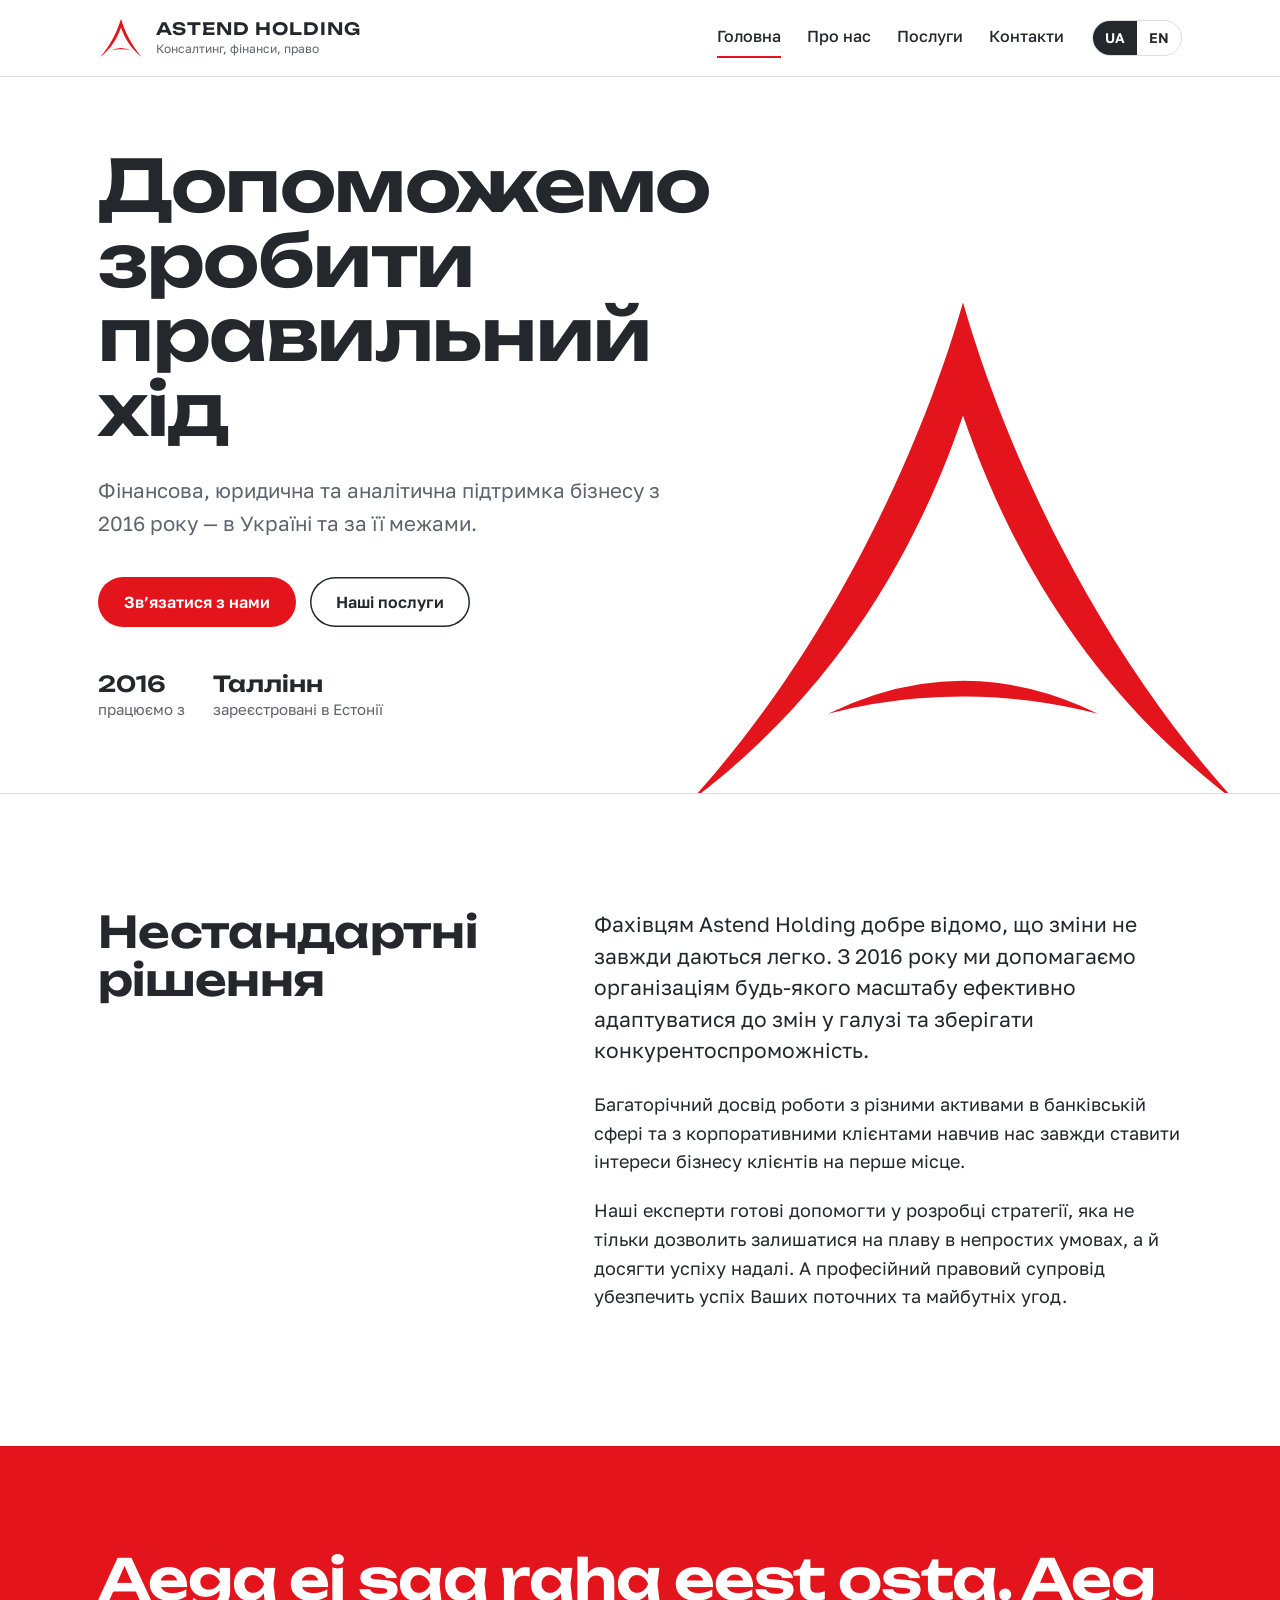
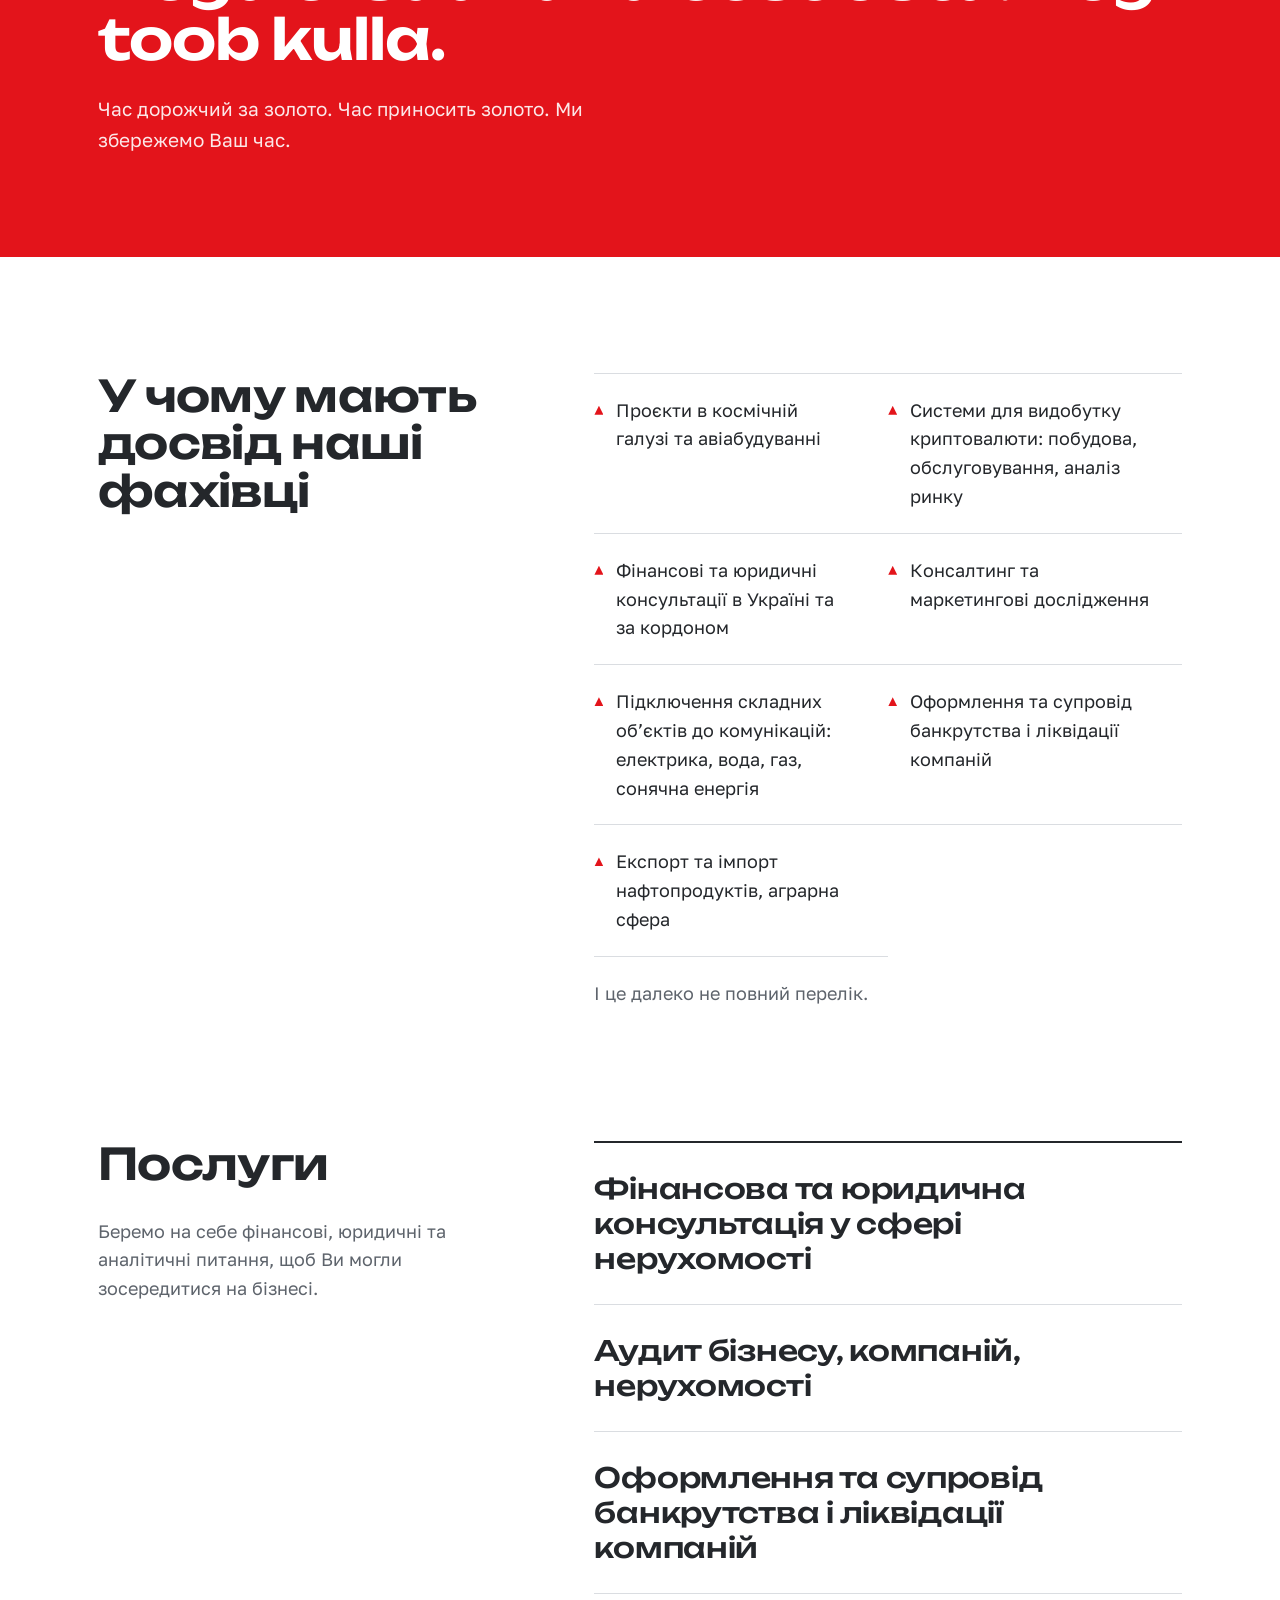
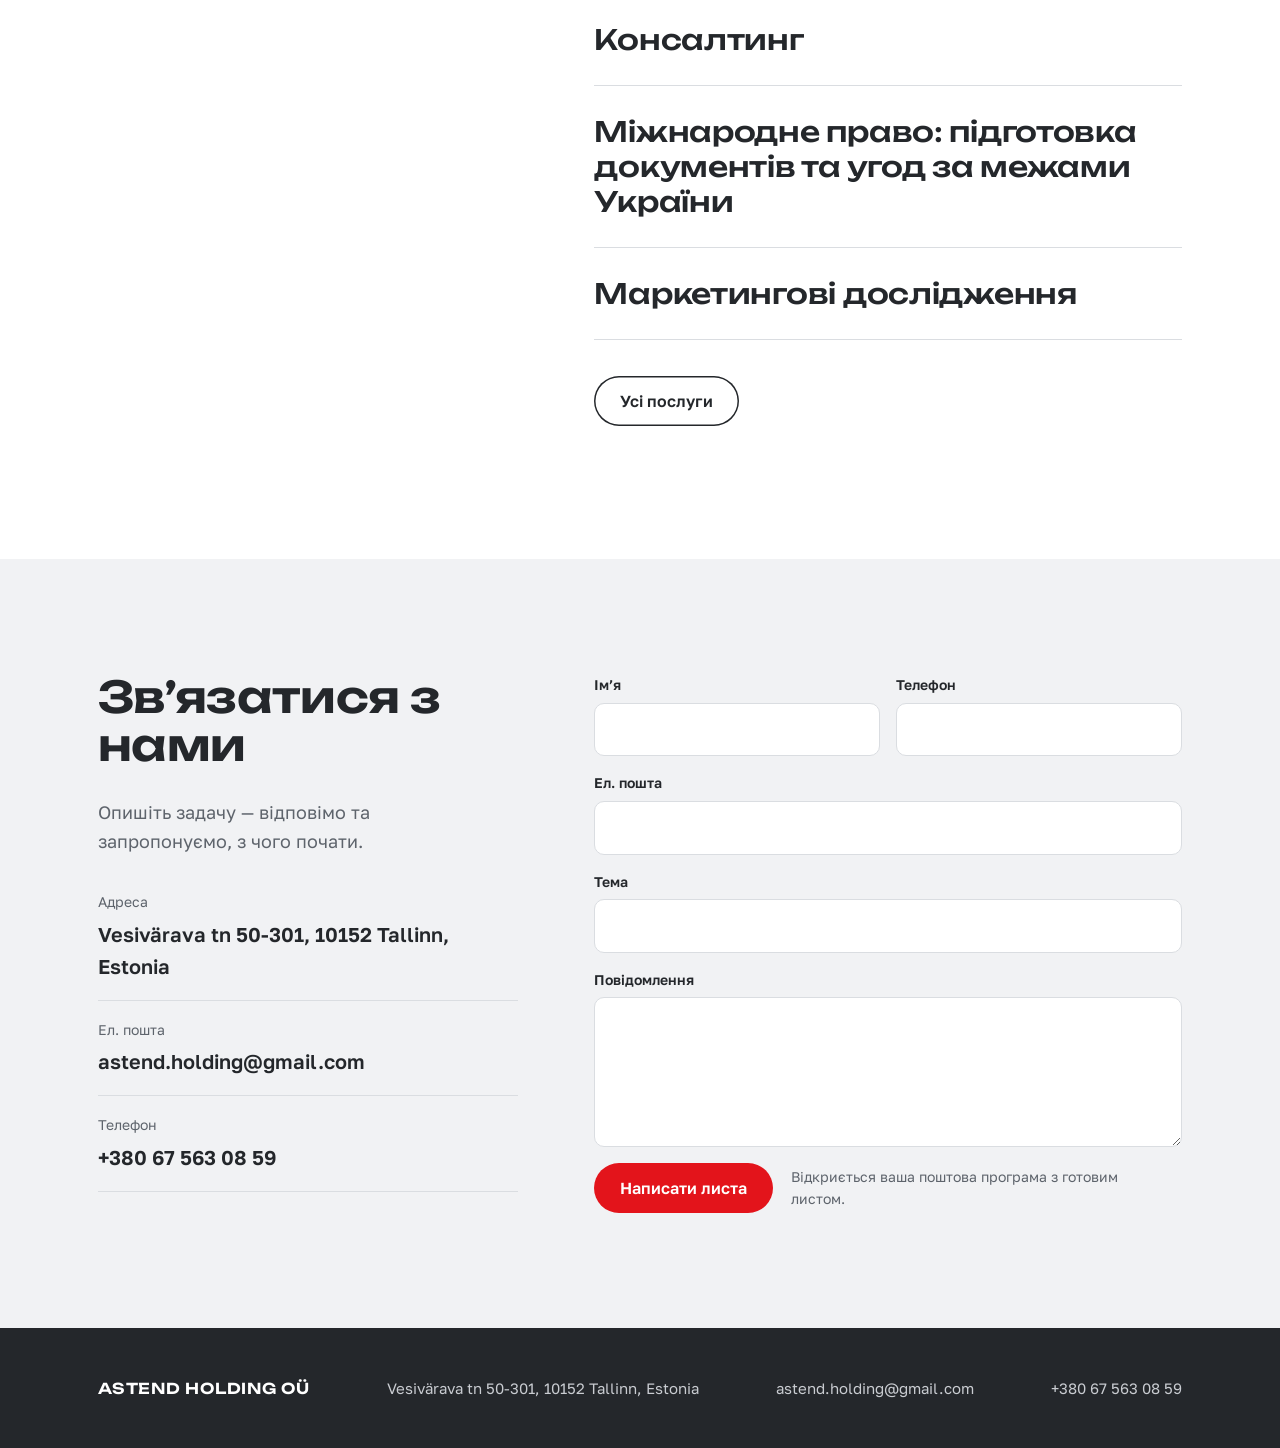
==== index.html @ 3a7bf217 "Redesign: clean static site, red-on-white Astend identity (UA/EN) Co-Authored-By: Claude Opus 5.5 <n" ====
<!DOCTYPE html>
<html lang="uk">
<head>
<meta charset="utf-8">
<meta name="viewport" content="width=device-width, initial-scale=1">
<title>Astend Holding — консалтинг, фінанси, право</title>
<meta name="description" content="Astend Holding OÜ — фінансові, юридичні та аналітичні послуги для бізнесу з 2016 року.">
<link rel="icon" type="image/svg+xml" href="assets/mark.svg">
<link rel="preconnect" href="https://fonts.googleapis.com"><link rel="preconnect" href="https://fonts.gstatic.com" crossorigin>
<link rel="stylesheet" href="https://fonts.googleapis.com/css2?family=Golos+Text:wght@400;500;600&family=Unbounded:wght@500;600&display=swap">
<link rel="stylesheet" href="assets/style.css">
</head>
<body>
<a class="skip" href="#main">Перейти до змісту</a>
<header class="site-head"><div class="wrap">
  <a class="brand" href="index.html"><img src="assets/mark.svg" alt="" width="46" height="40"><span>ASTEND HOLDING<small>Консалтинг, фінанси, право</small></span></a>
  <button class="menu-btn" aria-expanded="false" aria-controls="nav">Меню</button>
  <nav class="nav" id="nav"><a href="index.html" aria-current="page">Головна</a><a href="about.html">Про нас</a><a href="services.html">Послуги</a><a href="contacts.html">Контакти</a></nav>
  <div class="lang"><span>UA</span><a href="en/" hreflang="en" lang="en">EN</a></div>
</div></header>
<main id="main">
<section class="hero"><div class="wrap">
  <div>
    <h1>Допоможемо зробити правильний хід</h1>
    <p class="lead">Фінансова, юридична та аналітична підтримка бізнесу з 2016 року — в Україні та за її межами.</p>
    <div class="actions"><a class="btn" href="#contact">Звʼязатися з нами</a><a class="btn ghost" href="services.html">Наші послуги</a></div>
    <ul class="since"><li><b>2016</b>працюємо з</li><li><b>Таллінн</b>зареєстровані в Естонії</li></ul>
  </div>
  <div class="hero-mark" aria-hidden="true"><img src="assets/mark.svg" alt=""></div>
</div></section>
<section class="block"><div class="wrap split">
  <h2>Нестандартні рішення</h2>
  <div class="prose"><p>Фахівцям Astend Holding добре відомо, що зміни не завжди даються легко. З 2016 року ми допомагаємо організаціям будь-якого масштабу ефективно адаптуватися до змін у галузі та зберігати конкурентоспроможність.</p><p>Багаторічний досвід роботи з різними активами в банківській сфері та з корпоративними клієнтами навчив нас завжди ставити інтереси бізнесу клієнтів на перше місце.</p><p>Наші експерти готові допомогти у розробці стратегії, яка не тільки дозволить залишатися на плаву в непростих умовах, а й досягти успіху надалі. А професійний правовий супровід убезпечить успіх Ваших поточних та майбутніх угод.</p></div>
</div></section>
<section class="motto" lang="et"><div class="wrap"><blockquote>Aega ei saa raha eest osta. Aeg toob kulla.</blockquote><p lang="uk">Час дорожчий за золото. Час приносить золото. Ми збережемо Ваш час.</p></div></section><section class="block"><div class="wrap split">
  <h2>У чому мають досвід наші фахівці</h2>
  <div><ul class="expertise"><li>Проєкти в космічній галузі та авіабудуванні</li><li>Системи для видобутку криптовалюти: побудова, обслуговування, аналіз ринку</li><li>Фінансові та юридичні консультації в Україні та за кордоном</li><li>Консалтинг та маркетингові дослідження</li><li>Підключення складних обʼєктів до комунікацій: електрика, вода, газ, сонячна енергія</li><li>Оформлення та супровід банкрутства і ліквідації компаній</li><li>Експорт та імпорт нафтопродуктів, аграрна сфера</li></ul><p class="note">І це далеко не повний перелік.</p></div>
</div></section>
<section class="block" style="padding-top:0"><div class="wrap split">
  <div><h2>Послуги</h2><p style="color:var(--steel);max-width:34ch">Беремо на себе фінансові, юридичні та аналітичні питання, щоб Ви могли зосередитися на бізнесі.</p></div>
  <div><ul class="services"><li><h3>Фінансова та юридична консультація у сфері нерухомості</h3></li><li><h3>Аудит бізнесу, компаній, нерухомості</h3></li><li><h3>Оформлення та супровід банкрутства і ліквідації компаній</h3></li><li><h3>Консалтинг</h3></li><li><h3>Міжнародне право: підготовка документів та угод за межами України</h3></li><li><h3>Маркетингові дослідження</h3></li></ul><p style="margin-top:36px"><a class="btn ghost" href="services.html">Усі послуги</a></p></div>
</div></section>
<section class="block contact" id="contact"><div class="wrap contact-grid">
  <div><h2>Звʼязатися з нами</h2><p class="prose" style="color:var(--steel);max-width:36ch">Опишіть задачу — відповімо та запропонуємо, з чого почати.</p>
    <ul class="details">
      <li><small>Адреса</small><address>Vesivärava tn 50-301, 10152 Tallinn, Estonia</address></li>
      <li><small>Ел. пошта</small><a href="mailto:astend.holding@gmail.com">astend.holding@gmail.com</a></li>
      <li><small>Телефон</small><a href="tel:+380675630859">+380 67 563 08 59</a></li>
    </ul></div>
  <form class="mail" data-subject="Запит з сайту Astend Holding">
    <label>Імʼя<input name="name" data-label="Імʼя" autocomplete="name"></label>
    <label>Телефон<input name="phone" type="tel" data-label="Телефон" autocomplete="tel"></label>
    <label class="full">Ел. пошта<input name="email" type="email" data-label="Ел. пошта" autocomplete="email"></label>
    <label class="full">Тема<input name="subject"></label>
    <label class="full">Повідомлення<textarea name="message" required></textarea></label>
    <div class="form-foot"><button class="btn" type="submit">Написати листа</button><p>Відкриється ваша поштова програма з готовим листом.</p></div>
  </form>
</div></section></main>
<footer class="site-foot"><div class="wrap">
  <strong>ASTEND HOLDING OÜ</strong>
  <span>Vesivärava tn 50-301, 10152 Tallinn, Estonia</span>
  <a href="mailto:astend.holding@gmail.com">astend.holding@gmail.com</a>
  <a href="tel:+380675630859">+380 67 563 08 59</a>
</div></footer>
<script src="assets/site.js" defer></script>
</body>
</html>
---- assets/style.css ----
:root{
  --red:#E3141B;
  --red-dark:#B80F15;
  --ink:#24272B;
  --steel:#5E646C;
  --mist:#F1F2F4;
  --line:#DADDE1;
  --white:#FFFFFF;
  --display:"Unbounded", "Arial Black", system-ui, sans-serif;
  --text:"Golos Text", system-ui, -apple-system, "Segoe UI", sans-serif;
  --wrap:1180px;
  --pad:clamp(20px,4vw,48px);
}
*,*::before,*::after{box-sizing:border-box}
html{-webkit-text-size-adjust:100%}
body{margin:0;background:var(--white);color:var(--ink);font:400 18px/1.6 var(--text);text-rendering:optimizeLegibility}
img,svg{display:block;max-width:100%}
a{color:inherit}
:focus-visible{outline:3px solid var(--red);outline-offset:3px;border-radius:2px}
.wrap{max-width:var(--wrap);margin:0 auto;padding:0 var(--pad)}
.skip{position:absolute;left:-999px;top:8px;background:var(--ink);color:#fff;padding:8px 14px;z-index:20}
.skip:focus{left:8px}

/* Header */
.site-head{position:sticky;top:0;z-index:10;background:rgba(255,255,255,.94);backdrop-filter:saturate(1.4) blur(8px);border-bottom:1px solid var(--line)}
.site-head .wrap{display:flex;align-items:center;gap:28px;min-height:76px}
.brand{display:flex;align-items:center;gap:12px;text-decoration:none;margin-right:auto}
.brand img{width:46px;height:auto}
.brand span{font:600 17px/1 var(--display);letter-spacing:.06em}
.brand small{display:block;font:400 12px/1.3 var(--text);letter-spacing:0;color:var(--steel);margin-top:4px}
.nav{display:flex;gap:26px}
.nav a{text-decoration:none;font-weight:500;font-size:16px;padding:6px 0;border-bottom:2px solid transparent}
.nav a:hover{border-color:var(--line)}
.nav a[aria-current=page]{border-color:var(--red)}
.lang{display:flex;border:1px solid var(--line);border-radius:999px;overflow:hidden;font-size:14px;font-weight:600}
.lang a,.lang span{padding:6px 12px;text-decoration:none}
.lang span{background:var(--ink);color:#fff}
.menu-btn{display:none;background:none;border:1px solid var(--line);border-radius:8px;padding:8px 12px;font:600 15px var(--text);color:var(--ink);cursor:pointer}

/* Hero */
.hero{position:relative;overflow:hidden;border-bottom:1px solid var(--line)}
.hero .wrap{display:grid;grid-template-columns:minmax(0,7fr) minmax(0,5fr);align-items:end;gap:24px;min-height:min(78vh,700px);padding-top:72px;padding-bottom:72px}
.hero h1{font:600 clamp(36px,5.6vw,76px)/1.04 var(--display);letter-spacing:-.02em;margin:0 0 28px;max-width:13ch}
.hero p.lead{font-size:clamp(18px,1.6vw,21px);color:var(--steel);max-width:46ch;margin:0 0 36px}
.hero-mark{align-self:stretch;position:relative}
.hero-mark img{position:absolute;right:-18%;bottom:-90px;width:135%;max-width:none;transform-origin:50% 100%;animation:rise 1.1s cubic-bezier(.2,.7,.1,1) both}
@keyframes rise{from{transform:translateY(60px) scaleY(.85);opacity:0}to{transform:none;opacity:1}}
.since{display:flex;gap:28px;flex-wrap:wrap;margin:0;padding:0;list-style:none;color:var(--steel);font-size:15px}
.since b{display:block;font:600 22px/1.2 var(--display);color:var(--ink)}

.btn{display:inline-flex;align-items:center;gap:10px;background:var(--red);color:#fff;text-decoration:none;font:600 16px/1 var(--text);padding:17px 26px;border-radius:999px;border:0;cursor:pointer}
.btn:hover{background:var(--red-dark)}
.btn.ghost{background:none;color:var(--ink);box-shadow:inset 0 0 0 1.5px var(--ink)}
.btn.ghost:hover{background:var(--ink);color:#fff}
.actions{display:flex;gap:14px;flex-wrap:wrap;margin-bottom:44px}

/* Sections */
section.block{padding:clamp(64px,9vw,120px) 0}
.block h2{font:600 clamp(28px,3.4vw,44px)/1.1 var(--display);letter-spacing:-.015em;margin:0 0 28px;max-width:20ch}
.split{display:grid;grid-template-columns:minmax(0,5fr) minmax(0,7fr);gap:clamp(32px,6vw,96px)}
.prose p{margin:0 0 1.1em;max-width:62ch}
.prose p:first-child{font-size:21px;line-height:1.5}

.expertise{list-style:none;margin:0;padding:0;display:grid;grid-template-columns:1fr 1fr;border-top:1px solid var(--line)}
.expertise li{padding:22px 24px 22px 0;border-bottom:1px solid var(--line);position:relative;padding-left:22px}
.expertise li::before{content:"";position:absolute;left:0;top:32px;width:9px;height:9px;background:var(--red);clip-path:polygon(50% 0,100% 100%,0 100%)}
.expertise li:nth-child(odd){padding-right:32px}
.note{color:var(--steel);margin-top:22px}

.services{list-style:none;margin:0;padding:0;border-top:2px solid var(--ink)}
.services li{display:grid;grid-template-columns:minmax(0,1fr) auto;gap:20px;align-items:baseline;padding:28px 0;border-bottom:1px solid var(--line)}
.services h3{font:500 clamp(20px,2.2vw,28px)/1.25 var(--display);margin:0;letter-spacing:-.01em}
.services span{color:var(--steel);font-size:16px;max-width:34ch;text-align:right}

/* Motto band */
.motto{background:var(--red);color:#fff;padding:clamp(56px,8vw,104px) 0}
.motto blockquote{margin:0;font:600 clamp(28px,4.4vw,58px)/1.08 var(--display);letter-spacing:-.02em;max-width:22ch}
.motto p{margin:24px 0 0;font-size:19px;opacity:.9;max-width:48ch}

/* Contact */
.contact{background:var(--mist)}
.contact-grid{display:grid;grid-template-columns:minmax(0,5fr) minmax(0,7fr);gap:clamp(32px,6vw,96px)}
.details{list-style:none;margin:0;padding:0}
.details li{padding:18px 0;border-bottom:1px solid var(--line)}
.details small{display:block;color:var(--steel);font-size:14px;margin-bottom:4px}
.details a{text-decoration:none;font-weight:600;font-size:20px}
.details a:hover{color:var(--red)}
.details address{font-style:normal;font-weight:600;font-size:20px}
form.mail{display:grid;grid-template-columns:1fr 1fr;gap:16px}
form.mail label{display:grid;gap:6px;font-size:14px;font-weight:600}
form.mail .full{grid-column:1/-1}
form.mail input,form.mail textarea{font:400 17px/1.4 var(--text);color:var(--ink);background:#fff;border:1px solid var(--line);border-radius:10px;padding:14px 16px;width:100%}
form.mail input:focus,form.mail textarea:focus{outline:none;border-color:var(--ink);box-shadow:0 0 0 3px rgba(227,20,27,.18)}
form.mail textarea{min-height:150px;resize:vertical}
.form-foot{grid-column:1/-1;display:flex;align-items:center;gap:18px;flex-wrap:wrap}
.form-foot p{margin:0;color:var(--steel);font-size:14px;max-width:40ch}

/* Page head (inner pages) */
.page-head{border-bottom:1px solid var(--line);padding:clamp(56px,8vw,104px) 0 clamp(40px,5vw,64px)}
.page-head h1{font:600 clamp(36px,5vw,68px)/1.05 var(--display);letter-spacing:-.02em;margin:0;max-width:16ch}
.page-head p{color:var(--steel);font-size:20px;max-width:52ch;margin:20px 0 0}

/* Footer */
.site-foot{background:var(--ink);color:#C9CCD1;padding:48px 0;font-size:15px}
.site-foot .wrap{display:flex;flex-wrap:wrap;gap:20px 48px;align-items:center;justify-content:space-between}
.site-foot strong{color:#fff;font:600 15px var(--display);letter-spacing:.05em}
.site-foot a{text-decoration:none}
.site-foot a:hover{color:#fff}

/* 404 */
.lost{text-align:left;padding:clamp(72px,12vw,160px) 0}
.lost img{width:120px;margin-bottom:32px}

@media (max-width:900px){
  .hero .wrap,.split,.contact-grid{grid-template-columns:1fr}
  .hero .wrap{min-height:0;padding-bottom:0}
  .hero-mark{height:260px;margin:24px calc(var(--pad)*-1) 0}
  .hero-mark img{width:420px;right:-40px;bottom:-70px}
  .expertise{grid-template-columns:1fr}
  .expertise li:nth-child(odd){padding-right:0}
  .services li{grid-template-columns:1fr}
  .services span{text-align:left}
  .menu-btn{display:block}
  .nav{display:none;position:absolute;left:0;right:0;top:76px;background:#fff;flex-direction:column;gap:0;padding:8px var(--pad) 20px;border-bottom:1px solid var(--line)}
  .nav.open{display:flex}
  .nav a{padding:14px 0;border-bottom:1px solid var(--line)}
  .nav a[aria-current=page]{color:var(--red);border-color:var(--line)}
  form.mail{grid-template-columns:1fr}
}
@media (max-width:520px){
  .brand small{display:none}
  .brand img{width:36px}
  .brand span{font-size:13px;letter-spacing:.04em}
  .site-head .wrap{gap:10px;min-height:64px}
  .nav{top:64px}
  .lang a,.lang span{padding:6px 9px}
  .menu-btn{padding:7px 10px;font-size:14px}
}
@media (prefers-reduced-motion:reduce){*{animation:none!important;transition:none!important}}
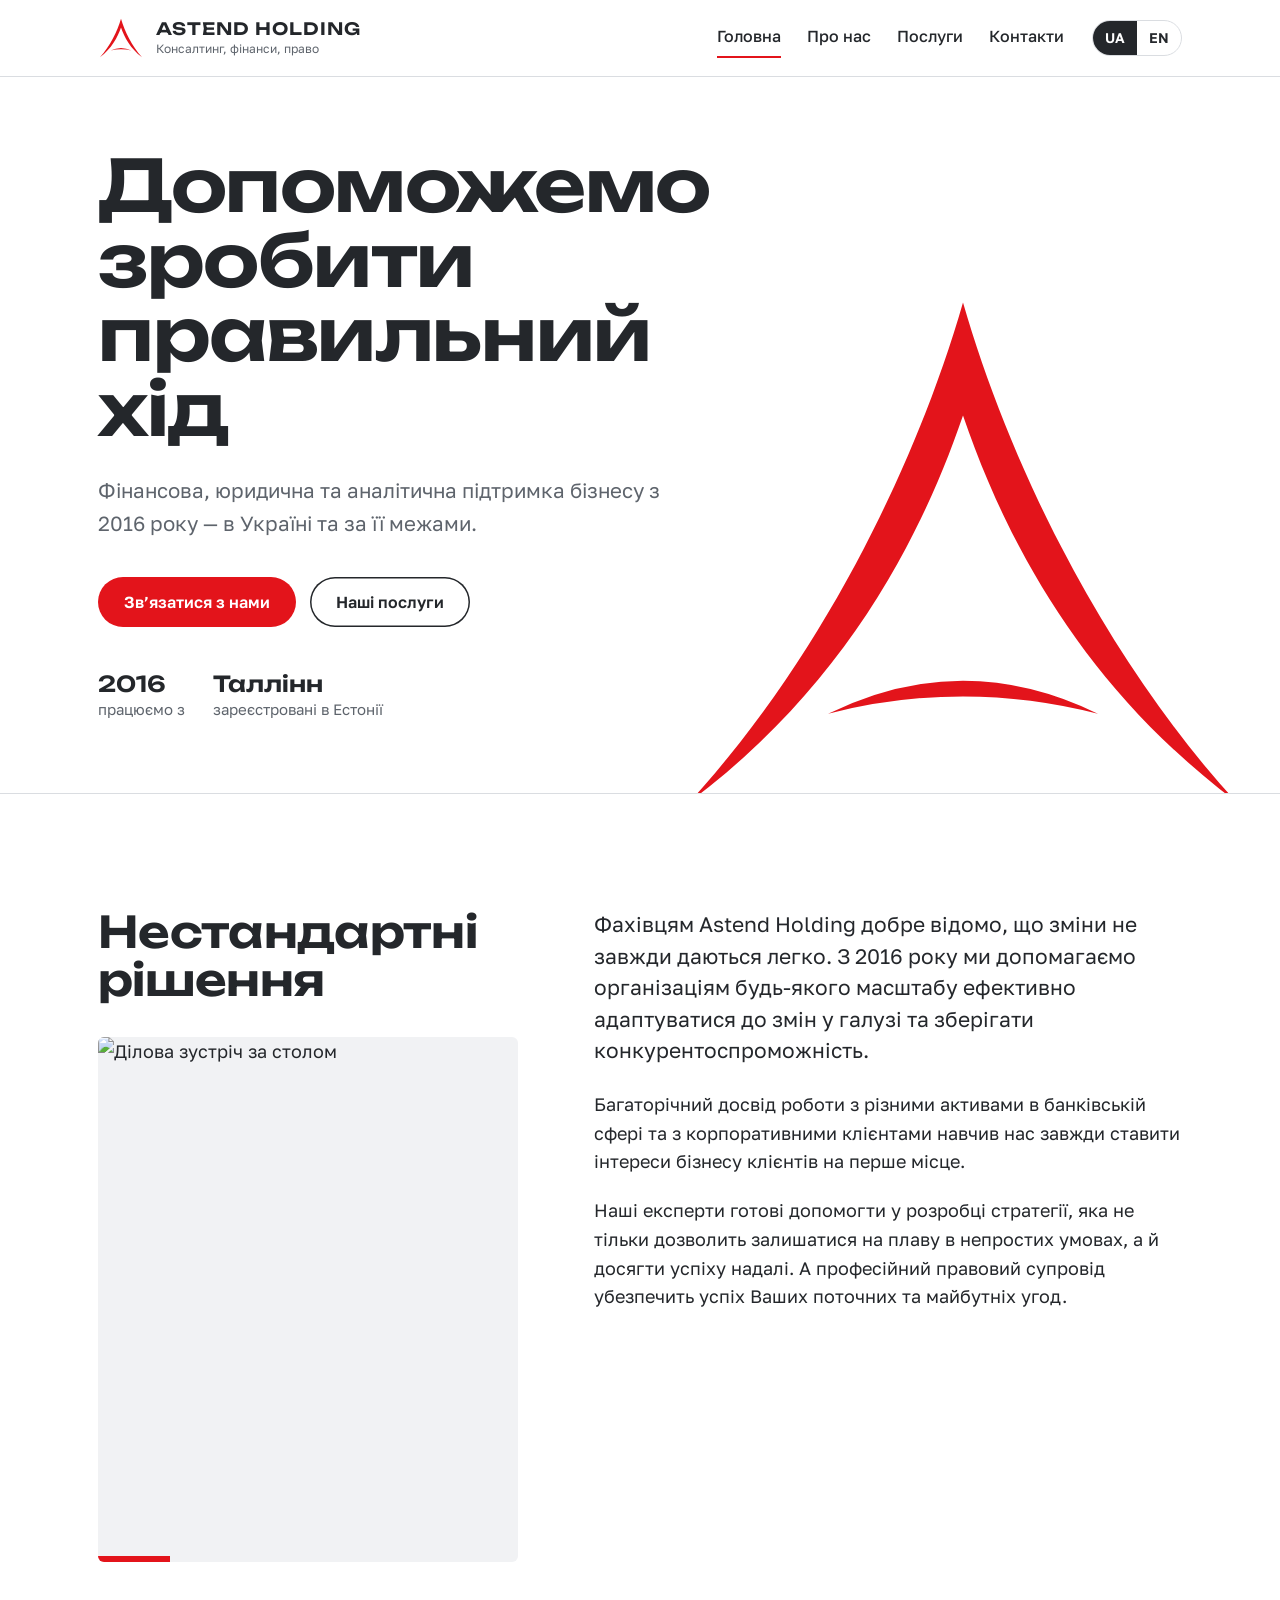
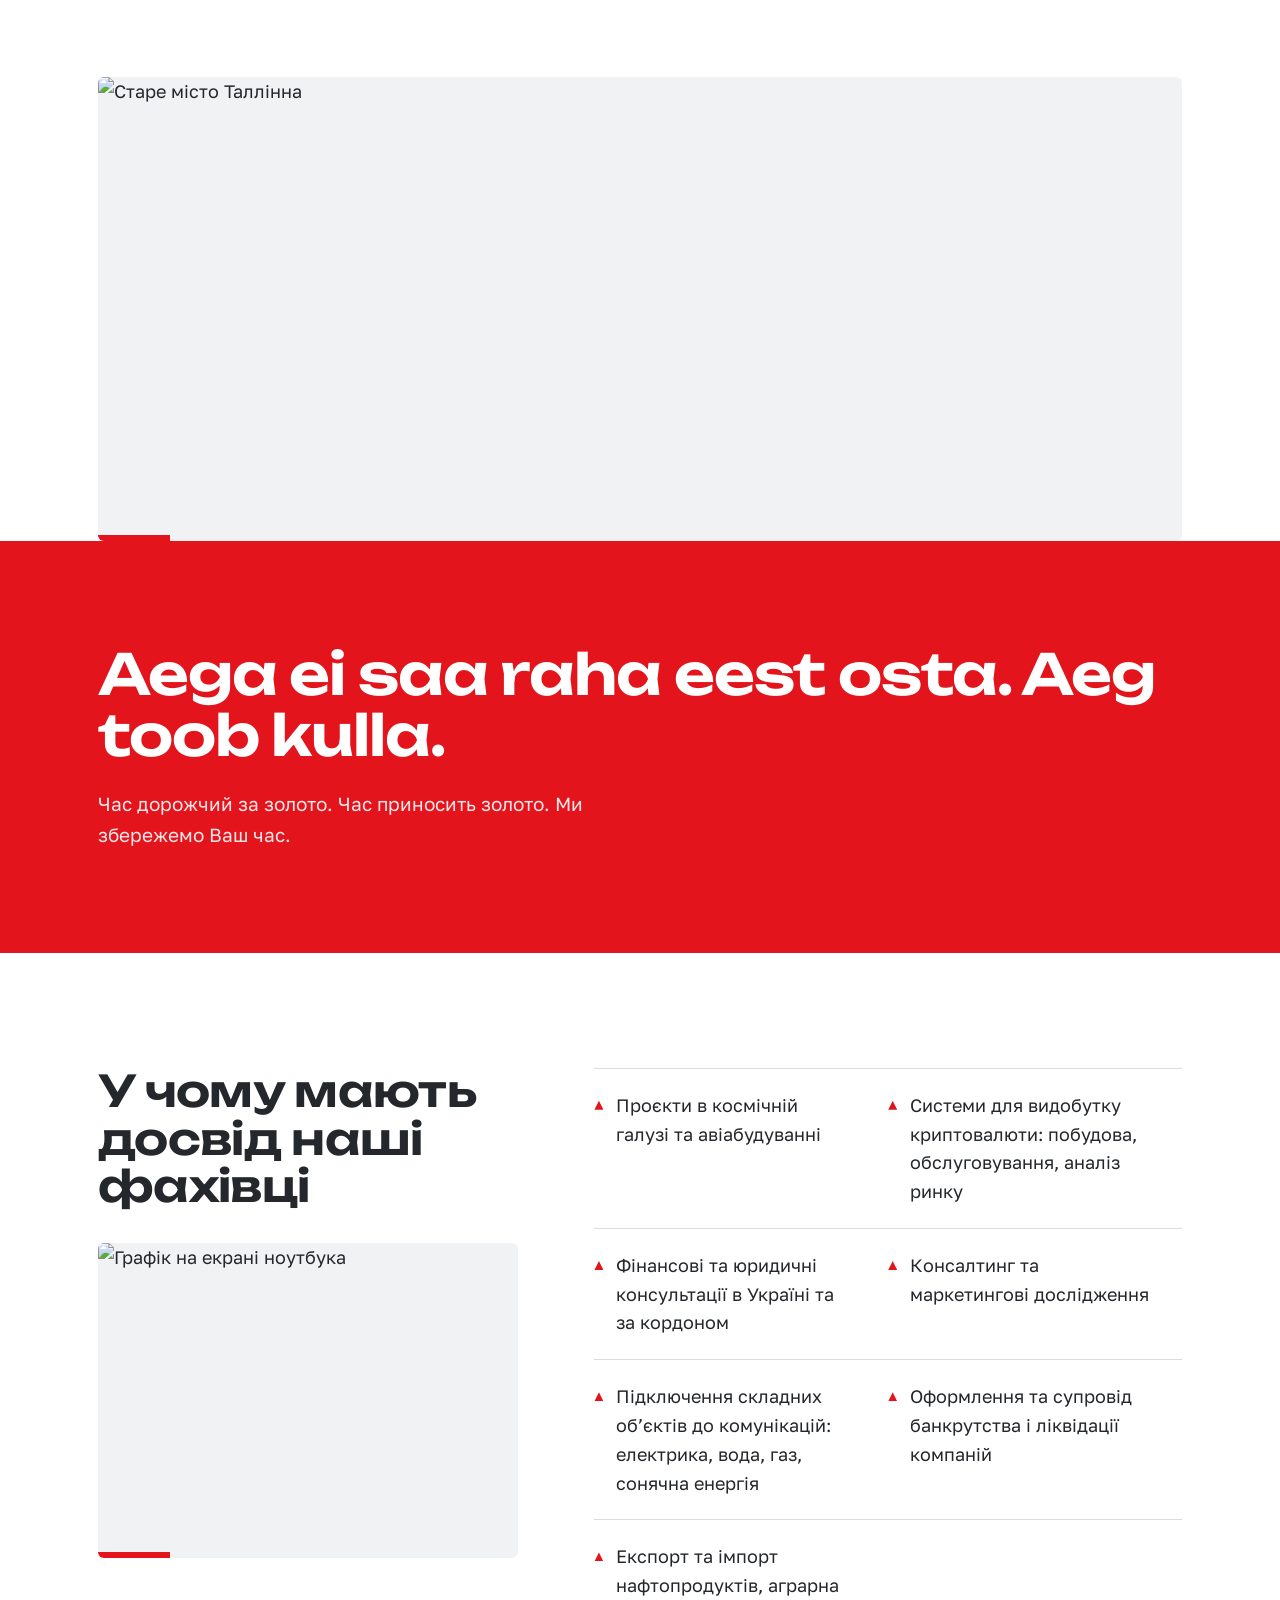
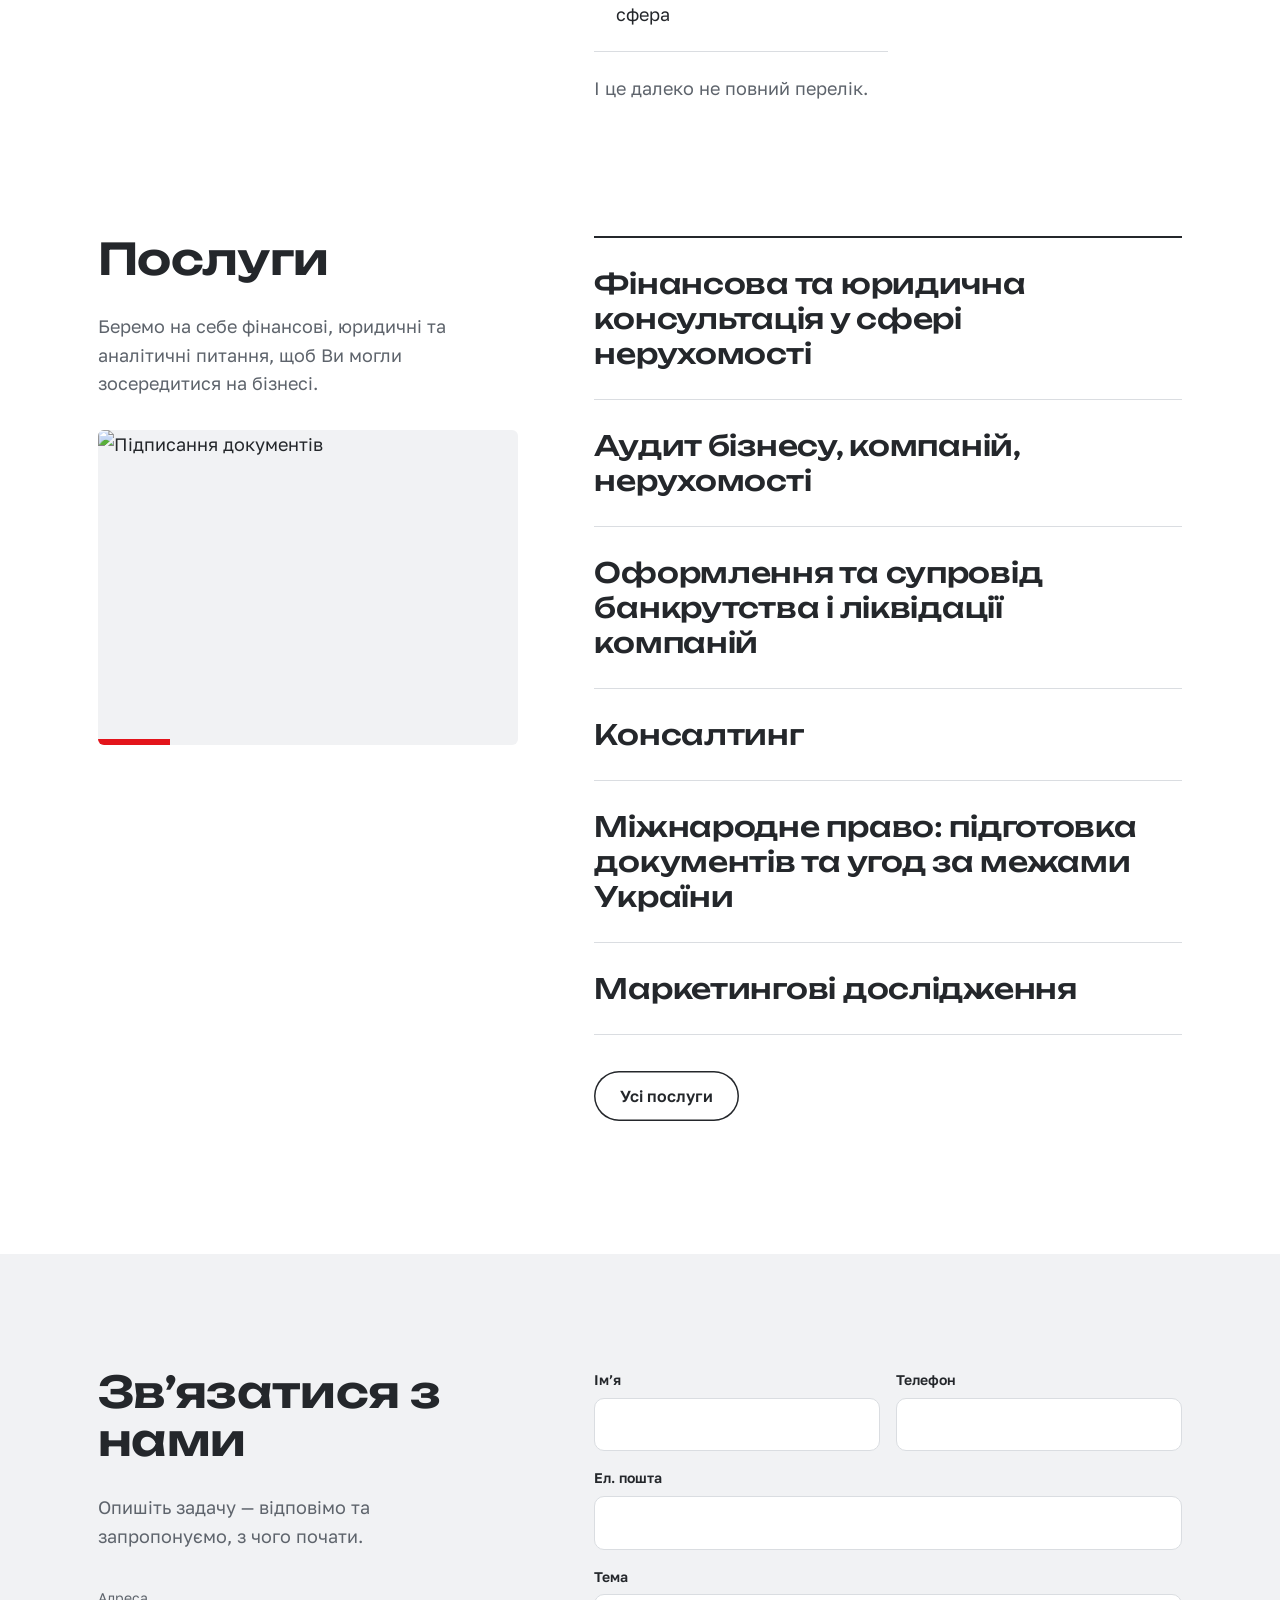
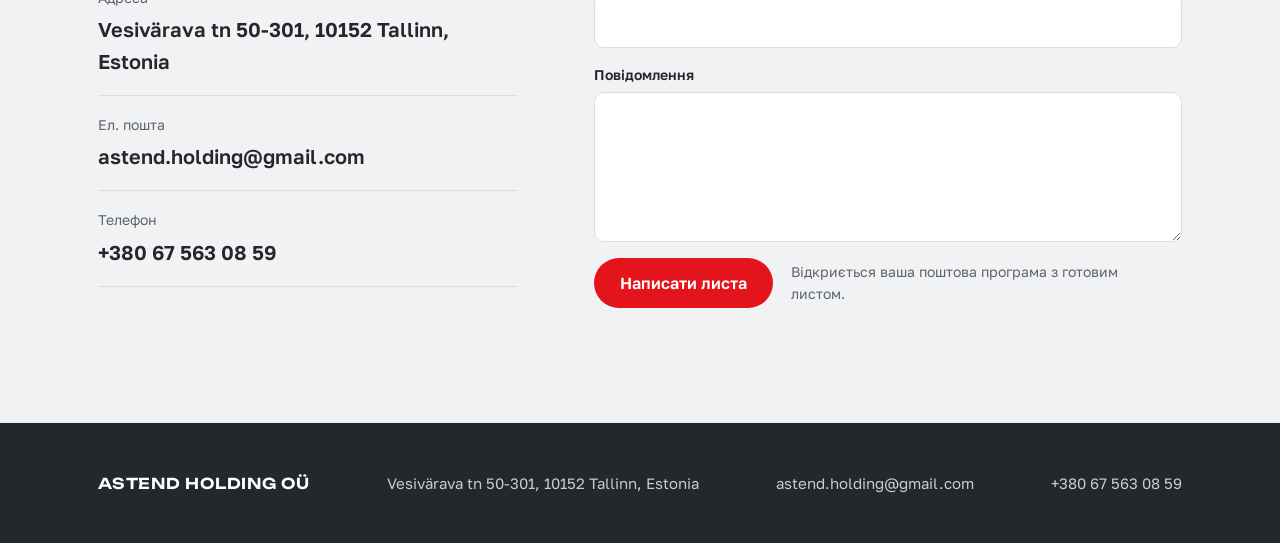
==== commit e4030b5d: "Add themed photos (Tallinn, meetings, documents, charts, office) Co-Authored-By: Claude Opus 5.5 <no" ====
--- a/index.html
+++ b/index.html
@@ -29,15 +29,16 @@
   <div class="hero-mark" aria-hidden="true"><img src="assets/mark.svg" alt=""></div>
 </div></section>
 <section class="block"><div class="wrap split">
-  <h2>Нестандартні рішення</h2>
+  <div><h2>Нестандартні рішення</h2><figure class="photo" style="aspect-ratio:4/5"><img src="https://images.unsplash.com/photo-1517048676732-d65bc937f952?auto=format&fit=crop&w=900&q=80" srcset="https://images.unsplash.com/photo-1517048676732-d65bc937f952?auto=format&fit=crop&w=640&q=80 640w, https://images.unsplash.com/photo-1517048676732-d65bc937f952?auto=format&fit=crop&w=1000&q=80 1000w" sizes="(max-width:900px) 100vw, 40vw" alt="Ділова зустріч за столом" loading="lazy" decoding="async"></figure></div>
   <div class="prose"><p>Фахівцям Astend Holding добре відомо, що зміни не завжди даються легко. З 2016 року ми допомагаємо організаціям будь-якого масштабу ефективно адаптуватися до змін у галузі та зберігати конкурентоспроможність.</p><p>Багаторічний досвід роботи з різними активами в банківській сфері та з корпоративними клієнтами навчив нас завжди ставити інтереси бізнесу клієнтів на перше місце.</p><p>Наші експерти готові допомогти у розробці стратегії, яка не тільки дозволить залишатися на плаву в непростих умовах, а й досягти успіху надалі. А професійний правовий супровід убезпечить успіх Ваших поточних та майбутніх угод.</p></div>
 </div></section>
+<div class="wrap"><figure class="photo wide" style="aspect-ratio:21/9"><img src="https://images.unsplash.com/photo-1709862366377-54b16f3e51f9?auto=format&fit=crop&w=1600&q=80" srcset="https://images.unsplash.com/photo-1709862366377-54b16f3e51f9?auto=format&fit=crop&w=640&q=80 640w, https://images.unsplash.com/photo-1709862366377-54b16f3e51f9?auto=format&fit=crop&w=1000&q=80 1000w, https://images.unsplash.com/photo-1709862366377-54b16f3e51f9?auto=format&fit=crop&w=1600&q=80 1600w, https://images.unsplash.com/photo-1709862366377-54b16f3e51f9?auto=format&fit=crop&w=2200&q=80 2200w" sizes="(max-width:900px) 100vw, 1180px" alt="Старе місто Таллінна" loading="lazy" decoding="async"></figure></div>
 <section class="motto" lang="et"><div class="wrap"><blockquote>Aega ei saa raha eest osta. Aeg toob kulla.</blockquote><p lang="uk">Час дорожчий за золото. Час приносить золото. Ми збережемо Ваш час.</p></div></section><section class="block"><div class="wrap split">
-  <h2>У чому мають досвід наші фахівці</h2>
+  <div><h2>У чому мають досвід наші фахівці</h2><figure class="photo" style="aspect-ratio:4/3"><img src="https://images.unsplash.com/photo-1591696205602-2f950c417cb9?auto=format&fit=crop&w=900&q=80" srcset="https://images.unsplash.com/photo-1591696205602-2f950c417cb9?auto=format&fit=crop&w=640&q=80 640w, https://images.unsplash.com/photo-1591696205602-2f950c417cb9?auto=format&fit=crop&w=1000&q=80 1000w" sizes="(max-width:900px) 100vw, 40vw" alt="Графік на екрані ноутбука" loading="lazy" decoding="async"></figure></div>
   <div><ul class="expertise"><li>Проєкти в космічній галузі та авіабудуванні</li><li>Системи для видобутку криптовалюти: побудова, обслуговування, аналіз ринку</li><li>Фінансові та юридичні консультації в Україні та за кордоном</li><li>Консалтинг та маркетингові дослідження</li><li>Підключення складних обʼєктів до комунікацій: електрика, вода, газ, сонячна енергія</li><li>Оформлення та супровід банкрутства і ліквідації компаній</li><li>Експорт та імпорт нафтопродуктів, аграрна сфера</li></ul><p class="note">І це далеко не повний перелік.</p></div>
 </div></section>
 <section class="block" style="padding-top:0"><div class="wrap split">
-  <div><h2>Послуги</h2><p style="color:var(--steel);max-width:34ch">Беремо на себе фінансові, юридичні та аналітичні питання, щоб Ви могли зосередитися на бізнесі.</p></div>
+  <div><h2>Послуги</h2><p style="color:var(--steel);max-width:34ch">Беремо на себе фінансові, юридичні та аналітичні питання, щоб Ви могли зосередитися на бізнесі.</p><figure class="photo" style="aspect-ratio:4/3"><img src="https://images.unsplash.com/photo-1521791055366-0d553872125f?auto=format&fit=crop&w=900&q=80" srcset="https://images.unsplash.com/photo-1521791055366-0d553872125f?auto=format&fit=crop&w=640&q=80 640w, https://images.unsplash.com/photo-1521791055366-0d553872125f?auto=format&fit=crop&w=1000&q=80 1000w" sizes="(max-width:900px) 100vw, 40vw" alt="Підписання документів" loading="lazy" decoding="async"></figure></div>
   <div><ul class="services"><li><h3>Фінансова та юридична консультація у сфері нерухомості</h3></li><li><h3>Аудит бізнесу, компаній, нерухомості</h3></li><li><h3>Оформлення та супровід банкрутства і ліквідації компаній</h3></li><li><h3>Консалтинг</h3></li><li><h3>Міжнародне право: підготовка документів та угод за межами України</h3></li><li><h3>Маркетингові дослідження</h3></li></ul><p style="margin-top:36px"><a class="btn ghost" href="services.html">Усі послуги</a></p></div>
 </div></section>
 <section class="block contact" id="contact"><div class="wrap contact-grid">
--- a/assets/style.css
+++ b/assets/style.css
@@ -137,3 +137,11 @@
   .menu-btn{padding:7px 10px;font-size:14px}
 }
 @media (prefers-reduced-motion:reduce){*{animation:none!important;transition:none!important}}
+
+/* Photos */
+.photo{margin:32px 0 0;overflow:hidden;border-radius:6px;background:var(--mist);position:relative}
+.photo img{width:100%;height:100%;object-fit:cover}
+.photo::after{content:"";position:absolute;left:0;bottom:0;width:72px;height:6px;background:var(--red)}
+.photo.wide{margin-top:48px}
+.wrap>.photo.wide{margin:0}
+@media (max-width:900px){.photo{aspect-ratio:16/10!important}.split .photo{max-height:360px}}
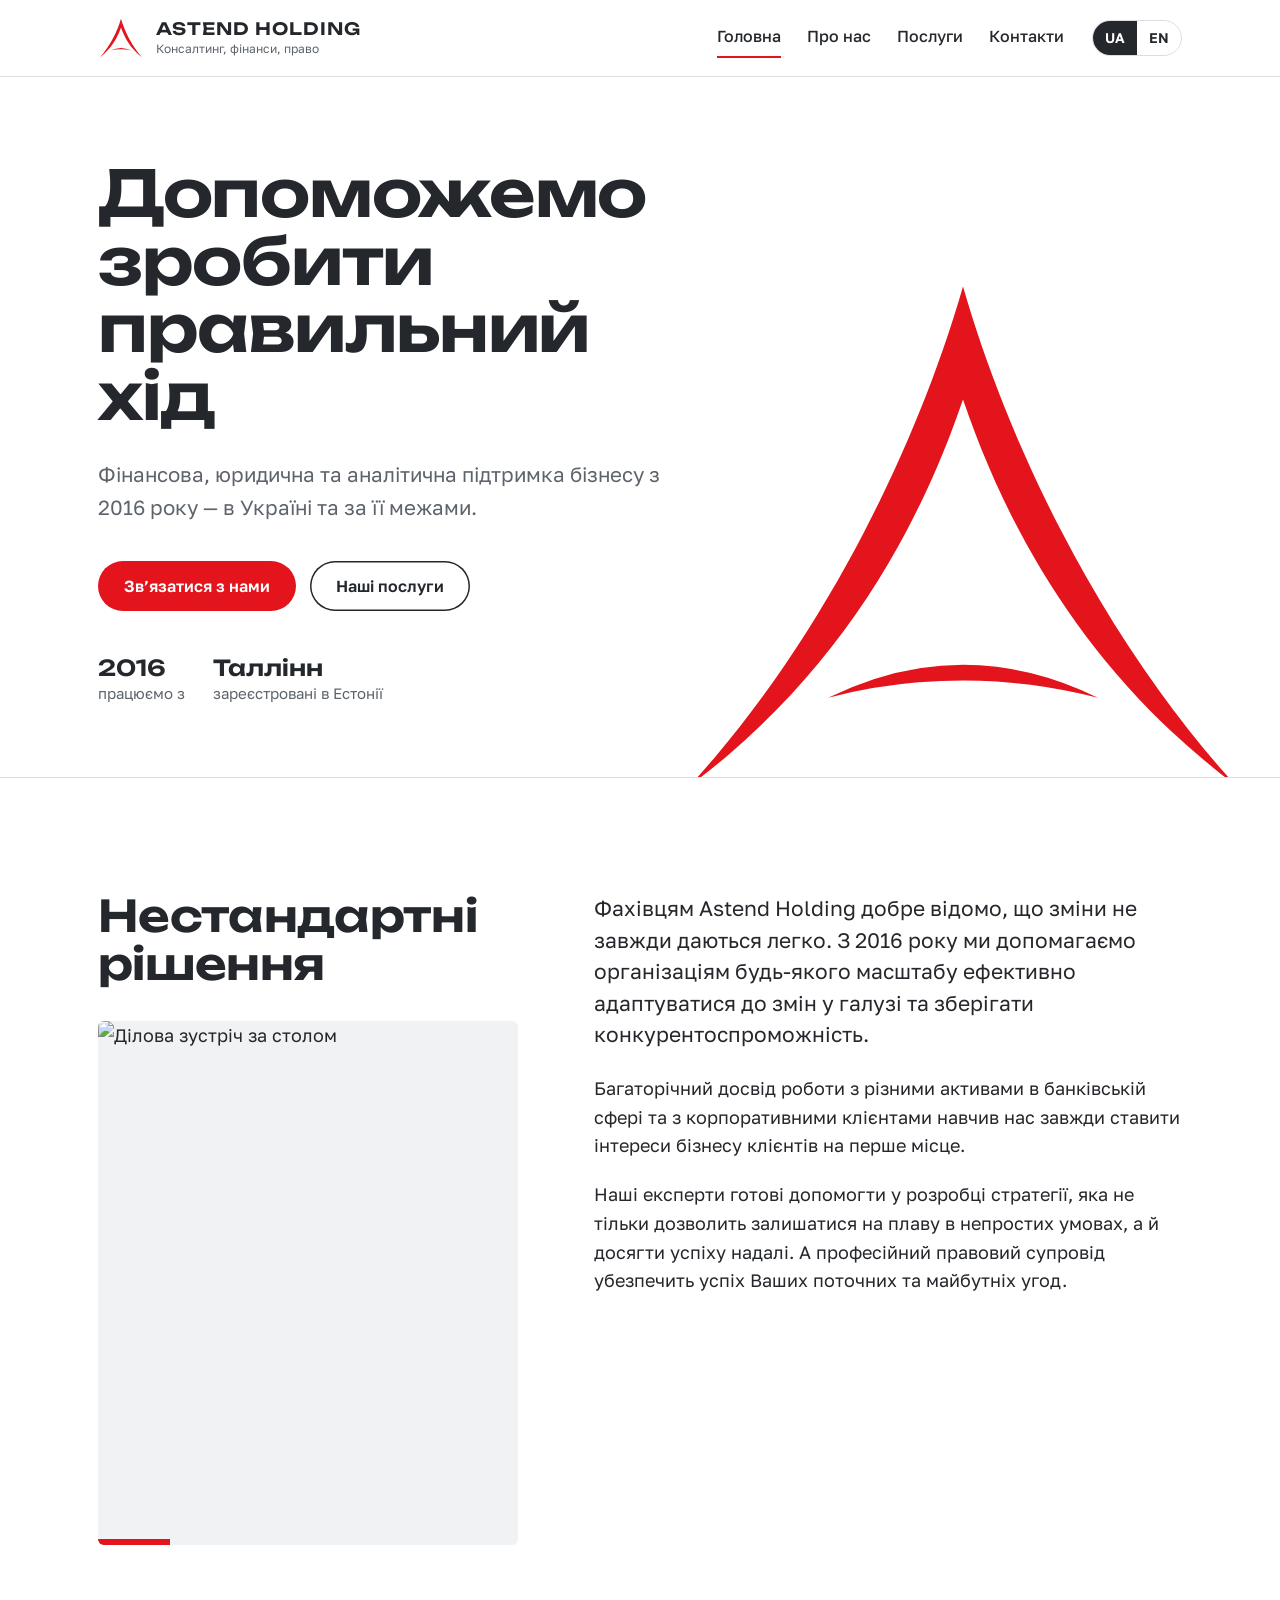
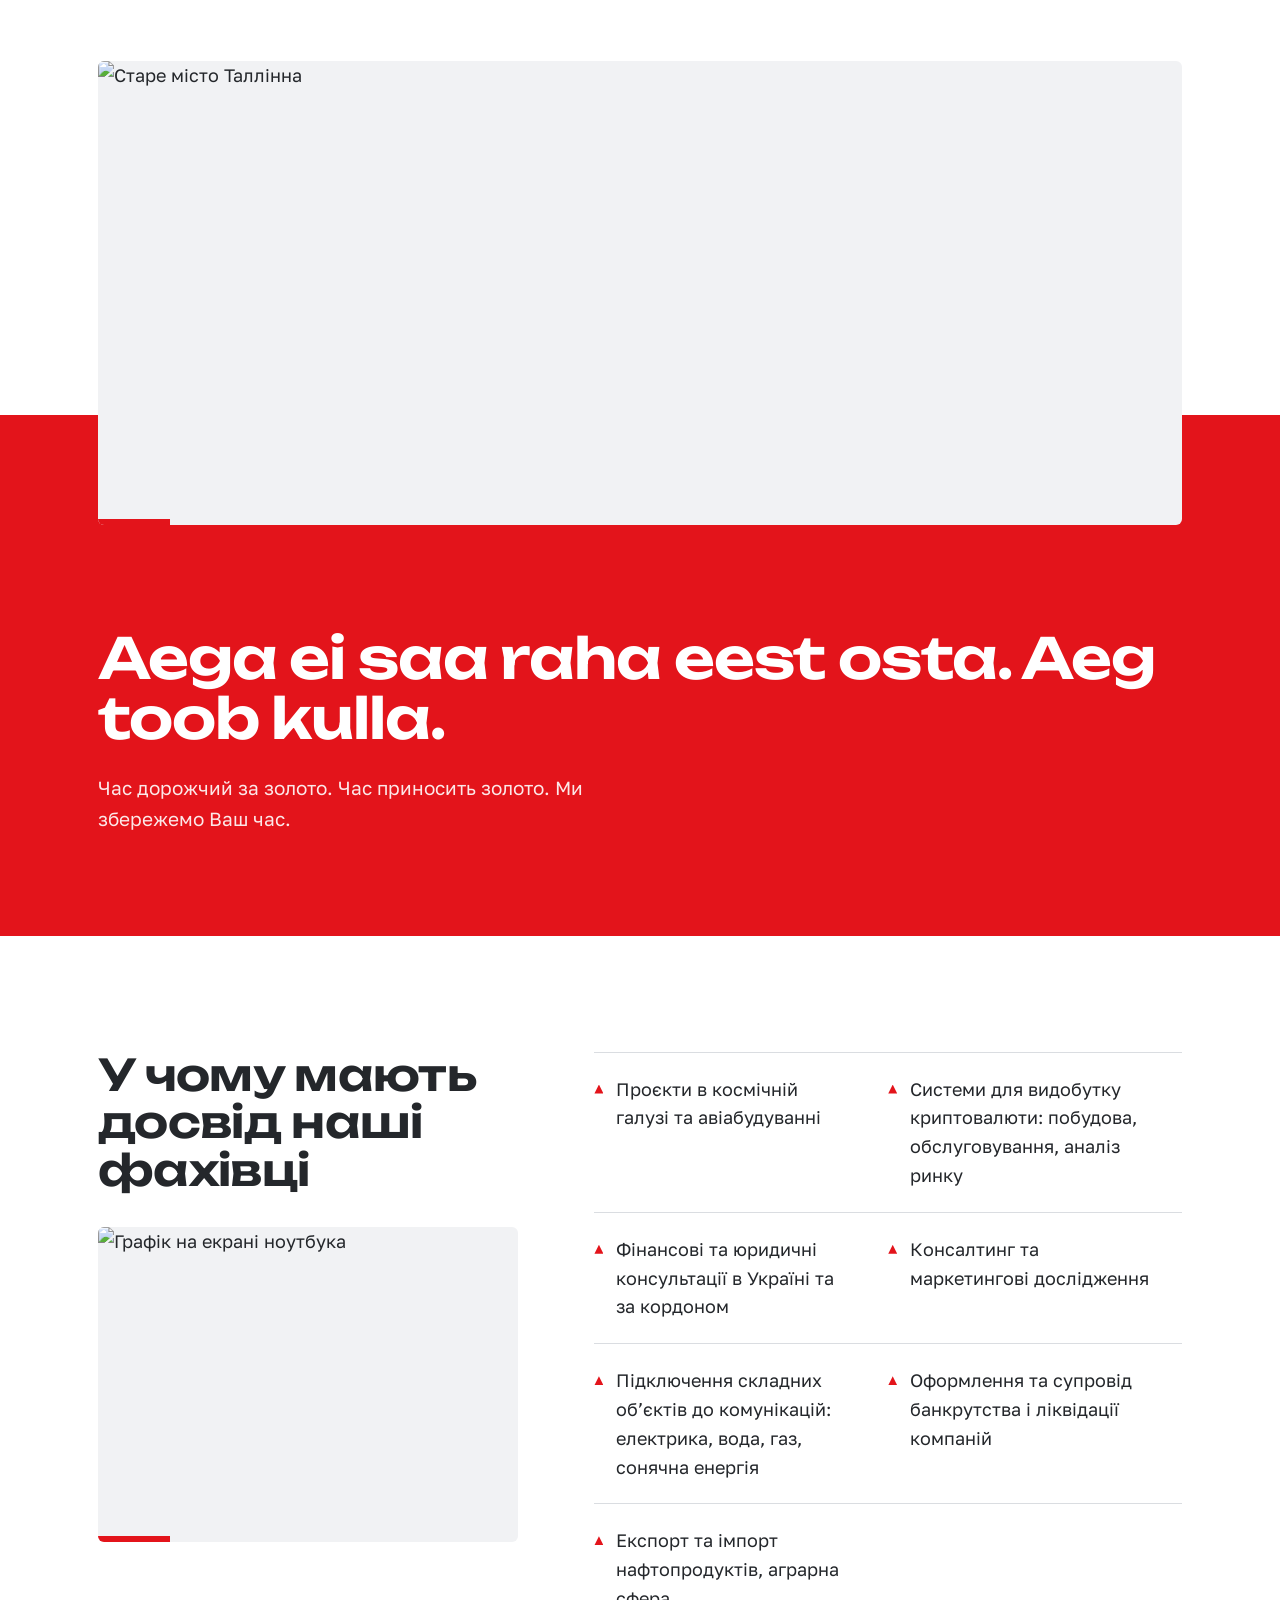
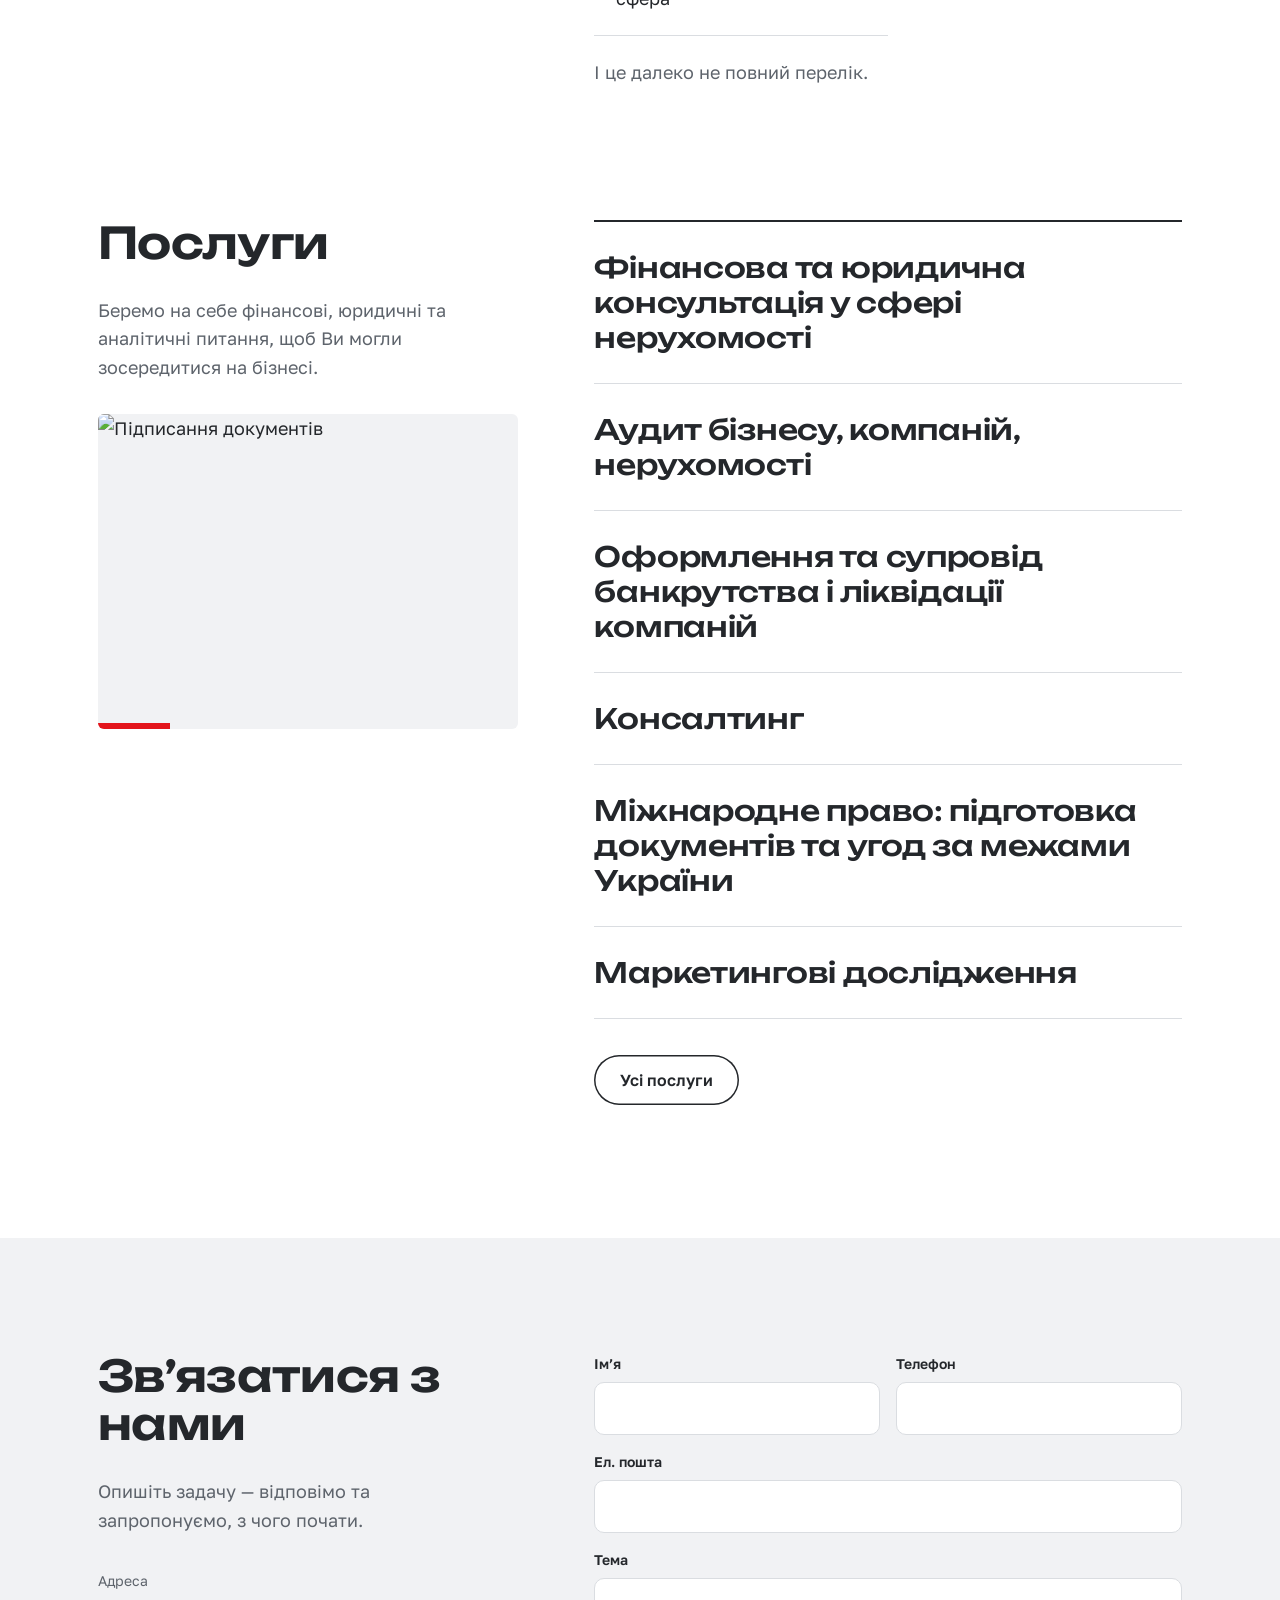
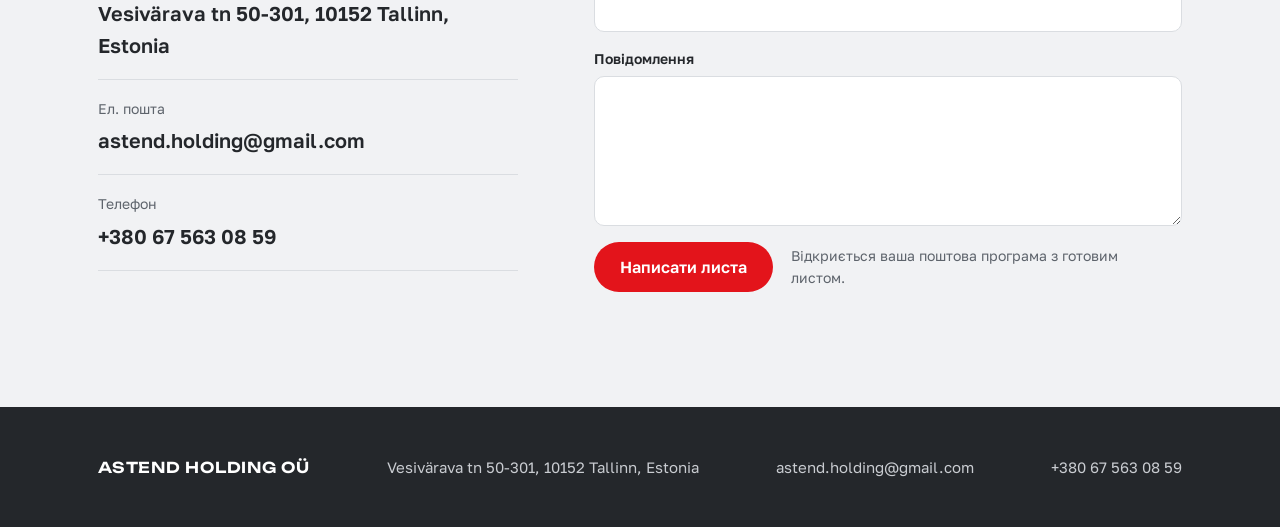
==== commit dd483dfa: "Overlap Tallinn photo with motto band; tune hero heading Co-Authored-By: Claude Opus 5.5 <noreply@an" ====
--- a/index.html
+++ b/index.html
@@ -32,7 +32,7 @@
   <div><h2>Нестандартні рішення</h2><figure class="photo" style="aspect-ratio:4/5"><img src="https://images.unsplash.com/photo-1517048676732-d65bc937f952?auto=format&fit=crop&w=900&q=80" srcset="https://images.unsplash.com/photo-1517048676732-d65bc937f952?auto=format&fit=crop&w=640&q=80 640w, https://images.unsplash.com/photo-1517048676732-d65bc937f952?auto=format&fit=crop&w=1000&q=80 1000w" sizes="(max-width:900px) 100vw, 40vw" alt="Ділова зустріч за столом" loading="lazy" decoding="async"></figure></div>
   <div class="prose"><p>Фахівцям Astend Holding добре відомо, що зміни не завжди даються легко. З 2016 року ми допомагаємо організаціям будь-якого масштабу ефективно адаптуватися до змін у галузі та зберігати конкурентоспроможність.</p><p>Багаторічний досвід роботи з різними активами в банківській сфері та з корпоративними клієнтами навчив нас завжди ставити інтереси бізнесу клієнтів на перше місце.</p><p>Наші експерти готові допомогти у розробці стратегії, яка не тільки дозволить залишатися на плаву в непростих умовах, а й досягти успіху надалі. А професійний правовий супровід убезпечить успіх Ваших поточних та майбутніх угод.</p></div>
 </div></section>
-<div class="wrap"><figure class="photo wide" style="aspect-ratio:21/9"><img src="https://images.unsplash.com/photo-1709862366377-54b16f3e51f9?auto=format&fit=crop&w=1600&q=80" srcset="https://images.unsplash.com/photo-1709862366377-54b16f3e51f9?auto=format&fit=crop&w=640&q=80 640w, https://images.unsplash.com/photo-1709862366377-54b16f3e51f9?auto=format&fit=crop&w=1000&q=80 1000w, https://images.unsplash.com/photo-1709862366377-54b16f3e51f9?auto=format&fit=crop&w=1600&q=80 1600w, https://images.unsplash.com/photo-1709862366377-54b16f3e51f9?auto=format&fit=crop&w=2200&q=80 2200w" sizes="(max-width:900px) 100vw, 1180px" alt="Старе місто Таллінна" loading="lazy" decoding="async"></figure></div>
+<div class="wrap photo-overlap"><figure class="photo wide" style="aspect-ratio:21/9"><img src="https://images.unsplash.com/photo-1709862366377-54b16f3e51f9?auto=format&fit=crop&w=1600&q=80" srcset="https://images.unsplash.com/photo-1709862366377-54b16f3e51f9?auto=format&fit=crop&w=640&q=80 640w, https://images.unsplash.com/photo-1709862366377-54b16f3e51f9?auto=format&fit=crop&w=1000&q=80 1000w, https://images.unsplash.com/photo-1709862366377-54b16f3e51f9?auto=format&fit=crop&w=1600&q=80 1600w, https://images.unsplash.com/photo-1709862366377-54b16f3e51f9?auto=format&fit=crop&w=2200&q=80 2200w" sizes="(max-width:900px) 100vw, 1180px" alt="Старе місто Таллінна" loading="lazy" decoding="async"></figure></div>
 <section class="motto" lang="et"><div class="wrap"><blockquote>Aega ei saa raha eest osta. Aeg toob kulla.</blockquote><p lang="uk">Час дорожчий за золото. Час приносить золото. Ми збережемо Ваш час.</p></div></section><section class="block"><div class="wrap split">
   <div><h2>У чому мають досвід наші фахівці</h2><figure class="photo" style="aspect-ratio:4/3"><img src="https://images.unsplash.com/photo-1591696205602-2f950c417cb9?auto=format&fit=crop&w=900&q=80" srcset="https://images.unsplash.com/photo-1591696205602-2f950c417cb9?auto=format&fit=crop&w=640&q=80 640w, https://images.unsplash.com/photo-1591696205602-2f950c417cb9?auto=format&fit=crop&w=1000&q=80 1000w" sizes="(max-width:900px) 100vw, 40vw" alt="Графік на екрані ноутбука" loading="lazy" decoding="async"></figure></div>
   <div><ul class="expertise"><li>Проєкти в космічній галузі та авіабудуванні</li><li>Системи для видобутку криптовалюти: побудова, обслуговування, аналіз ринку</li><li>Фінансові та юридичні консультації в Україні та за кордоном</li><li>Консалтинг та маркетингові дослідження</li><li>Підключення складних обʼєктів до комунікацій: електрика, вода, газ, сонячна енергія</li><li>Оформлення та супровід банкрутства і ліквідації компаній</li><li>Експорт та імпорт нафтопродуктів, аграрна сфера</li></ul><p class="note">І це далеко не повний перелік.</p></div>
--- a/assets/style.css
+++ b/assets/style.css
@@ -40,7 +40,7 @@
 /* Hero */
 .hero{position:relative;overflow:hidden;border-bottom:1px solid var(--line)}
 .hero .wrap{display:grid;grid-template-columns:minmax(0,7fr) minmax(0,5fr);align-items:end;gap:24px;min-height:min(78vh,700px);padding-top:72px;padding-bottom:72px}
-.hero h1{font:600 clamp(36px,5.6vw,76px)/1.04 var(--display);letter-spacing:-.02em;margin:0 0 28px;max-width:13ch}
+.hero h1{font:600 clamp(34px,5vw,66px)/1.06 var(--display);letter-spacing:-.02em;margin:0 0 28px;max-width:15ch}
 .hero p.lead{font-size:clamp(18px,1.6vw,21px);color:var(--steel);max-width:46ch;margin:0 0 36px}
 .hero-mark{align-self:stretch;position:relative}
 .hero-mark img{position:absolute;right:-18%;bottom:-90px;width:135%;max-width:none;transform-origin:50% 100%;animation:rise 1.1s cubic-bezier(.2,.7,.1,1) both}
@@ -143,5 +143,7 @@
 .photo img{width:100%;height:100%;object-fit:cover}
 .photo::after{content:"";position:absolute;left:0;bottom:0;width:72px;height:6px;background:var(--red)}
 .photo.wide{margin-top:48px}
-.wrap>.photo.wide{margin:0}
+.wrap>.photo.wide{margin:0 0 -110px;z-index:1}
+.wrap>.photo.wide+*{}
+.photo-overlap+.motto{padding-top:calc(clamp(56px,8vw,104px) + 110px)}
 @media (max-width:900px){.photo{aspect-ratio:16/10!important}.split .photo{max-height:360px}}
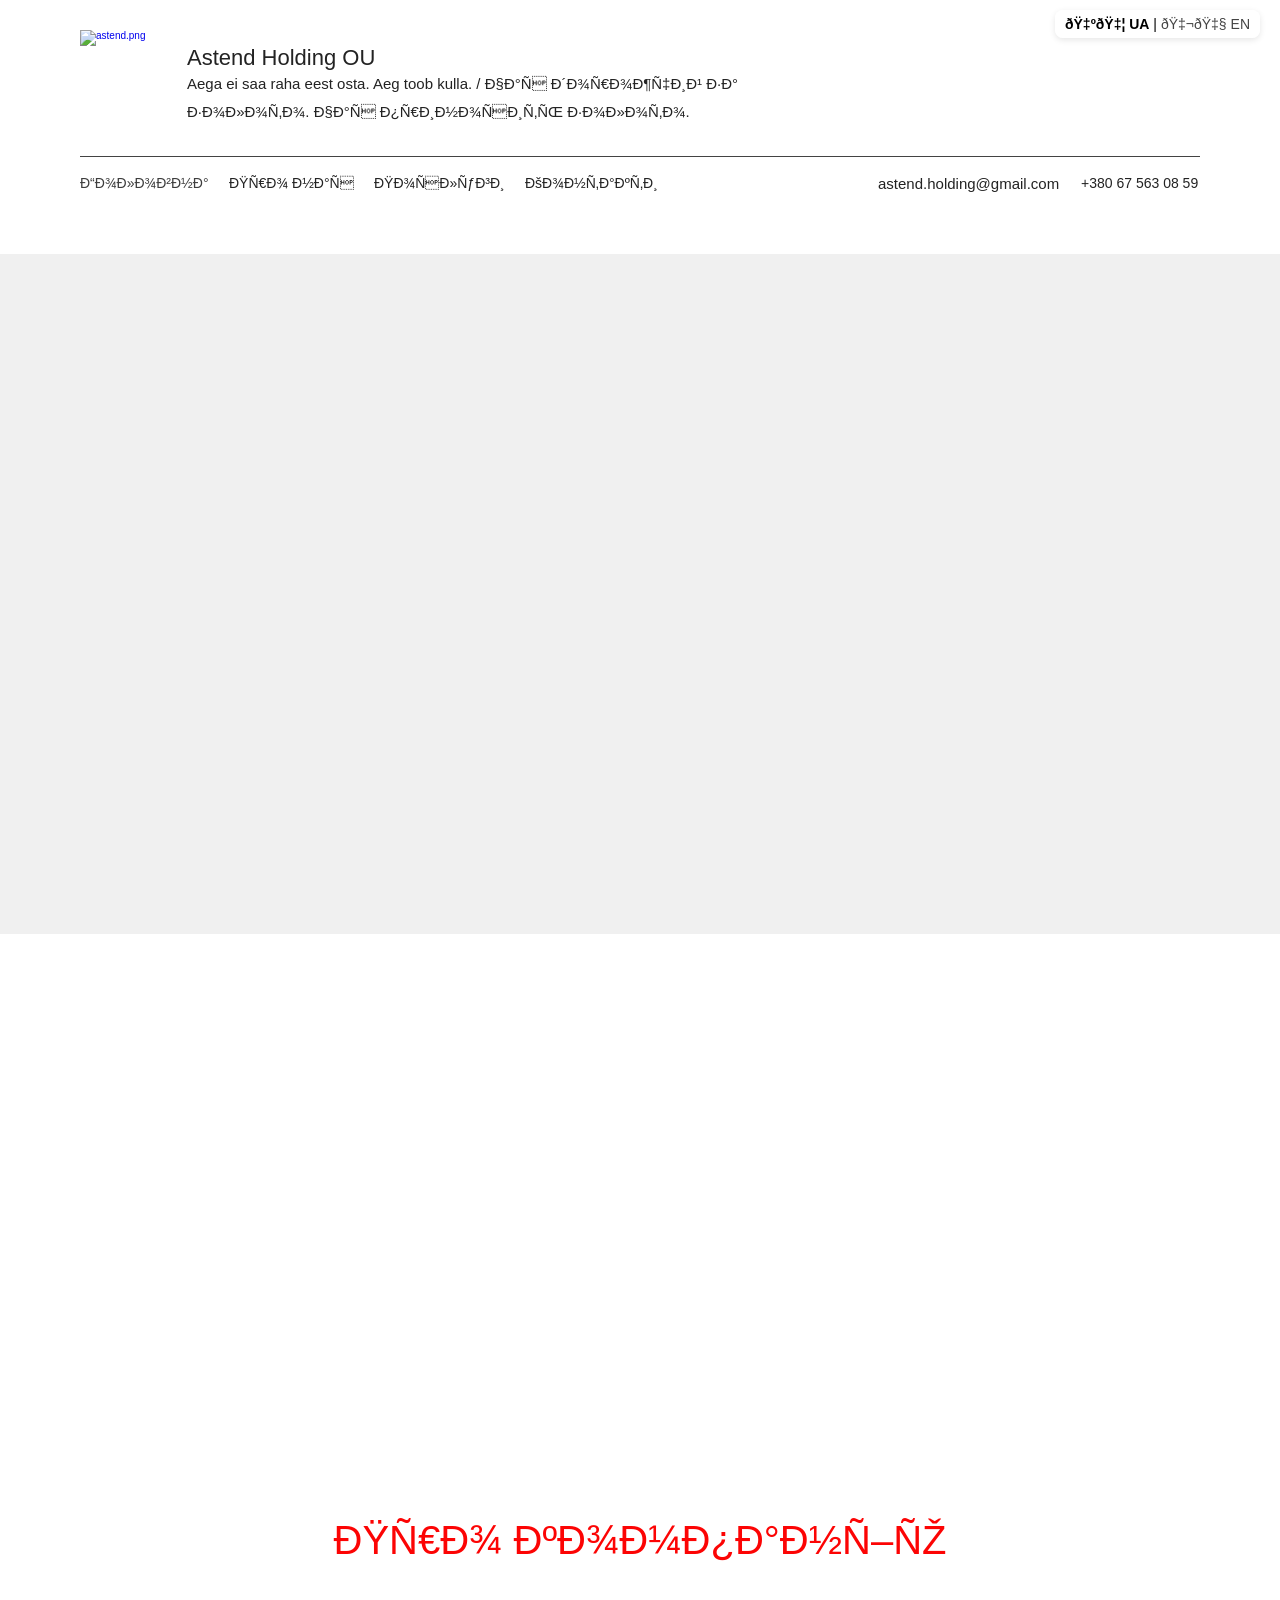
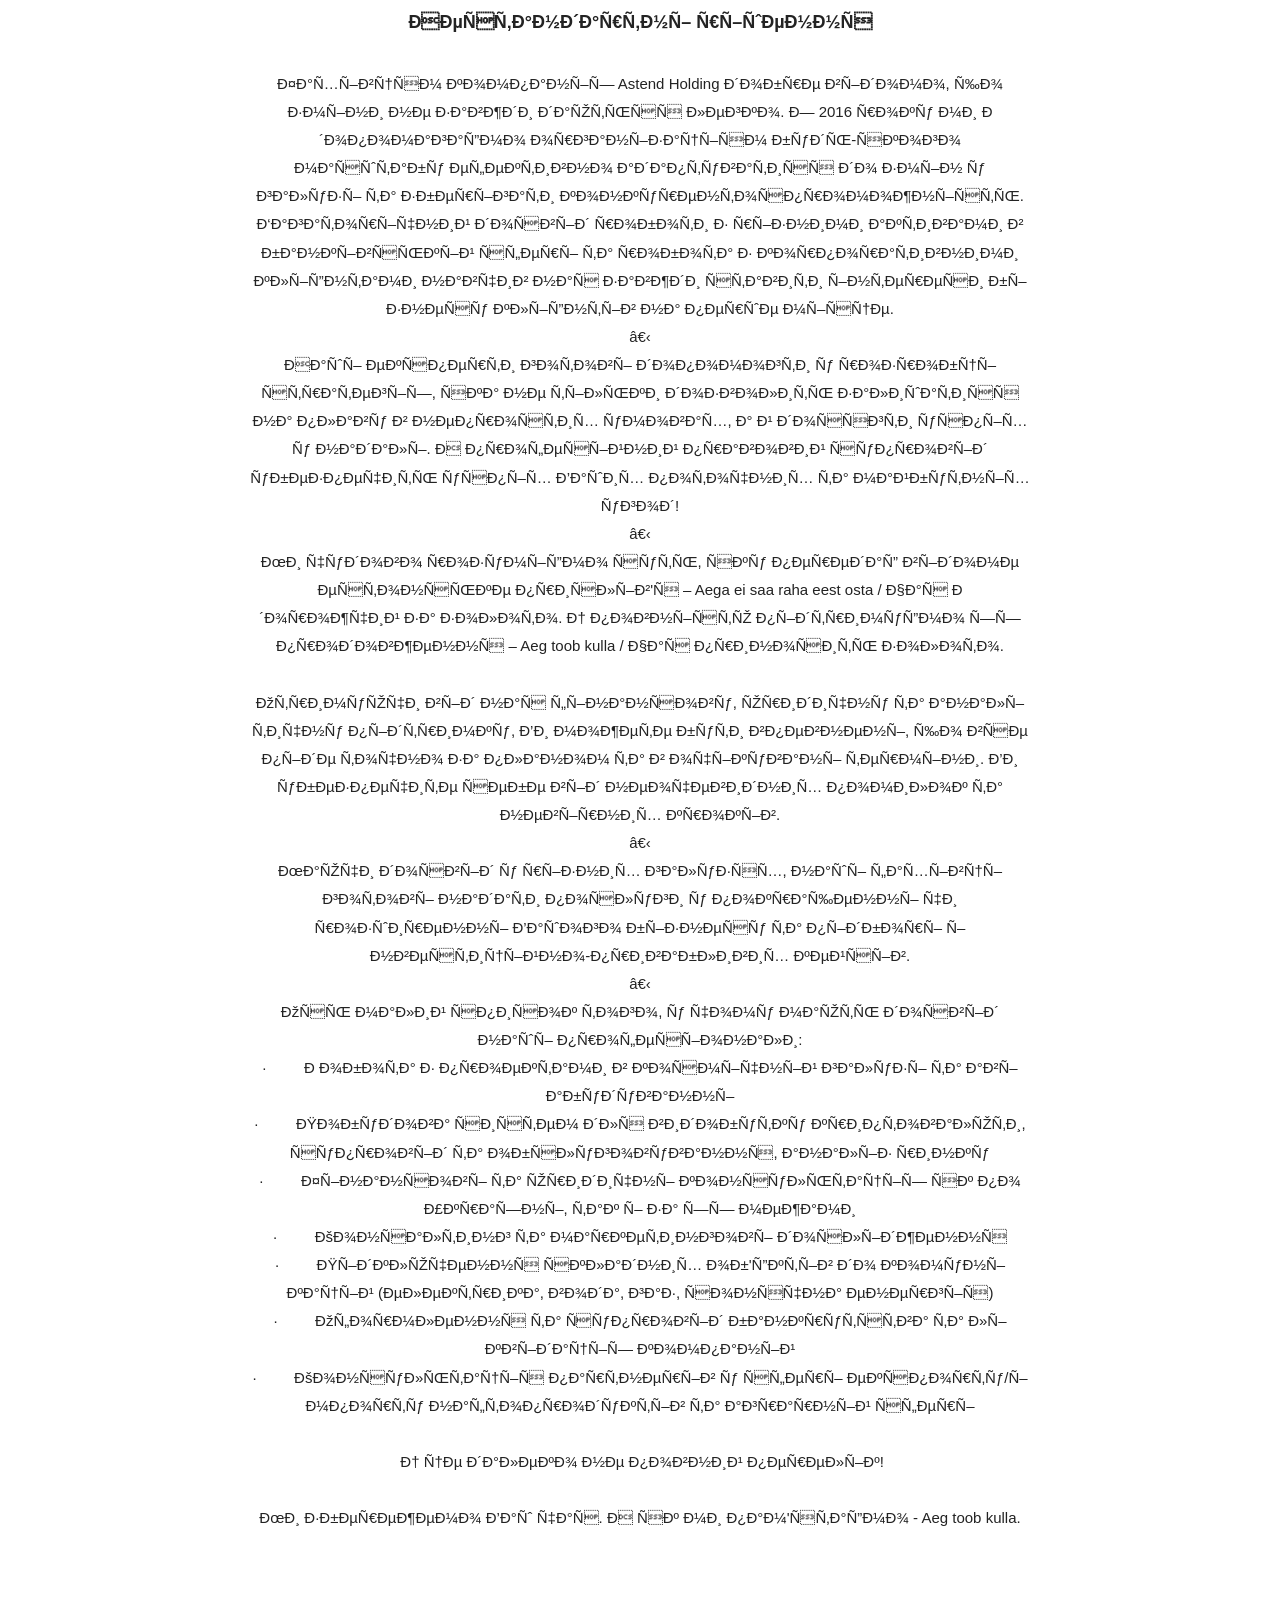
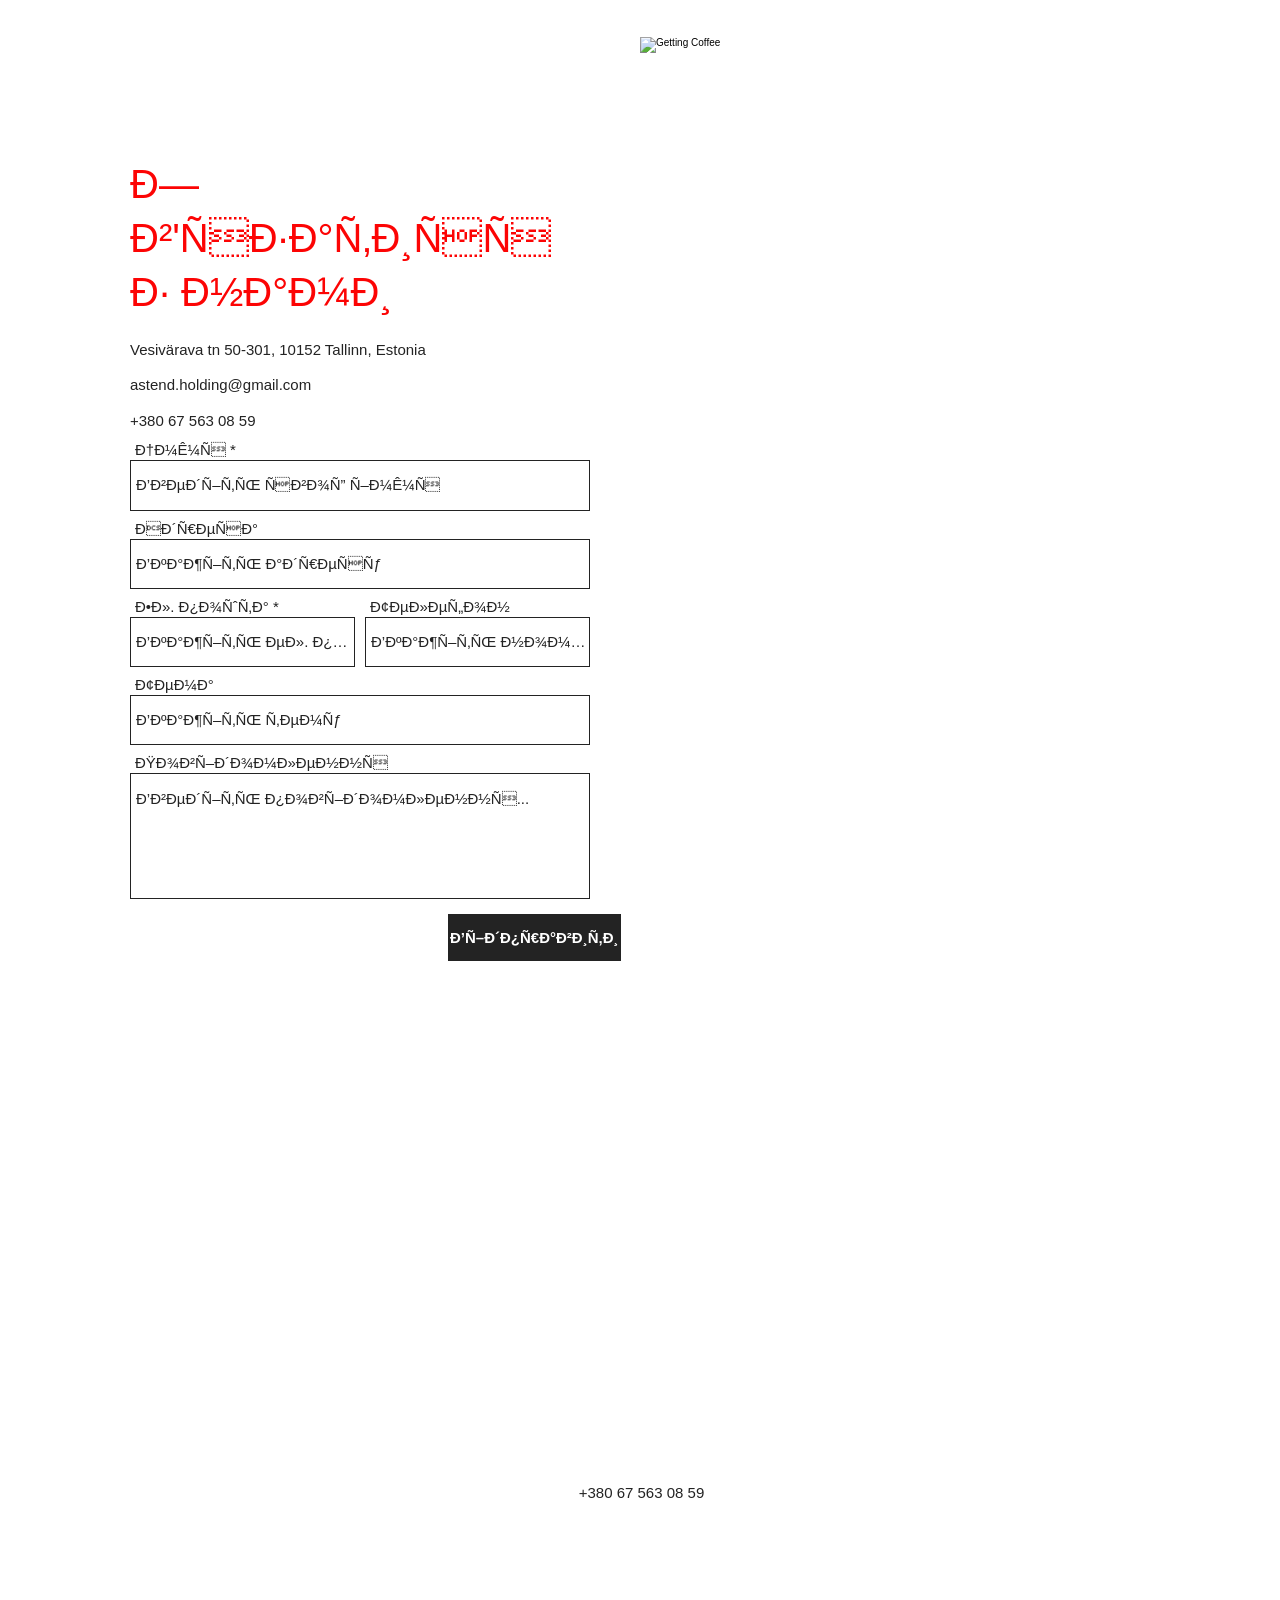
==== commit f942a6ab: "Store previous Wix-export site as backup Co-Authored-By: Claude Opus 5.5 <noreply@anthropic.com> Cla" ====
--- a/index.html
+++ b/index.html
@@ -1,68 +1,571 @@
 <!DOCTYPE html>
 <html lang="uk">
+
+	<!-- === Language switcher === -->
+<div class="lang-switch">
+  <a href="/index.html" class="ua">🇺🇦 UA</a> |
+  <a href="/en/index.html" class="en">🇬🇧 EN</a>
+</div>
+
+<style>
+.lang-switch {
+  position: fixed;
+  top: 10px;
+  right: 20px;
+  font-family: Arial, sans-serif;
+  font-size: 14px;
+  z-index: 9999;
+  background: rgba(255,255,255,0.8);
+  padding: 6px 10px;
+  border-radius: 8px;
+  box-shadow: 0 2px 6px rgba(0,0,0,0.1);
+}
+.lang-switch a {
+  color: #444;
+  text-decoration: none;
+  font-weight: 500;
+}
+.lang-switch a:hover {
+  color: #d62828;
+}
+.lang-switch .active {
+  font-weight: 700;
+  color: #000;
+}
+</style>
+
+<script>
+document.addEventListener("DOMContentLoaded", function() {
+  const path = window.location.pathname;
+  const uaLink = document.querySelector(".lang-switch .ua");
+  const enLink = document.querySelector(".lang-switch .en");
+  
+  if (path.startsWith("/en/")) {
+    enLink.classList.add("active");
+    uaLink.href = path.replace("/en/", "/");
+  } else {
+    uaLink.classList.add("active");
+    enLink.href = "/en" + path;
+  }
+});
+</script>
+<!-- === End language switcher === -->
+
+	
 <head>
-<meta charset="utf-8">
-<meta name="viewport" content="width=device-width, initial-scale=1">
-<title>Astend Holding — консалтинг, фінанси, право</title>
-<meta name="description" content="Astend Holding OÜ — фінансові, юридичні та аналітичні послуги для бізнесу з 2016 року.">
-<link rel="icon" type="image/svg+xml" href="assets/mark.svg">
-<link rel="preconnect" href="https://fonts.googleapis.com"><link rel="preconnect" href="https://fonts.gstatic.com" crossorigin>
-<link rel="stylesheet" href="https://fonts.googleapis.com/css2?family=Golos+Text:wght@400;500;600&family=Unbounded:wght@500;600&display=swap">
-<link rel="stylesheet" href="assets/style.css">
+  
+  <meta charset='utf-8'>
+  <meta name="viewport" content="width=device-width, initial-scale=1" id="wixDesktopViewport" />
+  <meta http-equiv="X-UA-Compatible" content="IE=edge">
+  <meta name="generator" content="Wix.com Website Builder"/>
+
+  <link rel="icon" sizes="192x192" href="https://static.parastorage.com/client/pfavico.ico" type="image/x-icon"/>
+  <link rel="shortcut icon" href="https://static.parastorage.com/client/pfavico.ico" type="image/x-icon"/>
+  <link rel="apple-touch-icon" href="https://static.parastorage.com/client/pfavico.ico" type="image/x-icon"/>
+
+  <!-- Safari Pinned Tab Icon -->
+  <!-- <link rel="mask-icon" href="https://static.parastorage.com/client/pfavico.ico"> -->
+
+  <!-- Original trials -->
+  
+
+
+  <!-- Segmenter Polyfill -->
+  <script>
+    if (!window.Intl || !window.Intl.Segmenter) {
+      (function() {
+        var script = document.createElement('script');
+        script.src = 'https://static.parastorage.com/unpkg/@formatjs/intl-segmenter@11.7.10/polyfill.iife.js';
+        document.head.appendChild(script);
+      })();
+    }
+  </script>
+
+  <!-- Legacy Polyfills -->
+  <script nomodule="" src="https://static.parastorage.com/unpkg/core-js-bundle@3.2.1/minified.js"></script>
+  <script nomodule="" src="https://static.parastorage.com/unpkg/focus-within-polyfill@5.0.9/dist/focus-within-polyfill.js"></script>
+
+  <!-- Performance API Polyfills -->
+  <script>
+  (function () {
+    var noop = function noop() {};
+    if ("performance" in window === false) {
+      window.performance = {};
+    }
+    window.performance.mark = performance.mark || noop;
+    window.performance.measure = performance.measure || noop;
+    if ("now" in window.performance === false) {
+      var nowOffset = Date.now();
+      if (performance.timing && performance.timing.navigationStart) {
+        nowOffset = performance.timing.navigationStart;
+      }
+      window.performance.now = function now() {
+        return Date.now() - nowOffset;
+      };
+    }
+  })();
+  </script>
+
+  <!-- Globals Definitions -->
+  <script>
+    (function () {
+      var now = Date.now()
+      window.initialTimestamps = {
+        initialTimestamp: now,
+        initialRequestTimestamp: Math.round(performance.timeOrigin ? performance.timeOrigin : now - performance.now())
+      }
+
+      window.thunderboltTag = "libs-releases-GA-local"
+      window.thunderboltVersion = "1.16132.0"
+    })();
+  </script>
+
+  <!-- Essential Viewer Model -->
+  <script type="application/json" id="wix-essential-viewer-model">{"fleetConfig":{"fleetName":"wix-thunderbolt","type":"GA","code":0},"mode":{"qa":false,"enableTestApi":false,"debug":false,"ssrIndicator":false,"ssrOnly":false,"siteAssetsFallback":"enable","versionIndicator":false},"componentsLibrariesTopology":[{"artifactId":"editor-elements","namespace":"wixui","url":"https:\/\/static.parastorage.com\/services\/editor-elements\/1.14249.0"},{"artifactId":"editor-elements","namespace":"dsgnsys","url":"https:\/\/static.parastorage.com\/services\/editor-elements\/1.14249.0"}],"siteFeaturesConfigs":{"sessionManager":{"isRunningInDifferentSiteContext":false}},"language":{"userLanguage":"uk"},"siteAssets":{"clientTopology":{"mediaRootUrl":"https:\/\/static.wixstatic.com","staticMediaUrl":"https:\/\/static.wixstatic.com\/media","moduleRepoUrl":"https:\/\/static.parastorage.com\/unpkg","fileRepoUrl":"https:\/\/static.parastorage.com\/services","siteAssetsUrl":"https:\/\/siteassets.parastorage.com","pageJsonServerUrls":["https:\/\/pages.parastorage.com","https:\/\/staticorigin.wixstatic.com","https:\/\/www.astendholding.com","https:\/\/fallback.wix.com\/wix-html-editor-pages-webapp\/page"],"pathOfTBModulesInFileRepoForFallback":"wix-thunderbolt\/dist\/"}},"siteFeatures":["appMonitoring","assetsLoader","businessLogger","captcha","clickHandlerRegistrar","commonConfig","componentsLoader","componentsRegistry","consentPolicy","contentReflow","cookiesManager","cyclicTabbing","environmentWixCodeSdk","environment","locationWixCodeSdk","mpaNavigation","multilingual","navigationManager","navigationPhases","pages","panorama","renderer","reporter","router","scrollRestoration","seoWixCodeSdk","seo","sessionManager","siteMembersWixCodeSdk","siteMembers","siteScrollBlocker","siteWixCodeSdk","speculationRules","ssrCache","stores","structureApi","thunderboltInitializer","tpaCommons","translations","usedPlatformApis","warmupData","windowMessageRegistrar","windowWixCodeSdk","wixEmbedsApi","componentsReact","platform"],"site":{"externalBaseUrl":"https:\/\/www.astendholding.com","isSEO":false},"media":{"staticMediaUrl":"https:\/\/static.wixstatic.com\/media","mediaRootUrl":"https:\/\/static.wixstatic.com\/","staticVideoUrl":"https:\/\/video.wixstatic.com\/"},"requestUrl":"https:\/\/www.astendholding.com\/","rollout":{"siteAssetsVersionsRollout":false,"isDACRollout":0,"isTBRollout":false},"commonConfig":{"brand":"wix","host":"VIEWER","bsi":"","consentPolicy":{},"consentPolicyHeader":{},"siteRevision":"97","renderingFlow":"NONE","language":"uk","locale":"uk-ua"},"interactionSampleRatio":0.01,"dynamicModelUrl":"https:\/\/www.astendholding.com\/_api\/v2\/dynamicmodel","accessTokensUrl":"https:\/\/www.astendholding.com\/_api\/v1\/access-tokens","isExcludedFromSecurityExperiments":true,"experiments":{"specs.thunderbolt.hardenFetchAndXHR":true}}</script>
+  <script>window.viewerModel = JSON.parse(document.getElementById('wix-essential-viewer-model').textContent)</script>
+
+  <script>
+    window.commonConfig = viewerModel.commonConfig
+  </script>
+
+  
+  
+  <script data-url="https://static.parastorage.com/services/wix-thunderbolt/dist/handleAccessTokens.inline.70d46595.bundle.min.js">(()=>{"use strict";const e=e=>"string"==typeof e?decodeURIComponent(e).toLowerCase().trimStart():e,o="client-session-bind",t=new Set([o,"client-binding","svSession","smSession","server-session-bind","wixSession2"].map((e=>e.toLowerCase()))),i=Object.getOwnPropertyDescriptor(Document.prototype,"cookie"),n=(e="")=>`${o}=; ${e} max-age=0; path=/; expires=Thu, 01 Jan 1970 00:00:01 GMT`,r=o=>{const i="string"==typeof o?o.split("=")[0].trim():o.name,n=e(i).toLowerCase();return t.has(n)},s=e=>{let o;return o="string"==typeof e?e.split(";").map((e=>e.trim())):e,o.filter((e=>!r(e)))},l="tbReady",a="security_overrideGlobals",{experiments:c,siteFeaturesConfigs:d,accessTokensUrl:g}=window.viewerModel,b=g,u={},m=(()=>{const e=document.cookie.split(";").map((e=>e.trim())).filter((e=>e?.startsWith(o)))[0]?.split("=")[1];return(()=>{const e=`domain=${location.hostname};`,o=n(),t=n(e);i.set.call(document,o),i.set.call(document,t)})(),e})();m&&(u["client-binding"]=m);let h=fetch;addEventListener(l,(function e(o){const{logger:t}=o.detail;try{window.tb.init({fetch:h,fetchHeaders:u})}catch(e){const o=new Error("TB003");t.meter(`${a}_${o.message}`,{paramsOverrides:{errorType:a,eventString:o.message}}),window?.viewerModel?.mode.debug&&console.error(e)}finally{removeEventListener(l,e),h=fetch}})),c["specs.thunderbolt.hardenFetchAndXHR"]||(window.fetchDynamicModel=()=>d.sessionManager.isRunningInDifferentSiteContext?Promise.resolve({}):fetch(b,{credentials:"same-origin",headers:u}).then((function(e){if(!e.ok)throw new Error(`[${e.status}]${e.statusText}`);return e.json()})),window.dynamicModelPromise=window.fetchDynamicModel()),Object.defineProperty(document,"cookie",{get(){const e=i.get.call(document);return s(e).join("; ")},set(o){const n=e(o.split(";")[0]);[...t].every((e=>!n?.startsWith(e.toLowerCase())))&&i.set.call(document,o)},enumerable:!0,configurable:!1}),(()=>{if(!globalThis.cookieStore)return;const e=globalThis.cookieStore.get.bind(globalThis.cookieStore),o=globalThis.cookieStore.getAll.bind(globalThis.cookieStore),i=globalThis.cookieStore.set.bind(globalThis.cookieStore),n=globalThis.cookieStore.delete.bind(globalThis.cookieStore);Object.defineProperty(globalThis.CookieStore.prototype,"get",{value:async o=>t.has(o.toLowerCase())?null:e.call(void 0,o),enumerable:!0,configurable:!1}),Object.defineProperty(globalThis.CookieStore.prototype,"getAll",{value:async()=>{const e=await o.call(void 0);return s(e)},enumerable:!0,configurable:!1}),Object.defineProperty(globalThis.CookieStore.prototype,"set",{value:async(...e)=>{const o=1===e.length?e[0].name:e[0];if(!r(o))return i.call(void 0,...e)},enumerable:!0,configurable:!1}),Object.defineProperty(globalThis.CookieStore.prototype,"delete",{value:async(...e)=>{const o=1===e.length?e[0].name:e[0];if(!r(o))return n.call(void 0,...e)},enumerable:!0,configurable:!1})})()})();
+//# sourceMappingURL=https://static.parastorage.com/services/wix-thunderbolt/dist/handleAccessTokens.inline.70d46595.bundle.min.js.map</script>
+
+
+<!-- Overriding Globals JS  -->
+
+
+<script data-url="https://static.parastorage.com/services/wix-thunderbolt/dist/overrideGlobals.inline.492f4493.bundle.min.js">(()=>{"use strict";const{ownKeys:e}=Reflect,t=["toString","toLocaleString","valueOf"],r=(r,o)=>{const n=o[r];if(!n)return;let i=!1;try{const e=Object.getOwnPropertyDescriptor(o,r);e&&(i=e.enumerable||!1)}catch(e){console.warn(`Failed to get property descriptor for key "${r}":`,e)}globalThis.defineStrictProperty(r,n,o,i);const c=n?.prototype;if(c){const e=Object.getOwnPropertyDescriptors(c);Object.keys(e).forEach((r=>{const o=e[r];o&&((e,r,o)=>{if("constructor"!==r&&"value"in o&&o.configurable&&!t.includes(String(r))){const{value:t,enumerable:n,get:i,set:c}=o,s={enumerable:n,configurable:!1,...t?{value:t,writable:!1}:{get:i,set:c}};Object.defineProperty(e,r,s)}})(c,r,o)}))}e(n).forEach((e=>{const t=Object.getOwnPropertyDescriptor(n,e);t&&(t.writable||t.configurable)&&globalThis.defineStrictProperty(e.toString(),n[e],n,t.enumerable)}))},o=e=>"string"==typeof e?decodeURIComponent(e).toLowerCase().trimStart():e,n=(e,t,r,o)=>{(e=>e?.set&&e?.get&&"function"==typeof e.set&&"function"==typeof e.get&&!e.get.toString().includes("[native code]")&&!e.set.toString().includes("[native code]"))(t)?Object.defineProperty(r||globalThis,e,{get:t.get,set:t.set,configurable:!1,enumerable:o||!1}):Object.defineProperty(r||globalThis,e,{value:t,writable:!1,configurable:!1,enumerable:o||!1})},i=()=>{const e=globalThis.open,t=document.open,r=(t,r,o)=>{const n="string"!=typeof t,i=e.call(window,t,r,o);return n||((c=t).startsWith("//")&&/(?:[a-z0-9](?:[a-z0-9-]{0,61}[a-z0-9])?\.)+[a-z0-9][a-z0-9-]{0,61}[a-z0-9]/g.test(`${location.protocol}:${c}`)&&(c=`${location.protocol}${c}`),!c.startsWith("http")||new URL(c).hostname===location.hostname)?{}:i;var c};defineStrictProperty("open",r,globalThis,!0),defineStrictProperty("open",((e,o,n)=>e?r(e,o,n):t.call(document,e,o,n)),document,!0)},c=document.createElement,s=(e,t)=>{const r=c.call(document,e,t),n=Element.prototype.setAttribute,i=Element.prototype.setAttributeNS;if("iframe"===o(e)){globalThis.defineStrictProperty("srcdoc",{get:()=>{},set:()=>{console.error("`srcdoc` is not allowed in iframe elements.")}},r,!1);const e=function(e,t){"srcdoc"!==e.toLowerCase()?n.call(r,e,t):console.error("`srcdoc` attribute is not allowed to be set.")},t=function(e,t,o){"srcdoc"!==t.toLowerCase()?i.call(r,e,t,o):console.error("`srcdoc` attribute is not allowed to be set.")};r.setAttribute=e,r.setAttributeNS=t}return r},a="client-binding",l="security_overrideGlobals",d=["/_api/v1/access-tokens","/_api/v2/dynamicmodel","/_api/one-app-session-web/v3/businesses"],p=e=>(e instanceof Headers?e.forEach(((t,r)=>{decodeURIComponent(r).toLowerCase()===a&&e.delete(r)})):Object.keys(e).forEach((t=>{decodeURIComponent(t).toLowerCase()===a&&delete e[t]})),e),u=e=>{let t=!0;const r=(e=>{let t,r;if(globalThis.Request&&e instanceof Request)t=e.url;else{if("function"!=typeof e?.toString)throw new Error("Unsupported type for url");t=e.toString()}try{return new URL(t).pathname}catch(e){return r=t.replace(/#.+/gi,"").split("?").shift(),r.startsWith("/")?r:`/${r}`}})(e),n=o(r);return d.some((e=>n.includes(e)))&&(t=!1),t},f=(e=globalThis)=>{const t=fetch;e.defineStrictProperty("fetch",(function(){const r=(o=arguments,globalThis.Request&&o[0]instanceof Request&&o[0]?.headers?p(o[0].headers):o[1]?.headers&&p(o[1].headers),o);var o;return u(arguments[0])?t.apply(e,Array.from(r)):new Promise(((e,t)=>{const r=new Error("TB002");window.fedops?.interactionStarted(r,l),t(r)}))}))};performance.mark("overrideGlobals started");const{isExcludedFromSecurityExperiments:g,experiments:b}=window.viewerModel;try{((e=globalThis)=>{Object.defineProperty(e,"defineStrictProperty",{value:n,writable:!1,enumerable:!1,configurable:!1})})(),i(),g||globalThis.defineStrictProperty("createElement",s,document,!0),b["specs.thunderbolt.hardenFetchAndXHR"]&&!g&&(f(),((e=globalThis)=>{const t=XMLHttpRequest;function r(){const e=new t,r=e.open,o=e.setRequestHeader;return e.open=function(){if(arguments.length<2||u(arguments[1]))return r.apply(e,Array.from(arguments));{const e=new Error("TB002");throw window.fedops?.interactionStarted(e,l),e}},e.setRequestHeader=function(t,r){decodeURIComponent(t).toLowerCase()!==a&&o.call(e,t,r)},e}Object.keys(t).forEach((e=>{r[e]=t[e]})),e.defineStrictProperty("XMLHttpRequest",r)})()),b["specs.thunderbolt.removeServiceWorker"]&&(()=>{if(navigator&&"serviceWorker"in navigator)navigator.serviceWorker.register=()=>console.log("Service worker registration is not allowed"),Promise.resolve()})(),(e=>{let t=[],o=[];o=o.concat(["TextEncoder","TextDecoder"]),e||(o=o.concat(["XMLHttpRequestEventTarget","EventTarget"])),o=o.concat(["URL","JSON"]),e||(t=t.concat(["addEventListener","removeEventListener"])),t=t.concat(["encodeURI","encodeURIComponent","decodeURI","decodeURIComponent"]),o=o.concat(["String","Number"]),e||o.push("Object"),o=o.concat(["Reflect"]),t.forEach((e=>{Object.freeze(globalThis[e]),["addEventListener","removeEventListener"].includes(e)&&globalThis.defineStrictProperty(e,document[e],document,!0),globalThis.defineStrictProperty(e,globalThis[e],globalThis,!0)})),o.forEach((e=>{r(e,globalThis)}))})(g),g||(defineStrictProperty("preventStringArgument",((e,t,r)=>{const o=r||globalThis,n=o[e];defineStrictProperty(e,(function(){const r=Array.from(arguments);if("string"!=typeof r[t])return n.apply(o,r);console.warn(`Calling ${e} with a String Argument at index ${t} is not allowed`)}),o)})),preventStringArgument("setTimeout",0),preventStringArgument("setInterval",0))}catch(e){window?.viewerModel?.mode.debug&&console.error(e);const t=new Error("TB006");window.fedops?.reportError(t,"security_overrideGlobals"),window.Sentry?window.Sentry.captureException(t):globalThis.defineStrictProperty("sentryBuffer",[t],window,!1)}performance.mark("overrideGlobals ended")})();
+//# sourceMappingURL=https://static.parastorage.com/services/wix-thunderbolt/dist/overrideGlobals.inline.492f4493.bundle.min.js.map</script>
+
+
+  
+  <script>
+    window.commonConfig = viewerModel.commonConfig
+
+	
+  </script>
+
+  <!-- Initial CSS -->
+  <style data-url="https://static.parastorage.com/services/wix-thunderbolt/dist/main.c00ad876.min.css">@keyframes slide-horizontal-new{0%{transform:translateX(100%)}}@keyframes slide-horizontal-old{80%{opacity:1}to{opacity:0;transform:translateX(-100%)}}@keyframes slide-vertical-new{0%{transform:translateY(-100%)}}@keyframes slide-vertical-old{80%{opacity:1}to{opacity:0;transform:translateY(100%)}}@keyframes out-in-new{0%{opacity:0}}@keyframes out-in-old{to{opacity:0}}:root:active-view-transition{view-transition-name:none}::view-transition{pointer-events:none}:root:active-view-transition::view-transition-new(page-group),:root:active-view-transition::view-transition-old(page-group){animation-duration:.6s;cursor:wait;pointer-events:all}:root:active-view-transition-type(SlideHorizontal)::view-transition-old(page-group){animation:slide-horizontal-old .6s cubic-bezier(.83,0,.17,1) forwards;mix-blend-mode:normal}:root:active-view-transition-type(SlideHorizontal)::view-transition-new(page-group){animation:slide-horizontal-new .6s cubic-bezier(.83,0,.17,1) backwards;mix-blend-mode:normal}:root:active-view-transition-type(SlideVertical)::view-transition-old(page-group){animation:slide-vertical-old .6s cubic-bezier(.83,0,.17,1) forwards;mix-blend-mode:normal}:root:active-view-transition-type(SlideVertical)::view-transition-new(page-group){animation:slide-vertical-new .6s cubic-bezier(.83,0,.17,1) backwards;mix-blend-mode:normal}:root:active-view-transition-type(OutIn)::view-transition-old(page-group){animation:out-in-old .35s cubic-bezier(.64,0,.78,0) forwards}:root:active-view-transition-type(OutIn)::view-transition-new(page-group){animation:out-in-new .35s cubic-bezier(.22,1,.36,1) .35s backwards}@media(prefers-reduced-motion:reduce){::view-transition-group(*),::view-transition-new(*),::view-transition-old(*){animation:none!important}}body,html{background:transparent;border:0;margin:0;outline:0;padding:0;vertical-align:baseline}body{--scrollbar-width:0px;font-family:Arial,Helvetica,sans-serif;font-size:10px}body,html{height:100%}body{overflow-x:auto;overflow-y:scroll}body:not(.responsive) #site-root{min-width:var(--site-width);width:100%}body:not([data-js-loaded]) [data-hide-prejs]{visibility:hidden}wix-interact-element{display:contents}#SITE_CONTAINER{position:relative}:root{--one-unit:1vw;--section-max-width:9999px;--spx-stopper-max:9999px;--spx-stopper-min:0px;--browser-zoom:1}@supports(-webkit-appearance:none) and (stroke-color:transparent){:root{--safari-sticky-fix:opacity;--experimental-safari-sticky-fix:translateZ(0)}}@supports(container-type:inline-size){:root{--one-unit:1cqw}}[id^=oldHoverBox-]{mix-blend-mode:plus-lighter;transition:opacity .5s ease,visibility .5s ease}[data-mesh-id$=inlineContent-gridContainer]:has(>[id^=oldHoverBox-]){isolation:isolate}</style>
+<style data-url="https://static.parastorage.com/services/wix-thunderbolt/dist/main.renderer.4967b6bf.min.css">a,abbr,acronym,address,applet,b,big,blockquote,button,caption,center,cite,code,dd,del,dfn,div,dl,dt,em,fieldset,font,footer,form,h1,h2,h3,h4,h5,h6,header,i,iframe,img,ins,kbd,label,legend,li,nav,object,ol,p,pre,q,s,samp,section,small,span,strike,strong,sub,sup,table,tbody,td,tfoot,th,thead,title,tr,tt,u,ul,var{background:transparent;border:0;margin:0;outline:0;padding:0;vertical-align:baseline}input,select,textarea{box-sizing:border-box;font-family:Helvetica,Arial,sans-serif}ol,ul{list-style:none}blockquote,q{quotes:none}ins{text-decoration:none}del{text-decoration:line-through}table{border-collapse:collapse;border-spacing:0}a{cursor:pointer;text-decoration:none}.testStyles{overflow-y:hidden}.reset-button{-webkit-appearance:none;background:none;border:0;color:inherit;font:inherit;line-height:normal;outline:0;overflow:visible;padding:0;-webkit-user-select:none;-moz-user-select:none;-ms-user-select:none}:focus{outline:none}body.device-mobile-optimized:not(.disable-site-overflow){overflow-x:hidden;overflow-y:scroll}body.device-mobile-optimized:not(.responsive) #SITE_CONTAINER{margin-left:auto;margin-right:auto;overflow-x:visible;position:relative;width:320px}body.device-mobile-optimized:not(.responsive):not(.blockSiteScrolling) #SITE_CONTAINER{margin-top:0}body.device-mobile-optimized>*{max-width:100%!important}body.device-mobile-optimized #site-root{overflow-x:hidden;overflow-y:hidden}@supports(overflow:clip){body.device-mobile-optimized #site-root{overflow-x:clip;overflow-y:clip}}body.device-mobile-non-optimized #SITE_CONTAINER #site-root{overflow-x:clip;overflow-y:clip}body.device-mobile-non-optimized.fullScreenMode{background-color:#5f6360}body.device-mobile-non-optimized.fullScreenMode #MOBILE_ACTIONS_MENU,body.device-mobile-non-optimized.fullScreenMode #SITE_BACKGROUND,body.device-mobile-non-optimized.fullScreenMode #site-root,body.fullScreenMode #WIX_ADS{visibility:hidden}body.fullScreenMode{overflow-x:hidden!important;overflow-y:hidden!important}body.fullScreenMode.device-mobile-optimized #TINY_MENU{opacity:0;pointer-events:none}body.fullScreenMode-scrollable.device-mobile-optimized{overflow-x:hidden!important;overflow-y:auto!important}body.fullScreenMode-scrollable.device-mobile-optimized #masterPage,body.fullScreenMode-scrollable.device-mobile-optimized #site-root{overflow-x:hidden!important;overflow-y:hidden!important}body.fullScreenMode-scrollable.device-mobile-optimized #SITE_BACKGROUND,body.fullScreenMode-scrollable.device-mobile-optimized #masterPage{height:auto!important}body.fullScreenMode-scrollable.device-mobile-optimized #masterPage.mesh-layout{height:0!important}body.blockSiteScrolling,body.siteScrollingBlocked{position:fixed;width:100%}body.blockSiteScrolling:not(.disable-site-scroll-block-margin) #SITE_CONTAINER{margin-top:calc(var(--blocked-site-scroll-margin-top)*-1)}body.blockSiteScrolling:not(.disable-site-scroll-block-margin):not(.responsive) #WIX_ADS{margin-top:var(--blocked-site-scroll-margin-top)}#site-root{margin:0 auto;min-height:100%;position:relative;top:var(--wix-ads-height)}#site-root img:not([src]){visibility:hidden}#site-root svg img:not([src]){visibility:visible}.auto-generated-link{color:inherit}#SCROLL_TO_BOTTOM,#SCROLL_TO_TOP{height:0}.has-click-trigger{cursor:pointer}.fullScreenOverlay{bottom:0;display:flex;justify-content:center;left:0;overflow-y:hidden;position:fixed;right:0;top:-60px;z-index:1005}.fullScreenOverlay>.fullScreenOverlayContent{bottom:0;left:0;margin:0 auto;overflow:hidden;position:absolute;right:0;top:60px;transform:translateZ(0)}[data-mesh-id$=centeredContent],[data-mesh-id$=form],[data-mesh-id$=inlineContent]{pointer-events:none;position:relative}[data-mesh-id$=-gridWrapper],[data-mesh-id$=-rotated-wrapper]{pointer-events:none}[data-mesh-id$=-gridContainer]>*,[data-mesh-id$=-rotated-wrapper]>*,[data-mesh-id$=inlineContent]>:not([data-mesh-id$=-gridContainer]){pointer-events:auto}.device-mobile-optimized #masterPage.mesh-layout #SOSP_CONTAINER_CUSTOM_ID{grid-area:2/1/3/2;-ms-grid-row:2;position:relative}#masterPage.mesh-layout{-ms-grid-rows:max-content max-content min-content max-content;-ms-grid-columns:100%;align-items:start;display:-ms-grid;display:grid;grid-template-columns:100%;grid-template-rows:max-content max-content min-content max-content;justify-content:stretch}#masterPage.mesh-layout #PAGES_CONTAINER,#masterPage.mesh-layout #SITE_FOOTER-placeholder,#masterPage.mesh-layout #SITE_FOOTER_WRAPPER,#masterPage.mesh-layout #SITE_HEADER-placeholder,#masterPage.mesh-layout #SITE_HEADER_WRAPPER,#masterPage.mesh-layout #SOSP_CONTAINER_CUSTOM_ID[data-state~=mobileView],#masterPage.mesh-layout #soapAfterPagesContainer,#masterPage.mesh-layout #soapBeforePagesContainer{-ms-grid-row-align:start;-ms-grid-column-align:start;-ms-grid-column:1}#masterPage.mesh-layout #SITE_HEADER-placeholder,#masterPage.mesh-layout #SITE_HEADER_WRAPPER{grid-area:1/1/2/2;-ms-grid-row:1}#masterPage.mesh-layout #PAGES_CONTAINER,#masterPage.mesh-layout #soapAfterPagesContainer,#masterPage.mesh-layout #soapBeforePagesContainer{grid-area:3/1/4/2;-ms-grid-row:3}#masterPage.mesh-layout #soapAfterPagesContainer,#masterPage.mesh-layout #soapBeforePagesContainer{width:100%}#masterPage.mesh-layout #PAGES_CONTAINER{align-self:stretch}#masterPage.mesh-layout main#PAGES_CONTAINER{display:block}#masterPage.mesh-layout #SITE_FOOTER-placeholder,#masterPage.mesh-layout #SITE_FOOTER_WRAPPER{grid-area:4/1/5/2;-ms-grid-row:4}#masterPage.mesh-layout #SITE_PAGES,#masterPage.mesh-layout [data-mesh-id=PAGES_CONTAINERcenteredContent],#masterPage.mesh-layout [data-mesh-id=PAGES_CONTAINERinlineContent]{height:100%}#masterPage.mesh-layout.desktop>*{width:100%}#masterPage.mesh-layout #PAGES_CONTAINER,#masterPage.mesh-layout #SITE_FOOTER,#masterPage.mesh-layout #SITE_FOOTER_WRAPPER,#masterPage.mesh-layout #SITE_HEADER,#masterPage.mesh-layout #SITE_HEADER_WRAPPER,#masterPage.mesh-layout #SITE_PAGES,#masterPage.mesh-layout #masterPageinlineContent{position:relative}#masterPage.mesh-layout #SITE_HEADER{grid-area:1/1/2/2}#masterPage.mesh-layout #SITE_FOOTER{grid-area:4/1/5/2}#masterPage.mesh-layout.overflow-x-clip #SITE_FOOTER,#masterPage.mesh-layout.overflow-x-clip #SITE_HEADER{overflow-x:clip}[data-z-counter]{z-index:0}[data-z-counter="0"]{z-index:auto}.wixSiteProperties{-webkit-font-smoothing:antialiased;-moz-osx-font-smoothing:grayscale}:root{--wst-button-color-fill-primary:rgb(var(--color_48));--wst-button-color-border-primary:rgb(var(--color_49));--wst-button-color-text-primary:rgb(var(--color_50));--wst-button-color-fill-primary-hover:rgb(var(--color_51));--wst-button-color-border-primary-hover:rgb(var(--color_52));--wst-button-color-text-primary-hover:rgb(var(--color_53));--wst-button-color-fill-primary-disabled:rgb(var(--color_54));--wst-button-color-border-primary-disabled:rgb(var(--color_55));--wst-button-color-text-primary-disabled:rgb(var(--color_56));--wst-button-color-fill-secondary:rgb(var(--color_57));--wst-button-color-border-secondary:rgb(var(--color_58));--wst-button-color-text-secondary:rgb(var(--color_59));--wst-button-color-fill-secondary-hover:rgb(var(--color_60));--wst-button-color-border-secondary-hover:rgb(var(--color_61));--wst-button-color-text-secondary-hover:rgb(var(--color_62));--wst-button-color-fill-secondary-disabled:rgb(var(--color_63));--wst-button-color-border-secondary-disabled:rgb(var(--color_64));--wst-button-color-text-secondary-disabled:rgb(var(--color_65));--wst-color-fill-base-1:rgb(var(--color_36));--wst-color-fill-base-2:rgb(var(--color_37));--wst-color-fill-base-shade-1:rgb(var(--color_38));--wst-color-fill-base-shade-2:rgb(var(--color_39));--wst-color-fill-base-shade-3:rgb(var(--color_40));--wst-color-fill-accent-1:rgb(var(--color_41));--wst-color-fill-accent-2:rgb(var(--color_42));--wst-color-fill-accent-3:rgb(var(--color_43));--wst-color-fill-accent-4:rgb(var(--color_44));--wst-color-fill-background-primary:rgb(var(--color_11));--wst-color-fill-background-secondary:rgb(var(--color_12));--wst-color-text-primary:rgb(var(--color_15));--wst-color-text-secondary:rgb(var(--color_14));--wst-color-action:rgb(var(--color_18));--wst-color-disabled:rgb(var(--color_39));--wst-color-title:rgb(var(--color_45));--wst-color-subtitle:rgb(var(--color_46));--wst-color-line:rgb(var(--color_47));--wst-font-style-h2:var(--font_2);--wst-font-style-h3:var(--font_3);--wst-font-style-h4:var(--font_4);--wst-font-style-h5:var(--font_5);--wst-font-style-h6:var(--font_6);--wst-font-style-body-large:var(--font_7);--wst-font-style-body-medium:var(--font_8);--wst-font-style-body-small:var(--font_9);--wst-font-style-body-x-small:var(--font_10);--wst-color-custom-1:rgb(var(--color_13));--wst-color-custom-2:rgb(var(--color_16));--wst-color-custom-3:rgb(var(--color_17));--wst-color-custom-4:rgb(var(--color_19));--wst-color-custom-5:rgb(var(--color_20));--wst-color-custom-6:rgb(var(--color_21));--wst-color-custom-7:rgb(var(--color_22));--wst-color-custom-8:rgb(var(--color_23));--wst-color-custom-9:rgb(var(--color_24));--wst-color-custom-10:rgb(var(--color_25));--wst-color-custom-11:rgb(var(--color_26));--wst-color-custom-12:rgb(var(--color_27));--wst-color-custom-13:rgb(var(--color_28));--wst-color-custom-14:rgb(var(--color_29));--wst-color-custom-15:rgb(var(--color_30));--wst-color-custom-16:rgb(var(--color_31));--wst-color-custom-17:rgb(var(--color_32));--wst-color-custom-18:rgb(var(--color_33));--wst-color-custom-19:rgb(var(--color_34));--wst-color-custom-20:rgb(var(--color_35))}</style>
+
+  <meta name="format-detection" content="telephone=no">
+  <meta name="skype_toolbar" content="skype_toolbar_parser_compatible">
+  
+  
+
+  
+
+  
+      <!--pageHtmlEmbeds.head start-->
+      <script type="wix/htmlEmbeds" id="pageHtmlEmbeds.head start"></script>
+    
+      <script type="wix/htmlEmbeds" id="pageHtmlEmbeds.head end"></script>
+      <!--pageHtmlEmbeds.head end-->
+  
+
+  <!-- head performance data start -->
+  
+  <!-- head performance data end -->
+  
+
+    
+
+<meta http-equiv="X-Wix-Meta-Site-Id" content="bc9d8a01-ebd5-4f58-b1cb-dcf7b8fb328f">
+<meta http-equiv="X-Wix-Application-Instance-Id" content="e08abb7f-c16b-4805-b207-ed29e4188169">
+
+    <meta http-equiv="X-Wix-Published-Version" content="97"/>
+
+
+
+    <meta http-equiv="etag" content="bug"/>
+
+<!-- render-head end -->
+
+<style data-href="https://static.parastorage.com/services/editor-elements-library/dist/thunderbolt/rb_wixui.thunderbolt_bootstrap.a1b00b19.min.css">.cwL6XW{cursor:pointer}.sNF2R0{opacity:0}.hLoBV3{transition:opacity var(--transition-duration) cubic-bezier(.37,0,.63,1)}.Rdf41z,.hLoBV3{opacity:1}.ftlZWo{transition:opacity var(--transition-duration) cubic-bezier(.37,0,.63,1)}.ATGlOr,.ftlZWo{opacity:0}.KQSXD0{transition:opacity var(--transition-duration) cubic-bezier(.64,0,.78,0)}.KQSXD0,.pagQKE{opacity:1}._6zG5H{opacity:0;transition:opacity var(--transition-duration) cubic-bezier(.22,1,.36,1)}.BB49uC{transform:translateX(100%)}.j9xE1V{transition:transform var(--transition-duration) cubic-bezier(.87,0,.13,1)}.ICs7Rs,.j9xE1V{transform:translateX(0)}.DxijZJ{transition:transform var(--transition-duration) cubic-bezier(.87,0,.13,1)}.B5kjYq,.DxijZJ{transform:translateX(-100%)}.cJijIV{transition:transform var(--transition-duration) cubic-bezier(.87,0,.13,1)}.cJijIV,.hOxaWM{transform:translateX(0)}.T9p3fN{transform:translateX(100%);transition:transform var(--transition-duration) cubic-bezier(.87,0,.13,1)}.qDxYJm{transform:translateY(100%)}.aA9V0P{transition:transform var(--transition-duration) cubic-bezier(.87,0,.13,1)}.YPXPAS,.aA9V0P{transform:translateY(0)}.Xf2zsA{transition:transform var(--transition-duration) cubic-bezier(.87,0,.13,1)}.Xf2zsA,.y7Kt7s{transform:translateY(-100%)}.EeUgMu{transition:transform var(--transition-duration) cubic-bezier(.87,0,.13,1)}.EeUgMu,.fdHrtm{transform:translateY(0)}.WIFaG4{transform:translateY(100%);transition:transform var(--transition-duration) cubic-bezier(.87,0,.13,1)}body:not(.responsive) .JsJXaX{overflow-x:clip}:root:active-view-transition .JsJXaX{view-transition-name:page-group}.AnQkDU{display:grid;grid-template-columns:1fr;grid-template-rows:1fr;height:100%}.AnQkDU>div{align-self:stretch!important;grid-area:1/1/2/2;justify-self:stretch!important}.StylableButton2545352419__root{-archetype:box;border:none;box-sizing:border-box;cursor:pointer;display:block;height:100%;min-height:10px;min-width:10px;padding:0;touch-action:manipulation;width:100%}.StylableButton2545352419__root[disabled]{pointer-events:none}.StylableButton2545352419__root:not(:hover):not([disabled]).StylableButton2545352419--hasBackgroundColor{background-color:var(--corvid-background-color)!important}.StylableButton2545352419__root:hover:not([disabled]).StylableButton2545352419--hasHoverBackgroundColor{background-color:var(--corvid-hover-background-color)!important}.StylableButton2545352419__root:not(:hover)[disabled].StylableButton2545352419--hasDisabledBackgroundColor{background-color:var(--corvid-disabled-background-color)!important}.StylableButton2545352419__root:not(:hover):not([disabled]).StylableButton2545352419--hasBorderColor{border-color:var(--corvid-border-color)!important}.StylableButton2545352419__root:hover:not([disabled]).StylableButton2545352419--hasHoverBorderColor{border-color:var(--corvid-hover-border-color)!important}.StylableButton2545352419__root:not(:hover)[disabled].StylableButton2545352419--hasDisabledBorderColor{border-color:var(--corvid-disabled-border-color)!important}.StylableButton2545352419__root.StylableButton2545352419--hasBorderRadius{border-radius:var(--corvid-border-radius)!important}.StylableButton2545352419__root.StylableButton2545352419--hasBorderWidth{border-width:var(--corvid-border-width)!important}.StylableButton2545352419__root:not(:hover):not([disabled]).StylableButton2545352419--hasColor,.StylableButton2545352419__root:not(:hover):not([disabled]).StylableButton2545352419--hasColor .StylableButton2545352419__label{color:var(--corvid-color)!important}.StylableButton2545352419__root:hover:not([disabled]).StylableButton2545352419--hasHoverColor,.StylableButton2545352419__root:hover:not([disabled]).StylableButton2545352419--hasHoverColor .StylableButton2545352419__label{color:var(--corvid-hover-color)!important}.StylableButton2545352419__root:not(:hover)[disabled].StylableButton2545352419--hasDisabledColor,.StylableButton2545352419__root:not(:hover)[disabled].StylableButton2545352419--hasDisabledColor .StylableButton2545352419__label{color:var(--corvid-disabled-color)!important}.StylableButton2545352419__link{-archetype:box;box-sizing:border-box;color:#000;text-decoration:none}.StylableButton2545352419__container{align-items:center;display:flex;flex-basis:auto;flex-direction:row;flex-grow:1;height:100%;justify-content:center;overflow:hidden;transition:all .2s ease,visibility 0s;width:100%}.StylableButton2545352419__label{-archetype:text;-controller-part-type:LayoutChildDisplayDropdown,LayoutFlexChildSpacing(first);max-width:100%;min-width:1.8em;overflow:hidden;text-align:center;text-overflow:ellipsis;transition:inherit;white-space:nowrap}.StylableButton2545352419__root.StylableButton2545352419--isMaxContent .StylableButton2545352419__label{text-overflow:unset}.StylableButton2545352419__root.StylableButton2545352419--isWrapText .StylableButton2545352419__label{min-width:10px;overflow-wrap:break-word;white-space:break-spaces;word-break:break-word}.StylableButton2545352419__icon{-archetype:icon;-controller-part-type:LayoutChildDisplayDropdown,LayoutFlexChildSpacing(last);flex-shrink:0;height:50px;min-width:1px;transition:inherit}.StylableButton2545352419__icon.StylableButton2545352419--override{display:block!important}.StylableButton2545352419__icon svg,.StylableButton2545352419__icon>span{display:flex;height:inherit;width:inherit}.StylableButton2545352419__root:not(:hover):not([disalbed]).StylableButton2545352419--hasIconColor .StylableButton2545352419__icon svg{fill:var(--corvid-icon-color)!important;stroke:var(--corvid-icon-color)!important}.StylableButton2545352419__root:hover:not([disabled]).StylableButton2545352419--hasHoverIconColor .StylableButton2545352419__icon svg{fill:var(--corvid-hover-icon-color)!important;stroke:var(--corvid-hover-icon-color)!important}.StylableButton2545352419__root:not(:hover)[disabled].StylableButton2545352419--hasDisabledIconColor .StylableButton2545352419__icon svg{fill:var(--corvid-disabled-icon-color)!important;stroke:var(--corvid-disabled-icon-color)!important}.aeyn4z{bottom:0;left:0;position:absolute;right:0;top:0}.qQrFOK{cursor:pointer}.VDJedC{-webkit-tap-highlight-color:rgba(0,0,0,0);fill:var(--corvid-fill-color,var(--fill));fill-opacity:var(--fill-opacity);stroke:var(--corvid-stroke-color,var(--stroke));stroke-opacity:var(--stroke-opacity);stroke-width:var(--stroke-width);filter:var(--drop-shadow,none);opacity:var(--opacity);transform:var(--flip)}.VDJedC,.VDJedC svg{bottom:0;left:0;position:absolute;right:0;top:0}.VDJedC svg{height:var(--svg-calculated-height,100%);margin:auto;padding:var(--svg-calculated-padding,0);width:var(--svg-calculated-width,100%)}.VDJedC svg:not([data-type=ugc]){overflow:visible}.l4CAhn *{vector-effect:non-scaling-stroke}.Z_l5lU{-webkit-text-size-adjust:100%;-moz-text-size-adjust:100%;text-size-adjust:100%}ol.font_100,ul.font_100{color:#080808;font-family:"Arial, Helvetica, sans-serif",serif;font-size:10px;font-style:normal;font-variant:normal;font-weight:400;letter-spacing:normal;line-height:normal;margin:0;text-decoration:none}ol.font_100 li,ul.font_100 li{margin-bottom:12px}ol.wix-list-text-align,ul.wix-list-text-align{list-style-position:inside}ol.wix-list-text-align h1,ol.wix-list-text-align h2,ol.wix-list-text-align h3,ol.wix-list-text-align h4,ol.wix-list-text-align h5,ol.wix-list-text-align h6,ol.wix-list-text-align p,ul.wix-list-text-align h1,ul.wix-list-text-align h2,ul.wix-list-text-align h3,ul.wix-list-text-align h4,ul.wix-list-text-align h5,ul.wix-list-text-align h6,ul.wix-list-text-align p{display:inline}.HQSswv{cursor:pointer}.yi6otz{clip:rect(0 0 0 0);border:0;height:1px;margin:-1px;overflow:hidden;padding:0;position:absolute;width:1px}.zQ9jDz [data-attr-richtext-marker=true]{display:block}.zQ9jDz [data-attr-richtext-marker=true] table{border-collapse:collapse;margin:15px 0;width:100%}.zQ9jDz [data-attr-richtext-marker=true] table td{padding:12px;position:relative}.zQ9jDz [data-attr-richtext-marker=true] table td:after{border-bottom:1px solid currentColor;border-left:1px solid currentColor;bottom:0;content:"";left:0;opacity:.2;position:absolute;right:0;top:0}.zQ9jDz [data-attr-richtext-marker=true] table tr td:last-child:after{border-right:1px solid currentColor}.zQ9jDz [data-attr-richtext-marker=true] table tr:first-child td:after{border-top:1px solid currentColor}@supports(-webkit-appearance:none) and (stroke-color:transparent){.qvSjx3>*>:first-child{vertical-align:top}}@supports(-webkit-touch-callout:none){.qvSjx3>*>:first-child{vertical-align:top}}.LkZBpT :is(p,h1,h2,h3,h4,h5,h6,ul,ol,span[data-attr-richtext-marker],blockquote,div) [class$=rich-text__text],.LkZBpT :is(p,h1,h2,h3,h4,h5,h6,ul,ol,span[data-attr-richtext-marker],blockquote,div)[class$=rich-text__text]{color:var(--corvid-color,currentColor)}.LkZBpT :is(p,h1,h2,h3,h4,h5,h6,ul,ol,span[data-attr-richtext-marker],blockquote,div) span[style*=color]{color:var(--corvid-color,currentColor)!important}.Kbom4H{direction:var(--text-direction);min-height:var(--min-height);min-width:var(--min-width)}.Kbom4H .upNqi2{word-wrap:break-word;height:100%;overflow-wrap:break-word;position:relative;width:100%}.Kbom4H .upNqi2 ul{list-style:disc inside}.Kbom4H .upNqi2 li{margin-bottom:12px}.MMl86N blockquote,.MMl86N div,.MMl86N h1,.MMl86N h2,.MMl86N h3,.MMl86N h4,.MMl86N h5,.MMl86N h6,.MMl86N p{letter-spacing:normal;line-height:normal}.gYHZuN{min-height:var(--min-height);min-width:var(--min-width)}.gYHZuN .upNqi2{word-wrap:break-word;height:100%;overflow-wrap:break-word;position:relative;width:100%}.gYHZuN .upNqi2 ol,.gYHZuN .upNqi2 ul{letter-spacing:normal;line-height:normal;margin-inline-start:.5em;padding-inline-start:1.3em}.gYHZuN .upNqi2 ul{list-style-type:disc}.gYHZuN .upNqi2 ol{list-style-type:decimal}.gYHZuN .upNqi2 ol ul,.gYHZuN .upNqi2 ul ul{line-height:normal;list-style-type:circle}.gYHZuN .upNqi2 ol ol ul,.gYHZuN .upNqi2 ol ul ul,.gYHZuN .upNqi2 ul ol ul,.gYHZuN .upNqi2 ul ul ul{line-height:normal;list-style-type:square}.gYHZuN .upNqi2 li{font-style:inherit;font-weight:inherit;letter-spacing:normal;line-height:inherit}.gYHZuN .upNqi2 h1,.gYHZuN .upNqi2 h2,.gYHZuN .upNqi2 h3,.gYHZuN .upNqi2 h4,.gYHZuN .upNqi2 h5,.gYHZuN .upNqi2 h6,.gYHZuN .upNqi2 p{letter-spacing:normal;line-height:normal;margin-block:0;margin:0}.gYHZuN .upNqi2 a{color:inherit}.MMl86N,.ku3DBC{word-wrap:break-word;direction:var(--text-direction);min-height:var(--min-height);min-width:var(--min-width);mix-blend-mode:var(--blendMode,normal);overflow-wrap:break-word;pointer-events:none;text-align:start;text-shadow:var(--textOutline,0 0 transparent),var(--textShadow,0 0 transparent);text-transform:var(--textTransform,"none")}.MMl86N>*,.ku3DBC>*{pointer-events:auto}.MMl86N li,.ku3DBC li{font-style:inherit;font-weight:inherit;letter-spacing:normal;line-height:inherit}.MMl86N ol,.MMl86N ul,.ku3DBC ol,.ku3DBC ul{letter-spacing:normal;line-height:normal;margin-inline-end:0;margin-inline-start:.5em}.MMl86N:not(.Vq6kJx) ol,.MMl86N:not(.Vq6kJx) ul,.ku3DBC:not(.Vq6kJx) ol,.ku3DBC:not(.Vq6kJx) ul{padding-inline-end:0;padding-inline-start:1.3em}.MMl86N ul,.ku3DBC ul{list-style-type:disc}.MMl86N ol,.ku3DBC ol{list-style-type:decimal}.MMl86N ol ul,.MMl86N ul ul,.ku3DBC ol ul,.ku3DBC ul ul{list-style-type:circle}.MMl86N ol ol ul,.MMl86N ol ul ul,.MMl86N ul ol ul,.MMl86N ul ul ul,.ku3DBC ol ol ul,.ku3DBC ol ul ul,.ku3DBC ul ol ul,.ku3DBC ul ul ul{list-style-type:square}.MMl86N blockquote,.MMl86N div,.MMl86N h1,.MMl86N h2,.MMl86N h3,.MMl86N h4,.MMl86N h5,.MMl86N h6,.MMl86N p,.ku3DBC blockquote,.ku3DBC div,.ku3DBC h1,.ku3DBC h2,.ku3DBC h3,.ku3DBC h4,.ku3DBC h5,.ku3DBC h6,.ku3DBC p{margin-block:0;margin:0}.MMl86N a,.ku3DBC a{color:inherit}.Vq6kJx li{margin-inline-end:0;margin-inline-start:1.3em}.Vd6aQZ{overflow:hidden;padding:0;pointer-events:none;white-space:nowrap}.mHZSwn{display:none}.lvxhkV{bottom:0;left:0;position:absolute;right:0;top:0;width:100%}.QJjwEo{transform:translateY(-100%);transition:.2s ease-in}.kdBXfh{transition:.2s}.MP52zt{opacity:0;transition:.2s ease-in}.MP52zt.Bhu9m5{z-index:-1!important}.LVP8Wf{opacity:1;transition:.2s}.VrZrC0{height:auto}.VrZrC0,.cKxVkc{position:relative;width:100%}:host(:not(.device-mobile-optimized)) .vlM3HR,body:not(.device-mobile-optimized) .vlM3HR{margin-left:calc((100% - var(--site-width))/2);width:var(--site-width)}.AT7o0U[data-focuscycled=active]{outline:1px solid transparent}.AT7o0U[data-focuscycled=active]:not(:focus-within){outline:2px solid transparent;transition:outline .01s ease}.AT7o0U .vlM3HR{bottom:0;left:0;position:absolute;right:0;top:0}.Tj01hh,.jhxvbR{display:block;height:100%;width:100%}.jhxvbR img{max-width:var(--wix-img-max-width,100%)}.jhxvbR[data-animate-blur] img{filter:blur(9px);transition:filter .8s ease-in}.jhxvbR[data-animate-blur] img[data-load-done]{filter:none}.WzbAF8{direction:var(--direction)}.WzbAF8 .mpGTIt .O6KwRn{display:var(--item-display);height:var(--item-size);margin-block:var(--item-margin-block);margin-inline:var(--item-margin-inline);width:var(--item-size)}.WzbAF8 .mpGTIt .O6KwRn:last-child{margin-block:0;margin-inline:0}.WzbAF8 .mpGTIt .O6KwRn .oRtuWN{display:block}.WzbAF8 .mpGTIt .O6KwRn .oRtuWN .YaS0jR{height:var(--item-size);width:var(--item-size)}.WzbAF8 .mpGTIt{height:100%;position:absolute;white-space:nowrap;width:100%}:host(.device-mobile-optimized) .WzbAF8 .mpGTIt,body.device-mobile-optimized .WzbAF8 .mpGTIt{white-space:normal}.big2ZD{display:grid;grid-template-columns:1fr;grid-template-rows:1fr;height:calc(100% - var(--wix-ads-height));left:0;margin-top:var(--wix-ads-height);position:fixed;top:0;width:100%}.SHHiV9,.big2ZD{pointer-events:none;z-index:var(--pinned-layer-in-container,var(--above-all-in-container))}</style>
+<style data-href="https://static.parastorage.com/services/editor-elements-library/dist/thunderbolt/rb_wixui.thunderbolt[FiveGridLine_SolidLine].23b2f23d.min.css">.aVng1S{border-top:var(--lnw,2px) solid rgba(var(--brd,var(--color_15,color_15)),var(--alpha-brd,1));box-sizing:border-box;height:0}</style>
+<style data-href="https://static.parastorage.com/services/editor-elements-library/dist/thunderbolt/rb_wixui.thunderbolt_bootstrap-classic.72e6a2a3.min.css">.PlZyDq{touch-action:manipulation}.uDW_Qe{align-items:center;box-sizing:border-box;display:flex;justify-content:var(--label-align);min-width:100%;text-align:initial;width:-moz-max-content;width:max-content}.uDW_Qe:before{max-width:var(--margin-start,0)}.uDW_Qe:after,.uDW_Qe:before{align-self:stretch;content:"";flex-grow:1}.uDW_Qe:after{max-width:var(--margin-end,0)}.FubTgk{height:100%}.FubTgk .uDW_Qe{border-radius:var(--corvid-border-radius,var(--rd,0));bottom:0;box-shadow:var(--shd,0 1px 4px rgba(0,0,0,.6));left:0;position:absolute;right:0;top:0;transition:var(--trans1,border-color .4s ease 0s,background-color .4s ease 0s)}.FubTgk .uDW_Qe:link,.FubTgk .uDW_Qe:visited{border-color:transparent}.FubTgk .l7_2fn{color:var(--corvid-color,rgb(var(--txt,var(--color_15,color_15))));font:var(--fnt,var(--font_5));margin:0;position:relative;transition:var(--trans2,color .4s ease 0s);white-space:nowrap}.FubTgk[aria-disabled=false] .uDW_Qe{background-color:var(--corvid-background-color,rgba(var(--bg,var(--color_17,color_17)),var(--alpha-bg,1)));border:solid var(--corvid-border-color,rgba(var(--brd,var(--color_15,color_15)),var(--alpha-brd,1))) var(--corvid-border-width,var(--brw,0));cursor:pointer!important}:host(.device-mobile-optimized) .FubTgk[aria-disabled=false]:active .uDW_Qe,body.device-mobile-optimized .FubTgk[aria-disabled=false]:active .uDW_Qe{background-color:var(--corvid-hover-background-color,rgba(var(--bgh,var(--color_18,color_18)),var(--alpha-bgh,1)));border-color:var(--corvid-hover-border-color,rgba(var(--brdh,var(--color_15,color_15)),var(--alpha-brdh,1)))}:host(.device-mobile-optimized) .FubTgk[aria-disabled=false]:active .l7_2fn,body.device-mobile-optimized .FubTgk[aria-disabled=false]:active .l7_2fn{color:var(--corvid-hover-color,rgb(var(--txth,var(--color_15,color_15))))}:host(:not(.device-mobile-optimized)) .FubTgk[aria-disabled=false]:hover .uDW_Qe,body:not(.device-mobile-optimized) .FubTgk[aria-disabled=false]:hover .uDW_Qe{background-color:var(--corvid-hover-background-color,rgba(var(--bgh,var(--color_18,color_18)),var(--alpha-bgh,1)));border-color:var(--corvid-hover-border-color,rgba(var(--brdh,var(--color_15,color_15)),var(--alpha-brdh,1)))}:host(:not(.device-mobile-optimized)) .FubTgk[aria-disabled=false]:hover .l7_2fn,body:not(.device-mobile-optimized) .FubTgk[aria-disabled=false]:hover .l7_2fn{color:var(--corvid-hover-color,rgb(var(--txth,var(--color_15,color_15))))}.FubTgk[aria-disabled=true] .uDW_Qe{background-color:var(--corvid-disabled-background-color,rgba(var(--bgd,204,204,204),var(--alpha-bgd,1)));border-color:var(--corvid-disabled-border-color,rgba(var(--brdd,204,204,204),var(--alpha-brdd,1)));border-style:solid;border-width:var(--corvid-border-width,var(--brw,0))}.FubTgk[aria-disabled=true] .l7_2fn{color:var(--corvid-disabled-color,rgb(var(--txtd,255,255,255)))}.uUxqWY{align-items:center;box-sizing:border-box;display:flex;justify-content:var(--label-align);min-width:100%;text-align:initial;width:-moz-max-content;width:max-content}.uUxqWY:before{max-width:var(--margin-start,0)}.uUxqWY:after,.uUxqWY:before{align-self:stretch;content:"";flex-grow:1}.uUxqWY:after{max-width:var(--margin-end,0)}.Vq4wYb[aria-disabled=false] .uUxqWY{cursor:pointer}:host(.device-mobile-optimized) .Vq4wYb[aria-disabled=false]:active .wJVzSK,body.device-mobile-optimized .Vq4wYb[aria-disabled=false]:active .wJVzSK{color:var(--corvid-hover-color,rgb(var(--txth,var(--color_15,color_15))));transition:var(--trans,color .4s ease 0s)}:host(:not(.device-mobile-optimized)) .Vq4wYb[aria-disabled=false]:hover .wJVzSK,body:not(.device-mobile-optimized) .Vq4wYb[aria-disabled=false]:hover .wJVzSK{color:var(--corvid-hover-color,rgb(var(--txth,var(--color_15,color_15))));transition:var(--trans,color .4s ease 0s)}.Vq4wYb .uUxqWY{bottom:0;left:0;position:absolute;right:0;top:0}.Vq4wYb .wJVzSK{color:var(--corvid-color,rgb(var(--txt,var(--color_15,color_15))));font:var(--fnt,var(--font_5));transition:var(--trans,color .4s ease 0s);white-space:nowrap}.Vq4wYb[aria-disabled=true] .wJVzSK{color:var(--corvid-disabled-color,rgb(var(--txtd,255,255,255)))}:host(:not(.device-mobile-optimized)) .CohWsy,body:not(.device-mobile-optimized) .CohWsy{display:flex}:host(:not(.device-mobile-optimized)) .V5AUxf,body:not(.device-mobile-optimized) .V5AUxf{-moz-column-gap:var(--margin);column-gap:var(--margin);direction:var(--direction);display:flex;margin:0 auto;position:relative;width:calc(100% - var(--padding)*2)}:host(:not(.device-mobile-optimized)) .V5AUxf>*,body:not(.device-mobile-optimized) .V5AUxf>*{direction:ltr;flex:var(--column-flex) 1 0%;left:0;margin-bottom:var(--padding);margin-top:var(--padding);min-width:0;position:relative;top:0}:host(.device-mobile-optimized) .V5AUxf,body.device-mobile-optimized .V5AUxf{display:block;padding-bottom:var(--padding-y);padding-left:var(--padding-x,0);padding-right:var(--padding-x,0);padding-top:var(--padding-y);position:relative}:host(.device-mobile-optimized) .V5AUxf>*,body.device-mobile-optimized .V5AUxf>*{margin-bottom:var(--margin);position:relative}:host(.device-mobile-optimized) .V5AUxf>:first-child,body.device-mobile-optimized .V5AUxf>:first-child{margin-top:var(--firstChildMarginTop,0)}:host(.device-mobile-optimized) .V5AUxf>:last-child,body.device-mobile-optimized .V5AUxf>:last-child{margin-bottom:var(--lastChildMarginBottom)}.LIhNy3{backface-visibility:hidden}.jhxvbR,.mtrorN{display:block;height:100%;width:100%}.jhxvbR img{max-width:var(--wix-img-max-width,100%)}.jhxvbR[data-animate-blur] img{filter:blur(9px);transition:filter .8s ease-in}.jhxvbR[data-animate-blur] img[data-load-done]{filter:none}.if7Vw2{height:100%;left:0;-webkit-mask-image:var(--mask-image,none);mask-image:var(--mask-image,none);-webkit-mask-position:var(--mask-position,0);mask-position:var(--mask-position,0);-webkit-mask-repeat:var(--mask-repeat,no-repeat);mask-repeat:var(--mask-repeat,no-repeat);-webkit-mask-size:var(--mask-size,100%);mask-size:var(--mask-size,100%);overflow:hidden;pointer-events:var(--fill-layer-background-media-pointer-events);position:absolute;top:0;width:100%}.if7Vw2.f0uTJH{clip:rect(0,auto,auto,0)}.if7Vw2 .i1tH8h{height:100%;position:absolute;top:0;width:100%}.if7Vw2 .DXi4PB{height:var(--fill-layer-image-height,100%);opacity:var(--fill-layer-image-opacity)}.if7Vw2 .DXi4PB img{height:100%;width:100%}@supports(-webkit-hyphens:none){.if7Vw2.f0uTJH{clip:auto;-webkit-clip-path:inset(0)}}.wG8dni{height:100%}.tcElKx{background-color:var(--bg-overlay-color);background-image:var(--bg-gradient);transition:var(--inherit-transition)}.ImALHf,.Ybjs9b{opacity:var(--fill-layer-video-opacity)}.UWmm3w{bottom:var(--media-padding-bottom);height:var(--media-padding-height);position:absolute;top:var(--media-padding-top);width:100%}.Yjj1af{transform:scale(var(--scale,1));transition:var(--transform-duration,transform 0s)}.ImALHf{height:100%;position:relative;width:100%}.KCM6zk{opacity:var(--fill-layer-video-opacity,var(--fill-layer-image-opacity,1))}.KCM6zk .DXi4PB,.KCM6zk .ImALHf,.KCM6zk .Ybjs9b{opacity:1}._uqPqy{clip-path:var(--fill-layer-clip)}._uqPqy,.eKyYhK{position:absolute;top:0}._uqPqy,.eKyYhK,.x0mqQS img{height:100%;width:100%}.pnCr6P{opacity:0}.blf7sp,.pnCr6P{position:absolute;top:0}.blf7sp{height:0;left:0;overflow:hidden;width:0}.rWP3Gv{left:0;pointer-events:var(--fill-layer-background-media-pointer-events);position:var(--fill-layer-background-media-position)}.Tr4n3d,.rWP3Gv,.wRqk6s{height:100%;top:0;width:100%}.wRqk6s{position:absolute}.Tr4n3d{background-color:var(--fill-layer-background-overlay-color);opacity:var(--fill-layer-background-overlay-blend-opacity-fallback,1);position:var(--fill-layer-background-overlay-position);transform:var(--fill-layer-background-overlay-transform)}@supports(mix-blend-mode:overlay){.Tr4n3d{mix-blend-mode:var(--fill-layer-background-overlay-blend-mode);opacity:var(--fill-layer-background-overlay-blend-opacity,1)}}.VXAmO2{--divider-pin-height__:min(1,calc(var(--divider-layers-pin-factor__) + 1));--divider-pin-layer-height__:var( --divider-layers-pin-factor__ );--divider-pin-border__:min(1,calc(var(--divider-layers-pin-factor__) / -1 + 1));height:calc(var(--divider-height__) + var(--divider-pin-height__)*var(--divider-layers-size__)*var(--divider-layers-y__))}.VXAmO2,.VXAmO2 .dy3w_9{left:0;position:absolute;width:100%}.VXAmO2 .dy3w_9{--divider-layer-i__:var(--divider-layer-i,0);background-position:left calc(50% + var(--divider-offset-x__) + var(--divider-layers-x__)*var(--divider-layer-i__)) bottom;background-repeat:repeat-x;border-bottom-style:solid;border-bottom-width:calc(var(--divider-pin-border__)*var(--divider-layer-i__)*var(--divider-layers-y__));height:calc(var(--divider-height__) + var(--divider-pin-layer-height__)*var(--divider-layer-i__)*var(--divider-layers-y__));opacity:calc(1 - var(--divider-layer-i__)/(var(--divider-layer-i__) + 1))}.UORcXs{--divider-height__:var(--divider-top-height,auto);--divider-offset-x__:var(--divider-top-offset-x,0px);--divider-layers-size__:var(--divider-top-layers-size,0);--divider-layers-y__:var(--divider-top-layers-y,0px);--divider-layers-x__:var(--divider-top-layers-x,0px);--divider-layers-pin-factor__:var(--divider-top-layers-pin-factor,0);border-top:var(--divider-top-padding,0) solid var(--divider-top-color,currentColor);opacity:var(--divider-top-opacity,1);top:0;transform:var(--divider-top-flip,scaleY(-1))}.UORcXs .dy3w_9{background-image:var(--divider-top-image,none);background-size:var(--divider-top-size,contain);border-color:var(--divider-top-color,currentColor);bottom:0;filter:var(--divider-top-filter,none)}.UORcXs .dy3w_9[data-divider-layer="1"]{display:var(--divider-top-layer-1-display,block)}.UORcXs .dy3w_9[data-divider-layer="2"]{display:var(--divider-top-layer-2-display,block)}.UORcXs .dy3w_9[data-divider-layer="3"]{display:var(--divider-top-layer-3-display,block)}.Io4VUz{--divider-height__:var(--divider-bottom-height,auto);--divider-offset-x__:var(--divider-bottom-offset-x,0px);--divider-layers-size__:var(--divider-bottom-layers-size,0);--divider-layers-y__:var(--divider-bottom-layers-y,0px);--divider-layers-x__:var(--divider-bottom-layers-x,0px);--divider-layers-pin-factor__:var(--divider-bottom-layers-pin-factor,0);border-bottom:var(--divider-bottom-padding,0) solid var(--divider-bottom-color,currentColor);bottom:0;opacity:var(--divider-bottom-opacity,1);transform:var(--divider-bottom-flip,none)}.Io4VUz .dy3w_9{background-image:var(--divider-bottom-image,none);background-size:var(--divider-bottom-size,contain);border-color:var(--divider-bottom-color,currentColor);bottom:0;filter:var(--divider-bottom-filter,none)}.Io4VUz .dy3w_9[data-divider-layer="1"]{display:var(--divider-bottom-layer-1-display,block)}.Io4VUz .dy3w_9[data-divider-layer="2"]{display:var(--divider-bottom-layer-2-display,block)}.Io4VUz .dy3w_9[data-divider-layer="3"]{display:var(--divider-bottom-layer-3-display,block)}.YzqVVZ{overflow:visible;position:relative}.mwF7X1{backface-visibility:hidden}.YGilLk{cursor:pointer}.Tj01hh{display:block}.MW5IWV,.Tj01hh{height:100%;width:100%}.MW5IWV{left:0;-webkit-mask-image:var(--mask-image,none);mask-image:var(--mask-image,none);-webkit-mask-position:var(--mask-position,0);mask-position:var(--mask-position,0);-webkit-mask-repeat:var(--mask-repeat,no-repeat);mask-repeat:var(--mask-repeat,no-repeat);-webkit-mask-size:var(--mask-size,100%);mask-size:var(--mask-size,100%);overflow:hidden;pointer-events:var(--fill-layer-background-media-pointer-events);position:absolute;top:0}.MW5IWV.N3eg0s{clip:rect(0,auto,auto,0)}.MW5IWV .Kv1aVt{height:100%;position:absolute;top:0;width:100%}.MW5IWV .dLPlxY{height:var(--fill-layer-image-height,100%);opacity:var(--fill-layer-image-opacity)}.MW5IWV .dLPlxY img{height:100%;width:100%}@supports(-webkit-hyphens:none){.MW5IWV.N3eg0s{clip:auto;-webkit-clip-path:inset(0)}}.VgO9Yg{height:100%}.LWbAav{background-color:var(--bg-overlay-color);background-image:var(--bg-gradient);transition:var(--inherit-transition)}.K_YxMd,.yK6aSC{opacity:var(--fill-layer-video-opacity)}.NGjcJN{bottom:var(--media-padding-bottom);height:var(--media-padding-height);position:absolute;top:var(--media-padding-top);width:100%}.mNGsUM{transform:scale(var(--scale,1));transition:var(--transform-duration,transform 0s)}.K_YxMd{height:100%;position:relative;width:100%}wix-media-canvas{display:block;height:100%}.I8xA4L{opacity:var(--fill-layer-video-opacity,var(--fill-layer-image-opacity,1))}.I8xA4L .K_YxMd,.I8xA4L .dLPlxY,.I8xA4L .yK6aSC{opacity:1}.bX9O_S{clip-path:var(--fill-layer-clip)}.Z_wCwr,.bX9O_S{position:absolute;top:0}.Jxk_UL img,.Z_wCwr,.bX9O_S{height:100%;width:100%}.K8MSra{opacity:0}.K8MSra,.YTb3b4{position:absolute;top:0}.YTb3b4{height:0;left:0;overflow:hidden;width:0}.SUz0WK{left:0;pointer-events:var(--fill-layer-background-media-pointer-events);position:var(--fill-layer-background-media-position)}.FNxOn5,.SUz0WK,.m4khSP{height:100%;top:0;width:100%}.FNxOn5{position:absolute}.m4khSP{background-color:var(--fill-layer-background-overlay-color);opacity:var(--fill-layer-background-overlay-blend-opacity-fallback,1);position:var(--fill-layer-background-overlay-position);transform:var(--fill-layer-background-overlay-transform)}@supports(mix-blend-mode:overlay){.m4khSP{mix-blend-mode:var(--fill-layer-background-overlay-blend-mode);opacity:var(--fill-layer-background-overlay-blend-opacity,1)}}._C0cVf{bottom:0;left:0;position:absolute;right:0;top:0;width:100%}.hFwGTD{transform:translateY(-100%);transition:.2s ease-in}.IQgXoP{transition:.2s}.Nr3Nid{opacity:0;transition:.2s ease-in}.Nr3Nid.l4oO6c{z-index:-1!important}.iQuoC4{opacity:1;transition:.2s}.CJF7A2{height:auto}.CJF7A2,.U4Bvut{position:relative;width:100%}:host(:not(.device-mobile-optimized)) .G5K6X8,body:not(.device-mobile-optimized) .G5K6X8{margin-left:calc((100% - var(--site-width))/2);width:var(--site-width)}.xU8fqS[data-focuscycled=active]{outline:1px solid transparent}.xU8fqS[data-focuscycled=active]:not(:focus-within){outline:2px solid transparent;transition:outline .01s ease}.xU8fqS ._4XcTfy{background-color:var(--screenwidth-corvid-background-color,rgba(var(--bg,var(--color_11,color_11)),var(--alpha-bg,1)));border-bottom:var(--brwb,0) solid var(--screenwidth-corvid-border-color,rgba(var(--brd,var(--color_15,color_15)),var(--alpha-brd,1)));border-top:var(--brwt,0) solid var(--screenwidth-corvid-border-color,rgba(var(--brd,var(--color_15,color_15)),var(--alpha-brd,1)));bottom:0;box-shadow:var(--shd,0 0 5px rgba(0,0,0,.7));left:0;position:absolute;right:0;top:0}.xU8fqS .gUbusX{background-color:rgba(var(--bgctr,var(--color_11,color_11)),var(--alpha-bgctr,1));border-radius:var(--rd,0);bottom:var(--brwb,0);top:var(--brwt,0)}.xU8fqS .G5K6X8,.xU8fqS .gUbusX{left:0;position:absolute;right:0}.xU8fqS .G5K6X8{bottom:0;top:0}:host(.device-mobile-optimized) .xU8fqS .G5K6X8,body.device-mobile-optimized .xU8fqS .G5K6X8{left:10px;right:10px}.SPY_vo{pointer-events:none}.BmZ5pC{min-height:calc(100vh - var(--wix-ads-height));min-width:var(--site-width);position:var(--bg-position);top:var(--wix-ads-height)}.BmZ5pC,.nTOEE9{height:100%;width:100%}.nTOEE9{overflow:hidden;position:relative}.nTOEE9.sqUyGm:hover{cursor:url([data-uri]),auto}.nTOEE9.C_JY0G:hover{cursor:url([data-uri]),auto}.RZQnmg{background-color:rgb(var(--color_11));border-radius:50%;bottom:12px;height:40px;opacity:0;pointer-events:none;position:absolute;right:12px;width:40px}.RZQnmg path{fill:rgb(var(--color_15))}.RZQnmg:focus{cursor:auto;opacity:1;pointer-events:auto}.rYiAuL{cursor:pointer}.gSXewE{height:0;left:0;overflow:hidden;top:0;width:0}.OJQ_3L,.gSXewE{position:absolute}.OJQ_3L{background-color:rgb(var(--color_11));border-radius:300px;bottom:0;cursor:pointer;height:40px;margin:16px 16px;opacity:0;pointer-events:none;right:0;width:40px}.OJQ_3L path{fill:rgb(var(--color_12))}.OJQ_3L:focus{cursor:auto;opacity:1;pointer-events:auto}.j7pOnl{box-sizing:border-box;height:100%;width:100%}.BI8PVQ{min-height:var(--image-min-height);min-width:var(--image-min-width)}.BI8PVQ img,img.BI8PVQ{filter:var(--filter-effect-svg-url);-webkit-mask-image:var(--mask-image,none);mask-image:var(--mask-image,none);-webkit-mask-position:var(--mask-position,0);mask-position:var(--mask-position,0);-webkit-mask-repeat:var(--mask-repeat,no-repeat);mask-repeat:var(--mask-repeat,no-repeat);-webkit-mask-size:var(--mask-size,100% 100%);mask-size:var(--mask-size,100% 100%);-o-object-position:var(--object-position);object-position:var(--object-position)}.MazNVa{left:var(--left,auto);position:var(--position-fixed,static);top:var(--top,auto);z-index:var(--z-index,auto)}.MazNVa .BI8PVQ img{box-shadow:0 0 0 #000;position:static;-webkit-user-select:none;-moz-user-select:none;-ms-user-select:none;user-select:none}.MazNVa .j7pOnl{display:block;overflow:hidden}.MazNVa .BI8PVQ{overflow:hidden}.c7cMWz{bottom:0;left:0;position:absolute;right:0;top:0}.FVGvCX{height:auto;position:relative;width:100%}body:not(.responsive) .zK7MhX{align-self:start;grid-area:1/1/1/1;height:100%;justify-self:stretch;left:0;position:relative}:host(:not(.device-mobile-optimized)) .c7cMWz,body:not(.device-mobile-optimized) .c7cMWz{margin-left:calc((100% - var(--site-width))/2);width:var(--site-width)}.fEm0Bo .c7cMWz{background-color:rgba(var(--bg,var(--color_11,color_11)),var(--alpha-bg,1));overflow:hidden}:host(.device-mobile-optimized) .c7cMWz,body.device-mobile-optimized .c7cMWz{left:10px;right:10px}.PFkO7r{bottom:0;left:0;position:absolute;right:0;top:0}.HT5ybB{height:auto;position:relative;width:100%}body:not(.responsive) .dBAkHi{align-self:start;grid-area:1/1/1/1;height:100%;justify-self:stretch;left:0;position:relative}:host(:not(.device-mobile-optimized)) .PFkO7r,body:not(.device-mobile-optimized) .PFkO7r{margin-left:calc((100% - var(--site-width))/2);width:var(--site-width)}:host(.device-mobile-optimized) .PFkO7r,body.device-mobile-optimized .PFkO7r{left:10px;right:10px}</style>
+<style data-href="https://static.parastorage.com/services/editor-elements-library/dist/thunderbolt/rb_wixui.thunderbolt[LanguageSelector].0f16f6b0.min.css">.LoinW8 .wxjDyf .AgcguT,.LoinW8 .wxjDyf .SLABZ6,.wxjDyf .LoinW8 .AgcguT,.wxjDyf .LoinW8 .SLABZ6,.wxjDyf .WfZwmg>button{justify-content:flex-start}.LoinW8 ._ap_Ez .AgcguT,.LoinW8 ._ap_Ez .SLABZ6,._ap_Ez .LoinW8 .AgcguT,._ap_Ez .LoinW8 .SLABZ6,._ap_Ez .WfZwmg>button{justify-content:center}.LoinW8 .yaSWtc .AgcguT,.LoinW8 .yaSWtc .SLABZ6,.yaSWtc .LoinW8 .AgcguT,.yaSWtc .LoinW8 .SLABZ6,.yaSWtc .WfZwmg>button{direction:rtl}.LoinW8 .SLABZ6 .P1lgnS img,.LoinW8 ._YBogd .P1lgnS img,.WfZwmg .LEHGju img{display:block;height:var(--iconSize)}.LoinW8 .AgcguT.s9mhXz,.LoinW8 .AgcguT:hover,.LoinW8 .SLABZ6:hover,.WfZwmg>button:hover{background-color:rgba(var(--backgroundColorHover,var(--color_4,color_4)),var(--alpha-backgroundColorHover,1));color:rgb(var(--itemTextColorHover,var(--color_1,color_1)))}.LoinW8 .AgcguT.s9mhXz path,.LoinW8 .AgcguT:hover path,.LoinW8 .SLABZ6:hover path,.WfZwmg>button:hover path{fill:rgb(var(--itemTextColorHover,var(--color_1,color_1)))}.LoinW8 .AgcguT:active,.LoinW8 .SLABZ6:active,.LoinW8 .wbgQXa.AgcguT,.LoinW8 .wbgQXa.SLABZ6,.WfZwmg>button.wbgQXa,.WfZwmg>button:active{background-color:rgba(var(--backgroundColorActive,var(--color_4,color_4)),var(--alpha-backgroundColorActive,1));color:rgb(var(--itemTextColorActive,var(--color_1,color_1)));cursor:default}.LoinW8 .AgcguT:active path,.LoinW8 .SLABZ6:active path,.LoinW8 .wbgQXa.AgcguT path,.LoinW8 .wbgQXa.SLABZ6 path,.WfZwmg>button.wbgQXa path,.WfZwmg>button:active path{fill:rgb(var(--itemTextColorActive,var(--color_1,color_1)))}.q6zugB{width:var(--width)}:host(.device-mobile-optimized) .q6zugB,body.device-mobile-optimized .q6zugB{--display:table;display:var(--display)}.q6zugB.L1JKAI{opacity:.38}.q6zugB.L1JKAI *,.q6zugB.L1JKAI:active{pointer-events:none}.LoinW8 .AgcguT,.LoinW8 .SLABZ6{align-items:center;display:flex;height:calc(var(--height) - var(--borderWidth, 1px)*2)}.LoinW8 .AgcguT .FeuKbY,.LoinW8 .SLABZ6 .FeuKbY{line-height:0}.LoinW8 ._ap_Ez .AgcguT .FeuKbY,.LoinW8 ._ap_Ez .SLABZ6 .FeuKbY,._ap_Ez .LoinW8 .AgcguT .FeuKbY,._ap_Ez .LoinW8 .SLABZ6 .FeuKbY{position:absolute;right:0}.LoinW8 ._ap_Ez .AgcguT .FeuKbY,.LoinW8 ._ap_Ez .SLABZ6 .FeuKbY,.LoinW8 .yaSWtc .AgcguT .FeuKbY,.LoinW8 .yaSWtc .SLABZ6 .FeuKbY,._ap_Ez .LoinW8 .AgcguT .FeuKbY,._ap_Ez .LoinW8 .SLABZ6 .FeuKbY,.yaSWtc .LoinW8 .AgcguT .FeuKbY,.yaSWtc .LoinW8 .SLABZ6 .FeuKbY{margin:0 20px 0 14px}.LoinW8 ._ap_Ez .AgcguT .FeuKbY,.LoinW8 ._ap_Ez .SLABZ6 .FeuKbY,.LoinW8 .wxjDyf .AgcguT .FeuKbY,.LoinW8 .wxjDyf .SLABZ6 .FeuKbY,._ap_Ez .LoinW8 .AgcguT .FeuKbY,._ap_Ez .LoinW8 .SLABZ6 .FeuKbY,.wxjDyf .LoinW8 .AgcguT .FeuKbY,.wxjDyf .LoinW8 .SLABZ6 .FeuKbY{margin:0 14px 0 20px}.LoinW8 .wxjDyf .AgcguT .Z9uI84,.LoinW8 .wxjDyf .SLABZ6 .Z9uI84,.LoinW8 .yaSWtc .AgcguT .Z9uI84,.LoinW8 .yaSWtc .SLABZ6 .Z9uI84,.wxjDyf .LoinW8 .AgcguT .Z9uI84,.wxjDyf .LoinW8 .SLABZ6 .Z9uI84,.yaSWtc .LoinW8 .AgcguT .Z9uI84,.yaSWtc .LoinW8 .SLABZ6 .Z9uI84{flex-grow:1}.LoinW8 ._ap_Ez .AgcguT .Z9uI84,.LoinW8 ._ap_Ez .SLABZ6 .Z9uI84,._ap_Ez .LoinW8 .AgcguT .Z9uI84,._ap_Ez .LoinW8 .SLABZ6 .Z9uI84{flex-shrink:0;width:20px}.LoinW8 .AgcguT svg,.LoinW8 .SLABZ6 svg{height:auto;width:12px}.LoinW8 .AgcguT path,.LoinW8 .SLABZ6 path{fill:rgb(var(--itemTextColor,var(--color_9,color_9)))}.LoinW8 .SLABZ6,.LoinW8 ._YBogd{background-color:rgba(var(--backgroundColor,var(--color_4,color_4)),var(--alpha-backgroundColor,1));border-color:rgba(var(--borderColor,32,32,32),var(--alpha-borderColor,1));border-radius:var(--borderRadius,5px);border-style:solid;border-width:var(--borderWidth,1px);box-shadow:var(--boxShadow,0 1px 3px rgba(0,0,0,.5));overflow:hidden}.LoinW8 .SLABZ6 .P1lgnS,.LoinW8 ._YBogd .P1lgnS{margin:0 -6px 0 14px}.LoinW8 ._ap_Ez .SLABZ6 .P1lgnS,.LoinW8 ._ap_Ez ._YBogd .P1lgnS,._ap_Ez .LoinW8 .SLABZ6 .P1lgnS,._ap_Ez .LoinW8 ._YBogd .P1lgnS{margin:0 4px}.LoinW8 .yaSWtc .SLABZ6 .P1lgnS,.LoinW8 .yaSWtc ._YBogd .P1lgnS,.yaSWtc .LoinW8 .SLABZ6 .P1lgnS,.yaSWtc .LoinW8 ._YBogd .P1lgnS{margin:0 14px 0 -6px}.LoinW8,.q6zugB{height:100%}.LoinW8{color:rgb(var(--itemTextColor,var(--color_9,color_9)));cursor:pointer;font:var(--itemFont,var(--font_0));position:relative;width:var(--width)}.LoinW8 *{box-sizing:border-box}.LoinW8 .SLABZ6{height:100%;position:relative;z-index:1}.s5_f9m.LoinW8 .SLABZ6{display:none!important}.LoinW8 .sJ9lQ9{margin:0 0 0 14px;overflow:hidden;text-overflow:ellipsis;white-space:nowrap}._ap_Ez .LoinW8 .sJ9lQ9{margin:0 4px}.yaSWtc .LoinW8 .sJ9lQ9{margin:0 14px 0 0}.LoinW8 ._YBogd{display:flex;flex-direction:column;max-height:calc(var(--height)*5.5);min-width:100%;overflow-y:auto;position:absolute;z-index:1}.LoinW8 ._YBogd:not(.qUhEZJ){--itemBorder:1px 0 0;top:0}.LoinW8 ._YBogd.qUhEZJ{--itemBorder:0 0 1px;bottom:0;flex-direction:column-reverse}.s5_f9m.LoinW8 ._YBogd svg{transform:rotate(180deg)}.LoinW8.s5_f9m{z-index:47}.LoinW8:not(.s5_f9m) ._YBogd{display:none}.LoinW8 .AgcguT{flex-shrink:0}#SITE_CONTAINER.focus-ring-active.keyboard-tabbing-on .LoinW8 .AgcguT:focus{outline:2px solid #116dff;outline-offset:1px;outline-offset:-2px}.LoinW8 .AgcguT:not(:first-child){--force-state-metadata:false;border-color:rgba(var(--separatorColor,254,254,254),var(--alpha-separatorColor,1));border-style:solid;border-width:var(--itemBorder)}.s0VQNf{height:100%}:host(.device-mobile-optimized) .s0VQNf,body.device-mobile-optimized .s0VQNf{display:table;width:100%}.WfZwmg{background-color:rgba(var(--backgroundColor,var(--color_4,color_4)),var(--alpha-backgroundColor,1));border-color:rgba(var(--borderColor,32,32,32),var(--alpha-borderColor,1));border-radius:var(--borderRadius,5px);border-style:solid;border-width:var(--borderWidth,1px);box-shadow:var(--boxShadow,0 1px 3px rgba(0,0,0,.5));color:rgb(var(--itemTextColor,var(--color_9,color_9)));display:flex;font:var(--itemFont,var(--font_0));height:100%}.WfZwmg,.WfZwmg *{box-sizing:border-box}.WfZwmg>button{align-items:center;background-color:rgba(var(--backgroundColor,var(--color_4,color_4)),var(--alpha-backgroundColor,1));color:inherit;cursor:pointer;display:flex;flex:auto;font:inherit;height:100%}.WfZwmg>button:not(:first-child){--force-state-metadata:false;border-left-color:rgba(var(--separatorColor,254,254,254),var(--alpha-separatorColor,1));border-left-style:solid;border-left-width:1px}.WfZwmg>button:first-child,.WfZwmg>button:last-child{border-radius:var(--borderRadius,5px)}.WfZwmg>button:first-child{border-bottom-right-radius:0;border-top-right-radius:0}.WfZwmg>button:last-child{border-bottom-left-radius:0;border-top-left-radius:0}.yaSWtc .WfZwmg .LEHGju{margin:0 14px 0 -6px}._ap_Ez .WfZwmg .LEHGju{margin:0 4px}.wxjDyf .WfZwmg .LEHGju{margin:0 -6px 0 14px}.WfZwmg .J6PIw1{margin:0 14px}._ap_Ez .WfZwmg .J6PIw1{margin:0 4px}.PSsm68 select{height:100%;left:0;opacity:0;position:absolute;top:0;width:100%;z-index:1}.PSsm68 .ZP_gER{display:none}</style>
+<style data-href="https://static.parastorage.com/services/editor-elements-library/dist/thunderbolt/rb_wixui.thunderbolt_bootstrap-responsive.5018a9e9.min.css">._pfxlW{clip-path:inset(50%);height:24px;position:absolute;width:24px}._pfxlW:active,._pfxlW:focus{clip-path:unset;right:0;top:50%;transform:translateY(-50%)}._pfxlW.RG3k61{transform:translateY(-50%) rotate(180deg)}.r4OX7l,.xTjc1A{box-sizing:border-box;height:100%;overflow:visible;position:relative;width:auto}.r4OX7l[data-state~=header] a,.r4OX7l[data-state~=header] div,[data-state~=header].xTjc1A a,[data-state~=header].xTjc1A div{cursor:default!important}.r4OX7l .UiHgGh,.xTjc1A .UiHgGh{display:inline-block;height:100%;width:100%}.xTjc1A{--display:inline-block;cursor:pointer;display:var(--display);font:var(--fnt,var(--font_1))}.xTjc1A .yRj2ms{padding:0 var(--pad,5px)}.xTjc1A .JS76Uv{color:rgb(var(--txt,var(--color_15,color_15)));display:inline-block;padding:0 10px;transition:var(--trans,color .4s ease 0s)}.xTjc1A[data-state~=drop]{display:block;width:100%}.xTjc1A[data-state~=drop] .JS76Uv{padding:0 .5em}.xTjc1A[data-state~=link]:hover .JS76Uv,.xTjc1A[data-state~=over] .JS76Uv{color:rgb(var(--txth,var(--color_14,color_14)));transition:var(--trans,color .4s ease 0s)}.xTjc1A[data-state~=selected] .JS76Uv{color:rgb(var(--txts,var(--color_14,color_14)));transition:var(--trans,color .4s ease 0s)}.NHM1d1{overflow-x:hidden}.NHM1d1 .R_TAzU{display:flex;flex-direction:column;height:100%;width:100%}.NHM1d1 .R_TAzU .aOF1ks{flex:1}.NHM1d1 .R_TAzU .y7qwii{height:calc(100% - (var(--menuTotalBordersY, 0px)));overflow:visible;white-space:nowrap;width:calc(100% - (var(--menuTotalBordersX, 0px)))}.NHM1d1 .R_TAzU .y7qwii .Tg1gOB,.NHM1d1 .R_TAzU .y7qwii .p90CkU{direction:var(--menu-direction);display:inline-block;text-align:var(--menu-align,var(--align))}.NHM1d1 .R_TAzU .y7qwii .mvZ3NH{display:block;width:100%}.NHM1d1 .h3jCPd{direction:var(--submenus-direction);display:block;opacity:1;text-align:var(--submenus-align,var(--align));z-index:99999}.NHM1d1 .h3jCPd .wkJ2fp{display:inherit;overflow:visible;visibility:inherit;white-space:nowrap;width:auto}.NHM1d1 .h3jCPd.DlGBN0{transition:visibility;transition-delay:.2s;visibility:visible}.NHM1d1 .h3jCPd .p90CkU{display:inline-block}.NHM1d1 .vh74Xw{display:none}.XwCBRN>nav{bottom:0;left:0;right:0;top:0}.XwCBRN .h3jCPd,.XwCBRN .y7qwii,.XwCBRN>nav{position:absolute}.XwCBRN .h3jCPd{margin-top:7px;visibility:hidden}.XwCBRN .h3jCPd[data-dropMode=dropUp]{margin-bottom:7px;margin-top:0}.XwCBRN .wkJ2fp{background-color:rgba(var(--bgDrop,var(--color_11,color_11)),var(--alpha-bgDrop,1));border-radius:var(--rd,0);box-shadow:var(--shd,0 1px 4px rgba(0,0,0,.6))}.P0dCOY .PJ4KCX{background-color:rgba(var(--bg,var(--color_11,color_11)),var(--alpha-bg,1));bottom:0;left:0;overflow:hidden;position:absolute;right:0;top:0}.xpmKd_{border-radius:var(--overflow-wrapper-border-radius)}</style>
+<style data-href="https://static.parastorage.com/services/editor-elements-library/dist/thunderbolt/rb_wixui.thunderbolt[StripColumnsContainer_Default].74034efe.min.css">:host(:not(.device-mobile-optimized)) .CohWsy,body:not(.device-mobile-optimized) .CohWsy{display:flex}:host(:not(.device-mobile-optimized)) .V5AUxf,body:not(.device-mobile-optimized) .V5AUxf{-moz-column-gap:var(--margin);column-gap:var(--margin);direction:var(--direction);display:flex;margin:0 auto;position:relative;width:calc(100% - var(--padding)*2)}:host(:not(.device-mobile-optimized)) .V5AUxf>*,body:not(.device-mobile-optimized) .V5AUxf>*{direction:ltr;flex:var(--column-flex) 1 0%;left:0;margin-bottom:var(--padding);margin-top:var(--padding);min-width:0;position:relative;top:0}:host(.device-mobile-optimized) .V5AUxf,body.device-mobile-optimized .V5AUxf{display:block;padding-bottom:var(--padding-y);padding-left:var(--padding-x,0);padding-right:var(--padding-x,0);padding-top:var(--padding-y);position:relative}:host(.device-mobile-optimized) .V5AUxf>*,body.device-mobile-optimized .V5AUxf>*{margin-bottom:var(--margin);position:relative}:host(.device-mobile-optimized) .V5AUxf>:first-child,body.device-mobile-optimized .V5AUxf>:first-child{margin-top:var(--firstChildMarginTop,0)}:host(.device-mobile-optimized) .V5AUxf>:last-child,body.device-mobile-optimized .V5AUxf>:last-child{margin-bottom:var(--lastChildMarginBottom)}.LIhNy3{backface-visibility:hidden}.jhxvbR,.mtrorN{display:block;height:100%;width:100%}.jhxvbR img{max-width:var(--wix-img-max-width,100%)}.jhxvbR[data-animate-blur] img{filter:blur(9px);transition:filter .8s ease-in}.jhxvbR[data-animate-blur] img[data-load-done]{filter:none}.if7Vw2{height:100%;left:0;-webkit-mask-image:var(--mask-image,none);mask-image:var(--mask-image,none);-webkit-mask-position:var(--mask-position,0);mask-position:var(--mask-position,0);-webkit-mask-repeat:var(--mask-repeat,no-repeat);mask-repeat:var(--mask-repeat,no-repeat);-webkit-mask-size:var(--mask-size,100%);mask-size:var(--mask-size,100%);overflow:hidden;pointer-events:var(--fill-layer-background-media-pointer-events);position:absolute;top:0;width:100%}.if7Vw2.f0uTJH{clip:rect(0,auto,auto,0)}.if7Vw2 .i1tH8h{height:100%;position:absolute;top:0;width:100%}.if7Vw2 .DXi4PB{height:var(--fill-layer-image-height,100%);opacity:var(--fill-layer-image-opacity)}.if7Vw2 .DXi4PB img{height:100%;width:100%}@supports(-webkit-hyphens:none){.if7Vw2.f0uTJH{clip:auto;-webkit-clip-path:inset(0)}}.wG8dni{height:100%}.tcElKx{background-color:var(--bg-overlay-color);background-image:var(--bg-gradient);transition:var(--inherit-transition)}.ImALHf,.Ybjs9b{opacity:var(--fill-layer-video-opacity)}.UWmm3w{bottom:var(--media-padding-bottom);height:var(--media-padding-height);position:absolute;top:var(--media-padding-top);width:100%}.Yjj1af{transform:scale(var(--scale,1));transition:var(--transform-duration,transform 0s)}.ImALHf{height:100%;position:relative;width:100%}wix-media-canvas{display:block;height:100%}.KCM6zk{opacity:var(--fill-layer-video-opacity,var(--fill-layer-image-opacity,1))}.KCM6zk .DXi4PB,.KCM6zk .ImALHf,.KCM6zk .Ybjs9b{opacity:1}._uqPqy{clip-path:var(--fill-layer-clip)}._uqPqy,.eKyYhK{position:absolute;top:0}._uqPqy,.eKyYhK,.x0mqQS img{height:100%;width:100%}.pnCr6P{opacity:0}.blf7sp,.pnCr6P{position:absolute;top:0}.blf7sp{height:0;left:0;overflow:hidden;width:0}.rWP3Gv{left:0;pointer-events:var(--fill-layer-background-media-pointer-events);position:var(--fill-layer-background-media-position)}.Tr4n3d,.rWP3Gv,.wRqk6s{height:100%;top:0;width:100%}.wRqk6s{position:absolute}.Tr4n3d{background-color:var(--fill-layer-background-overlay-color);opacity:var(--fill-layer-background-overlay-blend-opacity-fallback,1);position:var(--fill-layer-background-overlay-position);transform:var(--fill-layer-background-overlay-transform)}@supports(mix-blend-mode:overlay){.Tr4n3d{mix-blend-mode:var(--fill-layer-background-overlay-blend-mode);opacity:var(--fill-layer-background-overlay-blend-opacity,1)}}.VXAmO2{--divider-pin-height__:min(1,calc(var(--divider-layers-pin-factor__) + 1));--divider-pin-layer-height__:var( --divider-layers-pin-factor__ );--divider-pin-border__:min(1,calc(var(--divider-layers-pin-factor__) / -1 + 1));height:calc(var(--divider-height__) + var(--divider-pin-height__)*var(--divider-layers-size__)*var(--divider-layers-y__))}.VXAmO2,.VXAmO2 .dy3w_9{left:0;position:absolute;width:100%}.VXAmO2 .dy3w_9{--divider-layer-i__:var(--divider-layer-i,0);background-position:left calc(50% + var(--divider-offset-x__) + var(--divider-layers-x__)*var(--divider-layer-i__)) bottom;background-repeat:repeat-x;border-bottom-style:solid;border-bottom-width:calc(var(--divider-pin-border__)*var(--divider-layer-i__)*var(--divider-layers-y__));height:calc(var(--divider-height__) + var(--divider-pin-layer-height__)*var(--divider-layer-i__)*var(--divider-layers-y__));opacity:calc(1 - var(--divider-layer-i__)/(var(--divider-layer-i__) + 1))}.UORcXs{--divider-height__:var(--divider-top-height,auto);--divider-offset-x__:var(--divider-top-offset-x,0px);--divider-layers-size__:var(--divider-top-layers-size,0);--divider-layers-y__:var(--divider-top-layers-y,0px);--divider-layers-x__:var(--divider-top-layers-x,0px);--divider-layers-pin-factor__:var(--divider-top-layers-pin-factor,0);border-top:var(--divider-top-padding,0) solid var(--divider-top-color,currentColor);opacity:var(--divider-top-opacity,1);top:0;transform:var(--divider-top-flip,scaleY(-1))}.UORcXs .dy3w_9{background-image:var(--divider-top-image,none);background-size:var(--divider-top-size,contain);border-color:var(--divider-top-color,currentColor);bottom:0;filter:var(--divider-top-filter,none)}.UORcXs .dy3w_9[data-divider-layer="1"]{display:var(--divider-top-layer-1-display,block)}.UORcXs .dy3w_9[data-divider-layer="2"]{display:var(--divider-top-layer-2-display,block)}.UORcXs .dy3w_9[data-divider-layer="3"]{display:var(--divider-top-layer-3-display,block)}.Io4VUz{--divider-height__:var(--divider-bottom-height,auto);--divider-offset-x__:var(--divider-bottom-offset-x,0px);--divider-layers-size__:var(--divider-bottom-layers-size,0);--divider-layers-y__:var(--divider-bottom-layers-y,0px);--divider-layers-x__:var(--divider-bottom-layers-x,0px);--divider-layers-pin-factor__:var(--divider-bottom-layers-pin-factor,0);border-bottom:var(--divider-bottom-padding,0) solid var(--divider-bottom-color,currentColor);bottom:0;opacity:var(--divider-bottom-opacity,1);transform:var(--divider-bottom-flip,none)}.Io4VUz .dy3w_9{background-image:var(--divider-bottom-image,none);background-size:var(--divider-bottom-size,contain);border-color:var(--divider-bottom-color,currentColor);bottom:0;filter:var(--divider-bottom-filter,none)}.Io4VUz .dy3w_9[data-divider-layer="1"]{display:var(--divider-bottom-layer-1-display,block)}.Io4VUz .dy3w_9[data-divider-layer="2"]{display:var(--divider-bottom-layer-2-display,block)}.Io4VUz .dy3w_9[data-divider-layer="3"]{display:var(--divider-bottom-layer-3-display,block)}</style>
+<style data-href="https://static.parastorage.com/services/editor-elements-library/dist/thunderbolt/rb_wixui.thunderbolt[SkipToContentButton].39deac6a.min.css">.LHrbPP{background:#fff;border-radius:24px;color:#116dff;cursor:pointer;font-family:Helvetica,Arial,メイリオ,meiryo,ヒラギノ角ゴ pro w3,hiragino kaku gothic pro,sans-serif;font-size:14px;height:0;left:50%;margin-left:-94px;opacity:0;padding:0 24px 0 24px;pointer-events:none;position:absolute;top:60px;width:0;z-index:9999}.LHrbPP:focus{border:2px solid;height:40px;opacity:1;pointer-events:auto;width:auto}</style>
+<style data-href="https://static.parastorage.com/services/editor-elements-library/dist/thunderbolt/rb_wixui.thunderbolt[WPhoto_CirclePhoto].94d1f840.min.css">.nTOEE9{height:100%;overflow:hidden;position:relative;width:100%}.nTOEE9.sqUyGm:hover{cursor:url([data-uri]),auto}.nTOEE9.C_JY0G:hover{cursor:url([data-uri]),auto}.RZQnmg{background-color:rgb(var(--color_11));border-radius:50%;bottom:12px;height:40px;opacity:0;pointer-events:none;position:absolute;right:12px;width:40px}.RZQnmg path{fill:rgb(var(--color_15))}.RZQnmg:focus{cursor:auto;opacity:1;pointer-events:auto}.Tj01hh,.jhxvbR{display:block;height:100%;width:100%}.jhxvbR img{max-width:var(--wix-img-max-width,100%)}.jhxvbR[data-animate-blur] img{filter:blur(9px);transition:filter .8s ease-in}.jhxvbR[data-animate-blur] img[data-load-done]{filter:none}.rYiAuL{cursor:pointer}.gSXewE{height:0;left:0;overflow:hidden;top:0;width:0}.OJQ_3L,.gSXewE{position:absolute}.OJQ_3L{background-color:rgb(var(--color_11));border-radius:300px;bottom:0;cursor:pointer;height:40px;margin:16px 16px;opacity:0;pointer-events:none;right:0;width:40px}.OJQ_3L path{fill:rgb(var(--color_12))}.OJQ_3L:focus{cursor:auto;opacity:1;pointer-events:auto}.mGoGm2{box-sizing:border-box;height:100%;width:100%}.lDHlrQ{min-height:var(--image-min-height);min-width:var(--image-min-width)}.lDHlrQ img,img.lDHlrQ{filter:var(--filter-effect-svg-url);-webkit-mask-image:var(--mask-image,none);mask-image:var(--mask-image,none);-webkit-mask-position:var(--mask-position,0);mask-position:var(--mask-position,0);-webkit-mask-repeat:var(--mask-repeat,no-repeat);mask-repeat:var(--mask-repeat,no-repeat);-webkit-mask-size:var(--mask-size,100% 100%);mask-size:var(--mask-size,100% 100%);-o-object-position:var(--object-position);object-position:var(--object-position)}.dWLwCn .lDHlrQ img{box-shadow:0 0 0 #000;position:static;-webkit-user-select:none;-moz-user-select:none;-ms-user-select:none;user-select:none}.dWLwCn .mGoGm2{background-color:rgba(var(--brd,var(--color_11,color_11)),var(--alpha-brd,1));border-color:rgba(var(--brd,var(--color_11,color_11)),var(--alpha-brd,1));border-radius:50%;border-style:solid;border-width:var(--brw,2px);box-shadow:var(--shd,0 1px 3px rgba(0,0,0,.5));display:block;overflow:hidden}.dWLwCn .lDHlrQ{border-radius:50%;overflow:hidden}</style>
+<style data-href="https://static.parastorage.com/services/editor-elements-library/dist/thunderbolt/rb_wixui.thunderbolt[GoogleMap].0e955490.min.css">.GRu5Ra .TD54YK{bottom:0;left:0;position:absolute;right:0;top:0}.H7BYNf{background:rgba(var(--brd,var(--color_15,color_15)),var(--alpha-brd,1));box-shadow:var(--shd,0 1px 4px rgba(0,0,0,.6))}.H7BYNf,.H7BYNf .TD54YK{border-radius:var(--rd,0)}.H7BYNf .TD54YK{bottom:var(--brw,0);display:inline-block;left:var(--brw,0);-webkit-mask-image:radial-gradient(circle,#fff,#000);mask-image:radial-gradient(circle,#fff,#000);overflow:hidden;position:absolute;right:var(--brw,0);top:var(--brw,0)}.ATObVg .TD54YK{bottom:9px;left:9px;position:absolute;right:9px;top:9px}.ATObVg .CV2IPZ{background-image:url(https://static.parastorage.com/services/editor-elements-library/dist/thunderbolt/media/sloppyframe.d2412ec4.png);background-repeat:no-repeat;bottom:0;left:0;position:absolute;right:0;top:0}.ATObVg .l3mQRd{background-position:0 0;bottom:3px;right:3px}.ATObVg .NlKT7Q{background-position:100% 100%;left:3px;top:3px}.aMqF6e{background-color:rgba(var(--brd,var(--color_15,color_15)),var(--alpha-brd,1));border-radius:var(--rd,0);box-shadow:var(--shd,0 1px 4px rgba(0,0,0,.6))}.aMqF6e .TD54YK{bottom:var(--brw,0);left:var(--brw,0);overflow:hidden;position:absolute;right:var(--brw,0);top:var(--brw,0)}.aMqF6e .OQGVRy{background-image:url([data-uri]);background-repeat:no-repeat;bottom:-26px;height:26px;position:absolute;width:165px}.aMqF6e .tlWGDF{background-position:0 0;left:-20px}.aMqF6e .U1VCL6{background-position:100% 0;right:-20px}.kNBbt1{font-size:14px;font-weight:500;line-height:15px}.FkxTlw{color:#333}.FkxTlw,.s0p_l4{font-size:13px;font-weight:400}.s0p_l4{color:#1a73e8;display:block;text-decoration:underline}.ELGmg6{border:0;clip-path:polygon(0 0,0 0,0 0,0 0);height:1px;margin:-1px;overflow:hidden;padding:0;position:absolute;width:1px}.zf7Baq{height:100%;width:100%}</style>
+<style data-href="https://static.parastorage.com/services/editor-elements-library/dist/thunderbolt/rb_wixui.thunderbolt[TextInput].a32850c1.min.css">#SITE_CONTAINER.focus-ring-active.keyboard-tabbing-on .KvoMHf:focus{outline:2px solid #116dff;outline-offset:1px}.KvoMHf.ErucfC[type=number]::-webkit-inner-spin-button{-webkit-appearance:none;-moz-appearance:none;margin:0}.KvoMHf[disabled]{pointer-events:none}.MpKiNN{--display:flex;direction:var(--direction);display:var(--display);flex-direction:column;min-height:25px;position:relative;text-align:var(--align,start)}.MpKiNN .pUnTVX{height:var(--inputHeight);position:relative}.MpKiNN .eXvLsN{align-items:center;display:flex;font:var(--fntprefix,normal normal normal 16px/1.4em helvetica-w01-roman);justify-content:center;left:0;max-height:100%;min-height:100%;position:absolute;top:0;width:50px}.MpKiNN .KvoMHf,.MpKiNN .eXvLsN{color:var(--corvid-color,rgb(var(--txt,var(--color_15,color_15))))}.MpKiNN .KvoMHf{-webkit-appearance:none;-moz-appearance:none;background-color:var(--corvid-background-color,rgba(var(--bg,255,255,255),var(--alpha-bg,1)));border-color:var(--corvid-border-color,rgba(var(--brd,227,227,227),var(--alpha-brd,1)));border-radius:var(--corvid-border-radius,var(--rd,0));border-style:solid;border-width:var(--corvid-border-width,var(--brw,1px));box-shadow:var(--shd,0 0 0 transparent);box-sizing:border-box!important;direction:var(--inputDirection,"inherit");font:var(--fnt,var(--font_8));margin:0;max-width:100%;min-height:var(--inputHeight);padding:var(--textPadding);padding-inline-end:var(--textPadding_end);padding-inline-start:var(--textPadding_start);text-align:var(--inputAlign,"inherit");text-overflow:ellipsis;width:100%}.MpKiNN .KvoMHf[type=number]{-webkit-appearance:textfield;-moz-appearance:textfield;width:100%}.MpKiNN .KvoMHf::-moz-placeholder{color:rgb(var(--txt2,var(--color_15,color_15)))}.MpKiNN .KvoMHf:-ms-input-placeholder{color:rgb(var(--txt2,var(--color_15,color_15)))}.MpKiNN .KvoMHf::placeholder{color:rgb(var(--txt2,var(--color_15,color_15)))}.MpKiNN .KvoMHf:hover{background-color:rgba(var(--bgh,255,255,255),var(--alpha-bgh,1));border-color:rgba(var(--brdh,163,217,246),var(--alpha-brdh,1));border-style:solid;border-width:var(--brwh,1px)}.MpKiNN .KvoMHf:disabled{background-color:rgba(var(--bgd,204,204,204),var(--alpha-bgd,1));border-color:rgba(var(--brdd,163,217,246),var(--alpha-brdd,1));border-style:solid;border-width:var(--brwd,1px);color:rgb(var(--txtd,255,255,255))}.MpKiNN:not(.LyB02C) .KvoMHf:focus{background-color:rgba(var(--bgf,255,255,255),var(--alpha-bgf,1));border-color:rgba(var(--brdf,163,217,246),var(--alpha-brdf,1));border-style:solid;border-width:var(--brwf,1px)}.MpKiNN.LyB02C .KvoMHf:invalid{background-color:rgba(var(--bge,255,255,255),var(--alpha-bge,1));border-color:rgba(var(--brde,163,217,246),var(--alpha-brde,1));border-style:solid;border-width:var(--brwe,1px)}.MpKiNN.LyB02C .KvoMHf:not(:invalid):focus{background-color:rgba(var(--bgf,255,255,255),var(--alpha-bgf,1));border-color:rgba(var(--brdf,163,217,246),var(--alpha-brdf,1));border-style:solid;border-width:var(--brwf,1px)}.MpKiNN .wPeA6j{display:none}.MpKiNN.qzvPmW .wPeA6j{color:rgb(var(--txtlbl,var(--color_15,color_15)));direction:var(--labelDirection,inherit);display:inline-block;font:var(--fntlbl,var(--font_8));line-height:1;margin-bottom:var(--labelMarginBottom);padding-inline-end:var(--labelPadding_end);padding-inline-start:var(--labelPadding_start);text-align:var(--labelAlign,inherit);word-break:break-word}.MpKiNN.qzvPmW.lPl_oN .wPeA6j:after{color:rgba(var(--txtlblrq,0,0,0),var(--alpha-txtlblrq,0));content:" *";display:var(--requiredIndicationDisplay,none)}.ZXdXNL{--display:flex;direction:var(--direction);display:var(--display);flex-direction:column;justify-content:var(--align,start);text-align:var(--align,start)}.ZXdXNL .pUnTVX{display:flex;flex:1;flex-direction:column;position:relative}.ZXdXNL .eXvLsN{align-items:center;display:flex;font:var(--fntprefix,normal normal normal 16px/1.4em helvetica-w01-roman);justify-content:center;left:0;max-height:100%;position:absolute;top:0;width:50px}.ZXdXNL .KvoMHf,.ZXdXNL .eXvLsN{color:var(--corvid-color,rgb(var(--txt,var(--color_15,color_15))));min-height:100%}.ZXdXNL .KvoMHf{-webkit-appearance:none;-moz-appearance:none;background-color:var(--corvid-background-color,rgba(var(--bg,255,255,255),var(--alpha-bg,1)));border-color:var(--corvid-border-color,rgba(var(--brd,227,227,227),var(--alpha-brd,1)));border-radius:var(--corvid-border-radius,var(--rd,0));border-style:solid;border-width:var(--corvid-border-width,var(--brw,1px));box-shadow:var(--shd,0 0 0 transparent);box-sizing:border-box!important;direction:var(--inputDirection,"inherit");flex:1;font:var(--fnt,var(--font_8));margin:0;padding:var(--textPadding);padding-inline-end:var(--textPadding_end);padding-inline-start:var(--textPadding_start);text-align:var(--inputAlign,"inherit");text-overflow:ellipsis;width:100%}.ZXdXNL .KvoMHf[type=number]{-webkit-appearance:textfield;-moz-appearance:textfield}.ZXdXNL .KvoMHf::-moz-placeholder{color:rgb(var(--txt2,var(--color_15,color_15)))}.ZXdXNL .KvoMHf:-ms-input-placeholder{color:rgb(var(--txt2,var(--color_15,color_15)))}.ZXdXNL .KvoMHf::placeholder{color:rgb(var(--txt2,var(--color_15,color_15)))}.ZXdXNL .KvoMHf:hover{background-color:rgba(var(--bgh,255,255,255),var(--alpha-bgh,1));border-color:rgba(var(--brdh,163,217,246),var(--alpha-brdh,1));border-style:solid;border-width:var(--brwh,1px)}.ZXdXNL .KvoMHf:disabled{background-color:rgba(var(--bgd,204,204,204),var(--alpha-bgd,1));border-color:rgba(var(--brdd,163,217,246),var(--alpha-brdd,1));border-style:solid;border-width:var(--brwd,1px);color:rgb(var(--txtd,255,255,255))}.ZXdXNL:not(.LyB02C) .KvoMHf:focus{background-color:rgba(var(--bgf,255,255,255),var(--alpha-bgf,1));border-color:rgba(var(--brdf,163,217,246),var(--alpha-brdf,1));border-style:solid;border-width:var(--brwf,1px)}.ZXdXNL.LyB02C .KvoMHf:invalid{background-color:rgba(var(--bge,255,255,255),var(--alpha-bge,1));border-color:rgba(var(--brde,163,217,246),var(--alpha-brde,1));border-style:solid;border-width:var(--brwe,1px)}.ZXdXNL.LyB02C .KvoMHf:not(:invalid):focus{background-color:rgba(var(--bgf,255,255,255),var(--alpha-bgf,1));border-color:rgba(var(--brdf,163,217,246),var(--alpha-brdf,1));border-style:solid;border-width:var(--brwf,1px)}.ZXdXNL .wPeA6j{display:none}.ZXdXNL.qzvPmW .wPeA6j{color:rgb(var(--txtlbl,var(--color_15,color_15)));direction:var(--labelDirection,inherit);display:inline-block;font:var(--fntlbl,var(--font_8));line-height:1;margin-bottom:var(--labelMarginBottom);padding-inline-end:var(--labelPadding_end);padding-inline-start:var(--labelPadding_start);text-align:var(--labelAlign,inherit);word-break:break-word}.ZXdXNL.qzvPmW.lPl_oN .wPeA6j:after{color:rgba(var(--txtlblrq,0,0,0),var(--alpha-txtlblrq,0));content:" *";display:var(--requiredIndicationDisplay,none)}.TLWrjM{align-items:center;color:rgb(var(--errorTextColor,#ff4040));direction:var(--errorDirection);display:flex;flex-direction:row;gap:4px;justify-content:var(--errorAlign,inherit);padding:8px 0 0}.TLWrjM .GIPQqH{flex:none;flex-grow:0;order:0}.TLWrjM .JNgJbf{display:inline-block;flex-grow:0;font:var(--errorTextFont,var(--font_8));line-height:1;order:1;word-break:break-word}</style>
+<style data-href="https://static.parastorage.com/services/editor-elements-library/dist/thunderbolt/rb_wixui.thunderbolt[TextAreaInput].214f1069.min.css">.snt4Te{direction:var(--direction);text-align:var(--align)}.snt4Te .rEindN{-webkit-appearance:none;background-color:var(--corvid-background-color,rgba(var(--bg,255,255,255),var(--alpha-bg,1)));border-color:var(--corvid-border-color,rgba(var(--brd,227,227,227),var(--alpha-brd,1)));border-radius:var(--corvid-border-radius,var(--rd,0));border-style:solid;border-width:var(--corvid-border-width,var(--brw,1px));box-shadow:var(--shd,0 0 0 transparent);box-sizing:border-box!important;color:var(--corvid-color,rgb(var(--txt,var(--color_15,color_15))));direction:var(--inputDirection);display:block;font:var(--fnt,var(--font_8));height:var(--inputHeight);margin:0;max-width:100%;min-width:100%;overflow-y:auto;padding-bottom:3px;padding-inline-end:var(--textPaddingEnd);padding-top:var(--textPaddingTop);padding-inline-start:var(--textPaddingStart);padding-top:.75em;resize:none;text-align:var(--inputAlign,"inherit")}.snt4Te .rEindN::-moz-placeholder{color:rgb(var(--txt2,var(--color_15,color_15)))}.snt4Te .rEindN:-ms-input-placeholder{color:rgb(var(--txt2,var(--color_15,color_15)))}.snt4Te .rEindN::placeholder{color:rgb(var(--txt2,var(--color_15,color_15)))}#SITE_CONTAINER.focus-ring-active.keyboard-tabbing-on .snt4Te .rEindN:focus{outline:2px solid #116dff;outline-offset:1px}.snt4Te .rEindN:hover{background-color:rgba(var(--bgh,255,255,255),var(--alpha-bgh,1));border-color:rgba(var(--brdh,163,217,246),var(--alpha-brdh,1));border-style:solid;border-width:var(--brwh,1px)}.snt4Te .rEindN:disabled{background-color:rgba(var(--bgd,204,204,204),var(--alpha-bgd,1));border-color:rgba(var(--brdd,163,217,246),var(--alpha-brdd,1));border-style:solid;border-width:var(--brwd,1px);color:rgb(var(--txtd,255,255,255));pointer-events:none}.snt4Te:not(.pOExcs) .rEindN:focus{background-color:rgba(var(--bgf,255,255,255),var(--alpha-bgf,1));border-color:rgba(var(--brdf,163,217,246),var(--alpha-brdf,1));border-style:solid;border-width:var(--brwf,1px)}.snt4Te.pOExcs .rEindN:invalid{background-color:rgba(var(--bge,255,255,255),var(--alpha-bge,1));border-color:rgba(var(--brde,163,217,246),var(--alpha-brde,1));border-style:solid;border-width:var(--brwe,1px)}.snt4Te.pOExcs .rEindN:not(:invalid):focus{background-color:rgba(var(--bgf,255,255,255),var(--alpha-bgf,1));border-color:rgba(var(--brdf,163,217,246),var(--alpha-brdf,1));border-style:solid;border-width:var(--brwf,1px)}.snt4Te .PSkPrR{display:none}.snt4Te.oKe0Po .PSkPrR{box-sizing:border-box;color:rgb(var(--txtlbl,var(--color_15,color_15)));direction:var(--labelDirection);display:inline-block;font:var(--fntlbl,var(--font_8));line-height:1;margin-bottom:var(--labelMarginBottom,14px);padding-inline-end:var(--labelPadding_end,0);padding-inline-start:var(--labelPadding_start,0);text-align:var(--labelAlign,inherit);width:100%;word-break:break-word}.snt4Te.oKe0Po.NyPO4H .PSkPrR:after{color:rgba(var(--txtlblrq,0,0,0),var(--alpha-txtlblrq,0));content:" *";display:var(--requiredIndicationDisplay,none)}.lk9PkF{--display:flex;direction:var(--direction);display:var(--display);flex-direction:column;text-align:var(--align)}.lk9PkF .rEindN{-webkit-appearance:none;background-color:var(--corvid-background-color,rgba(var(--bg,255,255,255),var(--alpha-bg,1)));border-color:var(--corvid-border-color,rgba(var(--brd,227,227,227),var(--alpha-brd,1)));border-radius:var(--corvid-border-radius,var(--rd,0));border-style:solid;border-width:var(--corvid-border-width,var(--brw,1px));box-shadow:var(--shd,0 0 0 transparent);box-sizing:border-box!important;color:var(--corvid-color,rgb(var(--txt,var(--color_15,color_15))));direction:var(--inputDirection);flex:1;font:var(--fnt,var(--font_8));height:100%;margin:0;overflow-y:auto;padding-bottom:3px;padding-inline-end:var(--textPaddingEnd);padding-top:var(--textPaddingTop);padding-inline-start:var(--textPaddingStart);resize:none;text-align:var(--inputAlign,"inherit");width:100%}#SITE_CONTAINER.focus-ring-active.keyboard-tabbing-on .lk9PkF .rEindN:focus{outline:2px solid #116dff;outline-offset:1px}.lk9PkF .rEindN::-moz-placeholder{color:rgb(var(--txt2,var(--color_15,color_15)))}.lk9PkF .rEindN:-ms-input-placeholder{color:rgb(var(--txt2,var(--color_15,color_15)))}.lk9PkF .rEindN::placeholder{color:rgb(var(--txt2,var(--color_15,color_15)))}.lk9PkF .rEindN:hover{background-color:rgba(var(--bgh,255,255,255),var(--alpha-bgh,1));border-color:rgba(var(--brdh,163,217,246),var(--alpha-brdh,1));border-style:solid;border-width:var(--brwh,1px)}.lk9PkF .rEindN:disabled{background-color:rgba(var(--bgd,204,204,204),var(--alpha-bgd,1));border-color:rgba(var(--brdd,163,217,246),var(--alpha-brdd,1));border-style:solid;border-width:var(--brwd,1px);color:rgb(var(--txtd,255,255,255));pointer-events:none}.lk9PkF:not(.pOExcs) .rEindN:focus{background-color:rgba(var(--bgf,255,255,255),var(--alpha-bgf,1));border-color:rgba(var(--brdf,163,217,246),var(--alpha-brdf,1));border-style:solid;border-width:var(--brwf,1px)}.lk9PkF.pOExcs .rEindN:invalid{background-color:rgba(var(--bge,255,255,255),var(--alpha-bge,1));border-color:rgba(var(--brde,163,217,246),var(--alpha-brde,1));border-style:solid;border-width:var(--brwe,1px)}.lk9PkF.pOExcs .rEindN:not(:invalid):focus{background-color:rgba(var(--bgf,255,255,255),var(--alpha-bgf,1));border-color:rgba(var(--brdf,163,217,246),var(--alpha-brdf,1));border-style:solid;border-width:var(--brwf,1px)}.lk9PkF .PSkPrR{display:none}.lk9PkF.oKe0Po .PSkPrR{box-sizing:border-box;color:rgb(var(--txtlbl,var(--color_15,color_15)));direction:var(--labelDirection);display:inline-block;font:var(--fntlbl,var(--font_8));line-height:1;margin-bottom:var(--labelMarginBottom,14px);padding-inline-end:var(--labelPadding_end,0);padding-inline-start:var(--labelPadding_start,0);text-align:var(--labelAlign,inherit);width:100%;word-break:break-word}.lk9PkF.oKe0Po.NyPO4H .PSkPrR:after{color:rgba(var(--txtlblrq,0,0,0),var(--alpha-txtlblrq,0));content:" *";display:var(--requiredIndicationDisplay,none)}.TLWrjM{align-items:center;color:rgb(var(--errorTextColor,#ff4040));direction:var(--errorDirection);display:flex;flex-direction:row;gap:4px;justify-content:var(--errorAlign,inherit);padding:8px 0 0}.TLWrjM .GIPQqH{flex:none;flex-grow:0;order:0}.TLWrjM .JNgJbf{display:inline-block;flex-grow:0;font:var(--errorTextFont,var(--font_8));line-height:1;order:1;word-break:break-word}</style>
+<style data-href="https://static.parastorage.com/services/editor-elements-library/dist/thunderbolt/rb_wixui.thunderbolt[ClassicSection].6435d050.min.css">.MW5IWV{height:100%;left:0;-webkit-mask-image:var(--mask-image,none);mask-image:var(--mask-image,none);-webkit-mask-position:var(--mask-position,0);mask-position:var(--mask-position,0);-webkit-mask-repeat:var(--mask-repeat,no-repeat);mask-repeat:var(--mask-repeat,no-repeat);-webkit-mask-size:var(--mask-size,100%);mask-size:var(--mask-size,100%);overflow:hidden;pointer-events:var(--fill-layer-background-media-pointer-events);position:absolute;top:0;width:100%}.MW5IWV.N3eg0s{clip:rect(0,auto,auto,0)}.MW5IWV .Kv1aVt{height:100%;position:absolute;top:0;width:100%}.MW5IWV .dLPlxY{height:var(--fill-layer-image-height,100%);opacity:var(--fill-layer-image-opacity)}.MW5IWV .dLPlxY img{height:100%;width:100%}@supports(-webkit-hyphens:none){.MW5IWV.N3eg0s{clip:auto;-webkit-clip-path:inset(0)}}.VgO9Yg{height:100%}.LWbAav{background-color:var(--bg-overlay-color);background-image:var(--bg-gradient);transition:var(--inherit-transition)}.K_YxMd,.yK6aSC{opacity:var(--fill-layer-video-opacity)}.NGjcJN{bottom:var(--media-padding-bottom);height:var(--media-padding-height);position:absolute;top:var(--media-padding-top);width:100%}.mNGsUM{transform:scale(var(--scale,1));transition:var(--transform-duration,transform 0s)}.K_YxMd{height:100%;position:relative;width:100%}wix-media-canvas{display:block;height:100%}.I8xA4L{opacity:var(--fill-layer-video-opacity,var(--fill-layer-image-opacity,1))}.I8xA4L .K_YxMd,.I8xA4L .dLPlxY,.I8xA4L .yK6aSC{opacity:1}.Oqnisf{overflow:visible}.Oqnisf>.MW5IWV .LWbAav{background-color:var(--section-corvid-background-color,var(--bg-overlay-color))}.cM88eO{backface-visibility:hidden}.YtfWHd{left:0;top:0}.YtfWHd,.mj3xJ8{position:absolute}.mj3xJ8{clip:rect(0 0 0 0);background-color:#fff;border-radius:50%;bottom:3px;color:#000;display:grid;height:24px;outline:1px solid #000;place-items:center;pointer-events:none;right:3px;width:24px;z-index:9999}.mj3xJ8:active,.mj3xJ8:focus{clip:auto;pointer-events:auto}.Tj01hh,.jhxvbR{display:block;height:100%;width:100%}.jhxvbR img{max-width:var(--wix-img-max-width,100%)}.jhxvbR[data-animate-blur] img{filter:blur(9px);transition:filter .8s ease-in}.jhxvbR[data-animate-blur] img[data-load-done]{filter:none}.bX9O_S{clip-path:var(--fill-layer-clip)}.Z_wCwr,.bX9O_S{position:absolute;top:0}.Jxk_UL img,.Z_wCwr,.bX9O_S{height:100%;width:100%}.K8MSra{opacity:0}.K8MSra,.YTb3b4{position:absolute;top:0}.YTb3b4{height:0;left:0;overflow:hidden;width:0}.SUz0WK{left:0;pointer-events:var(--fill-layer-background-media-pointer-events);position:var(--fill-layer-background-media-position)}.FNxOn5,.SUz0WK,.m4khSP{height:100%;top:0;width:100%}.FNxOn5{position:absolute}.m4khSP{background-color:var(--fill-layer-background-overlay-color);opacity:var(--fill-layer-background-overlay-blend-opacity-fallback,1);position:var(--fill-layer-background-overlay-position);transform:var(--fill-layer-background-overlay-transform)}@supports(mix-blend-mode:overlay){.m4khSP{mix-blend-mode:var(--fill-layer-background-overlay-blend-mode);opacity:var(--fill-layer-background-overlay-blend-opacity,1)}}.dkukWC{--divider-pin-height__:min(1,calc(var(--divider-layers-pin-factor__) + 1));--divider-pin-layer-height__:var( --divider-layers-pin-factor__ );--divider-pin-border__:min(1,calc(var(--divider-layers-pin-factor__) / -1 + 1));height:calc(var(--divider-height__) + var(--divider-pin-height__)*var(--divider-layers-size__)*var(--divider-layers-y__))}.dkukWC,.dkukWC .FRCqDF{left:0;position:absolute;width:100%}.dkukWC .FRCqDF{--divider-layer-i__:var(--divider-layer-i,0);background-position:left calc(50% + var(--divider-offset-x__) + var(--divider-layers-x__)*var(--divider-layer-i__)) bottom;background-repeat:repeat-x;border-bottom-style:solid;border-bottom-width:calc(var(--divider-pin-border__)*var(--divider-layer-i__)*var(--divider-layers-y__));height:calc(var(--divider-height__) + var(--divider-pin-layer-height__)*var(--divider-layer-i__)*var(--divider-layers-y__));opacity:calc(1 - var(--divider-layer-i__)/(var(--divider-layer-i__) + 1))}.xnZvZH{--divider-height__:var(--divider-top-height,auto);--divider-offset-x__:var(--divider-top-offset-x,0px);--divider-layers-size__:var(--divider-top-layers-size,0);--divider-layers-y__:var(--divider-top-layers-y,0px);--divider-layers-x__:var(--divider-top-layers-x,0px);--divider-layers-pin-factor__:var(--divider-top-layers-pin-factor,0);border-top:var(--divider-top-padding,0) solid var(--divider-top-color,currentColor);opacity:var(--divider-top-opacity,1);top:0;transform:var(--divider-top-flip,scaleY(-1))}.xnZvZH .FRCqDF{background-image:var(--divider-top-image,none);background-size:var(--divider-top-size,contain);border-color:var(--divider-top-color,currentColor);bottom:0;filter:var(--divider-top-filter,none)}.xnZvZH .FRCqDF[data-divider-layer="1"]{display:var(--divider-top-layer-1-display,block)}.xnZvZH .FRCqDF[data-divider-layer="2"]{display:var(--divider-top-layer-2-display,block)}.xnZvZH .FRCqDF[data-divider-layer="3"]{display:var(--divider-top-layer-3-display,block)}.MBOSCN{--divider-height__:var(--divider-bottom-height,auto);--divider-offset-x__:var(--divider-bottom-offset-x,0px);--divider-layers-size__:var(--divider-bottom-layers-size,0);--divider-layers-y__:var(--divider-bottom-layers-y,0px);--divider-layers-x__:var(--divider-bottom-layers-x,0px);--divider-layers-pin-factor__:var(--divider-bottom-layers-pin-factor,0);border-bottom:var(--divider-bottom-padding,0) solid var(--divider-bottom-color,currentColor);bottom:0;opacity:var(--divider-bottom-opacity,1);transform:var(--divider-bottom-flip,none)}.MBOSCN .FRCqDF{background-image:var(--divider-bottom-image,none);background-size:var(--divider-bottom-size,contain);border-color:var(--divider-bottom-color,currentColor);bottom:0;filter:var(--divider-bottom-filter,none)}.MBOSCN .FRCqDF[data-divider-layer="1"]{display:var(--divider-bottom-layer-1-display,block)}.MBOSCN .FRCqDF[data-divider-layer="2"]{display:var(--divider-bottom-layer-2-display,block)}.MBOSCN .FRCqDF[data-divider-layer="3"]{display:var(--divider-bottom-layer-3-display,block)}</style>
+<style data-href="https://static.parastorage.com/services/editor-elements-library/dist/thunderbolt/rb_wixui.thunderbolt[AppWidget_Classic].4049eab0.min.css">@-moz-document url-prefix(){:invalid{box-shadow:none}:-moz-submit-invalid,:-moz-ui-invalid{box-shadow:none}}@keyframes kYZz2Z{0%{animation-timing-function:ease-out;transform:rotate(180deg)}45%{transform:rotate(198deg)}55%{transform:rotate(234deg)}to{transform:rotate(540deg)}}@keyframes wlf4P4{to{opacity:1;transform:rotate(115deg)}}.bkIuWA.xXaCpo{--display:flex;align-items:center;display:var(--display);justify-content:center}.d1WWt1{animation:kYZz2Z 1s linear infinite;height:72px;margin-left:-18px;overflow:hidden;position:absolute;transform-origin:100% 50%;width:36px}.d1WWt1:after,.d1WWt1:before{animation:wlf4P4 .5s linear infinite alternate;border:3px solid currentColor;border-color:currentColor transparent transparent currentColor;border-radius:50%;bottom:0;content:"";left:0;position:absolute;right:-100%;top:0;transform:rotate(-45deg)}.d1WWt1:before{color:#7fccf7}.d1WWt1:after{color:#3899ec;opacity:0}</style>
+<style data-href="https://static.parastorage.com/services/editor-elements-library/dist/thunderbolt/rb_wixui.thunderbolt[FormContainer_FormContainerSkin].bbc5b359.min.css">.JVi7i2,.hrbzfT{background-color:var(--corvid-background-color,rgba(var(--bg,0,0,0),var(--alpha-bg,0)));border:solid var(--corvid-border-color,rgba(var(--brd,227,227,227),var(--alpha-brd,1))) var(--corvid-border-width,var(--brw,0));border-radius:var(--corvid-border-radius,var(--rd,0));box-shadow:var(--shd,0 0 0 transparent)}.d3n4V3{height:100%;left:-var(--corvid-border-width,var(--brw,0));position:absolute;top:-var(--corvid-border-width,var(--brw,0));width:100%}</style>
+<style data-href="https://static.parastorage.com/services/wix-thunderbolt/dist/group_7.bae0ce0c.chunk.min.css">.TWFxr5{height:auto!important}.May50y{overflow:hidden!important}</style>
+<title>Головна | Astend Holding</title>
+  <link rel="canonical" href="index.html"/>
+  <meta property="og:title" content="Головна | Astend Holding"/>
+  <meta property="og:url" content="/"/>
+  <meta property="og:site_name" content="Astend Holding"/>
+  <meta property="og:type" content="website"/>
+  <script type="application/ld+json">{"@context":"https://schema.org/","@type":"WebSite","name":"Astend Holding","url":"/"}</script>
+  <link rel="alternate" href="index.html" hreflang="x-default"/>
+  <link rel="alternate" href="en.html" hreflang="en-us"/>
+  <link rel="alternate" href="index.html" hreflang="uk-ua"/>
+  <meta name="twitter:card" content="summary_large_image"/>
+  <meta name="twitter:title" content="Головна | Astend Holding"/>
+<style id="page-transitions">@view-transition {navigation: auto;types: OutIn}</style>
+<style id="css_masterPage">@font-face {font-family: 'montserrat'; font-style: normal; font-weight: 400; src: url('https://static.parastorage.com/tag-bundler/api/v1/fonts-cache/googlefont/woff2/s/montserrat/v14/JTUSjIg1_i6t8kCHKm459WZhyyTh89ZNpQ.woff2') format('woff2'); unicode-range: U+0102-0103, U+0110-0111, U+1EA0-1EF9, U+20AB;font-display: swap;
+}
+@font-face {font-family: 'montserrat'; font-style: italic; font-weight: 400; src: url('https://static.parastorage.com/tag-bundler/api/v1/fonts-cache/googlefont/woff2/s/montserrat/v14/JTUQjIg1_i6t8kCHKm459WxRxi7m0dR9pBOi.woff2') format('woff2'); unicode-range: U+0102-0103, U+0110-0111, U+1EA0-1EF9, U+20AB;font-display: swap;
+}
+@font-face {font-family: 'montserrat'; font-style: normal; font-weight: 700; src: url('https://static.parastorage.com/tag-bundler/api/v1/fonts-cache/googlefont/woff2/s/montserrat/v14/JTURjIg1_i6t8kCHKm45_dJE3gbD_vx3rCubqg.woff2') format('woff2'); unicode-range: U+0102-0103, U+0110-0111, U+1EA0-1EF9, U+20AB;font-display: swap;
+}
+@font-face {font-family: 'montserrat'; font-style: italic; font-weight: 700; src: url('https://static.parastorage.com/tag-bundler/api/v1/fonts-cache/googlefont/woff2/s/montserrat/v14/JTUPjIg1_i6t8kCHKm459WxZcgvz8_Zwjimrq1Q_.woff2') format('woff2'); unicode-range: U+0102-0103, U+0110-0111, U+1EA0-1EF9, U+20AB;font-display: swap;
+}
+@font-face {font-family: 'montserrat'; font-style: normal; font-weight: 400; src: url('https://static.parastorage.com/tag-bundler/api/v1/fonts-cache/googlefont/woff2/s/montserrat/v14/JTUSjIg1_i6t8kCHKm459WRhyyTh89ZNpQ.woff2') format('woff2'); unicode-range: U+0460-052F, U+1C80-1C88, U+20B4, U+2DE0-2DFF, U+A640-A69F, U+FE2E-FE2F;font-display: swap;
+}
+@font-face {font-family: 'montserrat'; font-style: italic; font-weight: 400; src: url('https://static.parastorage.com/tag-bundler/api/v1/fonts-cache/googlefont/woff2/s/montserrat/v14/JTUQjIg1_i6t8kCHKm459WxRxC7m0dR9pBOi.woff2') format('woff2'); unicode-range: U+0460-052F, U+1C80-1C88, U+20B4, U+2DE0-2DFF, U+A640-A69F, U+FE2E-FE2F;font-display: swap;
+}
+@font-face {font-family: 'montserrat'; font-style: normal; font-weight: 700; src: url('https://static.parastorage.com/tag-bundler/api/v1/fonts-cache/googlefont/woff2/s/montserrat/v14/JTURjIg1_i6t8kCHKm45_dJE3gTD_vx3rCubqg.woff2') format('woff2'); unicode-range: U+0460-052F, U+1C80-1C88, U+20B4, U+2DE0-2DFF, U+A640-A69F, U+FE2E-FE2F;font-display: swap;
+}
+@font-face {font-family: 'montserrat'; font-style: italic; font-weight: 700; src: url('https://static.parastorage.com/tag-bundler/api/v1/fonts-cache/googlefont/woff2/s/montserrat/v14/JTUPjIg1_i6t8kCHKm459WxZcgvz8fZwjimrq1Q_.woff2') format('woff2'); unicode-range: U+0460-052F, U+1C80-1C88, U+20B4, U+2DE0-2DFF, U+A640-A69F, U+FE2E-FE2F;font-display: swap;
+}
+@font-face {font-family: 'montserrat'; font-style: normal; font-weight: 400; src: url('https://static.parastorage.com/tag-bundler/api/v1/fonts-cache/googlefont/woff2/s/montserrat/v14/JTUSjIg1_i6t8kCHKm459W1hyyTh89ZNpQ.woff2') format('woff2'); unicode-range: U+0400-045F, U+0490-0491, U+04B0-04B1, U+2116;font-display: swap;
+}
+@font-face {font-family: 'montserrat'; font-style: italic; font-weight: 400; src: url('https://static.parastorage.com/tag-bundler/api/v1/fonts-cache/googlefont/woff2/s/montserrat/v14/JTUQjIg1_i6t8kCHKm459WxRzS7m0dR9pBOi.woff2') format('woff2'); unicode-range: U+0400-045F, U+0490-0491, U+04B0-04B1, U+2116;font-display: swap;
+}
+@font-face {font-family: 'montserrat'; font-style: normal; font-weight: 700; src: url('https://static.parastorage.com/tag-bundler/api/v1/fonts-cache/googlefont/woff2/s/montserrat/v14/JTURjIg1_i6t8kCHKm45_dJE3g3D_vx3rCubqg.woff2') format('woff2'); unicode-range: U+0400-045F, U+0490-0491, U+04B0-04B1, U+2116;font-display: swap;
+}
+@font-face {font-family: 'montserrat'; font-style: italic; font-weight: 700; src: url('https://static.parastorage.com/tag-bundler/api/v1/fonts-cache/googlefont/woff2/s/montserrat/v14/JTUPjIg1_i6t8kCHKm459WxZcgvz-PZwjimrq1Q_.woff2') format('woff2'); unicode-range: U+0400-045F, U+0490-0491, U+04B0-04B1, U+2116;font-display: swap;
+}
+@font-face {font-family: 'montserrat'; font-style: normal; font-weight: 400; src: url('https://static.parastorage.com/tag-bundler/api/v1/fonts-cache/googlefont/woff2/s/montserrat/v14/JTUSjIg1_i6t8kCHKm459WdhyyTh89ZNpQ.woff2') format('woff2'); unicode-range: U+0100-024F, U+0259, U+1E00-1EFF, U+2020, U+20A0-20AB, U+20AD-20CF, U+2113, U+2C60-2C7F, U+A720-A7FF;font-display: swap;
+}
+@font-face {font-family: 'montserrat'; font-style: italic; font-weight: 400; src: url('https://static.parastorage.com/tag-bundler/api/v1/fonts-cache/googlefont/woff2/s/montserrat/v14/JTUQjIg1_i6t8kCHKm459WxRxy7m0dR9pBOi.woff2') format('woff2'); unicode-range: U+0100-024F, U+0259, U+1E00-1EFF, U+2020, U+20A0-20AB, U+20AD-20CF, U+2113, U+2C60-2C7F, U+A720-A7FF;font-display: swap;
+}
+@font-face {font-family: 'montserrat'; font-style: normal; font-weight: 700; src: url('https://static.parastorage.com/tag-bundler/api/v1/fonts-cache/googlefont/woff2/s/montserrat/v14/JTURjIg1_i6t8kCHKm45_dJE3gfD_vx3rCubqg.woff2') format('woff2'); unicode-range: U+0100-024F, U+0259, U+1E00-1EFF, U+2020, U+20A0-20AB, U+20AD-20CF, U+2113, U+2C60-2C7F, U+A720-A7FF;font-display: swap;
+}
+@font-face {font-family: 'montserrat'; font-style: italic; font-weight: 700; src: url('https://static.parastorage.com/tag-bundler/api/v1/fonts-cache/googlefont/woff2/s/montserrat/v14/JTUPjIg1_i6t8kCHKm459WxZcgvz8vZwjimrq1Q_.woff2') format('woff2'); unicode-range: U+0100-024F, U+0259, U+1E00-1EFF, U+2020, U+20A0-20AB, U+20AD-20CF, U+2113, U+2C60-2C7F, U+A720-A7FF;font-display: swap;
+}
+@font-face {font-family: 'montserrat'; font-style: normal; font-weight: 400; src: url('https://static.parastorage.com/tag-bundler/api/v1/fonts-cache/googlefont/woff2/s/montserrat/v14/JTUSjIg1_i6t8kCHKm459WlhyyTh89Y.woff2') format('woff2'); unicode-range: U+0000-00FF, U+0131, U+0152-0153, U+02BB-02BC, U+02C6, U+02DA, U+02DC, U+2000-206F, U+2074, U+20AC, U+2122, U+2191, U+2193, U+2212, U+2215, U+FEFF, U+FFFD;font-display: swap;
+}
+@font-face {font-family: 'montserrat'; font-style: italic; font-weight: 400; src: url('https://static.parastorage.com/tag-bundler/api/v1/fonts-cache/googlefont/woff2/s/montserrat/v14/JTUQjIg1_i6t8kCHKm459WxRyS7m0dR9pA.woff2') format('woff2'); unicode-range: U+0000-00FF, U+0131, U+0152-0153, U+02BB-02BC, U+02C6, U+02DA, U+02DC, U+2000-206F, U+2074, U+20AC, U+2122, U+2191, U+2193, U+2212, U+2215, U+FEFF, U+FFFD;font-display: swap;
+}
+@font-face {font-family: 'montserrat'; font-style: normal; font-weight: 700; src: url('https://static.parastorage.com/tag-bundler/api/v1/fonts-cache/googlefont/woff2/s/montserrat/v14/JTURjIg1_i6t8kCHKm45_dJE3gnD_vx3rCs.woff2') format('woff2'); unicode-range: U+0000-00FF, U+0131, U+0152-0153, U+02BB-02BC, U+02C6, U+02DA, U+02DC, U+2000-206F, U+2074, U+20AC, U+2122, U+2191, U+2193, U+2212, U+2215, U+FEFF, U+FFFD;font-display: swap;
+}
+@font-face {font-family: 'montserrat'; font-style: italic; font-weight: 700; src: url('https://static.parastorage.com/tag-bundler/api/v1/fonts-cache/googlefont/woff2/s/montserrat/v14/JTUPjIg1_i6t8kCHKm459WxZcgvz_PZwjimrqw.woff2') format('woff2'); unicode-range: U+0000-00FF, U+0131, U+0152-0153, U+02BB-02BC, U+02C6, U+02DA, U+02DC, U+2000-206F, U+2074, U+20AC, U+2122, U+2191, U+2193, U+2212, U+2215, U+FEFF, U+FFFD;font-display: swap;
+}@font-face {font-family: 'open sans'; font-style: italic; font-weight: 700; src: url('https://static.parastorage.com/fonts/v2/09e37a90-97bc-4292-863a-a9e5b278309d/v1/open sans.woff2') format('woff2'); unicode-range: U+000D, U+0020-007E, U+00A0-017F, U+0192, U+01A0-01A1, U+01AF-01B0, U+01F0, U+01FA-01FF, U+0218-021B, U+0237, U+02BC, U+02C6-02C7, U+02C9, U+02D8-02DD, U+02F3, U+0384-038A, U+038C, U+038E-03A1, U+03A3-03CE, U+03D1-03D2, U+03D6, U+0400-0486, U+0488-0513, U+1E00-1E01, U+1E3E-1E3F, U+1E80-1E85, U+1EA0-1EF9, U+1F4D, U+1FDE, U+2000-200B, U+2010-2015, U+2017-201E, U+2020-2022, U+2026, U+202F-2030, U+2032-2033, U+2039-203A, U+203C, U+2044, U+205F, U+2070, U+2074-2079, U+207F, U+20A3-20A4, U+20A7, U+20AB-20AC, U+2105, U+2113, U+2116, U+2120, U+2122, U+2126, U+212E, U+215B-215E, U+2202, U+2206, U+220F, U+2211-2212, U+221A, U+221E, U+222B, U+2248, U+2260, U+2264-2265, U+2400, U+25CA, U+E000, U+FB00-FB04, U+FEFF, U+FFFC-FFFD;font-display: swap;
+}
+@font-face {font-family: 'open sans'; font-style: normal; font-weight: 400; src: url('https://static.parastorage.com/fonts/v2/e59e6f5c-7ac5-47cf-8fe5-22ee5f11aa42/v1/open sans.woff2') format('woff2'); unicode-range: U+000D, U+0020-007E, U+00A0-017F, U+0192, U+01A0-01A1, U+01AF-01B0, U+01F0, U+01FA-01FF, U+0218-021B, U+0237, U+02BC, U+02C6-02C7, U+02C9, U+02D8-02DD, U+02F3, U+0384-038A, U+038C, U+038E-03A1, U+03A3-03CE, U+03D1-03D2, U+03D6, U+0400-0486, U+0488-0513, U+1E00-1E01, U+1E3E-1E3F, U+1E80-1E85, U+1EA0-1EF9, U+1F4D, U+1FDE, U+2000-200B, U+2010-2015, U+2017-201E, U+2020-2022, U+2026, U+202F-2030, U+2032-2033, U+2039-203A, U+203C, U+2044, U+205F, U+2070, U+2074-2079, U+207F, U+20A3-20A4, U+20A7, U+20AB-20AC, U+2105, U+2113, U+2116, U+2120, U+2122, U+2126, U+212E, U+215B-215E, U+2202, U+2206, U+220F, U+2211-2212, U+221A, U+221E, U+222B, U+2248, U+2260, U+2264-2265, U+2400, U+25CA, U+E000, U+FB00-FB04, U+FEFF, U+FFFC-FFFD;font-display: swap;
+}
+@font-face {font-family: 'open sans'; font-style: normal; font-weight: 700; src: url('https://static.parastorage.com/fonts/v2/66ed32a6-d63b-4f2e-9895-91f58fc7bde6/v1/open sans.woff2') format('woff2'); unicode-range: U+000D, U+0020-007E, U+00A0-017F, U+0192, U+01A0-01A1, U+01AF-01B0, U+01F0, U+01FA-01FF, U+0218-021B, U+0237, U+02BC, U+02C6-02C7, U+02C9, U+02D8-02DD, U+02F3, U+0384-038A, U+038C, U+038E-03A1, U+03A3-03CE, U+03D1-03D2, U+03D6, U+0400-0486, U+0488-0513, U+1E00-1E01, U+1E3E-1E3F, U+1E80-1E85, U+1EA0-1EF9, U+1F4D, U+1FDE, U+2000-200B, U+2010-2015, U+2017-201E, U+2020-2022, U+2026, U+202F-2030, U+2032-2033, U+2039-203A, U+203C, U+2044, U+205F, U+2070, U+2074-2079, U+207F, U+20A3-20A4, U+20A7, U+20AB-20AC, U+2105, U+2113, U+2116, U+2120, U+2122, U+2126, U+212E, U+215B-215E, U+2202, U+2206, U+220F, U+2211-2212, U+221A, U+221E, U+222B, U+2248, U+2260, U+2264-2265, U+2400, U+25CA, U+E000, U+FB00-FB04, U+FEFF, U+FFFC-FFFD;font-display: swap;
+}
+@font-face {font-family: 'open sans'; font-style: italic; font-weight: 400; src: url('https://static.parastorage.com/fonts/v2/e3af1b1e-e84c-47bd-96ed-ea490697a5d3/v1/open sans.woff2') format('woff2'); unicode-range: U+000D, U+0020-007E, U+00A0-017F, U+0192, U+01A0-01A1, U+01AF-01B0, U+01F0, U+01FA-01FF, U+0218-021B, U+0237, U+02BC, U+02C6-02C7, U+02C9, U+02D8-02DD, U+02F3, U+0384-038A, U+038C, U+038E-03A1, U+03A3-03CE, U+03D1-03D2, U+03D6, U+0400-0486, U+0488-0513, U+1E00-1E01, U+1E3E-1E3F, U+1E80-1E85, U+1EA0-1EF9, U+1F4D, U+1FDE, U+2000-200B, U+2010-2015, U+2017-201E, U+2020-2022, U+2026, U+202F-2030, U+2032-2033, U+2039-203A, U+203C, U+2044, U+205F, U+2070, U+2074-2079, U+207F, U+20A3-20A4, U+20A7, U+20AB-20AC, U+2105, U+2113, U+2116, U+2120, U+2122, U+2126, U+212E, U+215B-215E, U+2202, U+2206, U+220F, U+2211-2212, U+221A, U+221E, U+222B, U+2248, U+2260, U+2264-2265, U+2400, U+25CA, U+E000, U+FB00-FB04, U+FEFF, U+FFFC-FFFD;font-display: swap;
+}#masterPage:not(.landingPage) #PAGES_CONTAINER{margin-top:0px;margin-bottom:0px;}#masterPage.landingPage #SITE_FOOTER{display:none;}#masterPage.landingPage #SITE_HEADER{display:none;}#masterPage.landingPage #SITE_HEADER-placeholder{display:none;}#masterPage.landingPage #SITE_FOOTER-placeholder{display:none;}#SITE_CONTAINER.focus-ring-active :not(.has-custom-focus):not(.ignore-focus):not([tabindex="-1"]):focus, #SITE_CONTAINER.focus-ring-active :not(.has-custom-focus):not(.ignore-focus):not([tabindex="-1"]):focus ~ .wixSdkShowFocusOnSibling{--focus-ring-box-shadow:0 0 0 2px #116dff;box-shadow:var(--focus-ring-box-shadow) !important;z-index:1;}.has-inner-focus-ring{--focus-ring-box-shadow:0 0 0 2px #116dff !important;}#masterPage{left:0;margin-left:0;width:100%;min-width:0;}#SITE_FOOTER{--pinned-layer-in-container:50;--above-all-in-container:49;}#PAGES_CONTAINER{--pinned-layer-in-container:51;--above-all-in-container:49;}#SITE_HEADER{z-index:49;--above-all-in-container:10000;}:root,:host, .spxThemeOverride, .max-width-container{--color_0:255,255,255;--color_1:35,35,35;--color_2:252,4,4;--color_3:61,61,61;--color_4:240,240,240;--color_5:253,54,54;--color_6:255,255,255;--color_7:200,200,200;--color_8:145,145,145;--color_9:90,90,90;--color_10:35,35,35;--color_11:255,255,255;--color_12:200,200,200;--color_13:145,145,145;--color_14:90,90,90;--color_15:35,35,35;--color_16:254,171,171;--color_17:253,88,88;--color_18:252,4,4;--color_19:169,2,2;--color_20:84,1,1;--color_21:216,216,216;--color_22:177,177,177;--color_23:139,139,139;--color_24:100,100,100;--color_25:61,61,61;--color_26:248,248,248;--color_27:240,240,240;--color_28:180,180,180;--color_29:120,120,120;--color_30:60,60,60;--color_31:254,155,155;--color_32:253,54,54;--color_33:228,2,2;--color_34:152,2,2;--color_35:76,1,1;--color_36:255,255,255;--color_37:35,35,35;--color_38:200,200,200;--color_39:145,145,145;--color_40:90,90,90;--color_41:252,4,4;--color_42:240,240,240;--color_43:61,61,61;--color_44:255,255,255;--color_45:35,35,35;--color_46:35,35,35;--color_47:90,90,90;--color_48:252,4,4;--color_49:252,4,4;--color_50:255,255,255;--color_51:255,255,255;--color_52:252,4,4;--color_53:252,4,4;--color_54:145,145,145;--color_55:145,145,145;--color_56:255,255,255;--color_57:255,255,255;--color_58:252,4,4;--color_59:252,4,4;--color_60:252,4,4;--color_61:252,4,4;--color_62:255,255,255;--color_63:255,255,255;--color_64:145,145,145;--color_65:145,145,145;--font_0:normal normal normal 22px/1.41em montserrat,sans-serif;--font_1:normal normal normal 14px/1.79em 'open sans',sans-serif;--font_2:normal normal normal 28px/1.375em montserrat,sans-serif;--font_3:normal normal normal 88px/1.2em montserrat,sans-serif;--font_4:normal normal normal 72px/1.25em montserrat,sans-serif;--font_5:normal normal normal 50px/1.34em montserrat,sans-serif;--font_6:normal normal normal 40px/1.35em montserrat,sans-serif;--font_7:normal normal normal 20px/1.67em 'open sans',sans-serif;--font_8:normal normal normal 18px/1.75em 'open sans',sans-serif;--font_9:normal normal normal 15px/1.875em 'open sans',sans-serif;--font_10:normal normal normal 14px/1.79em 'open sans',sans-serif;--wix-ads-height:0px;--sticky-offset:0px;--wix-ads-top-height:0px;--site-width:980px;--above-all-z-index:100000;--portals-z-index:100001;--wix-opt-in-direction:ltr;-webkit-font-smoothing:antialiased;-moz-osx-font-smoothing:grayscale;--minViewportSize:320;--maxViewportSize:1920;--theme-spx-ratio:1px;--full-viewport:100 * var(--one-unit) * var(--browser-zoom);--scaling-factor:min(var(--full-viewport), var(--section-max-width));--customScaleViewportLimit:clamp(var(--minViewportSize) * 1px, var(--full-viewport), min(var(--section-max-width), var(--maxViewportSize) * 1px));}.font_0{font:var(--font_0);color:rgb(var(--color_45));letter-spacing:0em;}.font_1{font:var(--font_1);color:rgb(var(--color_45));letter-spacing:0em;}.font_2{font:var(--font_2);color:rgb(var(--color_45));letter-spacing:0em;}.font_3{font:var(--font_3);color:rgb(var(--color_45));letter-spacing:0em;}.font_4{font:var(--font_4);color:rgb(var(--color_45));letter-spacing:0em;}.font_5{font:var(--font_5);color:rgb(var(--color_45));letter-spacing:0em;}.font_6{font:var(--font_6);color:rgb(var(--color_45));letter-spacing:0em;}.font_7{font:var(--font_7);color:rgb(var(--color_15));letter-spacing:0em;}.font_8{font:var(--font_8);color:rgb(var(--color_15));letter-spacing:0em;}.font_9{font:var(--font_9);color:rgb(var(--color_15));letter-spacing:0em;}.font_10{font:var(--font_10);color:rgb(var(--color_15));letter-spacing:0em;}.color_0{color:rgb(var(--color_0));}.color_1{color:rgb(var(--color_1));}.color_2{color:rgb(var(--color_2));}.color_3{color:rgb(var(--color_3));}.color_4{color:rgb(var(--color_4));}.color_5{color:rgb(var(--color_5));}.color_6{color:rgb(var(--color_6));}.color_7{color:rgb(var(--color_7));}.color_8{color:rgb(var(--color_8));}.color_9{color:rgb(var(--color_9));}.color_10{color:rgb(var(--color_10));}.color_11{color:rgb(var(--color_11));}.color_12{color:rgb(var(--color_12));}.color_13{color:rgb(var(--color_13));}.color_14{color:rgb(var(--color_14));}.color_15{color:rgb(var(--color_15));}.color_16{color:rgb(var(--color_16));}.color_17{color:rgb(var(--color_17));}.color_18{color:rgb(var(--color_18));}.color_19{color:rgb(var(--color_19));}.color_20{color:rgb(var(--color_20));}.color_21{color:rgb(var(--color_21));}.color_22{color:rgb(var(--color_22));}.color_23{color:rgb(var(--color_23));}.color_24{color:rgb(var(--color_24));}.color_25{color:rgb(var(--color_25));}.color_26{color:rgb(var(--color_26));}.color_27{color:rgb(var(--color_27));}.color_28{color:rgb(var(--color_28));}.color_29{color:rgb(var(--color_29));}.color_30{color:rgb(var(--color_30));}.color_31{color:rgb(var(--color_31));}.color_32{color:rgb(var(--color_32));}.color_33{color:rgb(var(--color_33));}.color_34{color:rgb(var(--color_34));}.color_35{color:rgb(var(--color_35));}.color_36{color:rgb(var(--color_36));}.color_37{color:rgb(var(--color_37));}.color_38{color:rgb(var(--color_38));}.color_39{color:rgb(var(--color_39));}.color_40{color:rgb(var(--color_40));}.color_41{color:rgb(var(--color_41));}.color_42{color:rgb(var(--color_42));}.color_43{color:rgb(var(--color_43));}.color_44{color:rgb(var(--color_44));}.color_45{color:rgb(var(--color_45));}.color_46{color:rgb(var(--color_46));}.color_47{color:rgb(var(--color_47));}.color_48{color:rgb(var(--color_48));}.color_49{color:rgb(var(--color_49));}.color_50{color:rgb(var(--color_50));}.color_51{color:rgb(var(--color_51));}.color_52{color:rgb(var(--color_52));}.color_53{color:rgb(var(--color_53));}.color_54{color:rgb(var(--color_54));}.color_55{color:rgb(var(--color_55));}.color_56{color:rgb(var(--color_56));}.color_57{color:rgb(var(--color_57));}.color_58{color:rgb(var(--color_58));}.color_59{color:rgb(var(--color_59));}.color_60{color:rgb(var(--color_60));}.color_61{color:rgb(var(--color_61));}.color_62{color:rgb(var(--color_62));}.color_63{color:rgb(var(--color_63));}.color_64{color:rgb(var(--color_64));}.color_65{color:rgb(var(--color_65));}.backcolor_0{background-color:rgb(var(--color_0));}.backcolor_1{background-color:rgb(var(--color_1));}.backcolor_2{background-color:rgb(var(--color_2));}.backcolor_3{background-color:rgb(var(--color_3));}.backcolor_4{background-color:rgb(var(--color_4));}.backcolor_5{background-color:rgb(var(--color_5));}.backcolor_6{background-color:rgb(var(--color_6));}.backcolor_7{background-color:rgb(var(--color_7));}.backcolor_8{background-color:rgb(var(--color_8));}.backcolor_9{background-color:rgb(var(--color_9));}.backcolor_10{background-color:rgb(var(--color_10));}.backcolor_11{background-color:rgb(var(--color_11));}.backcolor_12{background-color:rgb(var(--color_12));}.backcolor_13{background-color:rgb(var(--color_13));}.backcolor_14{background-color:rgb(var(--color_14));}.backcolor_15{background-color:rgb(var(--color_15));}.backcolor_16{background-color:rgb(var(--color_16));}.backcolor_17{background-color:rgb(var(--color_17));}.backcolor_18{background-color:rgb(var(--color_18));}.backcolor_19{background-color:rgb(var(--color_19));}.backcolor_20{background-color:rgb(var(--color_20));}.backcolor_21{background-color:rgb(var(--color_21));}.backcolor_22{background-color:rgb(var(--color_22));}.backcolor_23{background-color:rgb(var(--color_23));}.backcolor_24{background-color:rgb(var(--color_24));}.backcolor_25{background-color:rgb(var(--color_25));}.backcolor_26{background-color:rgb(var(--color_26));}.backcolor_27{background-color:rgb(var(--color_27));}.backcolor_28{background-color:rgb(var(--color_28));}.backcolor_29{background-color:rgb(var(--color_29));}.backcolor_30{background-color:rgb(var(--color_30));}.backcolor_31{background-color:rgb(var(--color_31));}.backcolor_32{background-color:rgb(var(--color_32));}.backcolor_33{background-color:rgb(var(--color_33));}.backcolor_34{background-color:rgb(var(--color_34));}.backcolor_35{background-color:rgb(var(--color_35));}.backcolor_36{background-color:rgb(var(--color_36));}.backcolor_37{background-color:rgb(var(--color_37));}.backcolor_38{background-color:rgb(var(--color_38));}.backcolor_39{background-color:rgb(var(--color_39));}.backcolor_40{background-color:rgb(var(--color_40));}.backcolor_41{background-color:rgb(var(--color_41));}.backcolor_42{background-color:rgb(var(--color_42));}.backcolor_43{background-color:rgb(var(--color_43));}.backcolor_44{background-color:rgb(var(--color_44));}.backcolor_45{background-color:rgb(var(--color_45));}.backcolor_46{background-color:rgb(var(--color_46));}.backcolor_47{background-color:rgb(var(--color_47));}.backcolor_48{background-color:rgb(var(--color_48));}.backcolor_49{background-color:rgb(var(--color_49));}.backcolor_50{background-color:rgb(var(--color_50));}.backcolor_51{background-color:rgb(var(--color_51));}.backcolor_52{background-color:rgb(var(--color_52));}.backcolor_53{background-color:rgb(var(--color_53));}.backcolor_54{background-color:rgb(var(--color_54));}.backcolor_55{background-color:rgb(var(--color_55));}.backcolor_56{background-color:rgb(var(--color_56));}.backcolor_57{background-color:rgb(var(--color_57));}.backcolor_58{background-color:rgb(var(--color_58));}.backcolor_59{background-color:rgb(var(--color_59));}.backcolor_60{background-color:rgb(var(--color_60));}.backcolor_61{background-color:rgb(var(--color_61));}.backcolor_62{background-color:rgb(var(--color_62));}.backcolor_63{background-color:rgb(var(--color_63));}.backcolor_64{background-color:rgb(var(--color_64));}.backcolor_65{background-color:rgb(var(--color_65));}#SITE_FOOTER{--bg:var(--color_11);--shd:none;--brwt:1px;--brd:var(--color_36);--brwb:0px;--bgctr:var(--color_11);--rd:0px;--alpha-bg:1;--alpha-bgctr:1;--alpha-brd:0.15;--boxShadowToggleOn-shd:none;--backdrop-filter:none;}#SITE_FOOTER{left:0;margin-left:0;width:100%;min-width:0;}[data-mesh-id=SITE_FOOTERinlineContent]{height:auto;width:100%;}[data-mesh-id=SITE_FOOTERinlineContent-gridContainer]{position:static;display:grid;height:auto;width:100%;min-height:200px;grid-template-rows:1fr;grid-template-columns:100%;}[data-mesh-id=SITE_FOOTERinlineContent-gridContainer] > [id="comp-krxdh1yz"], [data-mesh-id=SITE_FOOTERinlineContent-gridContainer] > wix-interact-element > [id="comp-krxdh1yz"]{position:relative;margin:30px 0px 10px calc((100% - 980px) * 0.5);left:426px;grid-area:1 / 1 / 2 / 2;justify-self:start;align-self:start;}#SITE_FOOTER{--shc-mutated-brightness:128,128,128;--bg-overlay-color:rgb(var(--color_36));--bg-gradient:none;}#comp-krxdh1yz{width:131px;height:auto;}#comp-krxdh1yz{--text-direction:var(--wix-opt-in-direction);}#PAGES_CONTAINER{left:0;margin-left:0;width:100%;min-width:0;}#SITE_PAGES{left:0;margin-left:0;width:100%;min-width:0;}#SITE_PAGES{--transition-duration:700ms;}#masterPage:not(.landingPage){--top-offset:0px;--header-height:225px;}#masterPage.landingPage{--top-offset:0px;}#SITE_HEADER{--bg:var(--color_11);--shd:none;--brwt:0px;--brd:var(--color_36);--brwb:0px;--bgctr:var(--color_11);--rd:0px;--alpha-bg:1;--alpha-bgctr:1;--alpha-brd:0;--boxShadowToggleOn-shd:none;--backdrop-filter:none;}#SITE_HEADER{left:0;margin-left:0;width:100%;min-width:0;}[data-mesh-id=SITE_HEADERinlineContent]{height:auto;width:100%;}[data-mesh-id=SITE_HEADERinlineContent-gridContainer]{position:static;display:grid;height:auto;width:100%;min-height:auto;grid-template-rows:min-content 1fr;grid-template-columns:100%;}[data-mesh-id=SITE_HEADERinlineContent-gridContainer] > [id="comp-krxfgk5n"], [data-mesh-id=SITE_HEADERinlineContent-gridContainer] > wix-interact-element > [id="comp-krxfgk5n"]{position:relative;margin:30px 0px 0 calc((100% - 980px) * 0.5);left:0px;grid-area:1 / 1 / 2 / 2;justify-self:start;align-self:start;}[data-mesh-id=SITE_HEADERinlineContent-gridContainer] > [id="comp-krxfgk5p"], [data-mesh-id=SITE_HEADERinlineContent-gridContainer] > wix-interact-element > [id="comp-krxfgk5p"]{position:relative;margin:0px 0px 30px calc((100% - 980px) * 0.5);left:0px;grid-area:2 / 1 / 3 / 2;justify-self:start;align-self:start;}[data-mesh-id=SITE_HEADERinlineContent-gridContainer] > [id="comp-krxfgk5p5"], [data-mesh-id=SITE_HEADERinlineContent-gridContainer] > wix-interact-element > [id="comp-krxfgk5p5"]{position:relative;margin:18px 80px 10px 80px;left:0;grid-area:2 / 1 / 3 / 2;justify-self:stretch;align-self:start;}#SITE_HEADER{--bg-overlay-color:rgb(var(--color_36));--bg-gradient:none;--shc-mutated-brightness:128,128,128;}#comp-krxfgk5n{margin-left:auto;margin-right:auto;width:calc(100% - 60px - 60px);min-width:980px;}[data-mesh-id=comp-krxfgk5oinlineContent]{height:auto;width:100%;}[data-mesh-id=comp-krxfgk5oinlineContent-gridContainer]{position:static;display:grid;height:auto;width:100%;min-height:auto;grid-template-rows:repeat(2, min-content) 1fr;grid-template-columns:100%;}[data-mesh-id=comp-krxfgk5oinlineContent-gridContainer] > [id="comp-krxfgk5o1"], [data-mesh-id=comp-krxfgk5oinlineContent-gridContainer] > wix-interact-element > [id="comp-krxfgk5o1"]{position:relative;margin:0px 0px 0px calc((100% - 792px) * 0);left:20px;grid-area:1 / 1 / 4 / 2;justify-self:start;align-self:start;}[data-mesh-id=comp-krxfgk5oinlineContent-gridContainer] > [id="comp-krxfgk5o2"], [data-mesh-id=comp-krxfgk5oinlineContent-gridContainer] > wix-interact-element > [id="comp-krxfgk5o2"]{position:relative;margin:12px 0px -3px calc((100% - 792px) * 0);left:127px;grid-area:1 / 1 / 2 / 2;justify-self:start;align-self:start;}[data-mesh-id=comp-krxfgk5oinlineContent-gridContainer] > [id="comp-krxfgk5o3"], [data-mesh-id=comp-krxfgk5oinlineContent-gridContainer] > wix-interact-element > [id="comp-krxfgk5o3"]{position:relative;margin:0px 0px 12px calc((100% - 792px) * 0);left:127px;grid-area:2 / 1 / 3 / 2;justify-self:start;align-self:start;}[data-mesh-id=comp-krxfgk5o4inlineContent]{height:auto;width:100%;}[data-mesh-id=comp-krxfgk5o4inlineContent-gridContainer]{position:static;display:grid;height:auto;width:100%;min-height:auto;grid-template-rows:1fr;grid-template-columns:100%;}[data-mesh-id=comp-krxfgk5o4inlineContent-gridContainer] > [id="comp-m7m6c0ca"], [data-mesh-id=comp-krxfgk5o4inlineContent-gridContainer] > wix-interact-element > [id="comp-m7m6c0ca"]{position:relative;margin:17px 0px 18px calc((100% - 188px) * 1);left:-59px;grid-area:1 / 1 / 2 / 2;justify-self:start;align-self:start;}#comp-krxfgk5n{--bg-overlay-color:transparent;--bg-gradient:none;--padding:0px;--margin:0px;min-width:980px;--firstChildMarginTop:-1px;--lastChildMarginBottom:-1px;--direction:ltr;}#comp-krxfgk5o{width:792px;}#comp-krxfgk5o{--bg-overlay-color:transparent;--bg-gradient:none;width:100%;--column-width:792px;--column-flex:792;}#comp-krxfgk5o1{--contentPaddingLeft:0px;--contentPaddingRight:0px;--contentPaddingTop:0px;--contentPaddingBottom:0px;}#comp-krxfgk5o1{width:92px;height:80px;}#comp-krxfgk5o1{--height:80px;--width:92px;}#comp-krxfgk5o2{width:219px;height:auto;}#comp-krxfgk5o2{--text-direction:var(--wix-opt-in-direction);}#comp-krxfgk5o3{--backgroundColor:0,0,0;--alpha-backgroundColor:0;--blendMode:normal;--textShadow:0px 0px transparent;--textOutline:0px 0px transparent;}#comp-krxfgk5o3{width:665px;height:auto;}#comp-krxfgk5o3{--text-direction:var(--wix-opt-in-direction);}#comp-krxfgk5o4{width:188px;}#comp-krxfgk5o4{--bg-overlay-color:transparent;--bg-gradient:none;width:100%;--column-width:188px;--column-flex:188;}#comp-m7m6c0ca{--borderColor:149,149,149;--alpha-borderColor:1;--borderWidth:1px;--borderRadius:0px 0px 0px 0px;--boxShadow:none;--separatorColor:var(--color_11);--alpha-separatorColor:1;--backgroundColor:var(--color_11);--alpha-backgroundColor:1;--borderRadiusValue:0px 0px 0px 0px;--itemFont:var(--font_8);--itemTextColor:var(--color_15);--itemTextColorHover:var(--color_14);--backgroundColorHover:var(--color_11);--alpha-backgroundColorHover:1;--itemTextColorActive:var(--color_15);--alpha-itemTextColorActive:1;--backgroundColorActive:var(--color_12);--alpha-backgroundColorActive:1;--alpha-itemTextColor:1;--alpha-itemTextColorHover:1;--borderColorActive:rgba(32, 32, 32, 1);--borderColorHover:rgba(32, 32, 32, 1);--borderSides:none;--boxShadowToggleOn-boxShadow:none;--itemSpacing:5px;}#comp-m7m6c0ca{width:168px;height:45px;}#comp-m7m6c0ca{--itemFont:normal normal normal 18px/1.75em 'open sans',sans-serif;--height:45px;--iconSize:22px;}#comp-krxfgk5p{margin-left:auto;margin-right:auto;width:calc(100% - 60px - 60px);min-width:980px;}[data-mesh-id=comp-krxfgk5p1inlineContent]{height:auto;width:100%;}[data-mesh-id=comp-krxfgk5p1inlineContent-gridContainer]{position:static;display:grid;height:auto;width:100%;min-height:auto;grid-template-rows:1fr;grid-template-columns:100%;}[data-mesh-id=comp-krxfgk5p1inlineContent-gridContainer] > [id="comp-krxfgkjd"], [data-mesh-id=comp-krxfgk5p1inlineContent-gridContainer] > wix-interact-element > [id="comp-krxfgkjd"]{position:relative;margin:30px 0px 25px calc((100% - 618px) * 0);left:10px;grid-area:1 / 1 / 2 / 2;justify-self:start;align-self:start;}[data-mesh-id=comp-krxfgk5p2inlineContent]{height:auto;width:100%;}[data-mesh-id=comp-krxfgk5p2inlineContent-gridContainer]{position:static;display:grid;height:auto;width:100%;min-height:auto;grid-template-rows:1fr;grid-template-columns:100%;}[data-mesh-id=comp-krxfgk5p2inlineContent-gridContainer] > [id="comp-krxfgk5p3"], [data-mesh-id=comp-krxfgk5p2inlineContent-gridContainer] > wix-interact-element > [id="comp-krxfgk5p3"]{position:relative;margin:33px 0px 27px calc((100% - 362px) * 1);left:20px;grid-area:1 / 1 / 2 / 2;justify-self:start;align-self:start;}[data-mesh-id=comp-krxfgk5p2inlineContent-gridContainer] > [id="comp-krxfgk5p4"], [data-mesh-id=comp-krxfgk5p2inlineContent-gridContainer] > wix-interact-element > [id="comp-krxfgk5p4"]{position:relative;margin:33px 0px 27px calc((100% - 362px) * 1);left:223px;grid-area:1 / 1 / 2 / 2;justify-self:start;align-self:start;}#comp-krxfgk5p{--bg-overlay-color:transparent;--bg-gradient:none;--padding:0px;--margin:0px;min-width:980px;--firstChildMarginTop:-1px;--lastChildMarginBottom:-1px;--direction:ltr;}#comp-krxfgk5p1{width:618px;}#comp-krxfgk5p1{--bg-overlay-color:transparent;--bg-gradient:none;width:100%;--column-width:618px;--column-flex:618;}#comp-krxfgkjd{--menuTotalBordersX:0px;--menuTotalBordersY:0px;--bgDrop:var(--color_11);--rd:0px;--shd:none;--fnt:var(--font_1);--pad:0px;--txt:var(--color_15);--trans:color 0.4s ease 0s;--txth:var(--color_43);--txts:var(--color_43);--alpha-bgDrop:1;--alpha-txt:1;--alpha-txth:1;--alpha-txts:1;--boxShadowToggleOn-shd:none;}#comp-krxfgkjd{width:608px;height:30px;}#comp-krxfgkjd{--menuTotalBordersY:0px;--menuTotalBordersX:0px;--submenus-direction:inherit;--menu-direction:inherit;--align:start;--menu-align:inherit;--submenus-align:inherit;}#comp-krxfgk5p2{width:362px;}#comp-krxfgk5p2{--bg-overlay-color:transparent;--bg-gradient:none;width:100%;--column-width:362px;--column-flex:362;}#comp-krxfgk5p3{width:190px;height:auto;}#comp-krxfgk5p3{--text-direction:var(--wix-opt-in-direction);}#comp-krxfgk5p4{width:122px;height:auto;}#comp-krxfgk5p4{--text-direction:var(--wix-opt-in-direction);}#comp-krxfgk5p5{--lnw:1px;--brd:var(--color_37);--alpha-brd:0.85;}#comp-krxfgk5p5{width:calc(100% - 80px - 80px);left:0;margin-left:80px;min-width:initial;height:5px;}#comp-krxfgk5p5{transform-origin:center 0.5px;}</style>
+<style id="css_c1dmp">@font-face {font-family: 'helvetica-w01-roman'; font-style: normal; font-weight: 400; src: url('https://static.parastorage.com/fonts/v2/2af1bf48-e783-4da8-9fa0-599dde29f2d5/v1/helvetica-lt-w10-roman.woff2') format('woff2'); unicode-range: U+0000, U+000D, U+0020-007E, U+00A0, U+00A4, U+00A6-00A7, U+00A9, U+00AB-00AE, U+00B0-00B1, U+00B5-00B7, U+00BB, U+0401-040C, U+040E-044F, U+0451-045C, U+045E-045F, U+0490-0491, U+2013-2014, U+2018-201A, U+201C-201E, U+2020-2022, U+2026, U+2030, U+2039-203A, U+20AC, U+2116, U+2122;font-display: swap;
+}
+@font-face {font-family: 'helvetica-w01-roman'; font-style: normal; font-weight: 400; src: url('https://static.parastorage.com/fonts/v2/2af1bf48-e783-4da8-9fa0-599dde29f2d5/v1/helvetica-w02-roman.woff2') format('woff2'); unicode-range: U+000D, U+0020-007E, U+00A0-012B, U+012E-0137, U+0139-0149, U+014C-017E, U+0192, U+0218-021B, U+0237, U+02C6-02C7, U+02C9, U+02D8-02DD, U+0394, U+03A9, U+03BC, U+03C0, U+2013-2014, U+2018-201A, U+201C-201E, U+2020-2022, U+2026, U+2030, U+2039-203A, U+2044, U+20AC, U+2113, U+2122, U+2126, U+212E, U+2202, U+2206, U+220F, U+2211-2212, U+2215, U+2219-221A, U+221E, U+222B, U+2248, U+2260, U+2264-2265, U+25CA, U+E301-E304, U+E306-E30D, U+FB01-FB02;font-display: swap;
+}
+@font-face {font-family: 'helvetica-w01-roman'; font-style: normal; font-weight: 400; src: url('https://static.parastorage.com/fonts/v2/2af1bf48-e783-4da8-9fa0-599dde29f2d5/v1/helvetica-w01-roman.woff2') format('woff2'); unicode-range: U+0000, U+000D, U+0020-007E, U+00A0-012B, U+012E-0137, U+0139-0149, U+014C-017E, U+0192, U+0218-021B, U+0237, U+02C6-02C7, U+02C9, U+02D8-02DD, U+0394, U+03A9, U+03BC, U+03C0, U+0401-040C, U+040E-044F, U+0451-045C, U+045E-045F, U+0462-0463, U+0472-0475, U+0490-0491, U+04D9, U+1E9E, U+2013-2014, U+2018-201A, U+201C-201E, U+2020-2022, U+2026, U+2030, U+2039-203A, U+2044, U+20AC, U+20B9-20BA, U+20BC-20BD, U+2113, U+2116, U+2122, U+2126, U+212E, U+2202, U+2206, U+220F, U+2211-2212, U+2215, U+2219-221A, U+221E, U+222B, U+2248, U+2260, U+2264-2265, U+25CA, U+E300-E30D, U+F6C5, U+F6C9-F6D8, U+F8FF, U+FB01-FB02;font-display: swap;
+}#c1dmp{left:0;margin-left:0;width:100%;min-width:0;}#masterPage{--pinned-layers-in-page:0;}[data-mesh-id=Containerc1dmpinlineContent]{height:auto;width:100%;}[data-mesh-id=Containerc1dmpinlineContent-gridContainer]{position:static;display:grid;height:auto;width:100%;min-height:40px;grid-template-rows:repeat(2, min-content) 1fr;grid-template-columns:100%;padding-bottom:0px;box-sizing:border-box;}[data-mesh-id=Containerc1dmpinlineContent-gridContainer] > [id="comp-m7m4o2yu"], [data-mesh-id=Containerc1dmpinlineContent-gridContainer] > wix-interact-element > [id="comp-m7m4o2yu"]{position:relative;margin:0px 0px 0 calc((100% - 980px) * 0.5);left:0px;grid-area:1 / 1 / 2 / 2;justify-self:start;align-self:start;}[data-mesh-id=Containerc1dmpinlineContent-gridContainer] > [id="comp-m7m4o2yv"], [data-mesh-id=Containerc1dmpinlineContent-gridContainer] > wix-interact-element > [id="comp-m7m4o2yv"]{position:relative;margin:0px 0px 0 calc((100% - 980px) * 0.5);left:0px;grid-area:2 / 1 / 3 / 2;justify-self:start;align-self:start;}[data-mesh-id=Containerc1dmpinlineContent-gridContainer] > [id="comp-m7m4o2yw"], [data-mesh-id=Containerc1dmpinlineContent-gridContainer] > wix-interact-element > [id="comp-m7m4o2yw"]{position:relative;margin:0px 0px 0 calc((100% - 980px) * 0.5);left:0px;grid-area:3 / 1 / 4 / 2;justify-self:start;align-self:start;}#comp-m7m4o2yu{left:0;margin-left:0;width:100%;min-width:0;}[data-mesh-id=comp-m7m4o2yuinlineContent]{height:auto;width:100%;}[data-mesh-id=comp-m7m4o2yuinlineContent-gridContainer]{position:static;display:grid;height:auto;width:100%;min-height:auto;grid-template-rows:1fr;grid-template-columns:100%;}[data-mesh-id=comp-m7m4o2yuinlineContent-gridContainer] > [id="comp-krxm95n2"], [data-mesh-id=comp-m7m4o2yuinlineContent-gridContainer] > wix-interact-element > [id="comp-krxm95n2"]{position:relative;margin:0px 0px 0px calc((100% - 980px) * 0.5);left:0px;grid-area:1 / 1 / 2 / 2;justify-self:start;align-self:start;}#comp-krxm95n2{left:0;margin-left:0;width:100%;min-width:980px;}[data-mesh-id=comp-krxm95n21inlineContent]{height:auto;width:100%;}[data-mesh-id=comp-krxm95n21inlineContent-gridContainer]{position:static;display:grid;height:auto;width:100%;min-height:680px;grid-template-rows:1fr;grid-template-columns:100%;}[data-mesh-id=comp-krxm95n21inlineContent-gridContainer] > [id="comp-krxm95n22"], [data-mesh-id=comp-krxm95n21inlineContent-gridContainer] > wix-interact-element > [id="comp-krxm95n22"]{position:relative;margin:224px 0px 10px calc((100% - 980px) * 0.5);left:20px;grid-area:1 / 1 / 2 / 2;justify-self:start;align-self:start;}@media (prefers-reduced-motion: no-preference) {#comp-krxm95n21 [data-motion-part="BG_MEDIA comp-krxm95n21"]{will-change:var(--motion-bgreveal-will-change);height:calc(100% + 200lvh);margin-top:-100lvh;isolation:isolate;}:is(#comp-krxm95n21)[data-has-alpha="true"] canvas, :is(#comp-krxm95n21):not([data-show-canvas]) [data-motion-part="BG_IMG comp-krxm95n21"]{position:sticky;height:max(100lvh, calc(100% - 200lvh));width:100%;top:0px;margin-bottom:calc(100lvh - max(100lvh, var(--motion-comp-height, 100%)));display:block;padding:0px;}#comp-krxm95n21 [data-motion-part="BG_LAYER comp-krxm95n21"]{overflow:clip;}@supports(-moz-appearance: none){body{--motion-bgreveal-will-change:transform;}}#comp-krxm95n21[data-testid="imageX"] [data-motion-part="BG_MEDIA comp-krxm95n21"]{transform:translate3d(0,0,0);}}#comp-krxm95n21{width:980px;}#comp-krxm95n22{--backgroundColor:0,0,0;--alpha-backgroundColor:0;--blendMode:normal;--textShadow:0px 0px transparent;--textOutline:0px 0px transparent;}@media (prefers-reduced-motion: no-preference) {#comp-krxm95n22:not([data-motion-enter="done"]){opacity:0;}}#comp-krxm95n22{width:940px;height:auto;}#comp-m7m4o2yv{left:0;margin-left:0;width:100%;min-width:0;}[data-mesh-id=comp-m7m4o2yvinlineContent]{height:auto;width:100%;}[data-mesh-id=comp-m7m4o2yvinlineContent-gridContainer]{position:static;display:grid;height:auto;width:100%;min-height:auto;grid-template-rows:1fr;grid-template-columns:100%;}[data-mesh-id=comp-m7m4o2yvinlineContent-gridContainer] > [id="comp-krxeq3wq"], [data-mesh-id=comp-m7m4o2yvinlineContent-gridContainer] > wix-interact-element > [id="comp-krxeq3wq"]{position:relative;margin:0px 0px 0px calc((100% - 980px) * 0.5);left:0px;grid-area:1 / 1 / 2 / 2;justify-self:start;align-self:start;}#comp-krxeq3wq{left:0;margin-left:0;width:100%;min-width:980px;}[data-mesh-id=comp-krxeq3wq1inlineContent]{height:auto;width:100%;}[data-mesh-id=comp-krxeq3wq1inlineContent-gridContainer]{position:static;display:grid;height:auto;width:100%;min-height:auto;grid-template-rows:repeat(3, min-content) 1fr;grid-template-columns:100%;}[data-mesh-id=comp-krxeq3wq1inlineContent-gridContainer] > [id="comp-krxeq3wr"], [data-mesh-id=comp-krxeq3wq1inlineContent-gridContainer] > wix-interact-element > [id="comp-krxeq3wr"]{position:relative;margin:120px 0px 59px calc((100% - 980px) * 0.5);left:290px;grid-area:1 / 1 / 2 / 2;justify-self:start;align-self:start;}[data-mesh-id=comp-krxeq3wq1inlineContent-gridContainer] > [id="comp-krxeq3wr1"], [data-mesh-id=comp-krxeq3wq1inlineContent-gridContainer] > wix-interact-element > [id="comp-krxeq3wr1"]{position:relative;margin:0px 0px 40px calc((100% - 980px) * 0.5);left:100px;grid-area:2 / 1 / 3 / 2;justify-self:start;align-self:start;}[data-mesh-id=comp-krxeq3wq1inlineContent-gridContainer] > [id="comp-krxeq3wr2"], [data-mesh-id=comp-krxeq3wq1inlineContent-gridContainer] > wix-interact-element > [id="comp-krxeq3wr2"]{position:relative;margin:0px 0px 31px calc((100% - 980px) * 0.5);left:100px;grid-area:3 / 1 / 4 / 2;justify-self:start;align-self:start;}[data-mesh-id=comp-krxeq3wq1inlineContent-gridContainer] > [id="comp-krxeq3wr3"], [data-mesh-id=comp-krxeq3wq1inlineContent-gridContainer] > wix-interact-element > [id="comp-krxeq3wr3"]{position:relative;margin:0px 0px 65px calc((100% - 980px) * 0.5);left:100px;grid-area:4 / 1 / 5 / 2;justify-self:start;align-self:start;}#comp-krxeq3wq1{width:980px;}#comp-krxeq3wr{--shd:none;--brw:0px;--brd:255,255,255;--contentPaddingLeft:0px;--contentPaddingRight:0px;--contentPaddingBottom:0px;--contentPaddingTop:0px;--alpha-brd:0;--boxShadowToggleOn-shd:none;}#comp-krxeq3wr{width:400px;height:400px;}#comp-krxeq3wr1{--backgroundColor:0,0,0;--alpha-backgroundColor:0;--blendMode:normal;--textShadow:0px 0px transparent;--textOutline:0px 0px transparent;}#comp-krxeq3wr1{width:780px;height:auto;}#comp-krxeq3wr2{--backgroundColor:0,0,0;--alpha-backgroundColor:0;--blendMode:normal;--textShadow:0px 0px transparent;--textOutline:0px 0px transparent;}#comp-krxeq3wr2{width:780px;height:auto;}#comp-krxeq3wr3{--backgroundColor:0,0,0;--alpha-backgroundColor:0;--blendMode:normal;--textShadow:0px 0px transparent;--textOutline:0px 0px transparent;}#comp-krxeq3wr3{width:780px;height:auto;}#comp-m7m4o2yw{left:0;margin-left:0;width:100%;min-width:0;}[data-mesh-id=comp-m7m4o2ywinlineContent]{height:auto;width:100%;}[data-mesh-id=comp-m7m4o2ywinlineContent-gridContainer]{position:static;display:grid;height:auto;width:100%;min-height:auto;grid-template-rows:1fr;grid-template-columns:100%;}[data-mesh-id=comp-m7m4o2ywinlineContent-gridContainer] > [id="comp-krxesihq"], [data-mesh-id=comp-m7m4o2ywinlineContent-gridContainer] > wix-interact-element > [id="comp-krxesihq"]{position:relative;margin:0px 0px 0px calc((100% - 980px) * 0.5);left:0px;grid-area:1 / 1 / 2 / 2;justify-self:start;align-self:start;}#comp-krxesihq{left:0;margin-left:0;width:100%;min-width:980px;}[data-mesh-id=comp-krxesihrinlineContent]{height:auto;width:100%;}[data-mesh-id=comp-krxesihrinlineContent-gridContainer]{position:static;display:grid;height:auto;width:100%;min-height:auto;grid-template-rows:min-content 1fr;grid-template-columns:100%;}[data-mesh-id=comp-krxesihrinlineContent-gridContainer] > [id="comp-krxm88jf"], [data-mesh-id=comp-krxesihrinlineContent-gridContainer] > wix-interact-element > [id="comp-krxm88jf"]{position:relative;margin:40px 0px 0 calc((100% - 980px) * 0.5);left:0px;grid-area:1 / 1 / 2 / 2;justify-self:start;align-self:start;}[data-mesh-id=comp-krxesihrinlineContent-gridContainer] > [id="comp-krxesiht1"], [data-mesh-id=comp-krxesihrinlineContent-gridContainer] > wix-interact-element > [id="comp-krxesiht1"]{position:relative;margin:0px 0px 40px calc((100% - 980px) * 0.5);left:0px;grid-area:2 / 1 / 3 / 2;justify-self:start;align-self:start;}#comp-krxesihr{width:980px;}#comp-krxm88jf{margin-left:auto;margin-right:auto;width:calc(100% - 80px - 80px);min-width:980px;}[data-mesh-id=comp-krxm88jginlineContent]{height:auto;width:100%;}[data-mesh-id=comp-krxm88jginlineContent-gridContainer]{position:static;display:grid;height:auto;width:100%;min-height:935px;grid-template-rows:repeat(4, min-content) 1fr;grid-template-columns:100%;}[data-mesh-id=comp-krxm88jginlineContent-gridContainer] > [id="comp-krxm88jh"], [data-mesh-id=comp-krxm88jginlineContent-gridContainer] > wix-interact-element > [id="comp-krxm88jh"]{position:relative;margin:120px 0px 17px calc((100% - 490px) * 0.5);left:15px;grid-area:1 / 1 / 2 / 2;justify-self:start;align-self:start;}[data-mesh-id=comp-krxm88jginlineContent-gridContainer] > [id="comp-krxm88jh1"], [data-mesh-id=comp-krxm88jginlineContent-gridContainer] > wix-interact-element > [id="comp-krxm88jh1"]{position:relative;margin:0px 0px 7px calc((100% - 490px) * 0.5);left:15px;grid-area:2 / 1 / 3 / 2;justify-self:start;align-self:start;}[data-mesh-id=comp-krxm88jginlineContent-gridContainer] > [id="comp-krxm88jh2"], [data-mesh-id=comp-krxm88jginlineContent-gridContainer] > wix-interact-element > [id="comp-krxm88jh2"]{position:relative;margin:0px 0px 7px calc((100% - 490px) * 0.5);left:15px;grid-area:3 / 1 / 4 / 2;justify-self:start;align-self:start;}[data-mesh-id=comp-krxm88jginlineContent-gridContainer] > [id="comp-krxm88jh3"], [data-mesh-id=comp-krxm88jginlineContent-gridContainer] > wix-interact-element > [id="comp-krxm88jh3"]{position:relative;margin:0px 0px 7px calc((100% - 490px) * 0.5);left:15px;grid-area:4 / 1 / 5 / 2;justify-self:start;align-self:start;}[data-mesh-id=comp-krxm88jginlineContent-gridContainer] > [id="comp-krxm89ox"], [data-mesh-id=comp-krxm88jginlineContent-gridContainer] > wix-interact-element > [id="comp-krxm89ox"]{position:relative;margin:0px 0px 10px calc((100% - 490px) * 0.5);left:15px;grid-area:5 / 1 / 6 / 2;justify-self:start;align-self:start;}[data-mesh-id=comp-krxm88ji1inlineContent]{height:auto;width:100%;position:static;min-height:935px;}#comp-krxm88jg{width:490px;}#comp-krxm88jh{--backgroundColor:0,0,0;--alpha-backgroundColor:0;--blendMode:normal;--textShadow:0px 0px transparent;--textOutline:0px 0px transparent;}#comp-krxm88jh{width:460px;height:auto;}#comp-krxm88jh1{width:460px;height:auto;}#comp-krxm88jh2{width:460px;height:auto;}#comp-krxm88jh3{width:460px;height:auto;}#comp-krxm89ox{width:460px;}[data-mesh-id=comp-krxm89oxinlineContent]{height:auto;width:460px;}[data-mesh-id=comp-krxm89oxinlineContent-gridContainer]{position:static;display:grid;height:auto;width:100%;min-height:auto;grid-template-rows:1fr;grid-template-columns:100%;}[data-mesh-id=comp-krxm89oxinlineContent-gridContainer] > [id="comp-krxm89p6"], [data-mesh-id=comp-krxm89oxinlineContent-gridContainer] > wix-interact-element > [id="comp-krxm89p6"]{position:relative;margin:0px 0px 0px 0;left:0px;grid-area:1 / 1 / 2 / 2;justify-self:start;align-self:start;}#comp-krxm89p6{--rd:0px;--shd:0 0 0 rgba(0, 0, 0, 0);--bg:0,0,0;--alpha-bg:0;--brd:227,227,227;--alpha-brd:1;--brw:0px;--loader:0;}#comp-krxm89p6{width:460px;}[data-mesh-id=comp-krxm89p6inlineContent]{height:auto;width:460px;}[data-mesh-id=comp-krxm89p6inlineContent-gridContainer]{position:static;display:grid;height:auto;width:100%;min-height:auto;grid-template-rows:repeat(5, min-content) 1fr;grid-template-columns:100%;}[data-mesh-id=comp-krxm89p6inlineContent-gridContainer] > [id="comp-krxm89r0"], [data-mesh-id=comp-krxm89p6inlineContent-gridContainer] > wix-interact-element > [id="comp-krxm89r0"]{position:relative;margin:0px 0px 10px 0;left:0px;grid-area:1 / 1 / 2 / 2;justify-self:start;align-self:start;}[data-mesh-id=comp-krxm89p6inlineContent-gridContainer] > [id="comp-krxm89rn"], [data-mesh-id=comp-krxm89p6inlineContent-gridContainer] > wix-interact-element > [id="comp-krxm89rn"]{position:relative;margin:0px 0px 10px 0;left:0px;grid-area:2 / 1 / 3 / 2;justify-self:start;align-self:start;}[data-mesh-id=comp-krxm89p6inlineContent-gridContainer] > [id="comp-krxm89rt"], [data-mesh-id=comp-krxm89p6inlineContent-gridContainer] > wix-interact-element > [id="comp-krxm89rt"]{position:relative;margin:0px 0px 10px 0;left:0px;grid-area:3 / 1 / 4 / 2;justify-self:start;align-self:start;}[data-mesh-id=comp-krxm89p6inlineContent-gridContainer] > [id="comp-krxm89s11"], [data-mesh-id=comp-krxm89p6inlineContent-gridContainer] > wix-interact-element > [id="comp-krxm89s11"]{position:relative;margin:0px 0px 10px 0;left:235px;grid-area:3 / 1 / 4 / 2;justify-self:start;align-self:start;}[data-mesh-id=comp-krxm89p6inlineContent-gridContainer] > [id="comp-krxm89s51"], [data-mesh-id=comp-krxm89p6inlineContent-gridContainer] > wix-interact-element > [id="comp-krxm89s51"]{position:relative;margin:0px 0px 10px 0;left:0px;grid-area:4 / 1 / 5 / 2;justify-self:start;align-self:start;}[data-mesh-id=comp-krxm89p6inlineContent-gridContainer] > [id="comp-krxm89sa"], [data-mesh-id=comp-krxm89p6inlineContent-gridContainer] > wix-interact-element > [id="comp-krxm89sa"]{position:relative;margin:0px 0px 15px 0;left:0px;grid-area:5 / 1 / 6 / 2;justify-self:start;align-self:start;}[data-mesh-id=comp-krxm89p6inlineContent-gridContainer] > [id="comp-krxm89sw"], [data-mesh-id=comp-krxm89p6inlineContent-gridContainer] > wix-interact-element > [id="comp-krxm89sw"]{position:relative;margin:13px 0px 10px 0;left:0px;grid-area:6 / 1 / 7 / 2;justify-self:start;align-self:start;}[data-mesh-id=comp-krxm89p6inlineContent-gridContainer] > [id="comp-krxm89sm"], [data-mesh-id=comp-krxm89p6inlineContent-gridContainer] > wix-interact-element > [id="comp-krxm89sm"]{position:relative;margin:0px 0px 0px 0;left:318px;grid-area:6 / 1 / 7 / 2;justify-self:start;align-self:start;}#comp-krxm89r0{--errorTextColor:255,64,64;--alpha-errorTextColor:1;--errorTextFont:var(--font_8);--shd:none;--rd:0px;--fnt:var(--font_9);--brw:1px;--bg:var(--color_11);--txt:var(--color_37);--alpha-txt:1;--brd:var(--color_37);--txt2:var(--color_37);--alpha-txt2:1;--brwh:1px;--bgh:var(--color_36);--brdh:var(--color_37);--brwf:1px;--bgf:var(--color_36);--brdf:var(--color_37);--brwe:1px;--bge:255,64,64;--brde:255,64,64;--trns:opacity 0.5s ease 0s, border 0.5s ease 0s, color 0.5s ease 0s;--bgd:255,255,255;--txtd:219,219,219;--alpha-txtd:1;--brwd:1px;--brdd:219,219,219;--alpha-brdd:1;--fntlbl:var(--font_9);--txtlbl:var(--color_37);--alpha-txtlbl:1;--txtlblrq:var(--color_37);--alpha-txtlblrq:1;--fntprefix:normal normal normal 16px/1.4em helvetica-w01-roman,sans-serif;--alpha-bg:0;--alpha-bgd:1;--alpha-bge:0.1;--alpha-bgf:0;--alpha-bgh:0;--alpha-brd:1;--alpha-brde:1;--alpha-brdf:1;--alpha-brdh:1;--alpha-btn_brd:0.55;--boxShadowToggleOn-shd:none;--btn_brd:var(--color_37);--btn_brw:1;--btn_fnt:var(--font_8);--fnt2:var(--font_8);--txt-placeholder:var(--color_40);--alpha-txt-placeholder:1;}#comp-krxm89r0{width:460px;height:69px;}#comp-krxm89rn{--errorTextColor:255,64,64;--alpha-errorTextColor:1;--errorTextFont:var(--font_8);--shd:none;--rd:0px;--fnt:var(--font_9);--brw:1px;--bg:var(--color_11);--txt:var(--color_37);--alpha-txt:1;--brd:var(--color_37);--txt2:var(--color_37);--alpha-txt2:1;--brwh:1px;--bgh:var(--color_36);--brdh:var(--color_37);--brwf:1px;--bgf:var(--color_36);--brdf:var(--color_37);--brwe:1px;--bge:255,64,64;--brde:255,64,64;--trns:opacity 0.5s ease 0s, border 0.5s ease 0s, color 0.5s ease 0s;--bgd:255,255,255;--txtd:219,219,219;--alpha-txtd:1;--brwd:1px;--brdd:219,219,219;--alpha-brdd:1;--fntlbl:var(--font_9);--txtlbl:var(--color_37);--alpha-txtlbl:1;--txtlblrq:var(--color_37);--alpha-txtlblrq:1;--fntprefix:normal normal normal 16px/1.4em helvetica-w01-roman,sans-serif;--alpha-bg:0;--alpha-bgd:1;--alpha-bge:0.1;--alpha-bgf:0;--alpha-bgh:0;--alpha-brd:1;--alpha-brde:1;--alpha-brdf:1;--alpha-brdh:1;--alpha-btn_brd:0.55;--boxShadowToggleOn-shd:none;--btn_brd:var(--color_37);--btn_brw:1;--btn_fnt:var(--font_8);--fnt2:var(--font_8);--txt-placeholder:var(--color_40);--alpha-txt-placeholder:1;}#comp-krxm89rn{width:460px;height:68px;}#comp-krxm89rt{--errorTextColor:255,64,64;--alpha-errorTextColor:1;--errorTextFont:var(--font_8);--shd:none;--rd:0px;--fnt:var(--font_9);--brw:1px;--bg:var(--color_11);--txt:var(--color_37);--alpha-txt:1;--brd:var(--color_37);--txt2:var(--color_37);--alpha-txt2:1;--brwh:1px;--bgh:var(--color_36);--brdh:var(--color_37);--brwf:1px;--bgf:var(--color_36);--brdf:var(--color_37);--brwe:1px;--bge:255,64,64;--brde:255,64,64;--trns:opacity 0.5s ease 0s, border 0.5s ease 0s, color 0.5s ease 0s;--bgd:255,255,255;--txtd:219,219,219;--alpha-txtd:1;--brwd:1px;--brdd:219,219,219;--alpha-brdd:1;--fntlbl:var(--font_9);--txtlbl:var(--color_37);--alpha-txtlbl:1;--txtlblrq:var(--color_37);--alpha-txtlblrq:1;--fntprefix:normal normal normal 16px/1.4em helvetica-w01-roman,sans-serif;--alpha-bg:0;--alpha-bgd:1;--alpha-bge:0.1;--alpha-bgf:0;--alpha-bgh:0;--alpha-brd:1;--alpha-brde:1;--alpha-brdf:1;--alpha-brdh:1;--alpha-btn_brd:0.55;--boxShadowToggleOn-shd:none;--btn_brd:var(--color_37);--btn_brw:1;--btn_fnt:var(--font_8);--fnt2:var(--font_8);--txt-placeholder:var(--color_40);--alpha-txt-placeholder:1;}#comp-krxm89rt{width:225px;height:68px;}#comp-krxm89s11{--errorTextColor:255,64,64;--alpha-errorTextColor:1;--errorTextFont:var(--font_8);--shd:none;--rd:0px;--fnt:var(--font_9);--brw:1px;--bg:var(--color_11);--txt:var(--color_37);--alpha-txt:1;--brd:var(--color_37);--txt2:var(--color_37);--alpha-txt2:1;--brwh:1px;--bgh:var(--color_36);--brdh:var(--color_37);--brwf:1px;--bgf:var(--color_36);--brdf:var(--color_37);--brwe:1px;--bge:255,64,64;--brde:255,64,64;--trns:opacity 0.5s ease 0s, border 0.5s ease 0s, color 0.5s ease 0s;--bgd:255,255,255;--txtd:219,219,219;--alpha-txtd:1;--brwd:1px;--brdd:219,219,219;--alpha-brdd:1;--fntlbl:var(--font_9);--txtlbl:var(--color_37);--alpha-txtlbl:1;--txtlblrq:var(--color_37);--alpha-txtlblrq:1;--fntprefix:normal normal normal 16px/1.4em helvetica-w01-roman,sans-serif;--alpha-bg:0;--alpha-bgd:1;--alpha-bge:0.1;--alpha-bgf:0;--alpha-bgh:0;--alpha-brd:1;--alpha-brde:1;--alpha-brdf:1;--alpha-brdh:1;--alpha-btn_brd:0.55;--boxShadowToggleOn-shd:none;--btn_brd:var(--color_37);--btn_brw:1;--btn_fnt:var(--font_8);--fnt2:var(--font_8);--txt-placeholder:var(--color_40);--alpha-txt-placeholder:1;}#comp-krxm89s11{width:225px;height:68px;}#comp-krxm89s51{--errorTextColor:255,64,64;--alpha-errorTextColor:1;--errorTextFont:var(--font_8);--shd:none;--rd:0px;--fnt:var(--font_9);--brw:1px;--bg:var(--color_11);--txt:var(--color_37);--alpha-txt:1;--brd:var(--color_37);--txt2:var(--color_37);--alpha-txt2:1;--brwh:1px;--bgh:var(--color_36);--brdh:var(--color_37);--brwf:1px;--bgf:var(--color_36);--brdf:var(--color_37);--brwe:1px;--bge:255,64,64;--brde:255,64,64;--trns:opacity 0.5s ease 0s, border 0.5s ease 0s, color 0.5s ease 0s;--bgd:255,255,255;--txtd:219,219,219;--alpha-txtd:1;--brwd:1px;--brdd:219,219,219;--alpha-brdd:1;--fntlbl:var(--font_9);--txtlbl:var(--color_37);--alpha-txtlbl:1;--txtlblrq:var(--color_37);--alpha-txtlblrq:1;--fntprefix:normal normal normal 16px/1.4em helvetica-w01-roman,sans-serif;--alpha-bg:0;--alpha-bgd:1;--alpha-bge:0.1;--alpha-bgf:0;--alpha-bgh:0;--alpha-brd:1;--alpha-brde:1;--alpha-brdf:1;--alpha-brdh:1;--alpha-btn_brd:0.55;--boxShadowToggleOn-shd:none;--btn_brd:var(--color_37);--btn_brw:1;--btn_fnt:var(--font_8);--fnt2:var(--font_8);--txt-placeholder:var(--color_40);--alpha-txt-placeholder:1;}#comp-krxm89s51{width:460px;height:68px;}#comp-krxm89sa{--errorTextColor:255,64,64;--alpha-errorTextColor:1;--errorTextFont:var(--font_8);--shd:none;--rd:0px;--fnt:var(--font_9);--brw:1px;--bg:var(--color_11);--txt:var(--color_37);--alpha-txt:1;--brd:var(--color_37);--txt2:var(--color_37);--alpha-txt2:1;--brwh:1px;--bgh:var(--color_36);--brdh:var(--color_37);--bgd:255,255,255;--txtd:219,219,219;--alpha-txtd:1;--brwd:1px;--brdd:219,219,219;--alpha-brdd:1;--brwf:1px;--bgf:var(--color_36);--brdf:var(--color_37);--brwe:1px;--bge:255,64,64;--brde:255,64,64;--fntlbl:var(--font_9);--txtlbl:var(--color_37);--alpha-txtlbl:1;--txtlblrq:var(--color_37);--alpha-txtlblrq:1;--alpha-bg:0;--alpha-bgd:1;--alpha-bge:0.1;--alpha-bgf:0;--alpha-bgh:0;--alpha-brd:1;--alpha-brde:1;--alpha-brdf:1;--alpha-brdh:1;--alpha-btn_brd:0.55;--bg2:170,170,170;--alpha-bg2:1;--boxShadowToggleOn-shd:none;--btn_brd:var(--color_37);--btn_brw:1;--btn_fnt:var(--font_8);--fnt2:var(--font_8);--txt-placeholder:var(--color_40);--alpha-txt-placeholder:1;}#comp-krxm89sa{width:460px;height:140px;}#comp-krxm89sw{--backgroundColor:0,0,0;--alpha-backgroundColor:0;--blendMode:normal;--textShadow:0px 0px transparent;--textOutline:0px 0px transparent;}#comp-krxm89sw{width:287px;height:auto;}#comp-krxm89sm{--rd:0px;--trans1:border-color 0.4s ease 0s, background-color 0.4s ease 0s;--shd:none;--fnt:normal normal 700 15px/1.4em helvetica-w01-roman,sans-serif;--trans2:color 0.4s ease 0s;--txt:var(--color_36);--brw:2px;--bg:var(--color_37);--brd:var(--color_37);--bgh:var(--color_37);--brdh:var(--color_37);--txth:var(--color_36);--bgd:204,204,204;--alpha-bgd:1;--brdd:204,204,204;--alpha-brdd:1;--txtd:255,255,255;--alpha-txtd:1;--alpha-bg:1;--alpha-bgh:1;--alpha-brd:0;--alpha-brdh:0;--alpha-txt:1;--alpha-txth:1;--boxShadowToggleOn-shd:none;}#comp-krxm89sm{width:142px;height:47px;}#comp-krxm88ji1{width:490px;}#comp-krxesiht1{margin-left:auto;margin-right:auto;width:calc(100% - 80px - 80px);min-width:980px;}[data-mesh-id=comp-krxesihuinlineContent]{height:auto;width:100%;}[data-mesh-id=comp-krxesihuinlineContent-gridContainer]{position:static;display:grid;height:auto;width:100%;min-height:auto;grid-template-rows:1fr;grid-template-columns:100%;}[data-mesh-id=comp-krxesihuinlineContent-gridContainer] > [id="comp-krxesihv"], [data-mesh-id=comp-krxesihuinlineContent-gridContainer] > wix-interact-element > [id="comp-krxesihv"]{position:relative;margin:0px 0 0px 0;left:0;grid-area:1 / 1 / 2 / 2;justify-self:stretch;align-self:start;}#comp-krxesihu{width:980px;}#comp-krxesihv{width:100%;left:0;margin-left:0;min-width:initial;height:420px;}</style>
+<style id="compCssMappers_c1dmp">#c1dmp{width:auto;min-height:40px;}#pageBackground_c1dmp{--bg-position:absolute;--fill-layer-background-overlay-color:transparent;--fill-layer-background-overlay-position:absolute;--bg-overlay-color:rgb(var(--color_11));--bg-gradient:none;}#comp-m7m4o2yu{--bg-overlay-color:transparent;--bg-gradient:none;min-width:980px;}#comp-krxm95n2{--bg-overlay-color:transparent;--bg-gradient:none;--padding:0px;--margin:0px;min-width:980px;--firstChildMarginTop:-1px;--lastChildMarginBottom:-1px;--direction:ltr;}#comp-krxm95n21{--fill-layer-image-opacity:1;--bg-overlay-color:rgb(var(--color_42));--bg-gradient:none;width:100%;--column-width:980px;--column-flex:980;}#comp-krxm95n22{--text-direction:var(--wix-opt-in-direction);}#comp-m7m4o2yv{--bg-overlay-color:transparent;--bg-gradient:none;min-width:980px;}#comp-krxeq3wq{--bg-overlay-color:transparent;--bg-gradient:none;--padding:0px;--margin:0px;min-width:980px;--firstChildMarginTop:-1px;--lastChildMarginBottom:-1px;--direction:ltr;}#comp-krxeq3wq1{--bg-overlay-color:rgb(var(--color_11));--bg-gradient:none;width:100%;--column-width:980px;--column-flex:980;}#comp-krxeq3wr{--height:400px;--width:400px;}#comp-krxeq3wr1{--text-direction:var(--wix-opt-in-direction);}#comp-krxeq3wr2{--text-direction:var(--wix-opt-in-direction);}#comp-krxeq3wr3{--text-direction:var(--wix-opt-in-direction);}#comp-m7m4o2yw{--bg-overlay-color:transparent;--bg-gradient:none;min-width:980px;}#comp-krxesihq{--bg-overlay-color:transparent;--bg-gradient:none;--padding:0px;--margin:0px;min-width:980px;--firstChildMarginTop:-1px;--lastChildMarginBottom:-1px;--direction:ltr;}#comp-krxesihr{--bg-overlay-color:rgb(var(--color_11));--bg-gradient:none;width:100%;--column-width:980px;--column-flex:980;}#comp-krxm88jf{--bg-overlay-color:transparent;--bg-gradient:none;--padding:0px;--margin:0px;min-width:980px;--firstChildMarginTop:-1px;--lastChildMarginBottom:-1px;--direction:ltr;}#comp-krxm88jg{--bg-overlay-color:transparent;--bg-gradient:none;width:100%;--column-width:490px;--column-flex:490;}#comp-krxm88jh{--text-direction:var(--wix-opt-in-direction);}#comp-krxm88jh1{--text-direction:var(--wix-opt-in-direction);}#comp-krxm88jh2{--text-direction:var(--wix-opt-in-direction);}#comp-krxm88jh3{--text-direction:var(--wix-opt-in-direction);}#comp-krxm89r0{--fnt:normal normal normal 15px/1.875em 'open sans',sans-serif;--fntlbl:normal normal normal 15px/1.875em 'open sans',sans-serif;--direction:var(--wix-opt-in-direction, ltr);--align:start;--labelDirection:inherit;--inputDirection:inherit;--errorDirection:inherit;--requiredIndicationDisplay:inline;--labelMarginBottom:3px;--textPadding:3px;--textPadding_start:5px;--textPadding_end:3px;--labelPadding_start:5px;--labelPadding_end:20px;height:auto;--inputHeight:51px;}#comp-krxm89rn{--fnt:normal normal normal 15px/1.875em 'open sans',sans-serif;--fntlbl:normal normal normal 15px/1.875em 'open sans',sans-serif;--direction:var(--wix-opt-in-direction, ltr);--align:start;--labelDirection:inherit;--inputDirection:inherit;--errorDirection:inherit;--requiredIndicationDisplay:inline;--labelMarginBottom:3px;--textPadding:3px;--textPadding_start:5px;--textPadding_end:3px;--labelPadding_start:5px;--labelPadding_end:20px;height:auto;--inputHeight:50px;}#comp-krxm89rt{--fnt:normal normal normal 15px/1.875em 'open sans',sans-serif;--fntlbl:normal normal normal 15px/1.875em 'open sans',sans-serif;--direction:var(--wix-opt-in-direction, ltr);--align:start;--labelDirection:inherit;--inputDirection:inherit;--errorDirection:inherit;--requiredIndicationDisplay:inline;--labelMarginBottom:3px;--textPadding:3px;--textPadding_start:5px;--textPadding_end:3px;--labelPadding_start:5px;--labelPadding_end:20px;height:auto;--inputHeight:50px;}#comp-krxm89s11{--fnt:normal normal normal 15px/1.875em 'open sans',sans-serif;--fntlbl:normal normal normal 15px/1.875em 'open sans',sans-serif;--direction:var(--wix-opt-in-direction, ltr);--align:start;--labelDirection:inherit;--inputDirection:inherit;--errorDirection:inherit;--requiredIndicationDisplay:inline;--labelMarginBottom:3px;--textPadding:3px;--textPadding_start:5px;--textPadding_end:3px;--labelPadding_start:5px;--labelPadding_end:20px;height:auto;--inputHeight:50px;}#comp-krxm89s51{--fnt:normal normal normal 15px/1.875em 'open sans',sans-serif;--fntlbl:normal normal normal 15px/1.875em 'open sans',sans-serif;--direction:var(--wix-opt-in-direction, ltr);--align:start;--labelDirection:inherit;--inputDirection:inherit;--errorDirection:inherit;--requiredIndicationDisplay:inline;--labelMarginBottom:3px;--textPadding:3px;--textPadding_start:5px;--textPadding_end:3px;--labelPadding_start:5px;--labelPadding_end:20px;height:auto;--inputHeight:50px;}#comp-krxm89sa{--direction:var(--wix-opt-in-direction, ltr);--labelDirection:inherit;--inputDirection:inherit;--errorDirection:inherit;--align:start;--textPaddingTop:3px;--textPaddingStart:5px;--textPaddingEnd:10px;--labelMarginBottom:3px;--requiredIndicationDisplay:inline;--labelPadding_start:5px;--labelPadding_end:20px;height:auto;--inputHeight:126px;}#comp-krxm89sw{--text-direction:var(--wix-opt-in-direction);}#comp-krxm89sm{--shc-mutated-brightness:18,18,18;--margin-start:0px;--margin-end:0px;--fnt:normal normal 700 15px/1.4em helvetica-w01-roman,sans-serif;direction:var(--wix-opt-in-direction, ltr);--label-align:center;--label-text-align:center;}#comp-krxm88ji1{--fill-layer-image-opacity:1;--bg-overlay-color:transparent;--bg-gradient:none;width:100%;--column-width:490px;--column-flex:490;}#comp-krxesiht1{--bg-overlay-color:transparent;--bg-gradient:none;--padding:0px;--margin:0px;min-width:980px;--firstChildMarginTop:-1px;--lastChildMarginBottom:-1px;--direction:ltr;}#comp-krxesihu{--bg-overlay-color:transparent;--bg-gradient:none;width:100%;--column-width:980px;--column-flex:980;}</style>
+
 </head>
-<body>
-<a class="skip" href="#main">Перейти до змісту</a>
-<header class="site-head"><div class="wrap">
-  <a class="brand" href="index.html"><img src="assets/mark.svg" alt="" width="46" height="40"><span>ASTEND HOLDING<small>Консалтинг, фінанси, право</small></span></a>
-  <button class="menu-btn" aria-expanded="false" aria-controls="nav">Меню</button>
-  <nav class="nav" id="nav"><a href="index.html" aria-current="page">Головна</a><a href="about.html">Про нас</a><a href="services.html">Послуги</a><a href="contacts.html">Контакти</a></nav>
-  <div class="lang"><span>UA</span><a href="en/" hreflang="en" lang="en">EN</a></div>
-</div></header>
-<main id="main">
-<section class="hero"><div class="wrap">
-  <div>
-    <h1>Допоможемо зробити правильний хід</h1>
-    <p class="lead">Фінансова, юридична та аналітична підтримка бізнесу з 2016 року — в Україні та за її межами.</p>
-    <div class="actions"><a class="btn" href="#contact">Звʼязатися з нами</a><a class="btn ghost" href="services.html">Наші послуги</a></div>
-    <ul class="since"><li><b>2016</b>працюємо з</li><li><b>Таллінн</b>зареєстровані в Естонії</li></ul>
-  </div>
-  <div class="hero-mark" aria-hidden="true"><img src="assets/mark.svg" alt=""></div>
-</div></section>
-<section class="block"><div class="wrap split">
-  <div><h2>Нестандартні рішення</h2><figure class="photo" style="aspect-ratio:4/5"><img src="https://images.unsplash.com/photo-1517048676732-d65bc937f952?auto=format&fit=crop&w=900&q=80" srcset="https://images.unsplash.com/photo-1517048676732-d65bc937f952?auto=format&fit=crop&w=640&q=80 640w, https://images.unsplash.com/photo-1517048676732-d65bc937f952?auto=format&fit=crop&w=1000&q=80 1000w" sizes="(max-width:900px) 100vw, 40vw" alt="Ділова зустріч за столом" loading="lazy" decoding="async"></figure></div>
-  <div class="prose"><p>Фахівцям Astend Holding добре відомо, що зміни не завжди даються легко. З 2016 року ми допомагаємо організаціям будь-якого масштабу ефективно адаптуватися до змін у галузі та зберігати конкурентоспроможність.</p><p>Багаторічний досвід роботи з різними активами в банківській сфері та з корпоративними клієнтами навчив нас завжди ставити інтереси бізнесу клієнтів на перше місце.</p><p>Наші експерти готові допомогти у розробці стратегії, яка не тільки дозволить залишатися на плаву в непростих умовах, а й досягти успіху надалі. А професійний правовий супровід убезпечить успіх Ваших поточних та майбутніх угод.</p></div>
-</div></section>
-<div class="wrap photo-overlap"><figure class="photo wide" style="aspect-ratio:21/9"><img src="https://images.unsplash.com/photo-1709862366377-54b16f3e51f9?auto=format&fit=crop&w=1600&q=80" srcset="https://images.unsplash.com/photo-1709862366377-54b16f3e51f9?auto=format&fit=crop&w=640&q=80 640w, https://images.unsplash.com/photo-1709862366377-54b16f3e51f9?auto=format&fit=crop&w=1000&q=80 1000w, https://images.unsplash.com/photo-1709862366377-54b16f3e51f9?auto=format&fit=crop&w=1600&q=80 1600w, https://images.unsplash.com/photo-1709862366377-54b16f3e51f9?auto=format&fit=crop&w=2200&q=80 2200w" sizes="(max-width:900px) 100vw, 1180px" alt="Старе місто Таллінна" loading="lazy" decoding="async"></figure></div>
-<section class="motto" lang="et"><div class="wrap"><blockquote>Aega ei saa raha eest osta. Aeg toob kulla.</blockquote><p lang="uk">Час дорожчий за золото. Час приносить золото. Ми збережемо Ваш час.</p></div></section><section class="block"><div class="wrap split">
-  <div><h2>У чому мають досвід наші фахівці</h2><figure class="photo" style="aspect-ratio:4/3"><img src="https://images.unsplash.com/photo-1591696205602-2f950c417cb9?auto=format&fit=crop&w=900&q=80" srcset="https://images.unsplash.com/photo-1591696205602-2f950c417cb9?auto=format&fit=crop&w=640&q=80 640w, https://images.unsplash.com/photo-1591696205602-2f950c417cb9?auto=format&fit=crop&w=1000&q=80 1000w" sizes="(max-width:900px) 100vw, 40vw" alt="Графік на екрані ноутбука" loading="lazy" decoding="async"></figure></div>
-  <div><ul class="expertise"><li>Проєкти в космічній галузі та авіабудуванні</li><li>Системи для видобутку криптовалюти: побудова, обслуговування, аналіз ринку</li><li>Фінансові та юридичні консультації в Україні та за кордоном</li><li>Консалтинг та маркетингові дослідження</li><li>Підключення складних обʼєктів до комунікацій: електрика, вода, газ, сонячна енергія</li><li>Оформлення та супровід банкрутства і ліквідації компаній</li><li>Експорт та імпорт нафтопродуктів, аграрна сфера</li></ul><p class="note">І це далеко не повний перелік.</p></div>
-</div></section>
-<section class="block" style="padding-top:0"><div class="wrap split">
-  <div><h2>Послуги</h2><p style="color:var(--steel);max-width:34ch">Беремо на себе фінансові, юридичні та аналітичні питання, щоб Ви могли зосередитися на бізнесі.</p><figure class="photo" style="aspect-ratio:4/3"><img src="https://images.unsplash.com/photo-1521791055366-0d553872125f?auto=format&fit=crop&w=900&q=80" srcset="https://images.unsplash.com/photo-1521791055366-0d553872125f?auto=format&fit=crop&w=640&q=80 640w, https://images.unsplash.com/photo-1521791055366-0d553872125f?auto=format&fit=crop&w=1000&q=80 1000w" sizes="(max-width:900px) 100vw, 40vw" alt="Підписання документів" loading="lazy" decoding="async"></figure></div>
-  <div><ul class="services"><li><h3>Фінансова та юридична консультація у сфері нерухомості</h3></li><li><h3>Аудит бізнесу, компаній, нерухомості</h3></li><li><h3>Оформлення та супровід банкрутства і ліквідації компаній</h3></li><li><h3>Консалтинг</h3></li><li><h3>Міжнародне право: підготовка документів та угод за межами України</h3></li><li><h3>Маркетингові дослідження</h3></li></ul><p style="margin-top:36px"><a class="btn ghost" href="services.html">Усі послуги</a></p></div>
-</div></section>
-<section class="block contact" id="contact"><div class="wrap contact-grid">
-  <div><h2>Звʼязатися з нами</h2><p class="prose" style="color:var(--steel);max-width:36ch">Опишіть задачу — відповімо та запропонуємо, з чого почати.</p>
-    <ul class="details">
-      <li><small>Адреса</small><address>Vesivärava tn 50-301, 10152 Tallinn, Estonia</address></li>
-      <li><small>Ел. пошта</small><a href="mailto:astend.holding@gmail.com">astend.holding@gmail.com</a></li>
-      <li><small>Телефон</small><a href="tel:+380675630859">+380 67 563 08 59</a></li>
-    </ul></div>
-  <form class="mail" data-subject="Запит з сайту Astend Holding">
-    <label>Імʼя<input name="name" data-label="Імʼя" autocomplete="name"></label>
-    <label>Телефон<input name="phone" type="tel" data-label="Телефон" autocomplete="tel"></label>
-    <label class="full">Ел. пошта<input name="email" type="email" data-label="Ел. пошта" autocomplete="email"></label>
-    <label class="full">Тема<input name="subject"></label>
-    <label class="full">Повідомлення<textarea name="message" required></textarea></label>
-    <div class="form-foot"><button class="btn" type="submit">Написати листа</button><p>Відкриється ваша поштова програма з готовим листом.</p></div>
-  </form>
-</div></section></main>
-<footer class="site-foot"><div class="wrap">
-  <strong>ASTEND HOLDING OÜ</strong>
-  <span>Vesivärava tn 50-301, 10152 Tallinn, Estonia</span>
-  <a href="mailto:astend.holding@gmail.com">astend.holding@gmail.com</a>
-  <a href="tel:+380675630859">+380 67 563 08 59</a>
-</div></footer>
-<script src="assets/site.js" defer></script>
+<body class='' >
+<script type="text/javascript">
+    var bodyCacheable = true;
+    
+    var exclusionReason = {"shouldRender":true,"forced":false};
+    var ssrInfo = {"cacheExclusionReason":"","renderBodyTime":479,"renderTimeStamp":1755844808990}
+</script>
+
+
+
+
+
+
+
+    <!--pageHtmlEmbeds.bodyStart start-->
+    <script type="wix/htmlEmbeds" id="pageHtmlEmbeds.bodyStart start"></script>
+    
+    <script type="wix/htmlEmbeds" id="pageHtmlEmbeds.bodyStart end"></script>
+    <!--pageHtmlEmbeds.bodyStart end-->
+
+
+
+
+<script id="wix-first-paint">
+    if (window.ResizeObserver &&
+        (!window.PerformanceObserver || !PerformanceObserver.supportedEntryTypes || PerformanceObserver.supportedEntryTypes.indexOf('paint') === -1)) {
+        new ResizeObserver(function (entries, observer) {
+            entries.some(function (entry) {
+                var contentRect = entry.contentRect;
+                if (contentRect.width > 0 && contentRect.height > 0) {
+                    requestAnimationFrame(function (now) {
+                        window.wixFirstPaint = now;
+                        dispatchEvent(new CustomEvent('wixFirstPaint'));
+                    });
+                    observer.disconnect();
+                    return true;
+                }
+            });
+        }).observe(document.body);
+    }
+</script>
+
+
+
+
+
+
+
+
+
+<div id="SITE_CONTAINER"><style id="STYLE_OVERRIDES_ID">#comp-krxm89sw{visibility:hidden !important;}</style><div id="main_MF" class="main_MF"><div id="SCROLL_TO_TOP" class="Vd6aQZ ignore-focus SCROLL_TO_TOP" role="region" tabindex="-1" aria-label="top of page"><span class="mHZSwn">top of page</span></div><div id="BACKGROUND_GROUP" class="backgroundGroup_c1dmp BACKGROUND_GROUP"><div id="BACKGROUND_GROUP_TRANSITION_GROUP"><div id="pageBackground_c1dmp" data-media-height-override-type="" data-media-position-override="false" class="pageBackground_c1dmp BmZ5pC"><div id="bgLayers_pageBackground_c1dmp" data-hook="bgLayers" data-motion-part="BG_LAYER pageBackground_c1dmp" class="MW5IWV"><div data-testid="colorUnderlay" class="LWbAav Kv1aVt"></div><div id="bgMedia_pageBackground_c1dmp" data-motion-part="BG_MEDIA pageBackground_c1dmp" class="VgO9Yg"></div><div data-testid="bgOverlay" class="m4khSP"></div></div></div></div></div><div id="site-root" class="site-root"><div id="masterPage" class="mesh-layout masterPage css-editing-scope"><header id="SITE_HEADER" class="xU8fqS SITE_HEADER wixui-header" tabindex="-1"><div class="_C0cVf"><div class="_4XcTfy" data-testid="screenWidthContainerBg"></div></div><div class="U4Bvut"><div class="G5K6X8"><div class="gUbusX" data-testid="screenWidthContainerBgCenter"></div></div><div class="CJF7A2"><div data-mesh-id="SITE_HEADERinlineContent" data-testid="inline-content" class=""><div data-mesh-id="SITE_HEADERinlineContent-gridContainer" data-testid="mesh-container-content"><!--$--><section id="comp-krxfgk5n" class="comp-krxfgk5n CohWsy wixui-column-strip"><div id="bgLayers_comp-krxfgk5n" data-hook="bgLayers" data-motion-part="BG_LAYER comp-krxfgk5n" class="if7Vw2"><div data-testid="colorUnderlay" class="tcElKx i1tH8h"></div><div id="bgMedia_comp-krxfgk5n" data-motion-part="BG_MEDIA comp-krxfgk5n" class="wG8dni"></div></div><div data-testid="columns" class="V5AUxf"><!--$--><div id="comp-krxfgk5o" class="comp-krxfgk5o YzqVVZ wixui-column-strip__column"><div id="bgLayers_comp-krxfgk5o" data-hook="bgLayers" data-motion-part="BG_LAYER comp-krxfgk5o" class="MW5IWV"><div data-testid="colorUnderlay" class="LWbAav Kv1aVt"></div><div id="bgMedia_comp-krxfgk5o" data-motion-part="BG_MEDIA comp-krxfgk5o" class="VgO9Yg"></div></div><div data-mesh-id="comp-krxfgk5oinlineContent" data-testid="inline-content" class=""><div data-mesh-id="comp-krxfgk5oinlineContent-gridContainer" data-testid="mesh-container-content"><!--$--><div id="comp-krxfgk5o1" class="MazNVa comp-krxfgk5o1 wixui-image rYiAuL"><a data-testid="linkElement" href="index.html" target="_self" class="j7pOnl"><img fetchpriority="high" sizes="92px" srcSet="https://static.wixstatic.com/media/6685d1_9e48dedccc27421997c57d7f85b240c4~mv2.png/v1/fill/w_92,h_80,al_c,q_85,usm_0.66_1.00_0.01,enc_avif,quality_auto/astend.png 1x, https://static.wixstatic.com/media/6685d1_9e48dedccc27421997c57d7f85b240c4~mv2.png/v1/fill/w_184,h_159,al_c,q_85,usm_0.66_1.00_0.01,enc_avif,quality_auto/astend.png 2x" id="img_comp-krxfgk5o1" src="https://static.wixstatic.com/media/6685d1_9e48dedccc27421997c57d7f85b240c4~mv2.png/v1/fill/w_92,h_80,al_c,q_85,usm_0.66_1.00_0.01,enc_avif,quality_auto/astend.png" alt="astend.png" style="object-fit:contain;object-position:unset" class="BI8PVQ Tj01hh" width="92" height="80"/></a></div><!--/$--><!--$--><div id="comp-krxfgk5o2" class="Z_l5lU MMl86N zQ9jDz qvSjx3 Vq6kJx comp-krxfgk5o2 wixui-rich-text" data-testid="richTextElement"><p class="font_0 wixui-rich-text__text" style="line-height:1.41em; font-size:22px;"><span class="color_45 wixui-rich-text__text"><span style="text-decoration:none;" class="wixui-rich-text__text"><a href="index.html" target="_self" class="wixui-rich-text__text">Astend Holding OU</a></span></span></p></div><!--/$--><!--$--><div id="comp-krxfgk5o3" class="Z_l5lU ku3DBC zQ9jDz qvSjx3 Vq6kJx comp-krxfgk5o3 wixui-rich-text" data-testid="richTextElement"><p class="font_9 wixui-rich-text__text" style="line-height:1.875em; text-align:left; font-size:15px;"><span style="letter-spacing:normal;" class="wixui-rich-text__text"><span class="color_15 wixui-rich-text__text">Aega ei saa raha eest osta. Aeg toob kulla. / Час дорожчий за золото. Час приносить золото.</span></span></p></div><!--/$--></div></div></div><!--/$--><!--$--><div id="comp-krxfgk5o4" class="comp-krxfgk5o4 YzqVVZ wixui-column-strip__column"><div id="bgLayers_comp-krxfgk5o4" data-hook="bgLayers" data-motion-part="BG_LAYER comp-krxfgk5o4" class="MW5IWV"><div data-testid="colorUnderlay" class="LWbAav Kv1aVt"></div><div id="bgMedia_comp-krxfgk5o4" data-motion-part="BG_MEDIA comp-krxfgk5o4" class="VgO9Yg"></div></div><div data-mesh-id="comp-krxfgk5o4inlineContent" data-testid="inline-content" class=""><div data-mesh-id="comp-krxfgk5o4inlineContent-gridContainer" data-testid="mesh-container-content"><!--$--><div id="comp-m7m6c0ca"></div><!--/$--></div></div></div><!--/$--></div></section><!--/$--><!--$--><section id="comp-krxfgk5p" class="comp-krxfgk5p CohWsy wixui-column-strip"><div id="bgLayers_comp-krxfgk5p" data-hook="bgLayers" data-motion-part="BG_LAYER comp-krxfgk5p" class="if7Vw2"><div data-testid="colorUnderlay" class="tcElKx i1tH8h"></div><div id="bgMedia_comp-krxfgk5p" data-motion-part="BG_MEDIA comp-krxfgk5p" class="wG8dni"></div></div><div data-testid="columns" class="V5AUxf"><!--$--><div id="comp-krxfgk5p1" class="comp-krxfgk5p1 YzqVVZ wixui-column-strip__column"><div id="bgLayers_comp-krxfgk5p1" data-hook="bgLayers" data-motion-part="BG_LAYER comp-krxfgk5p1" class="MW5IWV"><div data-testid="colorUnderlay" class="LWbAav Kv1aVt"></div><div id="bgMedia_comp-krxfgk5p1" data-motion-part="BG_MEDIA comp-krxfgk5p1" class="VgO9Yg"></div></div><div data-mesh-id="comp-krxfgk5p1inlineContent" data-testid="inline-content" class=""><div data-mesh-id="comp-krxfgk5p1inlineContent-gridContainer" data-testid="mesh-container-content"><!--$--><wix-dropdown-menu id="comp-krxfgkjd" class="XwCBRN NHM1d1 comp-krxfgkjd wixui-dropdown-menu hidden-during-prewarmup" tabIndex="-1" dir="ltr" data-stretch-buttons-to-menu-width="false" data-same-width-buttons="false" data-num-items="4" data-menuborder-y="0" data-menubtn-border="0" data-ribbon-els="0" data-label-pad="0" data-ribbon-extra="0" data-dropalign="left"><nav class="R_TAzU" id="comp-krxfgkjdnavContainer" aria-label="Сайт"><ul class="y7qwii" id="comp-krxfgkjditemsContainer" style="text-align:left" data-marginallchildren="true"><li id="comp-krxfgkjd0" data-direction="ltr" data-listposition="left" data-data-id="bmi23nr" data-state="menu selected  link" data-index="0" class="Tg1gOB wixui-dropdown-menu__item xTjc1A"><a data-testid="linkElement" href="index.html" class="UiHgGh" aria-current="page"><div class="yRj2ms"><div class=""><p class="JS76Uv" id="comp-krxfgkjd0label">Головна</p></div></div></a></li><li id="comp-krxfgkjd1" data-direction="ltr" data-listposition="center" data-data-id="dataItem-krxdjatu" data-state="menu false  link" data-index="1" class="Tg1gOB wixui-dropdown-menu__item xTjc1A"><a data-testid="linkElement" href="about.html" target="_self" class="UiHgGh"><div class="yRj2ms"><div class=""><p class="JS76Uv" id="comp-krxfgkjd1label">Про нас</p></div></div></a></li><li id="comp-krxfgkjd2" data-direction="ltr" data-listposition="center" data-data-id="dataItem-krxdk4pr" data-state="menu false  link" data-index="2" class="Tg1gOB wixui-dropdown-menu__item xTjc1A"><a data-testid="linkElement" href="services.html" target="_self" class="UiHgGh"><div class="yRj2ms"><div class=""><p class="JS76Uv" id="comp-krxfgkjd2label">Послуги</p></div></div></a></li><li id="comp-krxfgkjd3" data-direction="ltr" data-listposition="center" data-data-id="dataItem-krxdk7rw" data-state="menu false  link" data-index="3" class="Tg1gOB wixui-dropdown-menu__item xTjc1A"><a data-testid="linkElement" href="contacts.html" target="_self" class="UiHgGh"><div class="yRj2ms"><div class=""><p class="JS76Uv" id="comp-krxfgkjd3label">Контакти</p></div></div></a></li><li id="comp-krxfgkjd__more__" data-direction="ltr" data-listposition="center" data-state="menu false  header" data-index="__more__" data-dropdown="false" class="p90CkU xTjc1A"><div data-testid="linkElement" class="UiHgGh" tabindex="0" aria-haspopup="true"><div class="yRj2ms"><div class=""><p class="JS76Uv" id="comp-krxfgkjd__more__label">Еще</p></div></div></div></li></ul><div class="h3jCPd" id="comp-krxfgkjddropWrapper" data-dropalign="left" data-dropdown-shown="false"><ul class="wkJ2fp wixui-dropdown-menu__submenu" id="comp-krxfgkjdmoreContainer"></ul></div><div style="display:none" id="comp-krxfgkjdnavContainer-hiddenA11ySubMenuIndication">Use tab to navigate through the menu items.</div></nav></wix-dropdown-menu><!--/$--></div></div></div><!--/$--><!--$--><div id="comp-krxfgk5p2" class="comp-krxfgk5p2 YzqVVZ wixui-column-strip__column"><div id="bgLayers_comp-krxfgk5p2" data-hook="bgLayers" data-motion-part="BG_LAYER comp-krxfgk5p2" class="MW5IWV"><div data-testid="colorUnderlay" class="LWbAav Kv1aVt"></div><div id="bgMedia_comp-krxfgk5p2" data-motion-part="BG_MEDIA comp-krxfgk5p2" class="VgO9Yg"></div></div><div data-mesh-id="comp-krxfgk5p2inlineContent" data-testid="inline-content" class=""><div data-mesh-id="comp-krxfgk5p2inlineContent-gridContainer" data-testid="mesh-container-content"><!--$--><div id="comp-krxfgk5p3" class="Z_l5lU MMl86N zQ9jDz qvSjx3 Vq6kJx comp-krxfgk5p3 wixui-rich-text" data-testid="richTextElement"><p class="font_10 wixui-rich-text__text" style="line-height:1.79em; text-align:left; font-size:14px;"><span style="font-style:normal;" class="wixui-rich-text__text"><span style="font-family:open sans,sans-serif;" class="wixui-rich-text__text"><span style="font-weight:400;" class="wixui-rich-text__text"><span style="font-size:15px;" class="wixui-rich-text__text"><span class="color_15 wixui-rich-text__text"><a data-auto-recognition="true" href="mailto:astend.holding@gmail.com" class="wixui-rich-text__text">astend.holding@gmail.com</a></span></span></span></span></span></p></div><!--/$--><!--$--><div id="comp-krxfgk5p4" class="Z_l5lU MMl86N zQ9jDz qvSjx3 Vq6kJx comp-krxfgk5p4 wixui-rich-text" data-testid="richTextElement"><p class="font_10 wixui-rich-text__text" style="text-align:left; line-height:1.79em; font-size:14px;"><span class="color_15 wixui-rich-text__text">+380 67 563 08 59</span></p></div><!--/$--></div></div></div><!--/$--></div></section><!--/$--><!--$--><div id="comp-krxfgk5p5" class="comp-krxfgk5p5 aVng1S wixui-horizontal-line"></div><!--/$--></div></div></div></div></header><main id="PAGES_CONTAINER" class="PAGES_CONTAINER" tabindex="-1" data-main-content="true"><div id="SITE_PAGES" class="JsJXaX SITE_PAGES"><div id="SITE_PAGES_TRANSITION_GROUP" class="AnQkDU"><div id="c1dmp" class="dBAkHi c1dmp"><div class="PFkO7r wixui-page" data-testid="page-bg"></div><div class="HT5ybB"><!--$--><div id="Containerc1dmp" class="Containerc1dmp SPY_vo"><div data-mesh-id="Containerc1dmpinlineContent" data-testid="inline-content" class=""><div data-mesh-id="Containerc1dmpinlineContent-gridContainer" data-testid="mesh-container-content"><!--$--><section id="comp-m7m4o2yu" tabindex="-1" class="Oqnisf comp-m7m4o2yu wixui-section" data-block-level-container="ClassicSection"><div id="bgLayers_comp-m7m4o2yu" data-hook="bgLayers" data-motion-part="BG_LAYER comp-m7m4o2yu" class="MW5IWV"><div data-testid="colorUnderlay" class="LWbAav Kv1aVt"></div><div id="bgMedia_comp-m7m4o2yu" data-motion-part="BG_MEDIA comp-m7m4o2yu" class="VgO9Yg"></div></div><div data-mesh-id="comp-m7m4o2yuinlineContent" data-testid="inline-content" class=""><div data-mesh-id="comp-m7m4o2yuinlineContent-gridContainer" data-testid="mesh-container-content"><!--$--><section id="comp-krxm95n2" class="comp-krxm95n2 CohWsy wixui-column-strip"><div id="bgLayers_comp-krxm95n2" data-hook="bgLayers" data-motion-part="BG_LAYER comp-krxm95n2" class="if7Vw2"><div data-testid="colorUnderlay" class="tcElKx i1tH8h"></div><div id="bgMedia_comp-krxm95n2" data-motion-part="BG_MEDIA comp-krxm95n2" class="wG8dni"></div></div><div data-testid="columns" class="V5AUxf"><!--$--><div id="comp-krxm95n21" class="comp-krxm95n21 YzqVVZ wixui-column-strip__column"><div id="bgLayers_comp-krxm95n21" data-hook="bgLayers" data-motion-part="BG_LAYER comp-krxm95n21" class="MW5IWV"><div data-testid="colorUnderlay" class="LWbAav Kv1aVt"></div><div id="bgMedia_comp-krxm95n21" data-motion-part="BG_MEDIA comp-krxm95n21" class="VgO9Yg"><wow-image id="img_comp-krxm95n21" class="jhxvbR Kv1aVt dLPlxY mNGsUM bgImage" data-image-info="{&quot;containerId&quot;:&quot;comp-krxm95n21&quot;,&quot;displayMode&quot;:&quot;fill&quot;,&quot;targetWidth&quot;:980,&quot;targetHeight&quot;:680,&quot;isLQIP&quot;:true,&quot;encoding&quot;:&quot;AVIF&quot;,&quot;imageData&quot;:{&quot;width&quot;:1920,&quot;height&quot;:1077,&quot;uri&quot;:&quot;389edc41041f426ab69de13eecdc4d0a.jpg&quot;,&quot;name&quot;:&quot;&quot;,&quot;displayMode&quot;:&quot;fill&quot;,&quot;focalPoint&quot;:{&quot;x&quot;:50,&quot;y&quot;:50}}}" data-motion-part="BG_IMG comp-krxm95n21" data-bg-effect-name="" data-has-ssr-src="true"><img src="https://static.wixstatic.com/media/389edc41041f426ab69de13eecdc4d0a.jpg/v1/fill/w_147,h_82,al_c,q_80,usm_0.66_1.00_0.01,blur_2,enc_avif,quality_auto/389edc41041f426ab69de13eecdc4d0a.jpg" alt="Business Meeting" style="width:100%;height:100%;object-fit:cover;object-position:50% 50%" width="980" height="680"/></wow-image></div></div><div data-mesh-id="comp-krxm95n21inlineContent" data-testid="inline-content" class=""><div data-mesh-id="comp-krxm95n21inlineContent-gridContainer" data-testid="mesh-container-content"><!--$--><div id="comp-krxm95n22" class="Z_l5lU ku3DBC zQ9jDz qvSjx3 Vq6kJx comp-krxm95n22 wixui-rich-text" data-testid="richTextElement"><h4 class="font_4 wixui-rich-text__text" style="line-height:normal; text-align:center; font-size:72px;"><span style="letter-spacing:normal;" class="wixui-rich-text__text"><span style="font-weight:bold;" class="wixui-rich-text__text"><span class="color_41 wixui-rich-text__text">&laquo;ASTEND HOLDING&raquo;: Допоможемо зробити правильний хід!</span></span></span></h4></div><!--/$--></div></div></div><!--/$--></div></section><!--/$--></div></div></section><!--/$--><!--$--><section id="comp-m7m4o2yv" tabindex="-1" class="Oqnisf comp-m7m4o2yv wixui-section" data-block-level-container="ClassicSection"><div id="bgLayers_comp-m7m4o2yv" data-hook="bgLayers" data-motion-part="BG_LAYER comp-m7m4o2yv" class="MW5IWV"><div data-testid="colorUnderlay" class="LWbAav Kv1aVt"></div><div id="bgMedia_comp-m7m4o2yv" data-motion-part="BG_MEDIA comp-m7m4o2yv" class="VgO9Yg"></div></div><div data-mesh-id="comp-m7m4o2yvinlineContent" data-testid="inline-content" class=""><div data-mesh-id="comp-m7m4o2yvinlineContent-gridContainer" data-testid="mesh-container-content"><!--$--><section id="comp-krxeq3wq" class="comp-krxeq3wq CohWsy wixui-column-strip"><div id="bgLayers_comp-krxeq3wq" data-hook="bgLayers" data-motion-part="BG_LAYER comp-krxeq3wq" class="if7Vw2"><div data-testid="colorUnderlay" class="tcElKx i1tH8h"></div><div id="bgMedia_comp-krxeq3wq" data-motion-part="BG_MEDIA comp-krxeq3wq" class="wG8dni"></div></div><div data-testid="columns" class="V5AUxf"><!--$--><div id="comp-krxeq3wq1" class="comp-krxeq3wq1 YzqVVZ wixui-column-strip__column"><div id="bgLayers_comp-krxeq3wq1" data-hook="bgLayers" data-motion-part="BG_LAYER comp-krxeq3wq1" class="MW5IWV"><div data-testid="colorUnderlay" class="LWbAav Kv1aVt"></div><div id="bgMedia_comp-krxeq3wq1" data-motion-part="BG_MEDIA comp-krxeq3wq1" class="VgO9Yg"></div></div><div data-mesh-id="comp-krxeq3wq1inlineContent" data-testid="inline-content" class=""><div data-mesh-id="comp-krxeq3wq1inlineContent-gridContainer" data-testid="mesh-container-content"><!--$--><div id="comp-krxeq3wr" class="dWLwCn comp-krxeq3wr wixui-image"><div data-testid="linkElement" class="mGoGm2"><img fetchpriority="high" sizes="400px" srcSet="https://static.wixstatic.com/media/6685d1_7b864d7b1f664a42a73da65a71f8323d~mv2.png/v1/fill/w_400,h_400,al_c,lg_1,q_85,enc_avif,quality_auto/astend.png 1x, https://static.wixstatic.com/media/6685d1_7b864d7b1f664a42a73da65a71f8323d~mv2.png/v1/fill/w_459,h_459,al_c,lg_1,q_85,enc_avif,quality_auto/astend.png 2x" id="img_comp-krxeq3wr" src="https://static.wixstatic.com/media/6685d1_7b864d7b1f664a42a73da65a71f8323d~mv2.png/v1/fill/w_400,h_400,al_c,lg_1,q_85,enc_avif,quality_auto/astend.png" alt="astend.png" style="object-fit:cover" class="lDHlrQ Tj01hh" width="400" height="400"/></div></div><!--/$--><!--$--><div id="comp-krxeq3wr1" class="Z_l5lU ku3DBC zQ9jDz qvSjx3 Vq6kJx comp-krxeq3wr1 wixui-rich-text" data-testid="richTextElement"><h2 class="font_6 wixui-rich-text__text" style="line-height:1.35em; text-align:center; font-size:40px;"><span style="letter-spacing:normal;" class="wixui-rich-text__text"><span class="color_41 wixui-rich-text__text">Про компанію</span></span></h2></div><!--/$--><!--$--><div id="comp-krxeq3wr2" class="Z_l5lU ku3DBC zQ9jDz qvSjx3 Vq6kJx comp-krxeq3wr2 wixui-rich-text" data-testid="richTextElement"><p class="font_8 wixui-rich-text__text" style="line-height:1.75em; text-align:center; font-size:18px;"><span style="letter-spacing:normal;" class="wixui-rich-text__text"><span class="color_15 wixui-rich-text__text"><span style="font-weight:bold;" class="wixui-rich-text__text">Нестандартні рішення</span></span></span></p></div><!--/$--><!--$--><div id="comp-krxeq3wr3" class="Z_l5lU ku3DBC zQ9jDz qvSjx3 Vq6kJx comp-krxeq3wr3 wixui-rich-text" data-testid="richTextElement"><p class="font_9 wixui-rich-text__text" style="line-height:1.875em; text-align:center; font-size:15px;"><span class="color_15 wixui-rich-text__text">Фахівцям компанії Astend Holding добре відомо, що зміни не завжди даються легко. З 2016 року ми допомагаємо організаціям будь-якого масштабу ефективно адаптуватися до змін у галузі та зберігати конкурентоспроможність. Багаторічний досвід роботи з різними активами в банківській сфері та робота з корпоративними клієнтами навчив нас завжди ставити інтереси бізнесу клієнтів на перше місце.</span></p>
+
+<p class="font_9 wixui-rich-text__text" style="line-height:1.875em; text-align:center; font-size:15px;"><span class="wixui-rich-text__text">​</span></p>
+
+<p class="font_9 wixui-rich-text__text" style="line-height:1.875em; text-align:center; font-size:15px;"><span class="color_15 wixui-rich-text__text">Наші експерти готові допомогти у розробці стратегії, яка не тільки дозволить залишатися на плаву в непростих умовах, а й досягти успіху надалі. А професійний правовий супровід убезпечить успіх Ваших поточних та майбутніх угод!</span></p>
+
+<p class="font_9 wixui-rich-text__text" style="line-height:1.875em; text-align:center; font-size:15px;"><span class="color_15 wixui-rich-text__text">​</span></p>
+
+<p class="font_9 wixui-rich-text__text" style="line-height:1.875em; text-align:center; font-size:15px;"><span class="color_15 wixui-rich-text__text">Ми чудово розуміємо суть, яку передає відоме естонське прислів&#39;я &ndash; Aega ei saa raha eest osta / Час дорожчий за золото. І повністю підтримуємо її продовження &ndash; Aeg toob kulla / Час приносить золото.</span></p>
+
+<p class="font_9 wixui-rich-text__text" style="line-height:1.875em; text-align:center; font-size:15px;"><span class="color_15 wixui-rich-text__text">&nbsp;</span></p>
+
+<p class="font_9 wixui-rich-text__text" style="line-height:1.875em; text-align:center; font-size:15px;"><span class="color_15 wixui-rich-text__text">Отримуючи від нас фінансову, юридичну та аналітичну підтримку, Ви можете бути впевнені, що все піде точно за планом та в очікувані терміни. Ви убезпечите себе від неочевидних помилок та невірних кроків.</span></p>
+
+<p class="font_9 wixui-rich-text__text" style="line-height:1.875em; text-align:center; font-size:15px;"><span class="wixui-rich-text__text">​</span></p>
+
+<p class="font_9 wixui-rich-text__text" style="line-height:1.875em; text-align:center; font-size:15px;"><span class="color_15 wixui-rich-text__text">Маючи досвід у різних галузях, наші фахівці готові надати послуги у покращенні чи розширенні Вашого бізнесу та підборі інвестиційно-привабливих кейсів.</span></p>
+
+<p class="font_9 wixui-rich-text__text" style="line-height:1.875em; text-align:center; font-size:15px;"><span class="color_15 wixui-rich-text__text">​</span></p>
+
+<p class="font_9 wixui-rich-text__text" style="line-height:1.875em; text-align:center; font-size:15px;"><span class="color_15 wixui-rich-text__text">Ось малий список того, у чому мають досвід наші професіонали:</span></p>
+
+<p class="font_9 wixui-rich-text__text" style="line-height:1.875em; text-align:center; font-size:15px;"><span class="color_15 wixui-rich-text__text">&middot; &nbsp; &nbsp; &nbsp; &nbsp; Робота з проектами в космічній галузі та авіабудуванні</span></p>
+
+<p class="font_9 wixui-rich-text__text" style="line-height:1.875em; text-align:center; font-size:15px;"><span class="color_15 wixui-rich-text__text">&middot; &nbsp; &nbsp; &nbsp; &nbsp; Побудова систем для видобутку криптовалюти, супровід та обслуговування, аналіз ринку</span></p>
+
+<p class="font_9 wixui-rich-text__text" style="line-height:1.875em; text-align:center; font-size:15px;"><span class="color_15 wixui-rich-text__text">&middot; &nbsp; &nbsp; &nbsp; &nbsp; Фінансові та юридичні консультації як по Україні, так і за її межами</span></p>
+
+<p class="font_9 wixui-rich-text__text" style="line-height:1.875em; text-align:center; font-size:15px;"><span class="color_15 wixui-rich-text__text">&middot; &nbsp; &nbsp; &nbsp; &nbsp; Консалтинг та маркетингові дослідження</span></p>
+
+<p class="font_9 wixui-rich-text__text" style="line-height:1.875em; text-align:center; font-size:15px;"><span class="color_15 wixui-rich-text__text">&middot; &nbsp; &nbsp; &nbsp; &nbsp; Підключення складних об&#39;єктів до комунікацій (електрика, вода, газ, сонячна енергія)</span></p>
+
+<p class="font_9 wixui-rich-text__text" style="line-height:1.875em; text-align:center; font-size:15px;"><span class="color_15 wixui-rich-text__text">&middot; &nbsp; &nbsp; &nbsp; &nbsp; Оформлення та супровід банкрутства та ліквідації компаній</span></p>
+
+<p class="font_9 wixui-rich-text__text" style="line-height:1.875em; text-align:center; font-size:15px;"><span class="color_15 wixui-rich-text__text">&middot; &nbsp; &nbsp; &nbsp; &nbsp; Консультація партнерів у сфері експорту/імпорту нафтопродуктів та аграрній сфері</span></p>
+
+<p class="font_9 wixui-rich-text__text" style="line-height:1.875em; text-align:center; font-size:15px;">&nbsp;</p>
+
+<p class="font_9 wixui-rich-text__text" style="line-height:1.875em; text-align:center; font-size:15px;"><span class="color_15 wixui-rich-text__text">&nbsp;І це далеко не повний перелік!</span></p>
+
+<p class="font_9 wixui-rich-text__text" style="line-height:1.875em; text-align:center; font-size:15px;">&nbsp;</p>
+
+<p class="font_9 wixui-rich-text__text" style="line-height:1.875em; text-align:center; font-size:15px;"><span class="color_15 wixui-rich-text__text">Ми збережемо Ваш час. А як ми пам&#39;ятаємо - Aeg toob kulla.</span></p></div><!--/$--></div></div></div><!--/$--></div></section><!--/$--></div></div></section><!--/$--><!--$--><section id="comp-m7m4o2yw" tabindex="-1" class="Oqnisf comp-m7m4o2yw wixui-section" data-block-level-container="ClassicSection"><div id="bgLayers_comp-m7m4o2yw" data-hook="bgLayers" data-motion-part="BG_LAYER comp-m7m4o2yw" class="MW5IWV"><div data-testid="colorUnderlay" class="LWbAav Kv1aVt"></div><div id="bgMedia_comp-m7m4o2yw" data-motion-part="BG_MEDIA comp-m7m4o2yw" class="VgO9Yg"></div></div><div data-mesh-id="comp-m7m4o2ywinlineContent" data-testid="inline-content" class=""><div data-mesh-id="comp-m7m4o2ywinlineContent-gridContainer" data-testid="mesh-container-content"><!--$--><section id="comp-krxesihq" class="comp-krxesihq CohWsy wixui-column-strip"><div id="bgLayers_comp-krxesihq" data-hook="bgLayers" data-motion-part="BG_LAYER comp-krxesihq" class="if7Vw2"><div data-testid="colorUnderlay" class="tcElKx i1tH8h"></div><div id="bgMedia_comp-krxesihq" data-motion-part="BG_MEDIA comp-krxesihq" class="wG8dni"></div></div><div data-testid="columns" class="V5AUxf"><!--$--><div id="comp-krxesihr" class="comp-krxesihr YzqVVZ wixui-column-strip__column"><div id="bgLayers_comp-krxesihr" data-hook="bgLayers" data-motion-part="BG_LAYER comp-krxesihr" class="MW5IWV"><div data-testid="colorUnderlay" class="LWbAav Kv1aVt"></div><div id="bgMedia_comp-krxesihr" data-motion-part="BG_MEDIA comp-krxesihr" class="VgO9Yg"></div></div><div data-mesh-id="comp-krxesihrinlineContent" data-testid="inline-content" class=""><div data-mesh-id="comp-krxesihrinlineContent-gridContainer" data-testid="mesh-container-content"><!--$--><section id="comp-krxm88jf" class="comp-krxm88jf CohWsy wixui-column-strip"><div id="bgLayers_comp-krxm88jf" data-hook="bgLayers" data-motion-part="BG_LAYER comp-krxm88jf" class="if7Vw2"><div data-testid="colorUnderlay" class="tcElKx i1tH8h"></div><div id="bgMedia_comp-krxm88jf" data-motion-part="BG_MEDIA comp-krxm88jf" class="wG8dni"></div></div><div data-testid="columns" class="V5AUxf"><!--$--><div id="comp-krxm88jg" class="comp-krxm88jg YzqVVZ wixui-column-strip__column"><div id="bgLayers_comp-krxm88jg" data-hook="bgLayers" data-motion-part="BG_LAYER comp-krxm88jg" class="MW5IWV"><div data-testid="colorUnderlay" class="LWbAav Kv1aVt"></div><div id="bgMedia_comp-krxm88jg" data-motion-part="BG_MEDIA comp-krxm88jg" class="VgO9Yg"></div></div><div data-mesh-id="comp-krxm88jginlineContent" data-testid="inline-content" class=""><div data-mesh-id="comp-krxm88jginlineContent-gridContainer" data-testid="mesh-container-content"><!--$--><div id="comp-krxm88jh" class="Z_l5lU ku3DBC zQ9jDz qvSjx3 Vq6kJx comp-krxm88jh wixui-rich-text" data-testid="richTextElement"><h2 class="font_6 wixui-rich-text__text" style="line-height:1.35em; text-align:left; font-size:40px;"><span style="letter-spacing:normal;" class="wixui-rich-text__text"><span class="color_41 wixui-rich-text__text">Зв&#39;язатися з нами</span></span></h2></div><!--/$--><!--$--><div id="comp-krxm88jh1" class="Z_l5lU MMl86N zQ9jDz qvSjx3 Vq6kJx comp-krxm88jh1 wixui-rich-text" data-testid="richTextElement"><p class="font_9 wixui-rich-text__text" style="line-height:1.875em; text-align:left; font-size:15px;"><span class="color_15 wixui-rich-text__text">Vesiv&auml;rava tn 50-301, 10152 Tallinn, Estonia</span></p></div><!--/$--><!--$--><div id="comp-krxm88jh2" class="Z_l5lU MMl86N zQ9jDz qvSjx3 Vq6kJx comp-krxm88jh2 wixui-rich-text" data-testid="richTextElement"><p class="font_9 wixui-rich-text__text" style="line-height:1.88em; text-align:left; font-size:15px;"><span class="color_15 wixui-rich-text__text"><a data-auto-recognition="true" href="mailto:astend.holding@gmail.com" class="wixui-rich-text__text">astend.holding@gmail.com</a></span></p></div><!--/$--><!--$--><div id="comp-krxm88jh3" class="Z_l5lU MMl86N zQ9jDz qvSjx3 Vq6kJx comp-krxm88jh3 wixui-rich-text" data-testid="richTextElement"><p class="font_9 wixui-rich-text__text" style="text-align:left; line-height:1.875em; font-size:15px;"><span class="color_15 wixui-rich-text__text">+380 67 563 08 59</span></p></div><!--/$--><!--$--><div id="comp-krxm89ox" class="bkIuWA comp-krxm89ox"><div data-mesh-id="comp-krxm89oxinlineContent" data-testid="inline-content" class=""><div data-mesh-id="comp-krxm89oxinlineContent-gridContainer" data-testid="mesh-container-content"><!--$--><form id="comp-krxm89p6" class="JVi7i2 comp-krxm89p6 wixui-form"><div data-mesh-id="comp-krxm89p6inlineContent" data-testid="inline-content" class=""><div data-mesh-id="comp-krxm89p6inlineContent-gridContainer" data-testid="mesh-container-content"><!--$--><div id="comp-krxm89r0" class="MpKiNN comp-krxm89r0 wixui-text-input qzvPmW lPl_oN"><label for="input_comp-krxm89r0" class="wPeA6j wixui-text-input__label">Імʼя</label><div class="pUnTVX"><input name="імʼя" id="input_comp-krxm89r0" class="KvoMHf has-custom-focus wixui-text-input__input" type="text" placeholder="Введіть своє імʼя" required="" aria-invalid="false" maxLength="100" autoComplete="off" value=""/></div></div><!--/$--><!--$--><div id="comp-krxm89rn" class="MpKiNN comp-krxm89rn wixui-text-input qzvPmW"><label for="input_comp-krxm89rn" class="wPeA6j wixui-text-input__label">Адреса</label><div class="pUnTVX"><input name="адреса" id="input_comp-krxm89rn" class="KvoMHf has-custom-focus wixui-text-input__input" type="text" placeholder="Вкажіть адресу" aria-invalid="false" maxLength="250" autoComplete="off" aria-required="false" value=""/></div></div><!--/$--><!--$--><div id="comp-krxm89rt" class="MpKiNN comp-krxm89rt wixui-text-input qzvPmW lPl_oN"><label for="input_comp-krxm89rt" class="wPeA6j wixui-text-input__label">Ел. пошта</label><div class="pUnTVX"><input name="email" id="input_comp-krxm89rt" class="KvoMHf has-custom-focus wixui-text-input__input" type="email" placeholder="Вкажіть ел. пошту" required="" aria-invalid="false" pattern="^.+@.+\.[a-zA-Z]{2,63}$" maxLength="250" autoComplete="off" value=""/></div></div><!--/$--><!--$--><div id="comp-krxm89s11" class="MpKiNN comp-krxm89s11 wixui-text-input qzvPmW"><label for="input_comp-krxm89s11" class="wPeA6j wixui-text-input__label">Телефон</label><div class="pUnTVX"><input name="phone" id="input_comp-krxm89s11" class="KvoMHf has-custom-focus wixui-text-input__input" type="tel" placeholder="Вкажіть номер телефону" aria-invalid="false" maxLength="50" autoComplete="off" aria-required="false" value=""/></div></div><!--/$--><!--$--><div id="comp-krxm89s51" class="MpKiNN comp-krxm89s51 wixui-text-input qzvPmW"><label for="input_comp-krxm89s51" class="wPeA6j wixui-text-input__label">Тема</label><div class="pUnTVX"><input name="тема" id="input_comp-krxm89s51" class="KvoMHf has-custom-focus wixui-text-input__input" type="text" placeholder="Вкажіть тему" aria-invalid="false" autoComplete="off" aria-required="false" value=""/></div></div><!--/$--><!--$--><div id="comp-krxm89sa" class="snt4Te comp-krxm89sa wixui-text-box oKe0Po"><label for="textarea_comp-krxm89sa" class="PSkPrR wixui-text-box__label">Повідомлення</label><textarea id="textarea_comp-krxm89sa" class="rEindN has-custom-focus wixui-text-box__input" placeholder="Введіть повідомлення..." aria-required="false" aria-invalid="false"></textarea></div><!--/$--><!--$--><div id="comp-krxm89sw" class="Z_l5lU ku3DBC zQ9jDz qvSjx3 Vq6kJx comp-krxm89sw wixui-rich-text" data-testid="richTextElement"><p class="font_8 wixui-rich-text__text" style="text-align:center; line-height:normal; font-size:18px;"><span style="letter-spacing:normal;" class="wixui-rich-text__text"><span class="color_15 wixui-rich-text__text">Відправлено. Дякуємо!</span></span></p></div><!--/$--><!--$--><div class="comp-krxm89sm FubTgk" id="comp-krxm89sm" aria-disabled="false"><button aria-disabled="false" aria-label="Відправити" data-testid="buttonElement" class="uDW_Qe wixui-button PlZyDq"><span class="l7_2fn wixui-button__label">Відправити</span></button></div><!--/$--></div></div></form><!--/$--></div></div></div><!--/$--></div></div></div><!--/$--><!--$--><div id="comp-krxm88ji1" class="comp-krxm88ji1 YzqVVZ wixui-column-strip__column"><div id="bgLayers_comp-krxm88ji1" data-hook="bgLayers" data-motion-part="BG_LAYER comp-krxm88ji1" class="MW5IWV"><div data-testid="colorUnderlay" class="LWbAav Kv1aVt"></div><div id="bgMedia_comp-krxm88ji1" data-motion-part="BG_MEDIA comp-krxm88ji1" class="VgO9Yg"><wow-image id="img_comp-krxm88ji1" class="jhxvbR Kv1aVt dLPlxY mNGsUM bgImage" data-image-info="{&quot;containerId&quot;:&quot;comp-krxm88ji1&quot;,&quot;displayMode&quot;:&quot;fill&quot;,&quot;targetWidth&quot;:490,&quot;targetHeight&quot;:935,&quot;isLQIP&quot;:true,&quot;encoding&quot;:&quot;AVIF&quot;,&quot;imageData&quot;:{&quot;width&quot;:5166,&quot;height&quot;:3657,&quot;uri&quot;:&quot;54f3100f2aaa441f80eaab12cc44c8a9.jpg&quot;,&quot;name&quot;:&quot;&quot;,&quot;displayMode&quot;:&quot;fill&quot;,&quot;focalPoint&quot;:{&quot;x&quot;:50,&quot;y&quot;:50}}}" data-motion-part="BG_IMG comp-krxm88ji1" data-bg-effect-name="" data-has-ssr-src="true"><img src="https://static.wixstatic.com/media/54f3100f2aaa441f80eaab12cc44c8a9.jpg/v1/fill/w_123,h_87,al_c,q_80,usm_0.66_1.00_0.01,blur_2,enc_avif,quality_auto/54f3100f2aaa441f80eaab12cc44c8a9.jpg" alt="Getting Coffee" style="width:100%;height:100%;object-fit:cover;object-position:50% 50%" width="490" height="935"/></wow-image></div></div><div data-mesh-id="comp-krxm88ji1inlineContent" data-testid="inline-content" class=""><div data-mesh-id="comp-krxm88ji1inlineContent-gridContainer" data-testid="mesh-container-content"></div></div></div><!--/$--></div></section><!--/$--><!--$--><section id="comp-krxesiht1" class="comp-krxesiht1 CohWsy wixui-column-strip"><div id="bgLayers_comp-krxesiht1" data-hook="bgLayers" data-motion-part="BG_LAYER comp-krxesiht1" class="if7Vw2"><div data-testid="colorUnderlay" class="tcElKx i1tH8h"></div><div id="bgMedia_comp-krxesiht1" data-motion-part="BG_MEDIA comp-krxesiht1" class="wG8dni"></div></div><div data-testid="columns" class="V5AUxf"><!--$--><div id="comp-krxesihu" class="comp-krxesihu YzqVVZ wixui-column-strip__column"><div id="bgLayers_comp-krxesihu" data-hook="bgLayers" data-motion-part="BG_LAYER comp-krxesihu" class="MW5IWV"><div data-testid="colorUnderlay" class="LWbAav Kv1aVt"></div><div id="bgMedia_comp-krxesihu" data-motion-part="BG_MEDIA comp-krxesihu" class="VgO9Yg"></div></div><div data-mesh-id="comp-krxesihuinlineContent" data-testid="inline-content" class=""><div data-mesh-id="comp-krxesihuinlineContent-gridContainer" data-testid="mesh-container-content"><!--$--><div id="comp-krxesihv" class="GRu5Ra comp-krxesihv wixui-google-map"></div><!--/$--></div></div></div><!--/$--></div></section><!--/$--></div></div></div><!--/$--></div></section><!--/$--></div></div></section><!--/$--></div></div></div><!--/$--></div></div></div></div></main><footer id="SITE_FOOTER" class="xU8fqS SITE_FOOTER wixui-footer" tabindex="-1"><div class="_C0cVf"><div class="_4XcTfy" data-testid="screenWidthContainerBg"></div></div><div class="U4Bvut"><div class="G5K6X8"><div class="gUbusX" data-testid="screenWidthContainerBgCenter"></div></div><div class="CJF7A2"><div data-mesh-id="SITE_FOOTERinlineContent" data-testid="inline-content" class=""><div data-mesh-id="SITE_FOOTERinlineContent-gridContainer" data-testid="mesh-container-content"><!--$--><div id="comp-krxdh1yz" class="Z_l5lU MMl86N zQ9jDz qvSjx3 Vq6kJx comp-krxdh1yz wixui-rich-text" data-testid="richTextElement"><p class="font_9 wixui-rich-text__text" style="text-align:center; line-height:1.875em; font-size:15px;"><span class="color_15 wixui-rich-text__text">+380 67 563 08 59</span></p></div><!--/$--></div></div></div></div></footer></div></div><div id="SCROLL_TO_BOTTOM" class="Vd6aQZ ignore-focus SCROLL_TO_BOTTOM" role="region" tabindex="-1" aria-label="bottom of page"><span class="mHZSwn">bottom of page</span></div></div></div>
+
+
+    <script type="application/json" id="wix-fedops">{"data":{"site":{"metaSiteId":"bc9d8a01-ebd5-4f58-b1cb-dcf7b8fb328f","userId":"6685d148-6b84-45b3-9b8e-a66155a1ff73","siteId":"e08abb7f-c16b-4805-b207-ed29e4188169","externalBaseUrl":"https:\/\/www.astendholding.com","siteRevision":97,"siteType":"UGC","dc":"ireland-pub","isResponsive":false,"editorName":"Unknown","sessionId":"b98c79d4-51a2-416c-b2d8-cf519762998c","isSEO":false,"appNameForBiEvents":"thunderbolt"},"rollout":{"siteAssetsVersionsRollout":false,"isDACRollout":0,"isTBRollout":false},"fleetConfig":{"fleetName":"wix-thunderbolt","type":"GA","code":0},"requestUrl":"https:\/\/www.astendholding.com\/","isInSEO":false,"platformOnSite":true}}</script>
+    <script>window.fedops = JSON.parse(document.getElementById('wix-fedops').textContent)</script>
+
+    
+        <script data-url="https://static.parastorage.com/services/wix-thunderbolt/dist/sendFedopsLoadStarted.inline.dd850d0d.bundle.min.js">(()=>{"use strict";const e="unknown",r=r=>{const t=(o=r.cache,n=r.varnish,`${o||e},${n||e}`);var o,n;return{caching:t,isCached:t.includes("hit"),...r.microPop?{microPop:r.microPop}:{}}},t=(t,o)=>{const n=(e=>{let r;try{r=e()}catch(e){r=[]}const t=r.reduce(((e,r)=>(e[r.name]=r.description,e)),{});return{cache:t.cache,varnish:t.varnish,microPop:t.dc}})(o);if(n.cache||n.varnish)return r({cache:n.cache||e,varnish:n.varnish||e,microPop:n.microPop});const s=(r=>{const t=r.match(/ssr-caching="?cache[,#]\s*desc=([\w-]+)(?:[,#]\s*varnish=(\w+))?(?:[,#]\s*dc[,#]\s*desc=([\w-]+))?(?:"|;|$)/);return t&&t.length?{cache:t[1],varnish:t[2]||e,microPop:t[3]}:null})(t);return s?r(s):{caching:e,isCached:!1}};function o(){return"xxxxxxxx-xxxx-4xxx-yxxx-xxxxxxxxxxxx".replace(/[xy]/g,(e=>{const r=16*Math.random()|0;return("x"===e?r:3&r|8).toString(16)}))}const n=e=>{let r=!1;if(!/\(iP(hone|ad|od);/i.test(window?.navigator?.userAgent))try{r=navigator.sendBeacon(e)}catch(e){}r||((new Image).src=e)};!function(){const{site:e,rollout:r,fleetConfig:s,requestUrl:i,isInSEO:a,shouldReportErrorOnlyInPanorama:c}=window.fedops.data,d=(e=>{const{userAgent:r}=e.navigator;return/instagram.+google\/google/i.test(r)?"":/bot|google(?!play)|phantom|crawl|spider|headless|slurp|facebookexternal|Lighthouse|PTST|^mozilla\/4\.0$|^\s*$/i.test(r)?"ua":""})(window)||(()=>{try{if(window.self===window.top)return""}catch(e){}return"iframe"})()||(()=>{if(!Function.prototype.bind)return"bind";const{document:e,navigator:r}=window;if(!e||!r)return"document";const{webdriver:t,userAgent:o,plugins:n,languages:s}=r;if(t)return"webdriver";if(!n||Array.isArray(n))return"plugins";if(Object.getOwnPropertyDescriptor(n,"0")?.writable)return"plugins-extra";if(!o)return"userAgent";if(o.indexOf("Snapchat")>0&&e.hidden)return"Snapchat";if(!s||0===s.length||!Object.isFrozen(s))return"languages";try{throw Error()}catch(e){if(e instanceof Error){const{stack:r}=e;if(r&&/ (\(internal\/)|(\(?file:\/)/.test(r))return"stack"}}return""})()||(a?"seo":""),p=!!d,{isCached:m,caching:l,microPop:u}=t(document.cookie,(()=>performance.getEntriesByType("navigation")[0].serverTiming||[])),w={WixSite:1,UGC:2,Template:3}[e.siteType]||0,h=e.appNameForBiEvents,{isDACRollout:g,siteAssetsVersionsRollout:f}=r,x=g?1:0,v=f?1:0,S=0===s.code||1===s.code?s.code:null,y=2===s.code,b=Date.now()-window.initialTimestamps.initialTimestamp,I=Math.round(performance.now()),{visibilityState:$}=document,_=$,{fedops:O,addEventListener:T,thunderboltVersion:A}=window;O.apps=O.apps||{},O.apps[h]={startLoadTime:I},O.sessionId=e.sessionId,O.vsi=o(),O.is_cached=m,O.phaseStarted=E(28),O.phaseEnded=E(22),performance.mark("[cache] "+l+(u?" ["+u+"]":"")),O.reportError=(e,r="load")=>{const t=e?.reason||e?.message;t?(c||k(26,`&errorInfo=${t}&errorType=${r}`),R({error:{name:r,message:t,stack:e?.stack}})):e.preventDefault()},T("error",O.reportError),T("unhandledrejection",O.reportError);let P=!1;function k(r,t=""){if(i.includes("suppressbi=true"))return;const o="//frog.wix.com/bolt-performance?src=72&evid="+r+"&appName="+h+"&is_rollout="+S+"&is_company_network="+y+"&is_sav_rollout="+v+"&is_dac_rollout="+x+"&dc="+e.dc+(u?"&microPop="+u:"")+"&is_cached="+m+"&msid="+e.metaSiteId+"&session_id="+window.fedops.sessionId+"&ish="+p+"&isb="+p+(p?"&isbr="+d:"")+"&vsi="+window.fedops.vsi+"&caching="+l+(P?",browser_cache":"")+"&pv="+_+"&pn=1&v="+A+"&url="+encodeURIComponent(i)+"&st="+w+`&ts=${b}&tsn=${I}`+t;n(o)}function R({transaction:r,error:t}){const o=[{fullArtifactId:"com.wixpress.html-client.wix-thunderbolt",componentId:""+("Studio"===window.fedops.data.site.editorName?"wix-studio":"thunderbolt"+(window.fedops.data.site.isResponsive?"-responsive":"")),platform:"viewer",msid:window.fedops.data.site.metaSiteId,sessionId:window.fedops.vsi,sessionTime:Date.now()-window.initialTimestamps.initialTimestamp,logLevel:t?"ERROR":"INFO",message:t?.message??(r?.name&&`${r.name} START`),errorName:t?.name,errorStack:t?.stack,transactionName:r?.name,transactionAction:r&&"START",isSsr:!1,dataCenter:e.dc,isCached:!!m,isRollout:!!S,isHeadless:!!p,isDacRollout:!!x,isSavRollout:!!v,isCompanyNetwork:!!y}];try{const e=JSON.stringify({messages:o});return navigator.sendBeacon("https://panorama.wixapps.net/api/v1/bulklog",e)}catch(e){console.error(e)}}function E(e){return(r,t)=>{const o=`&name=${r}&duration=${Date.now()-b}`,n=t&&t.paramsOverrides?Object.keys(t.paramsOverrides).map((e=>e+"="+t.paramsOverrides[e])).join("&"):"";k(e,n?`${o}&${n}`:o)}}if(T("pageshow",(({persisted:e})=>{e&&(P||(P=!0,O.is_cached=!0))}),!0),window.__browser_deprecation__)return;const C=document.referrer?`&document_referrer=${document.referrer}`:"",N=window.sessionStorage.getItem("isMpa"),D=N?`&isMpa=${N}`:"";N&&window.sessionStorage.removeItem("isMpa");let M=window.sessionStorage.getItem("mpaSessionId");M||(M=o(),window.sessionStorage.setItem("mpaSessionId",M)),k(21,`&platformOnSite=${window.fedops.data.platformOnSite}&mpaSessionId=${M}${C}${D}`),R({transaction:{name:"PANORAMA_COMPONENT_LOAD"}})}()})();
+//# sourceMappingURL=https://static.parastorage.com/services/wix-thunderbolt/dist/sendFedopsLoadStarted.inline.dd850d0d.bundle.min.js.map</script>
+    
+
+    <!-- Polyfills check -->
+    <script>
+		if (
+			typeof Promise === 'undefined' ||
+			typeof Set === 'undefined' ||
+			typeof Object.assign === 'undefined' ||
+			typeof Array.from === 'undefined' ||
+			typeof Symbol === 'undefined'
+		) {
+			// send bi in order to detect the browsers in which polyfills are not working
+			window.fedops.phaseStarted('missing_polyfills')
+		}
+    </script>
+
+
+<!-- initCustomElements # 1-->
+<script data-url="https://static.parastorage.com/services/wix-thunderbolt/dist/webpack-runtime.2a58a3aa.bundle.min.js">(()=>{"use strict";var e,o,a,r,i,t={},n={};function d(e){var o=n[e];if(void 0!==o)return o.exports;var a=n[e]={id:e,loaded:!1,exports:{}};return t[e].call(a.exports,a,a.exports,d),a.loaded=!0,a.exports}d.m=t,e=[],d.O=(o,a,r,i)=>{if(!a){var t=1/0;for(b=0;b<e.length;b++){for(var[a,r,i]=e[b],n=!0,c=0;c<a.length;c++)(!1&i||t>=i)&&Object.keys(d.O).every((e=>d.O[e](a[c])))?a.splice(c--,1):(n=!1,i<t&&(t=i));if(n){e.splice(b--,1);var s=r();void 0!==s&&(o=s)}}return o}i=i||0;for(var b=e.length;b>0&&e[b-1][2]>i;b--)e[b]=e[b-1];e[b]=[a,r,i]},d.n=e=>{var o=e&&e.__esModule?()=>e.default:()=>e;return d.d(o,{a:o}),o},a=Object.getPrototypeOf?e=>Object.getPrototypeOf(e):e=>e.__proto__,d.t=function(e,r){if(1&r&&(e=this(e)),8&r)return e;if("object"==typeof e&&e){if(4&r&&e.__esModule)return e;if(16&r&&"function"==typeof e.then)return e}var i=Object.create(null);d.r(i);var t={};o=o||[null,a({}),a([]),a(a)];for(var n=2&r&&e;"object"==typeof n&&!~o.indexOf(n);n=a(n))Object.getOwnPropertyNames(n).forEach((o=>t[o]=()=>e[o]));return t.default=()=>e,d.d(i,t),i},d.d=(e,o)=>{for(var a in o)d.o(o,a)&&!d.o(e,a)&&Object.defineProperty(e,a,{enumerable:!0,get:o[a]})},d.f={},d.e=e=>Promise.all(Object.keys(d.f).reduce(((o,a)=>(d.f[a](e,o),o)),[])),d.u=e=>671===e?"thunderbolt-commons.e63aa4d8.bundle.min.js":592===e?"fastdom.inline.fbeb22f8.bundle.min.js":8398===e?"custom-element-utils.inline.250105ca.bundle.min.js":996===e?"render-indicator.inline.b4ed3810.bundle.min.js":7122===e?"version-indicator.inline.5c969259.bundle.min.js":507===e?"bi-common.inline.62257baf.bundle.min.js":({34:"FontFaces",40:"wixEcomFrontendWixCodeSdk",45:"sdkStateService",46:"TPAPopup",130:"styleUtilsService",161:"wix-seo-events-page-structured-data-index",200:"wix-seo-reviews-component-index",249:"membersService",255:"sessionManagerService",266:"group_3",316:"windowScroll",349:"wix-seo-breadcrumbs-component-index",350:"namedSignalsService",359:"group_48",407:"wix-seo-SEO_DEFAULT",481:"wix-seo-forum-category-index",488:"interactions",541:"TPAUnavailableMessageOverlay",569:"assetsLoader",572:"domStore",622:"siteThemeService",693:"triggersAndReactions",695:"animationsWixCodeSdk",711:"passwordProtectedPage",740:"group_43",789:"wix-seo-images-component-index",851:"group_2",970:"tpaWidgetNativeDeadComp",974:"animations",1021:"wix-seo-portfolio-collections-index",1141:"consentPolicy",1171:"platformPubsub",1184:"group_18",1232:"group_9",1274:"ooi",1305:"seo-api",1494:"wix-seo-groups-post-index",1499:"wix-seo-protected-page-index",1501:"builderComponent",1525:"topologyService",1530:"wix-seo-bookings-form-index",1560:"TPABaseComponent",1573:"platformNamedSignalsService",1579:"wix-seo-services-component-index",1582:"consentPolicyService",1617:"fedopsLoggerService",1632:"SiteStyles",1643:"linkUtilsService",1922:"widgetWixCodeSdk",1991:"tpaModuleProvider",2040:"debug",2077:"wix-seo-search-page-index",2177:"group_11",2179:"AppPart2",2305:"serviceRegistrar",2313:"group_46",2338:"businessLoggerService",2342:"imagePlaceholderService",2358:"wix-seo-blog-post-index",2396:"merge-mappers",2545:"thunderbolt-components-registry",2563:"environmentService",2624:"group_21",2635:"group_22",2646:"platform",2694:"group_38",2705:"group_37",2774:"platformEnvironmentService",2816:"wix-seo-blog-category-index",2821:"siteScrollBlocker",2865:"Repeater_FixedColumns",2970:"renderer",3002:"svgLoader",3006:"wix-seo-paginated-component-index",3092:"group_50",3096:"wix-seo-stores-gallery-component-index",3097:"lightboxService",3119:"Repeater_FluidColumns",3272:"FontRulersContainer",3286:"wix-seo-stores-product-schema-presets-index",3324:"testService",3369:"platformStyleUtilsService",3370:"platformFedopsLoggerService",3470:"cyclicTabbingService",3495:"wix-seo-blog-tags-index",3499:"wix-seo-restaurants-menu-component-index",3511:"environmentWixCodeSdk",3542:"dynamicPages",3605:"cyclicTabbing",3617:"contentReflow",3659:"componentsqaapi",3660:"group_5",3671:"group_6",3682:"TPAWorker",3689:"seo-api-converters",3724:"versionIndicator",3769:"platformPageContextService",3780:"wix-seo-schedule-page-index",3795:"canvas",3831:"ContentReflowBanner",3909:"motion",3930:"mobileFullScreen",3993:"group_19",4047:"wix-seo-events-list-component-index",4066:"TPAPreloaderOverlay",4134:"group_41",4206:"santa-platform-utils",4214:"platformSdkStateService",4245:"testApi",4303:"widget",4334:"platformTopologyService",4391:"wix-seo-media-component-index",4456:"group_29",4493:"remoteStructureRenderer",4526:"group_30",4551:"wix-seo-members-area-profile-tabs-index",4655:"reporter-api",4676:"wix-seo-events-page-index",4708:"routerFetch",4773:"quickActionBar",4874:"wix-seo-stores-category-index",4937:"businessLogger",5114:"wix-seo-bookings-calendar-index",5116:"wix-seo-wix-data-page-item-index",5122:"group_45",5133:"group_42",5148:"router",5168:"wixDomSanitizer",5181:"imagePlaceholder",5219:"wix-seo-static-page-index",5221:"stores",5294:"environment",5307:"wix-seo-blog-hashtags-index",5363:"mappersLegacyService",5377:"onloadCompsBehaviors",5391:"platformConsentPolicyService",5412:"containerSliderService",5433:"group_20",5444:"group_25",5445:"protectedPages",5503:"group_39",5625:"group_8",5648:"wix-seo-members-area-profile-index",5652:"multilingual",5662:"platformLinkUtilsService",5679:"urlService",5728:"pageContextService",5739:"externalComponent",5901:"group_51",5966:"group_49",5998:"stickyToComponent",6055:"mpaNavigation",6099:"group_35",6178:"searchBox",6222:"siteScrollBlockerService",6304:"wix-seo-gift-card-index",6364:"provideCssService",6384:"dashboardWixCodeSdk",6441:"wix-seo-restaurants-menu-page-index",6469:"group_4",6505:"editorElementsDynamicTheme",6510:"tslib.inline",6521:"navigation",6578:"renderIndicator",6711:"platformSiteThemeService",6821:"becky-css",6823:"platformMembersService",6850:"componentsLoader",6851:"wix-seo-forum-post-index",6935:"module-executor",6943:"group_40",7030:"feedback",7116:"scrollToAnchor",7148:"provideComponentService",7171:"siteMembers",7203:"platformTranslationsService",7230:"popups",7265:"group_28",7331:"RemoteRefDeadComp",7393:"vsm-css",7457:"group_0",7471:"wix-seo-bookings-service-index",7513:"wix-seo-stores-sub-category-index",7547:"AppPart",7562:"usedPlatformApis",7882:"appMonitoring",7920:"group_47",7931:"group_44",7969:"wix-seo-static-page-v2-index",8039:"containerSlider",8104:"tpa",8149:"GhostComp",8212:"translationsService",8242:"group_23",8253:"group_24",8380:"group_14",8423:"customCss",8507:"platformTestService",8519:"qaApi",8595:"wix-seo-challenges-page-index",8735:"wix-seo-static-page-v2-schema-presets-index",8791:"wix-seo-events-page-calculated-index",8838:"group_27",8840:"ByocStyles",8866:"platformInteractionsService",8908:"group_32",8919:"group_31",8934:"panorama",8981:"wix-seo-groups-page-index",9040:"wix-seo-restaurants-order-page-index",9045:"ssrCache",9090:"clientSdk",9098:"wix-seo-video-component-index",9131:"wix-seo-payment-page-index",9141:"wix-seo-pro-gallery-item-index",9166:"wix-seo-portfolio-projects-index",9203:"wix-seo-thank-you-page-index",9204:"pageAnchors",9278:"group_7",9341:"editorWixCodeSdk",9368:"group_10",9404:"anchorsService",9497:"speculationRules",9506:"wix-seo-members-area-author-profile-index",9507:"TPAModal",9533:"wix-seo-stores-product-index",9737:"servicesManagerReact",9764:"wix-seo-pricing-plans-index",9798:"platformMappersLegacyService",9822:"businessManager",9896:"group_36",9948:"wix-seo-blog-archive-index"}[e]||e)+"."+{34:"b2c633d6",40:"1389213b",45:"e3f0d9a2",46:"c2744a36",130:"6f0a3a1d",161:"b1d6c809",200:"ee6329f6",249:"04b996dd",255:"56be3974",266:"ca2b9088",316:"5c63c8a0",349:"d6bff382",350:"87c7f1c4",359:"9669b060",407:"90df952e",481:"f8e2d255",488:"6282eb97",490:"9be42d65",541:"19bb319e",569:"1e70f802",572:"e0a4d3b3",622:"9f1a8f4f",693:"e7bf7036",695:"fe9dd88b",711:"fe8deb2d",740:"238aa196",789:"df97276c",851:"91b3f496",970:"264775c2",974:"fe227e62",993:"22efd638",1021:"cda13122",1141:"3e2d180a",1171:"482837af",1184:"630297d8",1232:"ea242750",1274:"f864528d",1305:"42976417",1494:"b14fc9c8",1499:"d97840e9",1501:"696e8a2f",1525:"8502240f",1530:"9c7a1881",1560:"cf2bf895",1573:"bc5954fb",1579:"58cae903",1582:"70493c39",1617:"ea027663",1619:"161054ef",1632:"9071ae79",1643:"95317270",1922:"1115d1ab",1991:"23f9682f",2040:"d30ae16e",2077:"464b6933",2177:"ee0fa2c7",2179:"42627332",2305:"ad8b6999",2313:"921f9e22",2338:"7c834c48",2342:"a8e2e3f9",2358:"6c86ceaa",2396:"badbc533",2545:"b89104dd",2563:"5bc23e88",2624:"773e3a8b",2635:"20852866",2646:"22634295",2694:"38642abf",2705:"b4a31f0c",2774:"0827249f",2816:"d7020675",2821:"4ed9f98f",2865:"caebb96c",2869:"34e99c3f",2970:"530724ba",3002:"c1f52f2f",3006:"cf05d182",3092:"5912132f",3096:"5f33d809",3097:"062ff419",3119:"1b78c404",3272:"d072b975",3286:"f9040bda",3324:"38fa4f10",3369:"e6290d73",3370:"0bb1a9bb",3470:"a5480de6",3495:"b51bdaf9",3499:"16944fd5",3511:"a8e26091",3520:"a405e03b",3542:"d7fc0274",3605:"e1f295d3",3616:"13c02d97",3617:"efb52d60",3659:"6e9fcd51",3660:"76cecb89",3671:"efe047a0",3682:"d3c73ed6",3689:"39945cf4",3724:"b218a6e5",3769:"da540f56",3780:"c52e90cd",3795:"b9839458",3831:"385d4e90",3909:"51dd7ecb",3930:"13d7239a",3993:"d9238efa",4047:"886b0b8e",4065:"a66c7069",4066:"3dedf657",4134:"9290432b",4206:"5fe4171d",4214:"103cb268",4245:"0a3cf8af",4303:"56b537c3",4334:"1a36e1ae",4391:"f19647fe",4456:"a4ae3cd3",4493:"1784b28c",4526:"53c9d3ad",4551:"6afe659c",4655:"f293cb54",4676:"7413506f",4708:"5590027d",4773:"8776b4aa",4874:"1344ec61",4937:"44b61a51",5114:"63c127fe",5116:"2d37ed29",5122:"c635dd0f",5133:"7113a544",5148:"1a035d03",5168:"a974f0dd",5181:"c199301c",5185:"fa367bb2",5219:"5c6726a5",5221:"7c90e5c5",5294:"ef3defcc",5307:"c91b2e67",5363:"10c8e27f",5377:"a5af195f",5391:"6da528bc",5412:"8bda51c5",5433:"81bb5e25",5444:"b4ae073d",5445:"5c56210c",5503:"70176bba",5625:"5a7ebec5",5648:"f27bd307",5652:"34662810",5662:"12d3d91a",5679:"98b6593c",5728:"fd0b00b2",5739:"46df238f",5901:"19163709",5966:"79bde428",5998:"a25627bf",6055:"eeb1d746",6099:"7f067089",6178:"814de654",6222:"7e9e94a9",6304:"b1105590",6315:"10003764",6364:"dd823e06",6384:"05e7287f",6441:"3aa70cad",6469:"01f9887e",6505:"08b738a7",6510:"95dc7d6c",6521:"6ed82614",6578:"5bdd4005",6627:"e79ad71d",6711:"51fa6a30",6821:"f700ffb0",6823:"3985daff",6850:"8acadaf2",6851:"8e7881b0",6935:"269cca52",6943:"f9f51e40",7030:"f3c15ee1",7116:"34c3a91a",7148:"746cd204",7171:"b38b1d47",7203:"93ffdd83",7230:"9fb8f288",7265:"a74cf8a9",7331:"7984a796",7393:"b9086787",7457:"3eeb3a06",7471:"629c20d5",7513:"ea74726d",7547:"09b9d194",7562:"7db29f51",7882:"39e75b67",7920:"4fd19472",7931:"2cafbda4",7969:"ec385986",8039:"c4aa0c80",8104:"64b46ac6",8149:"290fde46",8212:"9767229e",8242:"f7af713d",8253:"69f95ad0",8380:"3a3ec4c6",8423:"57b62758",8507:"be62935d",8519:"a501fe24",8595:"a51c41dd",8735:"966f10b8",8791:"c8a0d4bb",8838:"e86658c9",8840:"73ce5462",8866:"23870f71",8869:"6b372057",8908:"4f1ec177",8919:"fd9132fa",8934:"2872cc39",8981:"0c2dbc1e",9040:"1ef6dd9e",9045:"2b48ae80",9090:"28693d5d",9098:"4a07b704",9131:"63e88a5f",9141:"45cfa286",9166:"d9d940c3",9203:"5f6bebbf",9204:"cd8fccca",9278:"e4b5589e",9341:"a12ad814",9368:"5605f0ae",9404:"583286c3",9497:"46e92e75",9506:"778fda5b",9507:"63272dbe",9519:"cfbf16f4",9533:"5881d4d1",9622:"88c2f433",9737:"a238f8d6",9764:"d1f52483",9798:"1d4a245e",9822:"7a5cb97d",9839:"a6a8764d",9896:"dabdc384",9948:"82ca9dbc"}[e]+".chunk.min.js",d.miniCssF=e=>996===e?"render-indicator.inline.044c11cb.min.css":7122===e?"version-indicator.inline.004341ff.min.css":{46:"TPAPopup",541:"TPAUnavailableMessageOverlay",970:"tpaWidgetNativeDeadComp",1501:"builderComponent",1560:"TPABaseComponent",2179:"AppPart2",2865:"Repeater_FixedColumns",3119:"Repeater_FluidColumns",3272:"FontRulersContainer",3831:"ContentReflowBanner",4066:"TPAPreloaderOverlay",7547:"AppPart",9278:"group_7",9507:"TPAModal"}[e]+"."+{46:"7e7f441d",541:"fb1e5320",970:"edad7c2d",1501:"64fd60e7",1560:"27e1e284",2179:"0a2601ec",2865:"3e2ab597",3119:"287f6d9f",3272:"2b93f1ca",3831:"d7e07a05",4066:"6dbffa0c",7547:"34a92bc1",9278:"bae0ce0c",9507:"1b4dd679"}[e]+".chunk.min.css",d.g=function(){if("object"==typeof globalThis)return globalThis;try{return this||new Function("return this")()}catch(e){if("object"==typeof window)return window}}(),d.o=(e,o)=>Object.prototype.hasOwnProperty.call(e,o),r={},i="_wix_thunderbolt_app:",d.l=(e,o,a,t)=>{if(r[e])r[e].push(o);else{var n,c;if(void 0!==a)for(var s=document.getElementsByTagName("script"),b=0;b<s.length;b++){var p=s[b];if(p.getAttribute("src")==e||p.getAttribute("data-webpack")==i+a){n=p;break}}n||(c=!0,(n=document.createElement("script")).charset="utf-8",n.timeout=120,d.nc&&n.setAttribute("nonce",d.nc),n.setAttribute("data-webpack",i+a),n.src=e,0!==n.src.indexOf(window.location.origin+"/")&&(n.crossOrigin="anonymous")),r[e]=[o];var l=(o,a)=>{n.onerror=n.onload=null,clearTimeout(f);var i=r[e];if(delete r[e],n.parentNode&&n.parentNode.removeChild(n),i&&i.forEach((e=>e(a))),o)return o(a)},f=setTimeout(l.bind(null,void 0,{type:"timeout",target:n}),12e4);n.onerror=l.bind(null,n.onerror),n.onload=l.bind(null,n.onload),c&&document.head.appendChild(n)}},d.r=e=>{"undefined"!=typeof Symbol&&Symbol.toStringTag&&Object.defineProperty(e,Symbol.toStringTag,{value:"Module"}),Object.defineProperty(e,"__esModule",{value:!0})},d.nmd=e=>(e.paths=[],e.children||(e.children=[]),e),d.p="https://static.parastorage.com/services/wix-thunderbolt/dist/",(()=>{if("undefined"!=typeof document){var e=e=>new Promise(((o,a)=>{var r=d.miniCssF(e),i=d.p+r;if(((e,o)=>{for(var a=document.getElementsByTagName("link"),r=0;r<a.length;r++){var i=(n=a[r]).getAttribute("data-href")||n.getAttribute("href");if("stylesheet"===n.rel&&(i===e||i===o))return n}var t=document.getElementsByTagName("style");for(r=0;r<t.length;r++){var n;if((i=(n=t[r]).getAttribute("data-href"))===e||i===o)return n}})(r,i))return o();((e,o,a,r,i)=>{var t=document.createElement("link");t.rel="stylesheet",t.type="text/css",t.onerror=t.onload=a=>{if(t.onerror=t.onload=null,"load"===a.type)r();else{var n=a&&("load"===a.type?"missing":a.type),d=a&&a.target&&a.target.href||o,c=new Error("Loading CSS chunk "+e+" failed.\n("+d+")");c.code="CSS_CHUNK_LOAD_FAILED",c.type=n,c.request=d,t.parentNode&&t.parentNode.removeChild(t),i(c)}},t.href=o,0!==t.href.indexOf(window.location.origin+"/")&&(t.crossOrigin="anonymous"),a?a.parentNode.insertBefore(t,a.nextSibling):document.head.appendChild(t)})(e,i,null,o,a)})),o={7311:0};d.f.miniCss=(a,r)=>{o[a]?r.push(o[a]):0!==o[a]&&{46:1,541:1,970:1,996:1,1501:1,1560:1,2179:1,2865:1,3119:1,3272:1,3831:1,4066:1,7122:1,7547:1,9278:1,9507:1}[a]&&r.push(o[a]=e(a).then((()=>{o[a]=0}),(e=>{throw delete o[a],e})))}}})(),(()=>{var e={7311:0};d.f.j=(o,a)=>{var r=d.o(e,o)?e[o]:void 0;if(0!==r)if(r)a.push(r[2]);else if(7311!=o){var i=new Promise(((a,i)=>r=e[o]=[a,i]));a.push(r[2]=i);var t=d.p+d.u(o),n=new Error;d.l(t,(a=>{if(d.o(e,o)&&(0!==(r=e[o])&&(e[o]=void 0),r)){var i=a&&("load"===a.type?"missing":a.type),t=a&&a.target&&a.target.src;n.message="Loading chunk "+o+" failed.\n("+i+": "+t+")",n.name="ChunkLoadError",n.type=i,n.request=t,r[1](n)}}),"chunk-"+o,o)}else e[o]=0},d.O.j=o=>0===e[o];var o=(o,a)=>{var r,i,[t,n,c]=a,s=0;if(t.some((o=>0!==e[o]))){for(r in n)d.o(n,r)&&(d.m[r]=n[r]);if(c)var b=c(d)}for(o&&o(a);s<t.length;s++)i=t[s],d.o(e,i)&&e[i]&&e[i][0](),e[i]=0;return d.O(b)},a=self.webpackJsonp__wix_thunderbolt_app=self.webpackJsonp__wix_thunderbolt_app||[];a.forEach(o.bind(null,0)),a.push=o.bind(null,a.push.bind(a))})()})();
+//# sourceMappingURL=https://static.parastorage.com/services/wix-thunderbolt/dist/webpack-runtime.2a58a3aa.bundle.min.js.map</script>
+<script data-url="https://static.parastorage.com/services/wix-thunderbolt/dist/fastdom.inline.fbeb22f8.bundle.min.js">(self.webpackJsonp__wix_thunderbolt_app=self.webpackJsonp__wix_thunderbolt_app||[]).push([[592],{17709:function(t,e,n){var i;!function(e){"use strict";var r=function(){},s=e.requestAnimationFrame||e.webkitRequestAnimationFrame||e.mozRequestAnimationFrame||e.msRequestAnimationFrame||function(t){return setTimeout(t,16)};function a(){var t=this;t.reads=[],t.writes=[],t.raf=s.bind(e),r("initialized",t)}function u(t){t.scheduled||(t.scheduled=!0,t.raf(o.bind(null,t)),r("flush scheduled"))}function o(t){r("flush");var e,n=t.writes,i=t.reads;try{r("flushing reads",i.length),t.runTasks(i),r("flushing writes",n.length),t.runTasks(n)}catch(t){e=t}if(t.scheduled=!1,(i.length||n.length)&&u(t),e){if(r("task errored",e.message),!t.catch)throw e;t.catch(e)}}function c(t,e){var n=t.indexOf(e);return!!~n&&!!t.splice(n,1)}a.prototype={constructor:a,runTasks:function(t){var e;for(r("run tasks");e=t.shift();)e()},measure:function(t,e){r("measure");var n=e?t.bind(e):t;return this.reads.push(n),u(this),n},mutate:function(t,e){r("mutate");var n=e?t.bind(e):t;return this.writes.push(n),u(this),n},clear:function(t){return r("clear",t),c(this.reads,t)||c(this.writes,t)},extend:function(t){if(r("extend",t),"object"!=typeof t)throw new Error("expected object");var e=Object.create(this);return function(t,e){for(var n in e)e.hasOwnProperty(n)&&(t[n]=e[n])}(e,t),e.fastdom=this,e.initialize&&e.initialize(),e},catch:null};var h=e.fastdom=e.fastdom||new a;void 0===(i=function(){return h}.call(h,n,h,t))||(t.exports=i)}("undefined"!=typeof window?window:void 0!==this?this:globalThis)}}]);
+//# sourceMappingURL=https://static.parastorage.com/services/wix-thunderbolt/dist/fastdom.inline.fbeb22f8.bundle.min.js.map</script>
+<script data-url="https://static.parastorage.com/services/wix-thunderbolt/dist/custom-element-utils.inline.250105ca.bundle.min.js">"use strict";(self.webpackJsonp__wix_thunderbolt_app=self.webpackJsonp__wix_thunderbolt_app||[]).push([[8398],{22538:(e,t,i)=>{i.r(t),i.d(t,{STATIC_MEDIA_URL:()=>Xe,alignTypes:()=>d,fileType:()=>v,fittingTypes:()=>h,getData:()=>$e,getFileExtension:()=>$,getPlaceholder:()=>He,getResponsiveImageProps:()=>Ze,htmlTag:()=>g,isWEBP:()=>G,populateGlobalFeatureSupport:()=>Q,sdk:()=>Je,upscaleMethods:()=>p});const n="v1",r=2,o=1920,s=1920,a=1e3,c=1e3,h={SCALE_TO_FILL:"fill",SCALE_TO_FIT:"fit",STRETCH:"stretch",ORIGINAL_SIZE:"original_size",TILE:"tile",TILE_HORIZONTAL:"tile_horizontal",TILE_VERTICAL:"tile_vertical",FIT_AND_TILE:"fit_and_tile",LEGACY_STRIP_TILE:"legacy_strip_tile",LEGACY_STRIP_TILE_HORIZONTAL:"legacy_strip_tile_horizontal",LEGACY_STRIP_TILE_VERTICAL:"legacy_strip_tile_vertical",LEGACY_STRIP_SCALE_TO_FILL:"legacy_strip_fill",LEGACY_STRIP_SCALE_TO_FIT:"legacy_strip_fit",LEGACY_STRIP_FIT_AND_TILE:"legacy_strip_fit_and_tile",LEGACY_STRIP_ORIGINAL_SIZE:"legacy_strip_original_size",LEGACY_ORIGINAL_SIZE:"actual_size",LEGACY_FIT_WIDTH:"fitWidth",LEGACY_FIT_HEIGHT:"fitHeight",LEGACY_FULL:"full",LEGACY_BG_FIT_AND_TILE:"legacy_tile",LEGACY_BG_FIT_AND_TILE_HORIZONTAL:"legacy_tile_horizontal",LEGACY_BG_FIT_AND_TILE_VERTICAL:"legacy_tile_vertical",LEGACY_BG_NORMAL:"legacy_normal"},l={FIT:"fit",FILL:"fill",FILL_FOCAL:"fill_focal",CROP:"crop",LEGACY_CROP:"legacy_crop",LEGACY_FILL:"legacy_fill"},d={CENTER:"center",TOP:"top",TOP_LEFT:"top_left",TOP_RIGHT:"top_right",BOTTOM:"bottom",BOTTOM_LEFT:"bottom_left",BOTTOM_RIGHT:"bottom_right",LEFT:"left",RIGHT:"right"},u={[d.CENTER]:{x:.5,y:.5},[d.TOP_LEFT]:{x:0,y:0},[d.TOP_RIGHT]:{x:1,y:0},[d.TOP]:{x:.5,y:0},[d.BOTTOM_LEFT]:{x:0,y:1},[d.BOTTOM_RIGHT]:{x:1,y:1},[d.BOTTOM]:{x:.5,y:1},[d.RIGHT]:{x:1,y:.5},[d.LEFT]:{x:0,y:.5}},m={center:"c",top:"t",top_left:"tl",top_right:"tr",bottom:"b",bottom_left:"bl",bottom_right:"br",left:"l",right:"r"},g={BG:"bg",IMG:"img",SVG:"svg"},p={AUTO:"auto",CLASSIC:"classic",SUPER:"super"},f={classic:1,super:2},_={radius:"0.66",amount:"1.00",threshold:"0.01"},b={uri:"",css:{img:{},container:{}},attr:{img:{},container:{}},transformed:!1},T=25e6,I=[1.5,2,4],E={HIGH:{size:196e4,quality:90,maxUpscale:1},MEDIUM:{size:36e4,quality:85,maxUpscale:1},LOW:{size:16e4,quality:80,maxUpscale:1.2},TINY:{size:0,quality:80,maxUpscale:1.4}},w={HIGH:"HIGH",MEDIUM:"MEDIUM",LOW:"LOW",TINY:"TINY"},L={CONTRAST:"contrast",BRIGHTNESS:"brightness",SATURATION:"saturation",HUE:"hue",BLUR:"blur"},v={JPG:"jpg",JPEG:"jpeg",JPE:"jpe",PNG:"png",WEBP:"webp",WIX_ICO_MP:"wix_ico_mp",WIX_MP:"wix_mp",GIF:"gif",SVG:"svg",AVIF:"avif",UNRECOGNIZED:"unrecognized"},A={AVIF:"AVIF",PAVIF:"PAVIF"};v.JPG,v.JPEG,v.JPE,v.PNG,v.GIF,v.WEBP;function y(e,...t){return function(...i){const n=i[i.length-1]||{},r=[e[0]];return t.forEach((function(t,o){const s=Number.isInteger(t)?i[t]:n[t];r.push(s,e[o+1])})),r.join("")}}function C(e){return e[e.length-1]}const O=[v.PNG,v.JPEG,v.JPG,v.JPE,v.WIX_ICO_MP,v.WIX_MP,v.WEBP,v.AVIF],R=[v.JPEG,v.JPG,v.JPE];function M(e,t,i){return i&&t&&!(!(n=t.id)||!n.trim()||"none"===n.toLowerCase())&&Object.values(h).includes(e);var n}function S(e,t,i){return function(e,t,i=!1){return!((G(e)||P(e))&&t&&!i)}(e,t,i)&&(function(e){return O.includes($(e))}(e)||function(e,t=!1){return F(e)&&t}(e,i))&&!/(^https?)|(^data)|(^\/\/)/.test(e)}function x(e){return $(e)===v.PNG}function G(e){return $(e)===v.WEBP}function F(e){return $(e)===v.GIF}function P(e){return $(e)===v.AVIF}const N=["/","\\","?","<",">","|","\u201c",":",'"'].map(encodeURIComponent),k=["\\.","\\*"],B="_";function H(e){return function(e){return R.includes($(e))}(e)?v.JPG:x(e)?v.PNG:G(e)?v.WEBP:F(e)?v.GIF:P(e)?v.AVIF:v.UNRECOGNIZED}function $(e){return(/[.]([^.]+)$/.exec(e)&&/[.]([^.]+)$/.exec(e)[1]||"").toLowerCase()}function U(e,t,i,n,r){let o;return o=r===l.FILL?function(e,t,i,n){return Math.max(i/e,n/t)}(e,t,i,n):r===l.FIT?function(e,t,i,n){return Math.min(i/e,n/t)}(e,t,i,n):1,o}function W(e,t,i,n,r,o){e=e||n.width,t=t||n.height;const{scaleFactor:s,width:a,height:c}=function(e,t,i,n,r){let o,s=i,a=n;if(o=U(e,t,i,n,r),r===l.FIT&&(s=e*o,a=t*o),s&&a&&s*a>T){const i=Math.sqrt(T/(s*a));s*=i,a*=i,o=U(e,t,s,a,r)}return{scaleFactor:o,width:s,height:a}}(e,t,n.width*r,n.height*r,i);return function(e,t,i,n,r,o,s){const{optimizedScaleFactor:a,upscaleMethodValue:c,forceUSM:h}=function(e,t,i,n){if("auto"===n)return function(e,t){const i=V(e,t);return{optimizedScaleFactor:E[i].maxUpscale,upscaleMethodValue:f.classic,forceUSM:!1}}(e,t);if("super"===n)return function(e){return{optimizedScaleFactor:C(I),upscaleMethodValue:f.super,forceUSM:!(I.includes(e)||e>C(I))}}(i);return function(e,t){const i=V(e,t);return{optimizedScaleFactor:E[i].maxUpscale,upscaleMethodValue:f.classic,forceUSM:!1}}(e,t)}(e,t,o,r);let d=i,u=n;if(o<=a)return{width:d,height:u,scaleFactor:o,upscaleMethodValue:c,forceUSM:h,cssUpscaleNeeded:!1};switch(s){case l.FILL:d=i*(a/o),u=n*(a/o);break;case l.FIT:d=e*a,u=t*a}return{width:d,height:u,scaleFactor:a,upscaleMethodValue:c,forceUSM:h,cssUpscaleNeeded:!0}}(e,t,a,c,o,s,i)}function z(e,t,i,n){const r=D(i)||function(e=d.CENTER){return u[e]}(n);return{x:Math.max(0,Math.min(e.width-t.width,r.x*e.width-t.width/2)),y:Math.max(0,Math.min(e.height-t.height,r.y*e.height-t.height/2)),width:Math.min(e.width,t.width),height:Math.min(e.height,t.height)}}function Y(e){return e.alignment&&m[e.alignment]||m[d.CENTER]}function D(e){let t;return!e||"number"!=typeof e.x||isNaN(e.x)||"number"!=typeof e.y||isNaN(e.y)||(t={x:j(Math.max(0,Math.min(100,e.x))/100,2),y:j(Math.max(0,Math.min(100,e.y))/100,2)}),t}function V(e,t){const i=e*t;return i>E[w.HIGH].size?w.HIGH:i>E[w.MEDIUM].size?w.MEDIUM:i>E[w.LOW].size?w.LOW:w.TINY}function j(e,t){const i=Math.pow(10,t||0);return(e*i/i).toFixed(t)}function q(e){return e&&e.upscaleMethod&&p[e.upscaleMethod.toUpperCase()]||p.AUTO}function Z(e,t){const i=G(e)||P(e);return $(e)===v.GIF||i&&t}const J={isMobile:!1},X=function(e){return J[e]},K=function(e,t){J[e]=t};function Q(){if("undefined"!=typeof window&&"undefined"!=typeof navigator){const e=window.matchMedia&&window.matchMedia("(max-width: 767px)").matches,t=/Android|webOS|iPhone|iPad|iPod|BlackBerry|IEMobile|Opera Mini/i.test(navigator.userAgent);K("isMobile",e&&t)}}function ee(e,t){const i={css:{container:{}}},{css:n}=i,{fittingType:r}=e;switch(r){case h.ORIGINAL_SIZE:case h.LEGACY_ORIGINAL_SIZE:case h.LEGACY_STRIP_ORIGINAL_SIZE:n.container.backgroundSize="auto",n.container.backgroundRepeat="no-repeat";break;case h.SCALE_TO_FIT:case h.LEGACY_STRIP_SCALE_TO_FIT:n.container.backgroundSize="contain",n.container.backgroundRepeat="no-repeat";break;case h.STRETCH:n.container.backgroundSize="100% 100%",n.container.backgroundRepeat="no-repeat";break;case h.SCALE_TO_FILL:case h.LEGACY_STRIP_SCALE_TO_FILL:n.container.backgroundSize="cover",n.container.backgroundRepeat="no-repeat";break;case h.TILE_HORIZONTAL:case h.LEGACY_STRIP_TILE_HORIZONTAL:n.container.backgroundSize="auto",n.container.backgroundRepeat="repeat-x";break;case h.TILE_VERTICAL:case h.LEGACY_STRIP_TILE_VERTICAL:n.container.backgroundSize="auto",n.container.backgroundRepeat="repeat-y";break;case h.TILE:case h.LEGACY_STRIP_TILE:n.container.backgroundSize="auto",n.container.backgroundRepeat="repeat";break;case h.LEGACY_STRIP_FIT_AND_TILE:n.container.backgroundSize="contain",n.container.backgroundRepeat="repeat";break;case h.FIT_AND_TILE:case h.LEGACY_BG_FIT_AND_TILE:n.container.backgroundSize="auto",n.container.backgroundRepeat="repeat";break;case h.LEGACY_BG_FIT_AND_TILE_HORIZONTAL:n.container.backgroundSize="auto",n.container.backgroundRepeat="repeat-x";break;case h.LEGACY_BG_FIT_AND_TILE_VERTICAL:n.container.backgroundSize="auto",n.container.backgroundRepeat="repeat-y";break;case h.LEGACY_BG_NORMAL:n.container.backgroundSize="auto",n.container.backgroundRepeat="no-repeat"}switch(t.alignment){case d.CENTER:n.container.backgroundPosition="center center";break;case d.LEFT:n.container.backgroundPosition="left center";break;case d.RIGHT:n.container.backgroundPosition="right center";break;case d.TOP:n.container.backgroundPosition="center top";break;case d.BOTTOM:n.container.backgroundPosition="center bottom";break;case d.TOP_RIGHT:n.container.backgroundPosition="right top";break;case d.TOP_LEFT:n.container.backgroundPosition="left top";break;case d.BOTTOM_RIGHT:n.container.backgroundPosition="right bottom";break;case d.BOTTOM_LEFT:n.container.backgroundPosition="left bottom"}return i}const te={[d.CENTER]:"center",[d.TOP]:"top",[d.TOP_LEFT]:"top left",[d.TOP_RIGHT]:"top right",[d.BOTTOM]:"bottom",[d.BOTTOM_LEFT]:"bottom left",[d.BOTTOM_RIGHT]:"bottom right",[d.LEFT]:"left",[d.RIGHT]:"right"},ie={position:"absolute",top:"auto",right:"auto",bottom:"auto",left:"auto"};function ne(e,t){const i={css:{container:{},img:{}}},{css:n}=i,{fittingType:r}=e,o=t.alignment;switch(n.container.position="relative",r){case h.ORIGINAL_SIZE:case h.LEGACY_ORIGINAL_SIZE:e.parts&&e.parts.length?(n.img.width=e.parts[0].width,n.img.height=e.parts[0].height):(n.img.width=e.src.width,n.img.height=e.src.height);break;case h.SCALE_TO_FIT:case h.LEGACY_FIT_WIDTH:case h.LEGACY_FIT_HEIGHT:case h.LEGACY_FULL:n.img.width=t.width,n.img.height=t.height,n.img.objectFit="contain",n.img.objectPosition=te[o]||"unset";break;case h.LEGACY_BG_NORMAL:n.img.width="100%",n.img.height="100%",n.img.objectFit="none",n.img.objectPosition=te[o]||"unset";break;case h.STRETCH:n.img.width=t.width,n.img.height=t.height,n.img.objectFit="fill";break;case h.SCALE_TO_FILL:n.img.width=t.width,n.img.height=t.height,n.img.objectFit="cover"}if("number"==typeof n.img.width&&"number"==typeof n.img.height&&(n.img.width!==t.width||n.img.height!==t.height)){const e=Math.round((t.height-n.img.height)/2),i=Math.round((t.width-n.img.width)/2);Object.assign(n.img,ie,function(e,t,i){return{[d.TOP_LEFT]:{top:0,left:0},[d.TOP_RIGHT]:{top:0,right:0},[d.TOP]:{top:0,left:t},[d.BOTTOM_LEFT]:{bottom:0,left:0},[d.BOTTOM_RIGHT]:{bottom:0,right:0},[d.BOTTOM]:{bottom:0,left:t},[d.RIGHT]:{top:e,right:0},[d.LEFT]:{top:e,left:0},[d.CENTER]:{width:i.width,height:i.height,objectFit:"none"}}}(e,i,t)[o])}return i}function re(e,t){const i={css:{container:{}},attr:{container:{},img:{}}},{css:n,attr:r}=i,{fittingType:o}=e,s=t.alignment,{width:a,height:c}=e.src;let u;switch(n.container.position="relative",o){case h.ORIGINAL_SIZE:case h.LEGACY_ORIGINAL_SIZE:case h.TILE:e.parts&&e.parts.length?(r.img.width=e.parts[0].width,r.img.height=e.parts[0].height):(r.img.width=a,r.img.height=c),r.img.preserveAspectRatio="xMidYMid slice";break;case h.SCALE_TO_FIT:case h.LEGACY_FIT_WIDTH:case h.LEGACY_FIT_HEIGHT:case h.LEGACY_FULL:r.img.width="100%",r.img.height="100%",r.img.transform="",r.img.preserveAspectRatio="";break;case h.STRETCH:r.img.width=t.width,r.img.height=t.height,r.img.x=0,r.img.y=0,r.img.transform="",r.img.preserveAspectRatio="none";break;case h.SCALE_TO_FILL:S(e.src.id)?(r.img.width=t.width,r.img.height=t.height):(u=function(e,t,i,n,r){const o=U(e,t,i,n,r);return{width:Math.round(e*o),height:Math.round(t*o)}}(a,c,t.width,t.height,l.FILL),r.img.width=u.width,r.img.height=u.height),r.img.x=0,r.img.y=0,r.img.transform="",r.img.preserveAspectRatio="xMidYMid slice"}if("number"==typeof r.img.width&&"number"==typeof r.img.height&&(r.img.width!==t.width||r.img.height!==t.height)){let e,i,n=0,a=0;o===h.TILE?(e=t.width%r.img.width,i=t.height%r.img.height):(e=t.width-r.img.width,i=t.height-r.img.height);const c=Math.round(e/2),l=Math.round(i/2);switch(s){case d.TOP_LEFT:n=0,a=0;break;case d.TOP:n=c,a=0;break;case d.TOP_RIGHT:n=e,a=0;break;case d.LEFT:n=0,a=l;break;case d.CENTER:n=c,a=l;break;case d.RIGHT:n=e,a=l;break;case d.BOTTOM_LEFT:n=0,a=i;break;case d.BOTTOM:n=c,a=i;break;case d.BOTTOM_RIGHT:n=e,a=i}r.img.x=n,r.img.y=a}return r.container.width=t.width,r.container.height=t.height,r.container.viewBox=[0,0,t.width,t.height].join(" "),i}function oe(e,t,i){let n;switch(t.crop&&(n=function(e,t){const i=Math.max(0,Math.min(e.width,t.x+t.width)-Math.max(0,t.x)),n=Math.max(0,Math.min(e.height,t.y+t.height)-Math.max(0,t.y));return i&&n&&(e.width!==i||e.height!==n)?{x:Math.max(0,t.x),y:Math.max(0,t.y),width:i,height:n}:null}(t,t.crop),n&&(e.src.width=n.width,e.src.height=n.height,e.src.isCropped=!0,e.parts.push(ae(n)))),e.fittingType){case h.SCALE_TO_FIT:case h.LEGACY_FIT_WIDTH:case h.LEGACY_FIT_HEIGHT:case h.LEGACY_FULL:case h.FIT_AND_TILE:case h.LEGACY_BG_FIT_AND_TILE:case h.LEGACY_BG_FIT_AND_TILE_HORIZONTAL:case h.LEGACY_BG_FIT_AND_TILE_VERTICAL:case h.LEGACY_BG_NORMAL:e.parts.push(se(e,i));break;case h.SCALE_TO_FILL:e.parts.push(function(e,t){const i=W(e.src.width,e.src.height,l.FILL,t,e.devicePixelRatio,e.upscaleMethod),n=D(e.focalPoint);return{transformType:n?l.FILL_FOCAL:l.FILL,width:Math.round(i.width),height:Math.round(i.height),alignment:Y(t),focalPointX:n&&n.x,focalPointY:n&&n.y,upscale:i.scaleFactor>1,forceUSM:i.forceUSM,scaleFactor:i.scaleFactor,cssUpscaleNeeded:i.cssUpscaleNeeded,upscaleMethodValue:i.upscaleMethodValue}}(e,i));break;case h.STRETCH:e.parts.push(function(e,t){const i=U(e.src.width,e.src.height,t.width,t.height,l.FILL),n={...t};return n.width=e.src.width*i,n.height=e.src.height*i,se(e,n)}(e,i));break;case h.TILE_HORIZONTAL:case h.TILE_VERTICAL:case h.TILE:case h.LEGACY_ORIGINAL_SIZE:case h.ORIGINAL_SIZE:n=z(e.src,i,e.focalPoint,i.alignment),e.src.isCropped?(Object.assign(e.parts[0],n),e.src.width=n.width,e.src.height=n.height):e.parts.push(ae(n));break;case h.LEGACY_STRIP_TILE_HORIZONTAL:case h.LEGACY_STRIP_TILE_VERTICAL:case h.LEGACY_STRIP_TILE:case h.LEGACY_STRIP_ORIGINAL_SIZE:e.parts.push(function(e){return{transformType:l.LEGACY_CROP,width:Math.round(e.width),height:Math.round(e.height),alignment:Y(e),upscale:!1,forceUSM:!1,scaleFactor:1,cssUpscaleNeeded:!1}}(i));break;case h.LEGACY_STRIP_SCALE_TO_FIT:case h.LEGACY_STRIP_FIT_AND_TILE:e.parts.push(function(e){return{transformType:l.FIT,width:Math.round(e.width),height:Math.round(e.height),upscale:!1,forceUSM:!0,scaleFactor:1,cssUpscaleNeeded:!1}}(i));break;case h.LEGACY_STRIP_SCALE_TO_FILL:e.parts.push(function(e){return{transformType:l.LEGACY_FILL,width:Math.round(e.width),height:Math.round(e.height),alignment:Y(e),upscale:!1,forceUSM:!0,scaleFactor:1,cssUpscaleNeeded:!1}}(i))}}function se(e,t){const i=W(e.src.width,e.src.height,l.FIT,t,e.devicePixelRatio,e.upscaleMethod);return{transformType:!e.src.width||!e.src.height?l.FIT:l.FILL,width:Math.round(i.width),height:Math.round(i.height),alignment:m.center,upscale:i.scaleFactor>1,forceUSM:i.forceUSM,scaleFactor:i.scaleFactor,cssUpscaleNeeded:i.cssUpscaleNeeded,upscaleMethodValue:i.upscaleMethodValue}}function ae(e){return{transformType:l.CROP,x:Math.round(e.x),y:Math.round(e.y),width:Math.round(e.width),height:Math.round(e.height),upscale:!1,forceUSM:!1,scaleFactor:1,cssUpscaleNeeded:!1}}function ce(e,t){t=t||{},e.quality=function(e,t){const i=e.fileType===v.PNG,n=e.fileType===v.JPG,r=e.fileType===v.WEBP,o=e.fileType===v.AVIF,s=n||i||r||o;if(s){const n=C(e.parts),r=(a=n.width,c=n.height,E[V(a,c)].quality);let o=t.quality&&t.quality>=5&&t.quality<=90?t.quality:r;return o=i?o+5:o,o}var a,c;return 0}(e,t),e.progressive=function(e){return!1!==e.progressive}(t),e.watermark=function(e){return e.watermark}(t),e.autoEncode=t.autoEncode??!0,e.encoding=t?.encoding,e.unsharpMask=function(e,t){if(function(e){const t="number"==typeof(e=e||{}).radius&&!isNaN(e.radius)&&e.radius>=.1&&e.radius<=500,i="number"==typeof e.amount&&!isNaN(e.amount)&&e.amount>=0&&e.amount<=10,n="number"==typeof e.threshold&&!isNaN(e.threshold)&&e.threshold>=0&&e.threshold<=255;return t&&i&&n}(t.unsharpMask))return{radius:j(t.unsharpMask?.radius,2),amount:j(t.unsharpMask?.amount,2),threshold:j(t.unsharpMask?.threshold,2)};if(("number"!=typeof(i=(i=t.unsharpMask)||{}).radius||isNaN(i.radius)||0!==i.radius||"number"!=typeof i.amount||isNaN(i.amount)||0!==i.amount||"number"!=typeof i.threshold||isNaN(i.threshold)||0!==i.threshold)&&function(e){const t=C(e.parts);return!(t.scaleFactor>=1)||t.forceUSM||t.transformType===l.FIT}(e))return _;var i;return}(e,t),e.filters=function(e){const t=e.filters||{},i={};he(t[L.CONTRAST],-100,100)&&(i[L.CONTRAST]=t[L.CONTRAST]);he(t[L.BRIGHTNESS],-100,100)&&(i[L.BRIGHTNESS]=t[L.BRIGHTNESS]);he(t[L.SATURATION],-100,100)&&(i[L.SATURATION]=t[L.SATURATION]);he(t[L.HUE],-180,180)&&(i[L.HUE]=t[L.HUE]);he(t[L.BLUR],0,100)&&(i[L.BLUR]=t[L.BLUR]);return i}(t)}function he(e,t,i){return"number"==typeof e&&!isNaN(e)&&0!==e&&e>=t&&e<=i}function le(e,t,i,n){const o=function(e){return e?.isSEOBot??!1}(n),s=H(t.id),a=function(e,t){const i=/\.([^.]*)$/,n=new RegExp(`(${N.concat(k).join("|")})`,"g");if(t&&t.length){let e=t;const r=t.match(i);return r&&O.includes(r[1])&&(e=t.replace(i,"")),encodeURIComponent(e).replace(n,B)}const r=e.match(/\/(.*?)$/);return(r?r[1]:e).replace(i,"")}(t.id,t.name),c=o?1:function(e){return Math.min(e.pixelAspectRatio||1,r)}(i),h=$(t.id),l=h,d=S(t.id,n?.hasAnimation,n?.allowAnimatedTransform),u={fileName:a,fileExtension:h,fileType:s,fittingType:e,preferredExtension:l,src:{id:t.id,width:t.width,height:t.height,isCropped:!1,isAnimated:Z(t.id,n?.hasAnimation)},focalPoint:{x:t.focalPoint&&t.focalPoint.x,y:t.focalPoint&&t.focalPoint.y},parts:[],devicePixelRatio:c,quality:0,upscaleMethod:q(n),progressive:!0,watermark:"",unsharpMask:{},filters:{},transformed:d};return d&&(oe(u,t,i),ce(u,n)),u}function de(e,t,i){const n={...i},r=X("isMobile");switch(e){case h.LEGACY_BG_FIT_AND_TILE:case h.LEGACY_BG_FIT_AND_TILE_HORIZONTAL:case h.LEGACY_BG_FIT_AND_TILE_VERTICAL:case h.LEGACY_BG_NORMAL:const e=r?a:o,i=r?c:s;n.width=Math.min(e,t.width),n.height=Math.min(i,Math.round(n.width/(t.width/t.height))),n.pixelAspectRatio=1}return n}const ue=y`fit/w_${"width"},h_${"height"}`,me=y`fill/w_${"width"},h_${"height"},al_${"alignment"}`,ge=y`fill/w_${"width"},h_${"height"},fp_${"focalPointX"}_${"focalPointY"}`,pe=y`crop/x_${"x"},y_${"y"},w_${"width"},h_${"height"}`,fe=y`crop/w_${"width"},h_${"height"},al_${"alignment"}`,_e=y`fill/w_${"width"},h_${"height"},al_${"alignment"}`,be=y`,lg_${"upscaleMethodValue"}`,Te=y`,q_${"quality"}`,Ie=y`,quality_auto`,Ee=y`,usm_${"radius"}_${"amount"}_${"threshold"}`,we=y`,bl`,Le=y`,wm_${"watermark"}`,ve={[L.CONTRAST]:y`,con_${"contrast"}`,[L.BRIGHTNESS]:y`,br_${"brightness"}`,[L.SATURATION]:y`,sat_${"saturation"}`,[L.HUE]:y`,hue_${"hue"}`,[L.BLUR]:y`,blur_${"blur"}`},Ae=y`,enc_auto`,ye=y`,enc_avif`,Ce=y`,enc_pavif`,Oe=y`,pstr`;function Re(e,t,i,r={},o){if(S(t.id,r?.hasAnimation,r?.allowAnimatedTransform)){if(G(t.id)||P(t.id)){const{alignment:n,...s}=i;t.focalPoint={x:void 0,y:void 0},delete t?.crop,o=le(e,t,s,r)}else o=o||le(e,t,i,r);return function(e){const t=[];e.parts.forEach((e=>{switch(e.transformType){case l.CROP:t.push(pe(e));break;case l.LEGACY_CROP:t.push(fe(e));break;case l.LEGACY_FILL:let i=_e(e);e.upscale&&(i+=be(e)),t.push(i);break;case l.FIT:let n=ue(e);e.upscale&&(n+=be(e)),t.push(n);break;case l.FILL:let r=me(e);e.upscale&&(r+=be(e)),t.push(r);break;case l.FILL_FOCAL:let o=ge(e);e.upscale&&(o+=be(e)),t.push(o)}}));let i=t.join("/");return e.quality&&(i+=Te(e)),e.unsharpMask&&(i+=Ee(e.unsharpMask)),e.progressive||(i+=we(e)),e.watermark&&(i+=Le(e)),e.filters&&(i+=Object.keys(e.filters).map((t=>ve[t](e.filters))).join("")),e.fileType!==v.GIF&&(e.encoding===A.AVIF?(i+=ye(e),i+=Ie(e)):e.encoding===A.PAVIF?(i+=Ce(e),i+=Ie(e)):e.autoEncode&&(i+=Ae(e))),e.src?.isAnimated&&e.transformed&&(i+=Oe(e)),`${e.src.id}/${n}/${i}/${e.fileName}.${e.preferredExtension}`}(o)}return t.id}const Me={[d.CENTER]:"50% 50%",[d.TOP_LEFT]:"0% 0%",[d.TOP_RIGHT]:"100% 0%",[d.TOP]:"50% 0%",[d.BOTTOM_LEFT]:"0% 100%",[d.BOTTOM_RIGHT]:"100% 100%",[d.BOTTOM]:"50% 100%",[d.RIGHT]:"100% 50%",[d.LEFT]:"0% 50%"},Se=Object.entries(Me).reduce(((e,[t,i])=>(e[i]=t,e)),{}),xe=[h.TILE,h.TILE_HORIZONTAL,h.TILE_VERTICAL,h.LEGACY_BG_FIT_AND_TILE,h.LEGACY_BG_FIT_AND_TILE_HORIZONTAL,h.LEGACY_BG_FIT_AND_TILE_VERTICAL],Ge=[h.LEGACY_ORIGINAL_SIZE,h.ORIGINAL_SIZE,h.LEGACY_BG_NORMAL];function Fe(e,t,{width:i,height:n}){return e===h.TILE&&t.width>i&&t.height>n}function Pe(e,{width:t,height:i}){if(!t||!i){const n=t||Math.min(980,e.width),r=n/e.width;return{width:n,height:i||e.height*r}}return{width:t,height:i}}function Ne(e,t,i,n="center"){const r={img:{},container:{}};if(e===h.SCALE_TO_FILL){const e=t.focalPoint&&function(e){const t=`${e.x}% ${e.y}%`;return Se[t]||""}(t.focalPoint),o=e||n;t.focalPoint&&!e?r.img={objectPosition:ke(t,i,t.focalPoint)}:r.img={objectPosition:Me[o]}}else[h.LEGACY_ORIGINAL_SIZE,h.ORIGINAL_SIZE].includes(e)?r.img={objectFit:"none",top:"auto",left:"auto",right:"auto",bottom:"auto"}:xe.includes(e)&&(r.container={backgroundSize:`${t.width}px ${t.height}px`});return r}function ke(e,t,i){const{width:n,height:r}=e,{width:o,height:s}=t,{x:a,y:c}=i;if(!o||!s)return`${a}% ${c}%`;const h=Math.max(o/n,s/r),l=n*h,d=r*h,u=Math.max(0,Math.min(l-o,l*(a/100)-o/2)),m=Math.max(0,Math.min(d-s,d*(c/100)-s/2));return`${u&&Math.floor(u/(l-o)*100)}% ${m&&Math.floor(m/(d-s)*100)}%`}const Be={width:"100%",height:"100%"};function He(e,t,i,n={}){const{autoEncode:r=!0,isSEOBot:o,shouldLoadHQImage:s,hasAnimation:a,allowAnimatedTransform:c,encoding:l}=n;if(!M(e,t,i))return b;const d=void 0===c||c,u=S(t.id,a,d);if(!u||s)return $e(e,t,i,{...n,autoEncode:r,useSrcset:u});const m={...i,...Pe(t,i)},{alignment:g,htmlTag:p}=m,f=Fe(e,t,m),_=function(e,t,{width:i,height:n},r=!1){if(r)return{width:i,height:n};const o=!Ge.includes(e),s=Fe(e,t,{width:i,height:n}),a=!s&&xe.includes(e),c=a?t.width:i,h=a?t.height:n,l=o?function(e,t){return e>900?t?.05:.15:e>500?t?.1:.18:e>200?.25:1}(c,x(t.id)):1;return{width:s?1920:c*l,height:h*l}}(e,t,m,o),T=function(e,t,i){return i?0:xe.includes(t)?1:e>200?2:3}(m.width,e,o),I=function(e,t){const i=xe.includes(e)&&!t;return e===h.SCALE_TO_FILL||i?h.SCALE_TO_FIT:e}(e,f),E=Ne(e,t,i,g),{uri:w}=$e(I,t,{..._,alignment:g,htmlTag:p},{autoEncode:r,filters:T?{blur:T}:{},hasAnimation:a,allowAnimatedTransform:d,encoding:l}),{attr:L={},css:v}=$e(e,t,{...m,alignment:g,htmlTag:p},{});return v.img=v.img||{},v.container=v.container||{},Object.assign(v.img,E.img,Be),Object.assign(v.container,E.container),{uri:w,css:v,attr:L,transformed:!0}}function $e(e,t,i,n){let r={};if(M(e,t,i)){const o=de(e,t,i),s=le(e,t,o,n);r.uri=Re(e,t,o,n,s),n?.useSrcset&&(r.srcset=function(e,t,i,n,r){const o=i.pixelAspectRatio||1;return{dpr:[`${1===o?r.uri:Re(e,t,{...i,pixelAspectRatio:1},n)} 1x`,`${2===o?r.uri:Re(e,t,{...i,pixelAspectRatio:2},n)} 2x`]}}(e,t,o,n,r)),Object.assign(r,function(e,t){let i;return i=t.htmlTag===g.BG?ee:t.htmlTag===g.SVG?re:ne,i(e,t)}(s,o),{transformed:s.transformed})}else r=b;return r}function Ue(e,t,i,n){if(M(e,t,i)){const r=de(e,t,i);return{uri:Re(e,t,r,n||{},le(e,t,r,n))}}return{uri:""}}const We="https://static.wixstatic.com/media/",ze=/^media\//i,Ye="undefined"!=typeof window?window.devicePixelRatio:1,De=(e,t)=>{const i=t&&t.baseHostURL;return i?`${i}${e}`:(e=>ze.test(e)?`https://static.wixstatic.com/${e}`:`${We}${e}`)(e)};Q();const Ve="center",je=[1920,1536,1366,1280,980],qe=(e,t,i,n,r,o,s,a,c,h,l,d,u,m,g,p)=>{const f="original_size"===p,_=t/i;return je.map(((p,b)=>{const T=980===p,I=t=>T?r:e/100*(t-2*(g||0)),E=I(je[b+1]),w=I(p),L=!(f||T)&&((e,t,i,n,r,o,s,a=Ve)=>{if(e>t){const e=n,t=Math.round(n/(o/r));let s=Math.round(i/2-t/2);const c=0;return a.includes("top")?s=0:a.includes("bottom")&&(s=i-t),{width:e,height:t,x:c,y:s}}{const e=Math.round(i/(r/s)),t=i;let o=Math.round(n/2-e/2);const c=0;return a.includes("left")?o=0:a.includes("right")&&(o=n-e),{width:e,height:t,x:o,y:c}}})(E/n,_,i,t,n,E,w,c),{srcset:v,fallbackSrc:A,css:y}=Ze({displayMode:f?"original_size":T?"fill":"fit",uri:o,width:t,height:i,crop:u||L,name:a,focalPoint:d,alignType:c,quality:s,upscaleMethod:l,hasAnimation:h,encoding:m},w,n);return f&&y&&(y.img.objectFit="cover"),{srcset:v||"",sizes:T?`${e}vw`:`${w}px`,media:`(max-width: ${p}px)`,fallbackSrc:A,imgStyle:y?.img}}))},Ze=(e,t,i)=>{const{displayMode:n,uri:r,width:o,height:s,name:a,crop:c,focalPoint:h,alignType:l,quality:d,upscaleMethod:u,hasAnimation:m,allowAnimatedTransform:g,encoding:p,siteMargin:f,widthProportion:_}=e;if(_){const e=qe(_,o,s,i,t,r,d,a,l,m,u,h,c,p,f,n).filter(Boolean).reverse();return{fallbackSrc:e[0].fallbackSrc,sources:e,css:e[0].imgStyle}}{const{srcset:e,css:f,uri:_}=$e(n,{id:r,width:o,height:s,name:a,crop:c,focalPoint:h},{width:t,height:i,alignment:l},{focalPoint:h,name:a,quality:d?.quality,upscaleMethod:u,hasAnimation:m,allowAnimatedTransform:g,useSrcset:!0,encoding:p}),b=e?.dpr?.map((e=>/^[a-z]+:/.test(e)?e:`${Xe}${e}`));return{fallbackSrc:`${Xe}${_}`,srcset:b?.join(", ")||"",css:f}}};Q();const Je={getScaleToFitImageURL:function(e,t,i,n,r,o){const s=Ue(h.SCALE_TO_FIT,{id:e,width:t,height:i,name:o&&o.name},{width:n,height:r,htmlTag:g.IMG,alignment:d.CENTER,pixelAspectRatio:o?.devicePixelRatio??Ye},o);return De(s.uri,o)},getScaleToFillImageURL:function(e,t,i,n,r,o){const s=Ue(h.SCALE_TO_FILL,{id:e,width:t,height:i,name:o&&o.name,focalPoint:{x:o&&o.focalPoint&&o.focalPoint.x,y:o&&o.focalPoint&&o.focalPoint.y}},{width:n,height:r,htmlTag:g.IMG,alignment:d.CENTER,pixelAspectRatio:o?.devicePixelRatio??Ye},o);return De(s.uri,o)},getCropImageURL:function(e,t,i,n,r,o,s,a,c,l){const u=Ue(h.SCALE_TO_FILL,{id:e,width:t,height:i,name:l&&l.name,crop:{x:n,y:r,width:o,height:s}},{width:a,height:c,htmlTag:g.IMG,alignment:d.CENTER,pixelAspectRatio:l?.devicePixelRatio??Ye},l);return De(u.uri,l)}},Xe=We},72757:(e,t,i)=>{(0,i(30012).Rr)()},98700:(e,t,i)=>{var n=i(30012),r=i(20826);((e=window)=>{const{mediaServices:t,environmentConsts:i,requestUrl:o,staticVideoUrl:s}=e.customElementNamespace;(0,n.EH)(e,t,{...i,prefersReducedMotion:(0,r.O)(window,o),staticVideoUrl:s}),(0,n.jh)(e),(0,n.p7)(e,t,i)})(),window.resolveExternalsRegistryModule("imageClientApi")},30012:(e,t,i)=>{i.d(t,{Rr:()=>F,Aq:()=>h,p7:()=>O,jh:()=>N,EH:()=>$,KU:()=>c,_o:()=>a,vk:()=>l,NL:()=>R,yO:()=>A});var n=i(17709),r=i.n(n);const o=(e,t,i)=>{let n=1,r=0;for(let o=0;o<e.length;o++){const s=e[o];if(s>t)return!1;if(r+=s,r>t&&(n++,r=s,n>i))return!1}return!0},s=(e,t,i)=>{let n=-1/0;const r=e.map((e=>(e.height+t>n&&(n=e.height+t),e.height+t)));let s=n,a=n*e.length,c=n;for(;s<a;){const e=Math.floor((s+a)/2);o(r,e,i)?a=e:s=e+1,c=s}return c-t};function a(){class e extends HTMLElement{constructor(){super(...arguments),this.containerWidth=0,this.isActive=!1,this.isDuringCalc=!1,this.attachObservers=()=>{this.mutationObserver?.observe(this,{childList:!0,subtree:!0}),this.containerWidthObserver?.observe(this),Array.from(this.children).forEach((e=>{this.handleItemAdded(e)}))},this.detachHeightCalcObservers=()=>{this.mutationObserver?.disconnect(),this.containerWidthObserver?.disconnect(),this.childResizeObserver?.disconnect()},this.recalcHeight=()=>{this.isActive&&r().measure((()=>{if(!this.isActive||this.isDuringCalc)return;this.isDuringCalc=!0;const e=getComputedStyle(this),t=s(this.itemsHeights,this.getRowGap(e),this.getColumnCount(e));this.isDuringCalc=!1,r().mutate((()=>{this.setContainerHeight(t),this.style.setProperty("visibility",null)}))}))},this.cleanUp=()=>{this.detachHeightCalcObservers(),this.removeContainerHeight(),this.isActiveObserver?.disconnect()},this.handleItemAdded=e=>{e instanceof window.HTMLElement&&this.childResizeObserver?.observe(e)},this.handleItemRemoved=e=>{e instanceof window.HTMLElement&&this.childResizeObserver?.unobserve(e)},this.createObservers=()=>{this.containerWidthObserver=new ResizeObserver((e=>{const t=e[0];if(t.contentRect.width!==this.containerWidth){if(0===this.containerWidth)return void(this.containerWidth=t.contentRect.width);this.containerWidth=t.contentRect.width,this.recalcHeight()}})),this.mutationObserver=new MutationObserver((e=>{e.forEach((e=>{Array.from(e.removedNodes).forEach(this.handleItemRemoved),Array.from(e.addedNodes).forEach(this.handleItemAdded)})),this.recalcHeight()})),this.childResizeObserver=new ResizeObserver((()=>{this.recalcHeight()})),this.isActiveObserver=new ResizeObserver((()=>{this.setIsActive()}))}}setContainerHeight(e){this.style.setProperty("--flex-columns-height",`${e}px`)}removeContainerHeight(){this.style.removeProperty("--flex-columns-height")}getColumnCount(e){const t=e.getPropertyValue("--flex-column-count");return parseInt(t,10)}getRowGap(e){const t=e.getPropertyValue("row-gap");return parseInt(t||"0",10)}activate(){this.isActive=!0,this.attachObservers(),this.recalcHeight()}deactivate(){this.isActive=!1,this.detachHeightCalcObservers(),this.removeContainerHeight()}calcActive(){return"multi-column-layout"===getComputedStyle(this).getPropertyValue("--container-layout-type")}get itemsHeights(){return Array.from(this.children).map((e=>{const t=getComputedStyle(e);let i=parseFloat(t.height||"0");return i+=parseFloat(t.marginTop||"0"),i+=parseFloat(t.marginBottom||"0"),{height:i}}))}setIsActive(){const e=this.calcActive();this.isActive!==e&&(e?this.activate():this.deactivate())}connectedCallback(){this.cleanUp(),this.createObservers(),this.setIsActive(),window.document.body&&this.isActiveObserver?.observe(window.document.body)}disconnectedCallback(){this.cleanUp()}}return e}const c="multi-column-layouter",h=()=>{const e={observedElementToRelayoutTarget:new Map,getLayoutTargets(t){const i=new Set;return t.forEach((t=>i.add(e.observedElementToRelayoutTarget.get(t)))),i},observe:i=>{e.observedElementToRelayoutTarget.set(i,i),t.observe(i)},unobserve:i=>{e.observedElementToRelayoutTarget.delete(i),t.unobserve(i)},observeChild:(i,n)=>{e.observedElementToRelayoutTarget.set(i,n),t.observe(i)},unobserveChild:i=>{e.observedElementToRelayoutTarget.delete(i),t.unobserve(i)}},t=new window.ResizeObserver((t=>{e.getLayoutTargets(t.map((e=>e.target))).forEach((e=>e.reLayout()))}));return e},l=(e,t=window)=>{let i=!1;return(...n)=>{i||(i=!0,t.requestAnimationFrame((()=>{i=!1,e(...n)})))}};function d(...e){let t=e[0];for(let i=1;i<e.length;++i)t=`${t.replace(/\/$/,"")}/${e[i].replace(/^\//,"")}`;return t}var u=i(22538);const m=(e,t,i)=>{if(/(^https?)|(^data)|(^blob)|(^\/\/)/.test(e))return e;let n=`${t}/`;return e&&(/^micons\//.test(e)?n=i:"ico"===/[^.]+$/.exec(e)[0]&&(n=n.replace("media","ficons"))),n+e},g=e=>{const t=window.location.search.split("&").map((e=>e.split("="))).find((e=>e[0].toLowerCase().includes("devicepixelratio")));return(t?Number(t[1]):null)||e||1};const p={columnCount:1,columns:1,fontWeight:1,lineHeight:1,opacity:1,zIndex:1,zoom:1},f=(e,t)=>e&&t&&Object.keys(t).forEach((i=>e.setAttribute(i,t[i]))),_=(e,t)=>e&&t&&Object.keys(t).forEach((i=>{const n=t[i];void 0!==n?e.style[i]=((e,t)=>"number"!=typeof t||p[e]?t:`${t}px`)(i,n):e.style.removeProperty(i)})),b=(e,t)=>e&&t&&Object.keys(t).forEach((i=>{e.style.setProperty(i,t[i])})),T=(e,t,i=!0)=>{return e&&i?(n=e.dataset[t])?"true"===n||"false"!==n&&("null"===n?null:""+ +n===n?+n:n):n:e.dataset[t];var n},I=(e,t)=>e&&t&&Object.assign(e.dataset,t),E=e=>e||document.documentElement.clientHeight||window.innerHeight||0,w={fit:"contain",fill:"cover"};const L=(e=window)=>({measure:function(e,t,i,{containerId:n,bgEffectName:r},o){const s=i[e],a=i[n],{width:c,height:h}=o.getMediaDimensionsByEffect(r,a.offsetWidth,a.offsetHeight,E(o.getScreenHeightOverride?.()));t.width=c,t.height=h,t.currentSrc=s.style.backgroundImage,t.bgEffectName=s.dataset.bgEffectName},patch:function(t,i,n,r,o){const s=n[t];r.targetWidth=i.width,r.targetHeight=i.height;const a=((e,t,i)=>{const{targetWidth:n,targetHeight:r,imageData:o,filters:s,displayMode:a=u.fittingTypes.SCALE_TO_FILL}=e;if(!n||!r||!o.uri)return{uri:"",css:{}};const{width:c,height:h,crop:l,name:d,focalPoint:p,upscaleMethod:f,quality:_,devicePixelRatio:b=t.devicePixelRatio}=o,T={filters:s,upscaleMethod:f,..._,hasAnimation:e?.hasAnimation||o?.hasAnimation},I=g(b),E={id:o.uri,width:c,height:h,...l&&{crop:l},...p&&{focalPoint:p},...d&&{name:d}},w={width:n,height:r,htmlTag:i||"img",pixelAspectRatio:I,alignment:e.alignType||u.alignTypes.CENTER},L=(0,u.getData)(a,E,w,T);return L.uri=m(L.uri,t.staticMediaUrl,t.mediaRootUrl),L})(r,o,"bg");!function(e="",t){return!e.includes(t)||!!e!=!!t}(i.currentSrc,a.uri)?_(s,a.css.container):function(t,i){const n={backgroundImage:`url("${i.uri}")`,...i.css.container},r=new e.Image;r.onload=_.bind(null,t,n),r.src=i.uri}(s,a)}});const v=(e,t,i)=>{void 0===e.customElements.get(t)&&e.customElements.define(t,i)};function A(e,t=window){class i extends t.HTMLElement{constructor(){super()}reLayout(){}connectedCallback(){this.observeResize(),this.reLayout()}disconnectedCallback(){this.unobserveResize(),this.unobserveChildren()}observeResize(){e.resizeService.observe(this)}unobserveResize(){e.resizeService.unobserve(this)}observeChildren(e){this.childListObserver||(this.childListObserver=new t.MutationObserver((()=>this.reLayout()))),this.childListObserver.observe(e,{childList:!0})}observeChildAttributes(e,i=[]){this.childrenAttributesObservers||(this.childrenAttributesObservers=[]);const n=new t.MutationObserver((()=>this.reLayout()));n.observe(e,{attributeFilter:i}),this.childrenAttributesObservers.push(n)}observeChildResize(t){this.childrenResizeObservers||(this.childrenResizeObservers=[]),e.resizeService.observeChild(t,this),this.childrenResizeObservers.push(t)}unobserveChildrenResize(){this.childrenResizeObservers&&(this.childrenResizeObservers.forEach((t=>{e.resizeService.unobserveChild(t)})),this.childrenResizeObservers=null)}unobserveChildren(){if(this.childListObserver&&(this.childListObserver.disconnect(),this.childListObserver=null),this.childrenAttributesObservers){for(let e of this.childrenAttributesObservers)e.disconnect(),e=null;this.childrenAttributesObservers=null}this.unobserveChildrenResize()}}return i}const y=e=>{if(e.customElementNamespace||(e.customElementNamespace={}),void 0===e.customElementNamespace.WixElement){const t=A({resizeService:h()},e);return e.customElementNamespace.WixElement=t,t}return e.customElementNamespace.WixElement},C="wix-bg-image",O=(e=globalThis.window,t={},i={experiments:{}})=>{if(e&&void 0===e.customElements.get(C)){const n=function(e,t,i,n=window){const r=L(n);return class extends e{constructor(){super()}reLayout(){if(function(e){return e.isExperimentOpen("specs.thunderbolt.tb_stop_client_images")||e.isExperimentOpen("specs.thunderbolt.final_force_webp")||e.isExperimentOpen("specs.thunderbolt.final_force_no_webp")}(t))return;const e={},o={},s=this.getAttribute("id"),a=JSON.parse(this.dataset.tiledImageInfo),{bgEffectName:c}=this.dataset,{containerId:h}=a,l=n.document.getElementById(h);e[s]=this,e[h]=l,a.displayMode=a.imageData.displayMode,t.mutationService.measure((()=>{r.measure(s,o,e,{containerId:h,bgEffectName:c},t)})),t.mutationService.mutate((()=>{r.patch(s,o,e,a,i,t)}))}attributeChangedCallback(e,t){t&&this.reLayout()}disconnectedCallback(){super.disconnectedCallback()}static get observedAttributes(){return["data-tiled-image-info"]}}}(y(e),t,i,e);v(e,C,n)}};function R(e,t,i=window){const n={width:void 0,height:void 0,left:void 0};return class extends e{constructor(){super()}reLayout(){const{containerId:e,pageId:r,useCssVars:o,bgEffectName:s}=this.dataset,a=this.closest(`#${e}`)||i.document.getElementById(`${e}`),c=this.closest(`#${r}`)||i.document.getElementById(`${r}`),h={};t.mutationService.measure((()=>{const e="fixed"===i.getComputedStyle(this).position,n=E(t.getScreenHeightOverride?.()),r=a.getBoundingClientRect(),l=t.getMediaDimensionsByEffect(s,r.width,r.height,n),{hasParallax:d}=l,u=c&&(i.getComputedStyle(c).transition||"").includes("transform"),{width:m,height:g}=l,p=`${m}px`,f=`${g}px`;let _=(r.width-m)/2+"px";if(e){const e=i.document.documentElement.clientLeft;_=u?a.offsetLeft-e+"px":r.left-e+"px"}const b=e||d?0:(r.height-g)/2+"px",T=o?{"--containerW":p,"--containerH":f,"--containerL":_,"--screenH_val":`${n}`}:{width:p,height:f,left:_,top:b};Object.assign(h,T)})),t.mutationService.mutate((()=>{o?(_(this,n),b(this,h)):_(this,h)}))}connectedCallback(){super.connectedCallback(),t.windowResizeService.observe(this)}disconnectedCallback(){super.disconnectedCallback(),t.windowResizeService.unobserve(this)}attributeChangedCallback(e,t){t&&this.reLayout()}static get observedAttributes(){return["data-is-full-height","data-container-size"]}}}const M="__more__",S="moreContainer",x=(e=window)=>{const t=(e,t,i,n,r,o,s,a)=>{if(e-=r*(s?n.length:n.length-1),e-=a.left+a.right,t&&(n=n.map((()=>o))),n.some((e=>0===e)))return null;let c=0;const h=n.reduce(((e,t)=>e+t),0);if(h>e)return null;if(t){if(i){const t=Math.floor(e/n.length),i=n.map((()=>t));if(c=t*n.length,c<e){const t=Math.floor(e-c);n.forEach(((e,n)=>{n<=t-1&&i[n]++}))}return i}return n}if(i){const t=Math.floor((e-h)/n.length);c=0;const i=n.map((e=>(c+=e+t,e+t)));if(c<e){const t=Math.floor(e-c);n.forEach(((e,n)=>{n<=t-1&&i[n]++}))}return i}return n},i=e=>Math.round(e),n=e=>{const t=parseFloat(e);return isFinite(t)?t:0},r=t=>t.getBoundingClientRect().top>e.innerHeight/2,o=(e,t,i,n,r)=>{const{width:o,height:s,alignButtons:a,hoverListPosition:c,menuItemContainerExtraPixels:h}=t,l=t.absoluteLeft,d=((e,t,i,n,r,o,s,a,c,h)=>{let l="0px",d="auto";const u=o.left,m=o.width;if("left"===t?l="left"===r?0:`${u+e.left}px`:"right"===t?(d="right"===r?0:n-u-m-e.right+"px",l="auto"):"left"===r?l=`${u+(m+e.left-i)/2}px`:"right"===r?(l="auto",d=(m+e.right-(i+e.width))/2+"px"):l=`${e.left+u+(m-(i+e.width))/2}px`,"auto"!==l){const e=s+parseInt(l,10);e+h>c?(l="auto",d=0):l=e<0?0:l}"auto"!==d&&(d=a-parseInt(d,10)>c?0:d);return{moreContainerLeft:l,moreContainerRight:d}})(h,a,n,o,c,i,l,l+o,t.bodyClientWidth,r);return{left:d.moreContainerLeft,right:d.moreContainerRight,top:t.needToOpenMenuUp?"auto":`${s}px`,bottom:t.needToOpenMenuUp?`${s}px`:"auto"}},s=e=>!isNaN(parseFloat(e))&&isFinite(e);return{measure:(o,s)=>{const a={},c={};c[o]=s;let h=1;const l=s.getRootNode().querySelector("[id^=site-root]");l&&(h=l.getBoundingClientRect().width/l.offsetWidth);const d=(e=>{const t=+T(e,"numItems");return t<=0||t>Number.MAX_SAFE_INTEGER?[]:new Array(t).fill(0).map(((e,t)=>String(t)))})(c[o]),u=(e=>["moreContainer","itemsContainer","dropWrapper"].concat(e,[M]))(d);u.forEach((e=>{const t=`${o}${e}`;c[t]=s.getRootNode().getElementById(`${t}`)})),a.children=((e,t,n,r)=>{const o={};return n.forEach((n=>{const s=`${e}${n}`,a=t[s];a&&(o[s]={width:a.offsetWidth,boundingClientRectWidth:i(a.getBoundingClientRect().width/r),height:a.offsetHeight})})),o})(o,c,u,h);const m=c[o],g=c[`${o}itemsContainer`],p=g.childNodes,f=c[`${o}moreContainer`],_=f.childNodes,b=T(m,"stretchButtonsToMenuWidth"),I=T(m,"sameWidthButtons"),E=m.getBoundingClientRect();a.absoluteLeft=E.left,a.bodyClientWidth=e.document.body.clientWidth,a.alignButtons=T(m,"dropalign"),a.hoverListPosition=T(m,"drophposition"),a.menuBorderY=parseInt(T(m,"menuborderY"),10),a.ribbonExtra=parseInt(T(m,"ribbonExtra"),10),a.ribbonEls=parseInt(T(m,"ribbonEls"),10),a.labelPad=parseInt(T(m,"labelPad"),10),a.menuButtonBorder=parseInt(T(m,"menubtnBorder"),10),a.menuItemContainerMargins=(t=>{const i=t.lastChild,n=e.getComputedStyle(i);return(parseInt(n.marginLeft,10)||0)+(parseInt(n.marginRight,10)||0)})(g),a.menuItemContainerExtraPixels=((t,i)=>{const r=e.getComputedStyle(t);let o=n(r.borderTopWidth)+n(r.paddingTop),s=n(r.borderBottomWidth)+n(r.paddingBottom),a=n(r.borderLeftWidth)+n(r.paddingLeft),c=n(r.borderRightWidth)+n(r.paddingRight);return i&&(o+=n(r.marginTop),s+=n(r.marginBottom),a+=n(r.marginLeft),c+=n(r.marginRight)),{top:o,bottom:s,left:a,right:c,height:o+s,width:a+c}})(g,!0),a.needToOpenMenuUp=r(m),a.menuItemMarginForAllChildren=!b||"false"!==g.getAttribute("data-marginAllChildren"),a.moreSubItem=[],a.labelWidths={},a.linkIds={},a.parentId={},a.menuItems={},a.labels={},_.forEach(((t,i)=>{a.parentId[t.id]=T(t,"parentId");const n=T(t,"dataId");a.menuItems[n]={dataId:n,parentId:T(t,"parentId"),moreDOMid:t.id,moreIndex:i},c[t.id]=t;const r=t.querySelector("p");c[r.id]=r,a.labels[r.id]={width:r.offsetWidth,height:r.offsetHeight,left:r.offsetLeft,lineHeight:parseInt(e.getComputedStyle(r).fontSize,10)},a.moreSubItem.push(t.id)})),p.forEach(((e,t)=>{const n=T(e,"dataId");a.menuItems[n]=a.menuItems[n]||{},a.menuItems[n].menuIndex=t,a.menuItems[n].menuDOMid=e.id,a.children[e.id].left=e.offsetLeft;const r=e.querySelector("p");c[r.id]=r,a.labelWidths[r.id]=((e,t)=>i(e.getBoundingClientRect().width/t))(r,h);const o=e.querySelector("p");c[o.id]=o,a.linkIds[e.id]=o.id}));const w=m.offsetHeight;a.height=w,a.width=m.offsetWidth,a.lineHeight=((e,t)=>e-t.menuBorderY-t.labelPad-t.ribbonEls-t.menuButtonBorder-t.ribbonExtra+"px")(w,a);const L=((e,i,n,r,o)=>{const s=i.width;i.hasOriginalGapData={},i.originalGapBetweenTextAndBtn={};const a=o.map((t=>{const n=r[e+t];let o;const s=T(n,"originalGapBetweenTextAndBtn");return void 0===s?(i.hasOriginalGapData[t]=!1,o=i.children[e+t].boundingClientRectWidth-i.labelWidths[`${e+t}label`],i.originalGapBetweenTextAndBtn[e+t]=o):(i.hasOriginalGapData[t]=!0,o=parseFloat(s)),i.children[e+t].width>0?Math.floor(i.labelWidths[`${e+t}label`]+o):0})),c=a.pop(),h=n.sameWidthButtons,l=n.stretchButtonsToMenuWidth;let d=!1;const u=i.menuItemContainerMargins,m=i.menuItemMarginForAllChildren,g=i.menuItemContainerExtraPixels,p=(e=>e.reduce(((e,t)=>e>t?e:t),-1/0))(a);let f=t(s,h,l,a,u,p,m,g);if(!f){for(let e=1;e<=a.length;e++)if(f=t(s,h,l,a.slice(0,-1*e).concat(c),u,p,m,g),f){d=!0;break}f||(d=!0,f=[c])}if(d){const e=f[f.length-1];for(f=f.slice(0,-1);f.length<o.length;)f.push(0);f[f.length-1]=e}return{realWidths:f,moreShown:d}})(o,a,{sameWidthButtons:I,stretchButtonsToMenuWidth:b},c,d.concat(M));return a.realWidths=L.realWidths,a.isMoreShown=L.moreShown,a.menuItemIds=d,a.hoverState=T(f,"hover",!1),{measures:a,domNodes:c}},patch:(e,t,i)=>{const n=i[e];_(n,{overflowX:"visible"});const{menuItemIds:r,needToOpenMenuUp:a}=t,c=r.concat(M);I(n,{dropmode:a?"dropUp":"dropDown"});let h=0;if(t.hoverState===M){const e=t.realWidths.indexOf(0),n=t.menuItems[(l=t.menuItems,d=t=>t.menuIndex===e,Object.keys(l).find((e=>d(l[e],e))))],o=n.moreIndex,s=o===r.length-1;n.moreDOMid&&f(i[n.moreDOMid],{"data-listposition":s?"dropLonely":"top"}),Object.values(t.menuItems).filter((e=>!!e.moreDOMid)).forEach((e=>{if(e.moreIndex<o)_(i[e.moreDOMid],{display:"none"});else{const i=`${e.moreDOMid}label`;h=Math.max(t.labels[i].width,h)}}))}else t.hoverState&&t.moreSubItem.forEach(((i,n)=>{const r=`${e+S+n}label`;h=Math.max(t.labels[r].width,h)}));var l,d;((e,t,i,n)=>{const{hoverState:r}=t;if("-1"!==r){const{menuItemIds:a}=t,c=a.indexOf(r);if(s(t.hoverState)||r===M){if(!t.realWidths)return;const r=Math.max(n,t.children[-1!==c?e+c:e+M].width),a=Math.max(n,t.children[`${e}dropWrapper`].width),h=((e,t)=>e+15+t.menuBorderY+t.labelPad+t.menuButtonBorder)(0!==t.moreSubItem.length?t.labels[`${t.moreSubItem[0]}label`].lineHeight:0,t);t.moreSubItem.forEach((e=>{_(i[e],{minWidth:`${r}px`}),_(i[`${e}label`],{minWidth:"0px",lineHeight:`${h}px`})}));const l=s(t.hoverState)?t.hoverState:"__more__",d={width:t.children[e+l].width,left:t.children[e+l].left},u=o(0,t,d,r,a);_(i[`${e}${S}`],{left:u.left,right:u.right}),_(i[`${e}dropWrapper`],{left:u.left,right:u.right,top:u.top,bottom:u.bottom})}}})(e,t,i,h),t.originalGapBetweenTextAndBtn&&c.forEach((n=>{t.hasOriginalGapData[n]||I(i[`${e}${n}`],{originalGapBetweenTextAndBtn:t.originalGapBetweenTextAndBtn[`${e}${n}`]})})),((e,t,i,n)=>{const{realWidths:r,height:o,menuItemContainerExtraPixels:s}=i;let a=0,c=null,h=null;const l=i.lineHeight,d=o-s.height;for(let o=0;o<n.length;o++){const s=r[o],u=s>0,m=e+n[o];h=i.linkIds[m],u?(a++,c=m,_(t[m],{width:`${s}px`,height:`${d}px`,position:"relative","box-sizing":"border-box",overflow:"visible",visibility:"inherit"}),_(t[`${m}label`],{"line-height":l}),f(t[m],{"aria-hidden":!1})):(_(t[m],{height:"0px",overflow:"hidden",position:"absolute",visibility:"hidden"}),f(t[m],{"aria-hidden":!0}),f(t[h],{tabIndex:-1}))}1===a&&(I(t[`${e}moreContainer`],{listposition:"lonely"}),I(t[c],{listposition:"lonely"}))})(e,i,t,c)}}};const G="wix-dropdown-menu",F=(e=globalThis.window)=>{if(e&&void 0===e.customElements.get(G)){const t=h(),i=function(e,t,i=window){const n=x(i);return class extends e{constructor(){super(...arguments),this._visible=!1,this._mutationIds={read:null,write:null},this._itemsContainer=null,this._dropContainer=null,this._labelItems=[]}static get observedAttributes(){return["data-hovered-item"]}attributeChangedCallback(){this._isVisible()&&this.reLayout()}connectedCallback(){this._id=this.getAttribute("id"),this._hideElement(),this._waitForDomLoad().then((()=>{super.observeResize(),this._observeChildrenResize(),this.reLayout()}))}disconnectedCallback(){t.mutationService.clear(this._mutationIds.read),t.mutationService.clear(this._mutationIds.write),super.disconnectedCallback()}_waitForDomLoad(){let e;const t=new Promise((t=>{e=t}));return this._isDomReady()?e():(this._waitForDomReadyObserver=new i.MutationObserver((()=>this._onRootMutate(e))),this._waitForDomReadyObserver.observe(this,{childList:!0,subtree:!0})),t}_isDomReady(){return this._itemsContainer=this.getRootNode().getElementById(`${this._id}itemsContainer`),this._dropContainer=this.getRootNode().getElementById(`${this._id}dropWrapper`),this._itemsContainer&&this._dropContainer}_onRootMutate(e){this._isDomReady()&&(this._waitForDomReadyObserver.disconnect(),e())}_observeChildrenResize(){const e=Array.from(this._itemsContainer.childNodes);this._labelItems=e.map((e=>this.getRootNode().getElementById(`${e.getAttribute("id")}label`))),this._labelItems.forEach((e=>super.observeChildResize(e)))}_setVisibility(e){this._visible=e,this.style.visibility=e?"inherit":"hidden"}_isVisible(){return this._visible}_hideElement(){this._setVisibility(!1)}_showElement(){this._setVisibility(!0)}reLayout(){let e,i;t.mutationService.clear(this._mutationIds.read),t.mutationService.clear(this._mutationIds.write),this._mutationIds.read=t.mutationService.measure((()=>{const t=n.measure(this._id,this);e=t.measures,i=t.domNodes})),this._mutationIds.write=t.mutationService.mutate((()=>{n.patch(this._id,e,i),this._showElement()}))}}}(y(e),{resizeService:t,mutationService:r()},e);e.customElements.define(G,i)}};const P="wix-iframe",N=(e=globalThis.window)=>{if(e&&void 0===e.customElements.get(P)){const t=function(e){return class extends e{constructor(){super()}reLayout(){const e=this.querySelector("iframe");if(e){const t=e.dataset.src;t&&e.src!==t&&(e.src=t,e.dataset.src="",this.dataset.src="")}}attributeChangedCallback(e,t,i){i&&this.reLayout()}static get observedAttributes(){return["data-src"]}}}(y(e));v(e,P,t)}},k={measure(e,t,{hasBgScrollEffect:i,videoWidth:n,videoHeight:r,fittingType:o,alignType:s="center",qualities:a,staticVideoUrl:c,videoId:h,videoFormat:l,focalPoint:m}){const g=i?t.offsetWidth:e.parentElement.offsetWidth,p=e.parentElement.offsetHeight,f=parseInt(n,10),_=parseInt(r,10),b=function(e,t,i,n){return{wScale:e/i,hScale:t/n}}(g,p,f,_),T=function(e,t,i,n){let r;r=e===u.fittingTypes.SCALE_TO_FIT?Math.min(t.wScale,t.hScale):Math.max(t.wScale,t.hScale);return{width:Math.round(i*r),height:Math.round(n*r)}}(o,b,f,_),I=function(e,{width:t,height:i}){const n=((e,t)=>{const i=e.reduce(((e,i)=>(e[t(i)]=i,e)),{});return Object.values(i)})(e,(e=>e.size)),r=n.find((e=>e.size>t*i));return r||e[e.length-1]}(a,T),E=function(e,t,i,n){if("mp4"===n)return e.url?d(t,e.url):d(t,i,e.quality,n,"file.mp4");return""}(I,c,h,l),L=function(e,t){const i=e.networkState===e.NETWORK_NO_SOURCE,n=!e.currentSrc.endsWith(t);return t&&(n||i)}(e,E),v=w[o]||"cover",A=m?function(e,t,i){const{width:n,height:r}=e,{width:o,height:s}=t,{x:a,y:c}=i;if(!o||!s)return`${a}% ${c}%`;const h=Math.max(o/n,s/r),l=n*h,d=r*h,u=Math.max(0,Math.min(l-o,l*(a/100)-o/2)),m=Math.max(0,Math.min(d-s,d*(c/100)-s/2)),g=u&&Math.floor(u/(l-o)*100),p=m&&Math.floor(m/(d-s)*100);return`${g}% ${p}%`}(T,{width:g,height:p},m):"",y=s.replace("_"," ");return{videoSourceUrl:E,needsSrcUpdate:L,videoStyle:{height:"100%",width:"100%",objectFit:v,objectPosition:A||y}}},mutate(e,t,i,n,r,o,s,a,c,h,l){if(r?i.setAttribute("autoplay",""):i.removeAttribute("autoplay"),t){const{width:e,height:i,...r}=n;_(t,r)}else!function(e,t,i,n,r,o){o&&t.paused&&(i.style.opacity="1",t.style.opacity="0");const s=t.paused||""===t.currentSrc,a=e||o;if(a&&s)if(t.ontimeupdate=null,t.onseeked=null,t.onplay=null,!o&&r){const e=t.muted;t.muted=!0,t.ontimeupdate=()=>{t.currentTime>0&&(t.ontimeupdate=null,t.onseeked=()=>{t.onseeked=null,t.muted=e,B(t,i,n)},t.currentTime=0)}}else t.onplay=()=>{o||(t.onplay=null),B(t,i,n)}}(s,i,e,a,r,l),_(i,n);!function(e,t,i){e&&(t.src=i,t.load())}(s,i,o),i.playbackRate=h}};function B(e,t,i){"fade"===i&&(t.style.transition="opacity 1.6s ease-out"),t.style.opacity="0",e.style.opacity="1"}const H="wix-video",$=(e=globalThis.window,t,i={experiments:{}})=>{if(e&&void 0===e.customElements.get(H)){const n=function(e,t,i){return class extends e{constructor(){super()}connectedCallback(){i.disableImagesLazyLoading?this.reLayout():t.intersectionObserver.observe(this)}disconnectedCallback(){this.unobserveResiz